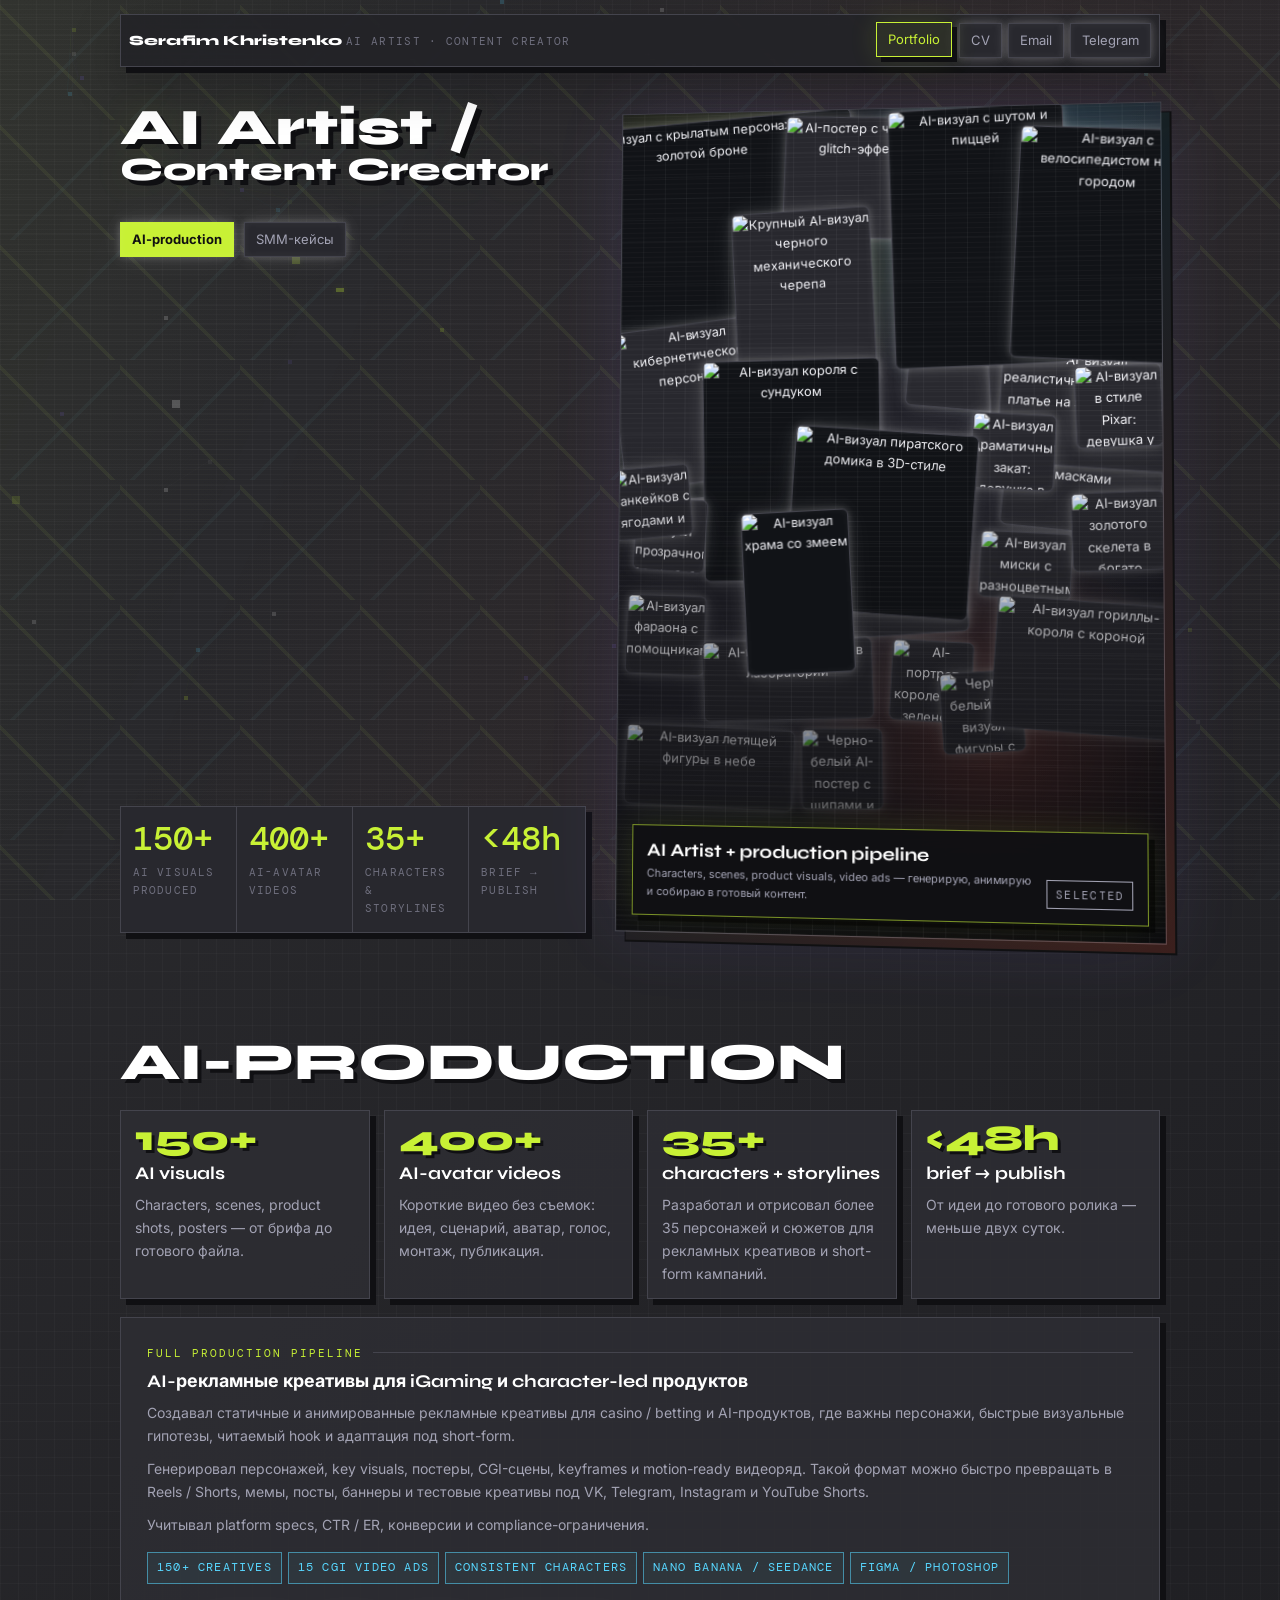
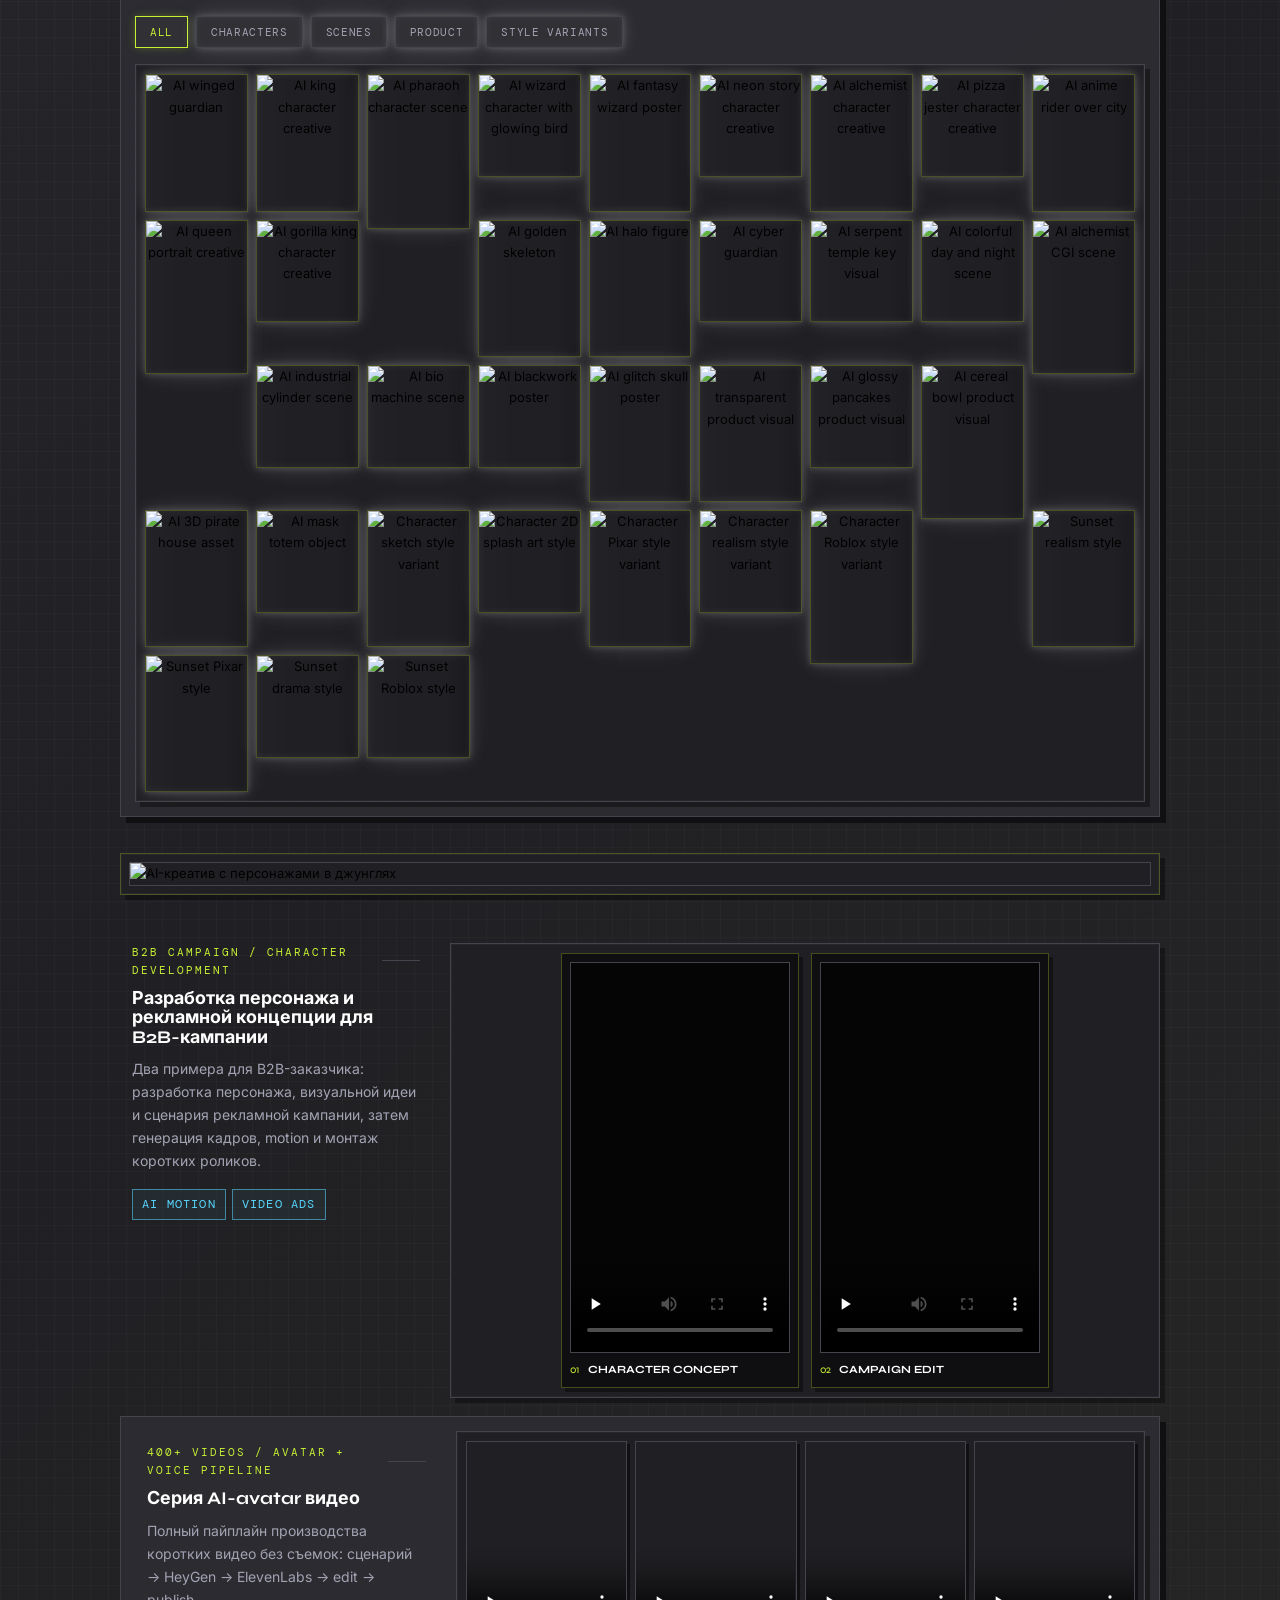
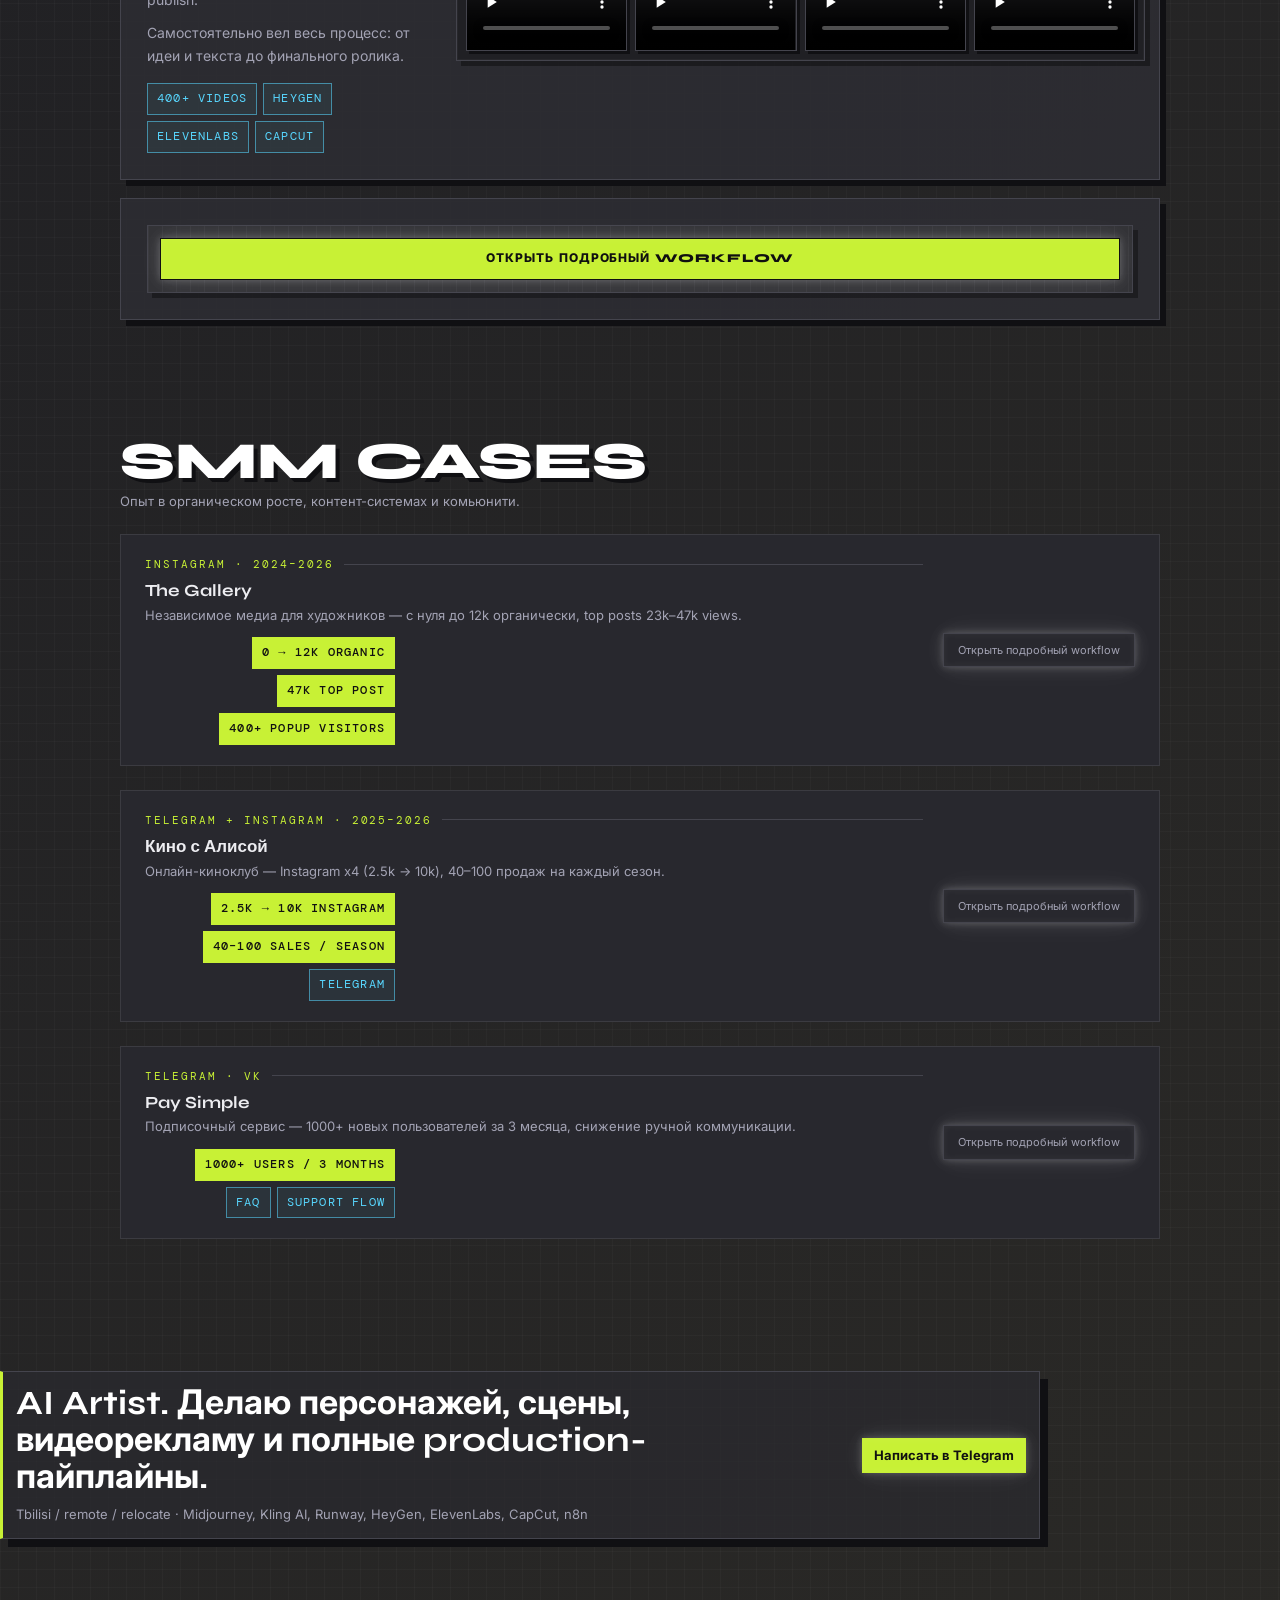
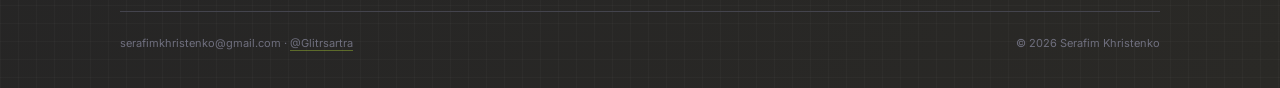
==== index.html @ 47692ab5 "Portfolio restructure: AI Artist hero, production-first layout, gallery filter, SMM cases as spoiler" ====
<!doctype html>
<html lang="ru">
<head>
  <meta charset="utf-8">
  <meta name="viewport" content="width=device-width, initial-scale=1">
  <title>Serafim Khristenko — AI Artist & Content Creator</title>
  <link rel="preconnect" href="https://fonts.googleapis.com">
  <link rel="preconnect" href="https://fonts.gstatic.com" crossorigin>
  <link href="https://fonts.googleapis.com/css2?family=DM+Mono:wght@400;500&family=Inter:wght@400;500;600;700&family=Syne:wght@700;800&display=swap" rel="stylesheet">
  <link rel="stylesheet" href="styles.css?v=magical-white-glow">
</head>
<body>
  <canvas class="pixel-canvas" aria-hidden="true"></canvas>

  <header class="topbar shell">
    <a class="brand" href="index.html?fresh=ai-creative-gallery" aria-label="Serafim portfolio">
      <span class="brand-text">
        <span class="brand-name">Serafim Khristenko</span>
        <span class="brand-role">AI Artist · Content Creator</span>
      </span>
    </a>
    <nav class="nav" aria-label="Primary navigation">
      <a class="active" href="index.html?fresh=ai-creative-gallery">Portfolio</a>
      <a href="cv.html?fresh=ai-creative-gallery">CV</a>
      <a href="mailto:serafimkhristenko@gmail.com">Email</a>
      <a href="https://t.me/Glitrsartra">Telegram</a>
    </nav>
  </header>

  <main>
    <section class="hero shell">
      <div class="hero-copy">
        <div>
          <h1><span class="hero-title-line">AI Artist /</span><span class="hero-title-line hero-title-line--wide">Content Creator</span></h1>
          <div class="hero-actions">
            <a class="pixel-button primary" href="#ai-production">AI-production</a>
            <a class="pixel-button" href="#cases">SMM-кейсы</a>
          </div>
        </div>
        <div class="metrics" aria-label="Portfolio metrics">
          <div class="metric">
            <span class="metric-value">150+</span>
            <span class="metric-label">AI visuals produced</span>
          </div>
          <div class="metric">
            <span class="metric-value">400+</span>
            <span class="metric-label">AI-avatar videos</span>
          </div>
          <div class="metric">
            <span class="metric-value">35+</span>
            <span class="metric-label">characters & storylines</span>
          </div>
          <div class="metric">
            <span class="metric-value">&lt;48h</span>
            <span class="metric-label">brief → publish</span>
          </div>
        </div>
      </div>

      <aside class="hero-panel" aria-label="Featured work preview">
        <div class="hero-collage" data-hero-preview aria-label="Коллаж AI-работ">
          <button class="hero-collage-item hero-board-a" type="button" data-gallery-item data-src="assets/board_ai_angel_armor.webp" data-title="AI visual - winged guardian" data-text="AI-визуал персонажа с объемной детализацией, светом и выразительным силуэтом.">
            <img loading="lazy" src="assets/board_ai_angel_armor.webp" alt="AI-визуал с крылатым персонажем в золотой броне">
          </button>
          <button class="hero-collage-item hero-board-b" type="button" data-gallery-item data-src="assets/board_ai_glitch_skull.webp" data-title="AI visual - glitch skull" data-text="Постерный AI-визуал с glitch-эстетикой и цифровой фактурой.">
            <img loading="lazy" src="assets/board_ai_glitch_skull.webp" alt="AI-постер с черепом и glitch-эффектом">
          </button>
          <button class="hero-collage-item hero-board-c" type="button" data-gallery-item data-src="assets/board_ai_pizza_jester.webp" data-title="AI visual - pizza jester" data-text="Персонажный AI-креатив для развлекательного и рекламного формата.">
            <img loading="lazy" src="assets/board_ai_pizza_jester.webp" alt="AI-визуал с шутом и пиццей">
          </button>
          <button class="hero-collage-item hero-board-d" type="button" data-gallery-item data-src="assets/board_ai_bike_city.webp" data-title="AI visual - anime rider" data-text="Динамичный character visual для короткого контента и промо-обложек.">
            <img loading="lazy" src="assets/board_ai_bike_city.webp" alt="AI-визуал с велосипедистом над городом">
          </button>
          <button class="hero-collage-item hero-board-e" type="button" data-gallery-item data-src="assets/board_ai_king.webp" data-title="AI visual - king character" data-text="Игровой персонажный визуал с чистым силуэтом и рекламной читаемостью.">
            <img loading="lazy" src="assets/board_ai_king.webp" alt="AI-визуал короля с сундуком">
          </button>
          <button class="hero-collage-item hero-board-f" type="button" data-gallery-item data-src="assets/board_ai_pirate_house.webp" data-title="AI visual - 3D game asset" data-text="Объемный AI-ассет в casual-game стилистике для сайта, постера или видео.">
            <img loading="lazy" src="assets/board_ai_pirate_house.webp" alt="AI-визуал пиратского домика в 3D-стиле">
          </button>
          <button class="hero-collage-item hero-board-g" type="button" data-gallery-item data-src="assets/board_ai_serpent_temple.webp" data-title="AI visual - serpent temple" data-text="Фэнтези-сцена для промо, key visual и атмосферного контента.">
            <img loading="lazy" src="assets/board_ai_serpent_temple.webp" alt="AI-визуал храма со змеем">
          </button>
          <button class="hero-collage-item hero-board-h" type="button" data-gallery-item data-src="assets/board_ai_pharaoh.webp" data-title="AI visual - pharaoh character" data-text="Яркий персонажный кадр с понятным действием и сторителлингом.">
            <img loading="lazy" src="assets/board_ai_pharaoh.webp" alt="AI-визуал фараона с помощниками">
          </button>
          <button class="hero-collage-item hero-board-i" type="button" data-gallery-item data-src="assets/board_ai_alchemist.webp" data-title="AI visual - alchemist scene" data-text="Сценический AI-визуал с персонажем, светом и выразительной эмоцией.">
            <img loading="lazy" src="assets/board_ai_alchemist.webp" alt="AI-визуал алхимика в лаборатории">
          </button>
          <button class="hero-collage-item hero-board-j" type="button" data-gallery-item data-src="assets/board_ai_queen.webp" data-title="AI visual - queen portrait" data-text="Портретный AI-визуал для персонажного контента и промо-материалов.">
            <img loading="lazy" src="assets/board_ai_queen.webp" alt="AI-портрет королевы в зеленом платье">
          </button>
          <button class="hero-collage-item hero-board-k" type="button" data-gallery-item data-src="assets/board_ai_halo_figure.webp" data-title="AI visual - halo figure" data-text="Черно-белый визуал с сильным контрастом, свечением и цифровой фактурой.">
            <img loading="lazy" src="assets/board_ai_halo_figure.webp" alt="Черно-белый AI-визуал фигуры с сияющим кругом">
          </button>
          <button class="hero-collage-item hero-board-l" type="button" data-gallery-item data-src="assets/board_ai_sky_angel.webp" data-title="AI visual - sky angel" data-text="Кинематографичный кадр с зерном, небом и эффектом вспышки.">
            <img loading="lazy" src="assets/board_ai_sky_angel.webp" alt="AI-визуал летящей фигуры в небе">
          </button>
          <button class="hero-collage-item hero-board-m" type="button" data-gallery-item data-src="assets/board_ai_thorn_poster.webp" data-title="AI visual - blackwork poster" data-text="Плакатная графика с контрастной фактурой и жестким визуальным стилем.">
            <img loading="lazy" src="assets/board_ai_thorn_poster.webp" alt="Черно-белый AI-постер с шипами и черепами">
          </button>
          <button class="hero-collage-item hero-board-s" type="button" data-gallery-item data-src="assets/board_ai_cyborg_guardian.webp" data-title="AI visual - cyber guardian" data-text="Темный персонажный AI-визуал с детализацией брони, фактурами металла и сильным силуэтом.">
            <img loading="lazy" src="assets/board_ai_cyborg_guardian.webp" alt="AI-визуал кибернетического персонажа">
          </button>
          <button class="hero-collage-item hero-board-t" type="button" data-gallery-item data-src="assets/board_ai_industrial_cylinder.webp" data-title="AI visual - industrial reliquary" data-text="Фэнтези-индустриальная сцена с объемной архитектурой и персонажем внутри стеклянной капсулы.">
            <img loading="lazy" src="assets/board_ai_industrial_cylinder.webp" alt="AI-визуал индустриального города и стеклянной капсулы">
          </button>
          <button class="hero-collage-item hero-board-u" type="button" data-gallery-item data-src="assets/board_ai_bio_machine.webp" data-title="AI visual - bio machine" data-text="Сюрреалистичный объект на стыке биомеханики, архитектуры и постапокалиптического мира.">
            <img loading="lazy" src="assets/board_ai_bio_machine.webp" alt="AI-визуал биомеханического объекта на фоне города">
          </button>
          <button class="hero-collage-item hero-board-v" type="button" data-gallery-item data-src="assets/board_ai_mask_totem.webp" data-title="AI visual - mask totem" data-text="Концепт-арт объекта с масками, механическими деталями и читаемым серым силуэтом.">
            <img loading="lazy" src="assets/board_ai_mask_totem.webp" alt="AI-визуал механического тотема с несколькими масками">
          </button>
          <button class="hero-collage-item hero-board-w" type="button" data-gallery-item data-src="assets/board_ai_skull_closeup.webp" data-title="AI visual - black skull detail" data-text="Крупный портретный фрагмент для character design, key visual и промо-материалов.">
            <img loading="lazy" src="assets/board_ai_skull_closeup.webp" alt="Крупный AI-визуал черного механического черепа">
          </button>
          <button class="hero-collage-item hero-board-x" type="button" data-gallery-item data-src="assets/board_ai_transparent_apple.webp" data-title="AI visual - transparent product" data-text="Глянцевый product visual с прозрачным материалом, отражениями и чистым белым фоном.">
            <img loading="lazy" src="assets/board_ai_transparent_apple.webp" alt="AI-визуал прозрачного оранжевого яблока">
          </button>
          <button class="hero-collage-item hero-board-y" type="button" data-gallery-item data-src="assets/board_ai_glossy_pancakes.webp" data-title="AI visual - glossy breakfast" data-text="Food/product AI-визуал с мягким светом, глянцевой фактурой и рекламной подачей.">
            <img loading="lazy" src="assets/board_ai_glossy_pancakes.webp" alt="AI-визуал панкейков с ягодами и сиропом">
          </button>
          <button class="hero-collage-item hero-board-z" type="button" data-gallery-item data-src="assets/board_ai_cereal_bowl.webp" data-title="AI visual - colorful cereal" data-text="Яркий food visual для легкого, дружелюбного контента и визуальных тестов.">
            <img loading="lazy" src="assets/board_ai_cereal_bowl.webp" alt="AI-визуал миски с разноцветными хлопьями">
          </button>
          <button class="hero-collage-item hero-board-aa" type="button" data-gallery-item data-src="assets/board_ai_gold_skeleton.webp" data-title="AI visual - golden skeleton" data-text="Барочный персонажный визуал с золотой броней, украшениями и симметричной композицией.">
            <img loading="lazy" src="assets/board_ai_gold_skeleton.webp" alt="AI-визуал золотого скелета в богато украшенной броне">
          </button>
          <button class="hero-collage-item hero-board-ab" type="button" data-gallery-item data-src="assets/ai_creative_14_gorilla_king.webp" data-title="AI creative - gorilla king" data-text="Персонажный AI-визуал для игровой рекламы: выразительный силуэт, корона, аксессуары и чистый светлый фон.">
            <img loading="lazy" src="assets/ai_creative_14_gorilla_king.webp" alt="AI-визуал гориллы-короля с короной">
          </button>
          <button class="hero-collage-item hero-board-ai" type="button" data-gallery-item data-src="assets/board_ai_roblox_sunset.webp" data-title="AI visual - Roblox sunset" data-text="Style variant: тот же кадр в Roblox-эстетике — демонстрация управления стилем через промпт.">
            <img loading="lazy" src="assets/board_ai_roblox_sunset.webp" alt="AI-визуал в стиле Roblox: девушка на закате у моря">
          </button>
          <button class="hero-collage-item hero-board-aj" type="button" data-gallery-item data-src="assets/board_ai_sunset_realism.webp" data-title="AI visual - sunset realism" data-text="Кинематографичный реалистичный вариант того же кадра: свет, ткань, атмосфера заката.">
            <img loading="lazy" src="assets/board_ai_sunset_realism.webp" alt="AI-визуал реалистичный: девушка в платье на закате у моря">
          </button>
          <button class="hero-collage-item hero-board-ak" type="button" data-gallery-item data-src="assets/board_ai_sunset_pixar.webp" data-title="AI visual - sunset Pixar style" data-text="Pixar-вариант заката: тёплый свет, мягкие облака и атмосфера анимационного кино.">
            <img loading="lazy" src="assets/board_ai_sunset_pixar.webp" alt="AI-визуал в стиле Pixar: девушка у моря на закате">
          </button>
          <button class="hero-collage-item hero-board-al" type="button" data-gallery-item data-src="assets/board_ai_sunset_drama.webp" data-title="AI visual - sunset drama" data-text="Драматичный вариант с контрастным светом, объёмными облаками и насыщенной золотой палитрой.">
            <img loading="lazy" src="assets/board_ai_sunset_drama.webp" alt="AI-визуал драматичный закат: девушка в платье у моря">
          </button>
        </div>
        <div class="hero-label">
          <div>
            <strong data-hero-title>AI Artist + production pipeline</strong>
            <span data-hero-text>Characters, scenes, product visuals, video ads — генерирую, анимирую и собираю в готовый контент.</span>
          </div>
          <span class="hero-stamp">selected</span>
        </div>
      </aside>
    </section>

    <!-- ═══════════════════════════════════════════════════
         AI-PRODUCTION — главная секция
    ═══════════════════════════════════════════════════ -->
    <section class="section shell" id="ai-production">
      <div class="section-head">
        <div>
          <h2>AI-PRODUCTION</h2>
        </div>
      </div>

      <div class="production-stack">
        <div class="production-overview">
          <div class="production-stat">
            <span>150+</span>
            <strong>AI visuals</strong>
            <p>Characters, scenes, product shots, posters — от брифа до готового файла.</p>
          </div>
          <div class="production-stat">
            <span>400+</span>
            <strong>AI-avatar videos</strong>
            <p>Короткие видео без съемок: идея, сценарий, аватар, голос, монтаж, публикация.</p>
          </div>
          <div class="production-stat">
            <span>35+</span>
            <strong>characters + storylines</strong>
            <p>Разработал и отрисовал более 35 персонажей и сюжетов для рекламных креативов и short-form кампаний.</p>
          </div>
          <div class="production-stat">
            <span>&lt;48h</span>
            <strong>brief → publish</strong>
            <p>От идеи до готового ролика — меньше двух суток.</p>
          </div>
        </div>

        <!-- AI-галерея с фильтром -->
        <article class="production-panel creative-production-panel">
          <div class="production-copy">
            <div class="section-kicker">full production pipeline</div>
            <h3>AI-рекламные креативы для iGaming и character-led продуктов</h3>
            <p>Создавал статичные и анимированные рекламные креативы для casino / betting и AI-продуктов, где важны персонажи, быстрые визуальные гипотезы, читаемый hook и адаптация под short-form.</p>
            <p>Генерировал персонажей, key visuals, постеры, CGI-сцены, keyframes и motion-ready видеоряд. Такой формат можно быстро превращать в Reels / Shorts, мемы, посты, баннеры и тестовые креативы под VK, Telegram, Instagram и YouTube Shorts.</p>
            <p>Учитывал platform specs, CTR / ER, конверсии и compliance-ограничения.</p>
            <div class="chip-row">
              <span class="chip">150+ creatives</span>
              <span class="chip">15 CGI video ads</span>
              <span class="chip">consistent characters</span>
              <span class="chip">Nano Banana / Seedance</span>
              <span class="chip">Figma / Photoshop</span>
            </div>
          </div>

          <!-- Фильтр по категориям -->
          <div class="ai-gallery-filter" role="group" aria-label="Фильтр по категориям">
            <button class="filter-btn is-active" data-filter="all">All</button>
            <button class="filter-btn" data-filter="characters">Characters</button>
            <button class="filter-btn" data-filter="scenes">Scenes</button>
            <button class="filter-btn" data-filter="product">Product</button>
            <button class="filter-btn" data-filter="style-variants">Style variants</button>
          </div>

          <div class="production-visual ai-creative-gallery" aria-label="AI creative gallery" id="ai-gallery-grid">
            <button class="gallery-shot ai-creative-shot" type="button" data-filter-cat="characters" data-gallery-item data-src="assets/board_ai_angel_armor.webp" data-title="AI visual - winged guardian" data-text="AI-визуал персонажа с объемной детализацией, светом и выразительным силуэтом.">
              <img loading="lazy" src="assets/board_ai_angel_armor.webp" alt="AI winged guardian">
            </button>
            <button class="gallery-shot ai-creative-shot" type="button" data-filter-cat="characters" data-gallery-item data-src="assets/ai_creative_02_king.webp" data-title="AI creative - king character" data-text="Персонажный визуал с рекламной читаемостью, костюмом, жестом и чистым контуром.">
              <img loading="lazy" src="assets/ai_creative_02_king.webp" alt="AI king character creative">
            </button>
            <button class="gallery-shot ai-creative-shot" type="button" data-filter-cat="characters" data-gallery-item data-src="assets/ai_creative_03_pharaoh.webp" data-title="AI creative - pharaoh scene" data-text="Коммерческий character visual: персонаж, действие, эмоция и понятная сцена для короткого ролика.">
              <img loading="lazy" src="assets/ai_creative_03_pharaoh.webp" alt="AI pharaoh character scene">
            </button>
            <button class="gallery-shot ai-creative-shot" type="button" data-filter-cat="characters" data-gallery-item data-src="assets/ai_creative_04_wizard_bird.webp" data-title="AI creative - wizard character" data-text="Фэнтези-персонаж с магическим prop, светом, окружением и акцентом на образ.">
              <img loading="lazy" src="assets/ai_creative_04_wizard_bird.webp" alt="AI wizard character with glowing bird">
            </button>
            <button class="gallery-shot ai-creative-shot" type="button" data-filter-cat="characters" data-gallery-item data-src="assets/ai_creative_05_wizard.webp" data-title="AI creative - fantasy poster" data-text="Постерный AI-визуал с насыщенной детализацией, реквизитом и ярким персонажем.">
              <img loading="lazy" src="assets/ai_creative_05_wizard.webp" alt="AI fantasy wizard poster">
            </button>
            <button class="gallery-shot ai-creative-shot" type="button" data-filter-cat="characters" data-gallery-item data-src="assets/ai_creative_06_neon_story.webp" data-title="AI creative - neon story visual" data-text="Неоновый character visual с книгой, эффектами и игровым промо-настроением.">
              <img loading="lazy" src="assets/ai_creative_06_neon_story.webp" alt="AI neon story character creative">
            </button>
            <button class="gallery-shot ai-creative-shot" type="button" data-filter-cat="characters" data-gallery-item data-src="assets/ai_creative_09_alchemist_character.webp" data-title="AI creative - alchemist character" data-text="Персонажный визуал с эмоцией, предметом действия и зеленым световым акцентом.">
              <img loading="lazy" src="assets/ai_creative_09_alchemist_character.webp" alt="AI alchemist character creative">
            </button>
            <button class="gallery-shot ai-creative-shot" type="button" data-filter-cat="characters" data-gallery-item data-src="assets/ai_creative_10_pizza_jester.webp" data-title="AI creative - pizza jester" data-text="Развлекательный персонажный креатив с динамикой, движением и понятным объектом внимания.">
              <img loading="lazy" src="assets/ai_creative_10_pizza_jester.webp" alt="AI pizza jester character creative">
            </button>
            <button class="gallery-shot ai-creative-shot" type="button" data-filter-cat="characters" data-gallery-item data-src="assets/ai_creative_11_bike_city.webp" data-title="AI creative - anime rider" data-text="Динамичный кадр для промо и short-form: движение камеры, городской масштаб и герой в центре.">
              <img loading="lazy" src="assets/ai_creative_11_bike_city.webp" alt="AI anime rider over city">
            </button>
            <button class="gallery-shot ai-creative-shot" type="button" data-filter-cat="characters" data-gallery-item data-src="assets/ai_creative_12_queen.webp" data-title="AI creative - queen portrait" data-text="Портретный AI-визуал с контролем света, украшений, цвета и выразительности персонажа.">
              <img loading="lazy" src="assets/ai_creative_12_queen.webp" alt="AI queen portrait creative">
            </button>
            <button class="gallery-shot ai-creative-shot" type="button" data-filter-cat="characters" data-gallery-item data-src="assets/ai_creative_14_gorilla_king.webp" data-title="AI creative - gorilla king" data-text="Персонажный AI-визуал для игровой рекламы: выразительный силуэт, корона, аксессуары и чистый светлый фон.">
              <img loading="lazy" src="assets/ai_creative_14_gorilla_king.webp" alt="AI gorilla king character creative">
            </button>
            <button class="gallery-shot ai-creative-shot" type="button" data-filter-cat="characters" data-gallery-item data-src="assets/board_ai_gold_skeleton.webp" data-title="AI visual - golden skeleton" data-text="Барочный персонажный визуал с золотой броней, украшениями и симметричной композицией.">
              <img loading="lazy" src="assets/board_ai_gold_skeleton.webp" alt="AI golden skeleton">
            </button>
            <button class="gallery-shot ai-creative-shot" type="button" data-filter-cat="characters" data-gallery-item data-src="assets/board_ai_halo_figure.webp" data-title="AI visual - halo figure" data-text="Черно-белый визуал с сильным контрастом, свечением и цифровой фактурой.">
              <img loading="lazy" src="assets/board_ai_halo_figure.webp" alt="AI halo figure">
            </button>
            <button class="gallery-shot ai-creative-shot" type="button" data-filter-cat="characters" data-gallery-item data-src="assets/board_ai_cyborg_guardian.webp" data-title="AI visual - cyber guardian" data-text="Темный персонажный AI-визуал с детализацией брони, фактурами металла и сильным силуэтом.">
              <img loading="lazy" src="assets/board_ai_cyborg_guardian.webp" alt="AI cyber guardian">
            </button>
            <!-- Scenes -->
            <button class="gallery-shot ai-creative-shot" type="button" data-filter-cat="scenes" data-gallery-item data-src="assets/ai_creative_07_serpent_temple.webp" data-title="AI creative - serpent temple" data-text="Key visual для фэнтези-сеттинга: змея, храм, солнечный свет и вертикальная композиция.">
              <img loading="lazy" src="assets/ai_creative_07_serpent_temple.webp" alt="AI serpent temple key visual">
            </button>
            <button class="gallery-shot ai-creative-shot" type="button" data-filter-cat="scenes" data-gallery-item data-src="assets/ai_creative_08_day_night_scene.webp" data-title="AI creative - day and night scene" data-text="Объемная сцена с контрастом миров, яркой цветовой системой и материалами для motion.">
              <img loading="lazy" src="assets/ai_creative_08_day_night_scene.webp" alt="AI colorful day and night scene">
            </button>
            <button class="gallery-shot ai-creative-shot" type="button" data-filter-cat="scenes" data-gallery-item data-src="assets/ai_creative_13_alchemist_scene.webp" data-title="AI creative - alchemist scene" data-text="Сценический CGI-кадр с персонажем, светом, лабораторией и пригодностью для продолжения в видео.">
              <img loading="lazy" src="assets/ai_creative_13_alchemist_scene.webp" alt="AI alchemist CGI scene">
            </button>
            <button class="gallery-shot ai-creative-shot" type="button" data-filter-cat="scenes" data-gallery-item data-src="assets/board_ai_industrial_cylinder.webp" data-title="AI visual - industrial reliquary" data-text="Фэнтези-индустриальная сцена с объемной архитектурой и персонажем внутри стеклянной капсулы.">
              <img loading="lazy" src="assets/board_ai_industrial_cylinder.webp" alt="AI industrial cylinder scene">
            </button>
            <button class="gallery-shot ai-creative-shot" type="button" data-filter-cat="scenes" data-gallery-item data-src="assets/board_ai_bio_machine.webp" data-title="AI visual - bio machine" data-text="Сюрреалистичный объект на стыке биомеханики, архитектуры и постапокалиптического мира.">
              <img loading="lazy" src="assets/board_ai_bio_machine.webp" alt="AI bio machine scene">
            </button>
            <button class="gallery-shot ai-creative-shot" type="button" data-filter-cat="scenes" data-gallery-item data-src="assets/board_ai_thorn_poster.webp" data-title="AI visual - blackwork poster" data-text="Плакатная графика с контрастной фактурой и жестким визуальным стилем.">
              <img loading="lazy" src="assets/board_ai_thorn_poster.webp" alt="AI blackwork poster">
            </button>
            <button class="gallery-shot ai-creative-shot" type="button" data-filter-cat="scenes" data-gallery-item data-src="assets/board_ai_glitch_skull.webp" data-title="AI visual - glitch skull" data-text="Постерный AI-визуал с glitch-эстетикой и цифровой фактурой.">
              <img loading="lazy" src="assets/board_ai_glitch_skull.webp" alt="AI glitch skull poster">
            </button>
            <!-- Product -->
            <button class="gallery-shot ai-creative-shot" type="button" data-filter-cat="product" data-gallery-item data-src="assets/board_ai_transparent_apple.webp" data-title="AI visual - transparent product" data-text="Глянцевый product visual с прозрачным материалом, отражениями и чистым белым фоном.">
              <img loading="lazy" src="assets/board_ai_transparent_apple.webp" alt="AI transparent product visual">
            </button>
            <button class="gallery-shot ai-creative-shot" type="button" data-filter-cat="product" data-gallery-item data-src="assets/board_ai_glossy_pancakes.webp" data-title="AI visual - glossy breakfast" data-text="Food/product AI-визуал с мягким светом, глянцевой фактурой и рекламной подачей.">
              <img loading="lazy" src="assets/board_ai_glossy_pancakes.webp" alt="AI glossy pancakes product visual">
            </button>
            <button class="gallery-shot ai-creative-shot" type="button" data-filter-cat="product" data-gallery-item data-src="assets/board_ai_cereal_bowl.webp" data-title="AI visual - colorful cereal" data-text="Яркий food visual для легкого, дружелюбного контента и визуальных тестов.">
              <img loading="lazy" src="assets/board_ai_cereal_bowl.webp" alt="AI cereal bowl product visual">
            </button>
            <button class="gallery-shot ai-creative-shot" type="button" data-filter-cat="product" data-gallery-item data-src="assets/ai_creative_01_pirate_house.webp" data-title="AI creative - 3D game asset" data-text="Объемный AI-креатив в casual-game стилистике: объект, понятный силуэт, чистый фон и готовность к анимации.">
              <img loading="lazy" src="assets/ai_creative_01_pirate_house.webp" alt="AI 3D pirate house asset">
            </button>
            <button class="gallery-shot ai-creative-shot" type="button" data-filter-cat="product" data-gallery-item data-src="assets/board_ai_mask_totem.webp" data-title="AI visual - mask totem" data-text="Концепт-арт объекта с масками, механическими деталями и читаемым серым силуэтом.">
              <img loading="lazy" src="assets/board_ai_mask_totem.webp" alt="AI mask totem object">
            </button>
            <!-- Style variants -->
            <button class="gallery-shot ai-creative-shot" type="button" data-filter-cat="style-variants" data-gallery-item data-src="assets/style_variant_sketch.webp" data-title="Style variant - sketch" data-text="Эскизный вариант персонажа: базовая форма, поза и читаемость силуэта.">
              <img loading="lazy" src="assets/style_variant_sketch.webp" alt="Character sketch style variant">
            </button>
            <button class="gallery-shot ai-creative-shot" type="button" data-filter-cat="style-variants" data-gallery-item data-src="assets/style_variant_2d_splash.webp" data-title="Style variant - 2D splash art" data-text="Тот же персонаж в стиле 2D splash art.">
              <img loading="lazy" src="assets/style_variant_2d_splash.webp" alt="Character 2D splash art style">
            </button>
            <button class="gallery-shot ai-creative-shot" type="button" data-filter-cat="style-variants" data-gallery-item data-src="assets/style_variant_pixar.webp" data-title="Style variant - Pixar" data-text="Тот же персонаж в Pixar-стиле.">
              <img loading="lazy" src="assets/style_variant_pixar.webp" alt="Character Pixar style variant">
            </button>
            <button class="gallery-shot ai-creative-shot" type="button" data-filter-cat="style-variants" data-gallery-item data-src="assets/style_variant_realism.webp" data-title="Style variant - realism" data-text="Тот же персонаж в реалистичном стиле.">
              <img loading="lazy" src="assets/style_variant_realism.webp" alt="Character realism style variant">
            </button>
            <button class="gallery-shot ai-creative-shot" type="button" data-filter-cat="style-variants" data-gallery-item data-src="assets/style_variant_roblox.webp" data-title="Style variant - Roblox" data-text="Тот же персонаж в Roblox-эстетике.">
              <img loading="lazy" src="assets/style_variant_roblox.webp" alt="Character Roblox style variant">
            </button>
            <button class="gallery-shot ai-creative-shot" type="button" data-filter-cat="style-variants" data-gallery-item data-src="assets/board_ai_sunset_realism.webp" data-title="AI visual - sunset realism" data-text="Кинематографичный реалистичный вариант кадра: свет, ткань, атмосфера заката.">
              <img loading="lazy" src="assets/board_ai_sunset_realism.webp" alt="Sunset realism style">
            </button>
            <button class="gallery-shot ai-creative-shot" type="button" data-filter-cat="style-variants" data-gallery-item data-src="assets/board_ai_sunset_pixar.webp" data-title="AI visual - sunset Pixar style" data-text="Pixar-вариант заката: тёплый свет, мягкие облака и атмосфера анимационного кино.">
              <img loading="lazy" src="assets/board_ai_sunset_pixar.webp" alt="Sunset Pixar style">
            </button>
            <button class="gallery-shot ai-creative-shot" type="button" data-filter-cat="style-variants" data-gallery-item data-src="assets/board_ai_sunset_drama.webp" data-title="AI visual - sunset drama" data-text="Драматичный вариант с контрастным светом, объёмными облаками и насыщенной золотой палитрой.">
              <img loading="lazy" src="assets/board_ai_sunset_drama.webp" alt="Sunset drama style">
            </button>
            <button class="gallery-shot ai-creative-shot" type="button" data-filter-cat="style-variants" data-gallery-item data-src="assets/board_ai_roblox_sunset.webp" data-title="AI visual - Roblox sunset" data-text="Style variant: тот же кадр в Roblox-эстетике.">
              <img loading="lazy" src="assets/board_ai_roblox_sunset.webp" alt="Sunset Roblox style">
            </button>
          </div>
        </article>

        <button class="production-wide-visual" type="button" data-gallery-item data-src="assets/ai_production_wide_jungle.webp" data-title="B2B campaign - character development" data-text="Широкий key visual для B2B-рекламной кампании: разработка персонажей, динамичной сцены и визуальной концепции, которую можно продолжить в серии коротких AI-видео.">
          <img loading="lazy" src="assets/ai_production_wide_jungle.webp" alt="AI-креатив с персонажами в джунглях">
        </button>

        <div class="video-demo-section">
          <div class="production-copy">
            <div class="section-kicker">B2B CAMPAIGN / CHARACTER DEVELOPMENT</div>
            <h3>Разработка персонажа и рекламной концепции для B2B-кампании</h3>
            <p>Два примера для B2B-заказчика: разработка персонажа, визуальной идеи и сценария рекламной кампании, затем генерация кадров, motion и монтаж коротких роликов.</p>
            <div class="chip-row">
              <span class="chip">AI motion</span>
              <span class="chip">video ads</span>
            </div>
          </div>
          <div class="production-visual ai-video-board" aria-label="AI-production video demos">
            <figure class="ai-video-card">
              <video controls playsinline preload="none" poster="assets/ai_production_demo_01_thumb.webp" src="assets/ai_production_demo_01.mp4#t=0.1">
                Ваш браузер не поддерживает встроенное видео.
              </video>
              <figcaption>
                <span>01</span>
                <strong>Character concept</strong>
              </figcaption>
            </figure>
            <figure class="ai-video-card">
              <video controls playsinline preload="none" poster="assets/ai_production_demo_02_thumb.webp" src="assets/ai_production_demo_02.mp4#t=0.1">
                Ваш браузер не поддерживает встроенное видео.
              </video>
              <figcaption>
                <span>02</span>
                <strong>Campaign edit</strong>
              </figcaption>
            </figure>
          </div>
        </div>

        <article class="production-panel avatar-production-panel">
          <div class="production-copy">
            <div class="section-kicker">400+ videos / avatar + voice pipeline</div>
            <h3>Серия AI-avatar видео</h3>
            <p>Полный пайплайн производства коротких видео без съемок: сценарий → HeyGen → ElevenLabs → edit → publish.</p>
            <p>Самостоятельно вел весь процесс: от идеи и текста до финального ролика.</p>
            <div class="chip-row">
              <span class="chip">400+ videos</span>
              <span class="chip">HeyGen</span>
              <span class="chip">ElevenLabs</span>
              <span class="chip">CapCut</span>
            </div>
          </div>
          <div class="production-visual creative-grid avatar-video-placeholders" aria-label="AI avatar video demos">
            <video class="avatar-demo-video" controls playsinline preload="none" poster="assets/avatar_demo_01_thumb.webp" src="assets/avatar_demo_01.mp4#t=0.1" aria-label="AI avatar demo 01"></video>
            <video class="avatar-demo-video" controls playsinline preload="none" poster="assets/avatar_demo_02_thumb.webp" src="assets/avatar_demo_02.mp4#t=0.1" aria-label="AI avatar demo 02"></video>
            <video class="avatar-demo-video" controls playsinline preload="none" poster="assets/avatar_demo_03_thumb.webp" src="assets/avatar_demo_03.mp4#t=0.1" aria-label="AI avatar demo 03"></video>
            <video class="avatar-demo-video" controls playsinline preload="none" poster="assets/avatar_demo_04_thumb.webp" src="assets/avatar_demo_04.mp4#t=0.1" aria-label="AI avatar demo 04"></video>
          </div>
        </article>

        <article class="production-panel workflow-panel">
          <div class="production-copy">
            <div class="workflow-spoiler" data-spoiler>
              <div class="workflow-spoiler-body" data-spoiler-body>
                <div class="section-kicker">keyframes / low-res demos / token economy</div>
                <h3>Как устроен production-процесс</h3>
                <p class="workflow-lead">Строю AI-production как систему итераций: сначала keyframes и low-res демо, финальный рендер — только для выбранных вариантов. Так экономятся токены, время и бюджет.</p>
                <div class="workflow-detail-grid">
                  <section class="workflow-detail-card">
                    <h4>Алгоритм промптинга</h4>
                    <p>Начинаю с задачи, аудитории, площадки и референсов. После первой генерации точечно уточняю: поза, эмоция, ракурс, свет, костюм, текстовые зоны и ограничения платформы.</p>
                  </section>
                  <section class="workflow-detail-card">
                    <h4>AI-avatar видео</h4>
                    <p>Пишу сценарий с хуком, структурой и CTA. В HeyGen собираю аватар, мимику и жесты; в ElevenLabs настраиваю голос, интонацию и паузы; затем монтирую и адаптирую под Reels / Shorts.</p>
                  </section>
                  <section class="workflow-detail-card">
                    <h4>Финальная сборка</h4>
                    <p>После отбора — апскейл, motion, монтаж, титры, цвет, обложка и версии под разные площадки.</p>
                  </section>
                </div>
              </div>
              <button class="workflow-spoiler-toggle" type="button" data-spoiler-toggle aria-expanded="false">Открыть подробный workflow</button>
            </div>
          </div>
        </article>

      </div>
    </section>

    <!-- ═══════════════════════════════════════════════════
         SMM CASES — в спойлерах
    ═══════════════════════════════════════════════════ -->
    <section class="section shell thumbnail-showcase" id="cases">
      <div class="section-head">
        <div>
          <h2>SMM CASES</h2>
          <p class="section-subhead">Опыт в органическом росте, контент-системах и комьюнити.</p>
        </div>
      </div>

      <div class="case-list case-list--spoilers">

        <!-- The Gallery -->
        <article class="case-spoiler" data-spoiler>
          <div class="case-spoiler-summary">
            <div class="case-spoiler-meta">
              <span class="section-kicker">Instagram · 2024–2026</span>
              <h3>The Gallery</h3>
              <p>Независимое медиа для художников — с нуля до 12k органически, top posts 23k–47k views.</p>
            </div>
            <div class="chip-row">
              <span class="chip chip--result">0 → 12k organic</span>
              <span class="chip chip--result">47k top post</span>
              <span class="chip chip--result">400+ popup visitors</span>
            </div>
            <button class="case-spoiler-toggle pixel-button" type="button" data-spoiler-toggle aria-expanded="false">Подробнее</button>
          </div>
          <div class="case-spoiler-body" data-spoiler-body>
            <div class="case-card case-card--inline">
              <div class="case-copy">
                <div>
                  <div class="case-label case-label--what">Что делал</div>
                  <ul class="case-points">
                    <li>Выстроил контент-систему Instagram как основной канал коммуникации и точку входа в проект.</li>
                    <li>Запустил регулярные рубрики, включая образовательные форматы и подборки open calls, которые привлекают новую релевантную аудиторию без таргета.</li>
                    <li>Развивал коллаборационные форматы, через которые в проект приходили новые авторы и подписчики.</li>
                    <li>Сформировал платформу как агрегатор выставок и возможностей для художников.</li>
                    <li>Запустил монетизацию через платные submissions.</li>
                  </ul>
                  <div class="case-label case-label--result">Результат</div>
                  <ul class="case-points">
                    <li class="case-result">Рост аудитории с 0 до 12 тыс. подписчиков органически.</li>
                    <li class="case-result">Заметные публикации набирали от 23k до 47k просмотров.</li>
                    <li class="case-result">Через Instagram собрали участников для офлайн-ивентов: 400+ человек на поп-апе.</li>
                  </ul>
                </div>
              </div>
              <div class="case-gallery" aria-label="The Gallery screenshots">
                <button class="gallery-shot" type="button" data-gallery-item data-src="assets/gallery_artist_post_metrics.webp" data-title="The Gallery - artist feature" data-text="Регулярные публикации об авторах собирали охваты и вовлечение вокруг платформы.">
                  <img loading="lazy" src="assets/gallery_artist_post_metrics.webp" alt="The Gallery artist feature metrics">
                </button>
                <button class="gallery-shot" type="button" data-gallery-item data-src="assets/gallery_open_calls_metrics.webp" data-title="The Gallery - open calls" data-text="Подборки open calls стабильно приводили релевантную аудиторию художников.">
                  <img loading="lazy" src="assets/gallery_open_calls_metrics.webp" alt="The Gallery open calls metrics">
                </button>
                <button class="gallery-shot" type="button" data-gallery-item data-src="assets/gallery_popup_photo_01.webp" data-title="The Gallery - pop-up" data-text="400+ человек на поп-апе в ноябре 2025.">
                  <img loading="lazy" src="assets/gallery_popup_photo_01.webp" alt="The Gallery pop-up event">
                </button>
              </div>
            </div>
          </div>
        </article>

        <!-- Кино с Алисой -->
        <article class="case-spoiler" data-spoiler>
          <div class="case-spoiler-summary">
            <div class="case-spoiler-meta">
              <span class="section-kicker">Telegram + Instagram · 2025–2026</span>
              <h3>Кино с Алисой</h3>
              <p>Онлайн-киноклуб — Instagram x4 (2.5k → 10k), 40–100 продаж на каждый сезон.</p>
            </div>
            <div class="chip-row">
              <span class="chip chip--result">2.5k → 10k Instagram</span>
              <span class="chip chip--result">40–100 sales / season</span>
              <span class="chip">Telegram</span>
            </div>
            <button class="case-spoiler-toggle pixel-button" type="button" data-spoiler-toggle aria-expanded="false">Подробнее</button>
          </div>
          <div class="case-spoiler-body" data-spoiler-body>
            <div class="case-card case-card--inline">
              <div class="case-copy">
                <div>
                  <div class="case-label case-label--what">Что делал</div>
                  <ul class="case-points">
                    <li>Вел Telegram-каналы, выстраивал контент-план и развивал айдентику и tone of voice проекта.</li>
                    <li>Придумывал и запускал рубрики, совместные форматы с кинокритиками, партнерские коллаборации.</li>
                    <li>Поддерживал и развивал закрытое комьюнити участников киноклуба.</li>
                  </ul>
                  <div class="case-label case-label--result">Результат</div>
                  <ul class="case-points">
                    <li class="case-result">Аудитория Instagram x4: с 2,5k до 10k.</li>
                    <li class="case-result">Коллаборации с «Сеанс», The Blueprint, Beat Film Festival, Seasons и другими.</li>
                    <li class="case-result">Продажи 40–100 участников на каждый сезон раз в 2–3 месяца.</li>
                  </ul>
                </div>
              </div>
              <div class="case-gallery kino-gallery" aria-label="Кино с Алисой screenshots">
                <button class="gallery-shot" type="button" data-gallery-item data-src="assets/kino_guest_remizorro.webp" data-title="Гостевая рубрика" data-text="Гостевая рубрика для кинокритиков помогала приводить новых подписчиков.">
                  <img loading="lazy" src="assets/kino_guest_remizorro.webp" alt="Кино с Алисой гостевая рубрика">
                </button>
                <button class="gallery-shot" type="button" data-gallery-item data-src="assets/kino_reel_metric_01.webp" data-title="Reels metrics" data-text="Reels приводили новую аудиторию и участников киноклуба.">
                  <img loading="lazy" src="assets/kino_reel_metric_01.webp" alt="Кино с Алисой метрики Reels">
                </button>
                <button class="gallery-shot" type="button" data-gallery-item data-src="assets/kino_tg_growth.webp" data-title="Telegram growth" data-text="Рост аудитории и стабильная динамика канала.">
                  <img loading="lazy" src="assets/kino_tg_growth.webp" alt="Кино с Алисой рост Telegram">
                </button>
              </div>
            </div>
          </div>
        </article>

        <!-- Pay Simple -->
        <article class="case-spoiler" data-spoiler>
          <div class="case-spoiler-summary">
            <div class="case-spoiler-meta">
              <span class="section-kicker">Telegram · VK</span>
              <h3>Pay Simple</h3>
              <p>Подписочный сервис — 1000+ новых пользователей за 3 месяца, снижение ручной коммуникации.</p>
            </div>
            <div class="chip-row">
              <span class="chip chip--result">1000+ users / 3 months</span>
              <span class="chip">FAQ</span>
              <span class="chip">support flow</span>
            </div>
            <button class="case-spoiler-toggle pixel-button" type="button" data-spoiler-toggle aria-expanded="false">Подробнее</button>
          </div>
          <div class="case-spoiler-body" data-spoiler-body>
            <div class="case-card case-card--inline">
              <div class="case-copy">
                <div>
                  <div class="case-label case-label--what">Что делал</div>
                  <ul class="case-points">
                    <li>Прописал коммуникационные сценарии, унифицировал ToV, упростил FAQ и путь пользователя.</li>
                    <li>Запустил рассылки и закрытый канал, привлекал пользователей через блогеров.</li>
                  </ul>
                  <div class="case-label case-label--result">Результат</div>
                  <ul class="case-points">
                    <li class="case-result">1000+ новых пользователей за 3 месяца.</li>
                    <li class="case-result">Снижение ручной коммуникации, более понятный путь от оплаты до подписки.</li>
                    <li class="case-result">Живое комьюнити вокруг продукта.</li>
                  </ul>
                </div>
              </div>
              <div class="case-gallery" aria-label="Pay Simple screenshots">
                <button class="gallery-shot" type="button" data-gallery-item data-src="assets/pay_simple_profile.webp" data-title="Pay Simple - канал" data-text="Контентная точка входа для FAQ, инструкций и пользовательского пути.">
                  <img loading="lazy" src="assets/pay_simple_profile.webp" alt="Pay Simple профиль">
                </button>
                <button class="gallery-shot" type="button" data-gallery-item data-src="assets/pay_simple_bot_flow.webp" data-title="Pay Simple - bot flow" data-text="Путь пользователя стал понятнее за счет сценариев, кнопок и инструкций внутри Telegram.">
                  <img loading="lazy" src="assets/pay_simple_bot_flow.webp" alt="Pay Simple бот">
                </button>
                <button class="gallery-shot" type="button" data-gallery-item data-src="assets/pay_simple_community.webp" data-title="Pay Simple - комьюнити" data-text="Чат-комьюнити снижало нагрузку на ручную коммуникацию.">
                  <img loading="lazy" src="assets/pay_simple_community.webp" alt="Pay Simple Telegram-комьюнити">
                </button>
              </div>
            </div>
          </div>
        </article>

      </div>
    </section>

    <section class="cta-band shell">
      <div>
        <strong>AI Artist. Делаю персонажей, сцены, видеорекламу и полные production-пайплайны.</strong>
        <span>Tbilisi / remote / relocate · Midjourney, Kling AI, Runway, HeyGen, ElevenLabs, CapCut, n8n</span>
      </div>
      <a class="pixel-button primary" href="https://t.me/Glitrsartra">Написать в Telegram</a>
    </section>
  </main>

  <footer class="footer shell">
    <span>serafimkhristenko@gmail.com · <a href="https://t.me/Glitrsartra">@Glitrsartra</a></span>
    <span>© 2026 Serafim Khristenko</span>
  </footer>

  <div class="lightbox" data-lightbox>
    <div class="lightbox-panel" role="dialog" aria-modal="true" aria-label="Selected portfolio work">
      <button class="lightbox-close" type="button" data-close-lightbox aria-label="Close">X</button>
      <div class="lightbox-image">
        <img loading="lazy" class="lightbox-photo" src="" alt="" data-lightbox-photo hidden>
        <div class="lightbox-placeholder" data-lightbox-image aria-hidden="true"></div>
      </div>
      <div class="lightbox-meta">
        <div class="section-kicker">Selected</div>
        <h3 data-lightbox-title></h3>
        <p data-lightbox-text></p>
      </div>
    </div>
  </div>

  <script src="portfolio.js?v=ai-creative-gallery"></script>
</body>
</html>
---- styles.css ----
:root {
  --bg: #262629;
  --bg-deep: #17171a;
  --surface: #303035;
  --surface-2: #28282e;
  --surface-3: #202024;
  --line: #44444d;
  --line-soft: rgba(255, 255, 255, 0.09);
  --text: #ededf1;
  --muted: #a3a3b4;
  --quiet: #6f6f7e;
  --acid: #c8f135;
  --violet: #8a6dff;
  --coral: #ff654a;
  --cyan: #58d7ff;
  --amber: #ffd166;
  --shadow: #101013;
  --cursor-pixel: url("assets/cursor-user-stretched.webp") 1 1, auto;
  --cursor-pixel-active: url("assets/cursor-user-stretched-active.png?v=green-hover") 4 5, pointer;
}

* {
  box-sizing: border-box;
}

html {
  scroll-behavior: smooth;
  cursor: var(--cursor-pixel);
}

body {
  margin: 0;
  min-height: 100vh;
  background:
    linear-gradient(90deg, rgba(255, 255, 255, 0.025) 1px, transparent 1px) 0 0 / 18px 18px,
    linear-gradient(0deg, rgba(255, 255, 255, 0.022) 1px, transparent 1px) 0 0 / 18px 18px,
    linear-gradient(135deg, #2c2c2f 0%, #202024 44%, #2a2926 100%);
  color: var(--text);
  font-family: Inter, system-ui, sans-serif;
  font-size: 14px;
  line-height: 1.65;
  overflow-x: hidden;
  cursor: var(--cursor-pixel);
}

body::before {
  content: "";
  position: fixed;
  inset: 0;
  z-index: -2;
  pointer-events: none;
  background:
    repeating-linear-gradient(0deg, rgba(255,255,255,0.018) 0 1px, transparent 1px 5px),
    linear-gradient(115deg, rgba(200, 241, 53, 0.04), transparent 28%, rgba(255, 101, 74, 0.035) 62%, transparent);
}

body::after {
  content: "";
  position: fixed;
  inset: 0;
  z-index: -1;
  pointer-events: none;
  opacity: 0.34;
  background-image:
    linear-gradient(45deg, transparent 0 46%, rgba(200,241,53,.16) 46% 48%, transparent 48% 100%),
    linear-gradient(-45deg, transparent 0 44%, rgba(88,215,255,.1) 44% 46%, transparent 46% 100%);
  background-size: 120px 120px;
  mix-blend-mode: screen;
}

a {
  color: inherit;
}

button,
a {
  -webkit-tap-highlight-color: transparent;
  cursor: var(--cursor-pixel);
}

button {
  font: inherit;
}

img {
  display: block;
  max-width: 100%;
}

.media-placeholder,
.fan-placeholder,
.work-placeholder,
.project-placeholder,
.lightbox-placeholder {
  display: block;
  position: relative;
  width: 100%;
  height: 100%;
  min-height: inherit;
  overflow: hidden;
  background:
    linear-gradient(90deg, rgba(255, 255, 255, 0.055) 1px, transparent 1px) 0 0 / 18px 18px,
    linear-gradient(0deg, rgba(255, 255, 255, 0.045) 1px, transparent 1px) 0 0 / 18px 18px,
    linear-gradient(135deg, #82828b 0%, #5e5e67 48%, #44444d 100%);
  box-shadow: inset 0 0 0 1px rgba(255, 255, 255, 0.08);
}

.media-placeholder::after,
.fan-placeholder::after,
.work-placeholder::after,
.project-placeholder::after,
.lightbox-placeholder::after {
  content: "";
  position: absolute;
  inset: 0;
  background:
    linear-gradient(135deg, rgba(255, 255, 255, 0.16), transparent 36%),
    repeating-linear-gradient(0deg, transparent 0 6px, rgba(0, 0, 0, 0.08) 6px 7px);
  mix-blend-mode: overlay;
}

.pixel-canvas {
  position: fixed;
  inset: 0;
  z-index: 0;
  opacity: 0.4;
  pointer-events: none;
  image-rendering: pixelated;
}

.topbar,
main,
.footer {
  position: relative;
  z-index: 1;
}

.shell {
  width: min(1180px, calc(100% - 32px));
  margin: 0 auto;
}

.topbar {
  position: sticky;
  top: 10px;
  z-index: 30;
  display: grid;
  grid-template-columns: 1fr auto;
  align-items: center;
  gap: 18px;
  margin: 14px auto 0;
  padding: 10px;
  background: rgba(35, 35, 39, 0.88);
  border: 1px solid var(--line);
  box-shadow: 6px 6px 0 var(--shadow), 0 18px 50px rgba(0, 0, 0, 0.22);
  backdrop-filter: blur(18px);
}

.brand {
  display: flex;
  align-items: center;
  gap: 12px;
  min-width: 0;
  text-decoration: none;
}

.brand-mark {
  width: 28px;
  height: 28px;
  flex: 0 0 auto;
  background:
    linear-gradient(90deg, var(--acid) 0 33%, transparent 33% 66%, var(--coral) 66%),
    linear-gradient(0deg, transparent 0 33%, var(--cyan) 33% 66%, transparent 66%);
  border: 1px solid #0e0e10;
  box-shadow: 4px 4px 0 #0e0e10;
  image-rendering: pixelated;
}

.brand-text {
  min-width: 0;
}

.brand-name {
  position: relative;
  color: #fff;
  font-family: "Syne", Inter, system-ui, sans-serif;
  font-size: 15px;
  font-weight: 800;
  line-height: 1.1;
  overflow: visible;
  text-overflow: ellipsis;
  white-space: nowrap;
  transition: color 220ms ease, text-shadow 220ms ease;
}

.brand-name::after {
  content: "";
  position: absolute;
  left: 0;
  bottom: -2px;
  width: 100%;
  height: 1px;
  background: var(--acid);
  transform: scaleX(0);
  transform-origin: left;
  transition: transform 300ms cubic-bezier(0.22, 1, 0.36, 1);
}

.brand:hover .brand-name {
  color: var(--acid);
  text-shadow: 0 0 18px rgba(200, 241, 53, 0.5), 0 0 44px rgba(200, 241, 53, 0.2);
}

.brand:hover .brand-name::after {
  transform: scaleX(1);
}

.brand:hover .brand-role {
  color: rgba(200, 241, 53, 0.5);
}

.brand-role {
  color: var(--quiet);
  font-family: "DM Mono", "SFMono-Regular", Consolas, monospace;
  font-size: 11px;
  letter-spacing: 0.12em;
  text-transform: uppercase;
  overflow: hidden;
  text-overflow: ellipsis;
  white-space: nowrap;
  transition: color 220ms ease;
}

.nav {
  display: flex;
  justify-content: flex-end;
  flex-wrap: wrap;
  gap: 6px;
}

.nav a,
.pixel-button {
  display: inline-flex;
  align-items: center;
  justify-content: center;
  min-height: 34px;
  padding: 8px 13px;
  color: var(--muted);
  background: var(--surface-2);
  border: 1px solid var(--line);
  border-radius: 0;
  box-shadow: 3px 3px 0 var(--shadow);
  text-decoration: none;
  cursor: pointer;
  transition: transform 160ms ease, color 160ms ease, border-color 160ms ease, background 160ms ease, box-shadow 160ms ease;
}

.nav a:hover,
.pixel-button:hover,
.nav a.active {
  color: var(--acid);
  border-color: var(--acid);
  background: rgba(200, 241, 53, 0.06);
  transform: translate(-1px, -1px);
  box-shadow: 5px 5px 0 var(--shadow), 0 0 28px rgba(200, 241, 53, 0.14);
}

.hero {
  display: grid;
  grid-template-columns: minmax(0, 0.92fr) minmax(420px, 1.08fr);
  gap: 28px;
  align-items: stretch;
  min-height: calc(100vh - 92px);
  padding: 58px 0 34px;
}

.hero-copy {
  display: flex;
  flex-direction: column;
  justify-content: space-between;
  gap: 26px;
  min-width: 0;
}

.tagline {
  display: inline-flex;
  width: fit-content;
  align-items: center;
  gap: 8px;
  margin-bottom: 18px;
  padding: 4px 10px;
  color: var(--acid);
  border: 1px solid var(--acid);
  box-shadow: 3px 3px 0 rgba(0, 0, 0, 0.35);
  font-family: "DM Mono", "SFMono-Regular", Consolas, monospace;
  font-size: 11px;
  letter-spacing: 0.16em;
  text-transform: uppercase;
}

.tagline::before {
  content: "";
  width: 6px;
  height: 6px;
  background: currentColor;
  box-shadow: 8px 0 0 var(--coral), 16px 0 0 var(--cyan);
}

h1,
h2,
h3 {
  margin: 0;
  font-family: "Syne", Inter, system-ui, sans-serif;
  color: #fff;
  line-height: 0.98;
  letter-spacing: 0;
}

h1 {
  max-width: 680px;
  font-size: clamp(48px, 6.2vw, 88px);
  font-weight: 800;
  text-shadow: 5px 5px 0 #0f0f12, 0 0 44px rgba(200, 241, 53, 0.1);
}

.hero-profile {
  display: flex;
  align-items: flex-start;
  margin-bottom: 24px;
}

.hero-profile-photo {
  width: 96px;
  height: 96px;
  object-fit: cover;
  object-position: center top;
  border: 2px solid var(--line);
  box-shadow: 4px 4px 0 var(--shadow);
  flex: 0 0 auto;
  filter: grayscale(15%);
}

.hero-copy p {
  max-width: 610px;
  margin: 20px 0 0;
  color: var(--muted);
  font-size: 14px;
}

.hero-actions {
  display: flex;
  flex-wrap: wrap;
  gap: 10px;
  margin-top: 36px;
}

.pixel-button.primary {
  color: #111;
  background: var(--acid);
  border-color: var(--acid);
  font-weight: 700;
}

.pixel-button.primary:hover {
  color: #111;
  background: #d6ff49;
}

.metrics {
  display: grid;
  grid-template-columns: repeat(4, minmax(0, 1fr));
  gap: 1px;
  border: 1px solid var(--line);
  background: var(--line);
  box-shadow: 6px 6px 0 var(--shadow);
}

.metric {
  min-width: 0;
  padding: 15px 12px;
  background: var(--surface-2);
}

.metric-value {
  display: block;
  color: var(--acid);
  font-family: "DM Mono", "SFMono-Regular", Consolas, monospace;
  font-size: clamp(28px, 4.5vw, 34px);
  font-weight: 500;
  line-height: 1;
}

.metric-label {
  display: block;
  margin-top: 7px;
  color: var(--quiet);
  font-family: "DM Mono", "SFMono-Regular", Consolas, monospace;
  font-size: 11px;
  letter-spacing: 0.1em;
  text-transform: uppercase;
}

.hero-panel {
  position: relative;
  display: grid;
  min-width: 0;
  background: var(--surface);
  border: 1px solid var(--line);
  box-shadow: 10px 10px 0 var(--shadow), 0 0 70px rgba(138, 109, 255, 0.11);
  transform: perspective(900px) rotateY(-3deg) rotateX(1.5deg);
}

.hero-panel::before {
  content: "";
  position: absolute;
  inset: 10px -10px -10px 10px;
  z-index: -1;
  border-right: 1px solid #111;
  border-bottom: 1px solid #111;
  background:
    linear-gradient(135deg, rgba(200, 241, 53, 0.22), rgba(88, 215, 255, 0.08) 42%, rgba(255, 101, 74, 0.18));
}

.hero-panel .media-placeholder {
  width: 100%;
  height: 100%;
  min-height: 430px;
}

.hero-collage {
  position: relative;
  display: grid;
  grid-template-columns: repeat(6, minmax(0, 1fr));
  grid-auto-rows: 46px;
  gap: 8px;
  align-content: start;
  width: 100%;
  min-height: 540px;
  padding: 10px 10px 112px;
  overflow: hidden;
  isolation: isolate;
  background:
    radial-gradient(circle at 16% 18%, rgba(200, 241, 53, 0.24), transparent 26%),
    radial-gradient(circle at 80% 12%, rgba(88, 215, 255, 0.2), transparent 28%),
    radial-gradient(circle at 70% 78%, rgba(255, 101, 74, 0.22), transparent 28%),
    linear-gradient(135deg, #17171b 0%, #22222a 52%, #101015 100%);
}

.hero-collage::before {
  content: "";
  position: absolute;
  inset: 0;
  z-index: 20;
  pointer-events: none;
  background:
    linear-gradient(90deg, rgba(255, 255, 255, 0.08) 1px, transparent 1px) 0 0 / 22px 22px,
    linear-gradient(0deg, rgba(255, 255, 255, 0.055) 1px, transparent 1px) 0 0 / 22px 22px,
    repeating-linear-gradient(0deg, rgba(255, 255, 255, 0.05) 0 1px, transparent 1px 5px);
  mix-blend-mode: screen;
  opacity: 0.52;
}

.hero-collage::after {
  content: "";
  position: absolute;
  inset: 40% 0 0;
  z-index: 19;
  pointer-events: none;
  background: linear-gradient(180deg, transparent, rgba(10, 10, 12, 0.78));
}

.hero-collage-item {
  --tilt: rotate(0deg);
  position: relative;
  z-index: 2;
  width: auto;
  height: auto;
  min-width: 0;
  min-height: 0;
  padding: 0;
  overflow: hidden;
  color: inherit;
  background: var(--surface-2);
  border: 1px solid var(--line);
  border-radius: 6px;
  box-shadow: 7px 7px 0 rgba(0, 0, 0, 0.55), 0 0 34px rgba(255, 255, 255, 0.08);
  cursor: zoom-in;
  transform: var(--tilt);
  transform-origin: center;
  transition: transform 180ms ease, box-shadow 180ms ease, z-index 180ms ease;
}

.hero-collage-item:hover,
.hero-collage-item:focus-visible {
  z-index: 30;
  box-shadow: 10px 10px 0 rgba(0, 0, 0, 0.6), 0 0 44px rgba(255, 255, 255, 0.16);
  transform: var(--tilt) translateY(-4px) scale(1.03);
}

.hero-collage-item:focus-visible {
  outline: 2px solid var(--acid);
  outline-offset: 3px;
}

.hero-collage-item img {
  width: 100%;
  height: 100%;
  object-fit: cover;
  filter: saturate(1.08) contrast(1.04);
}

.hero-board-a {
  --tilt: rotate(-4deg);
  grid-column: span 2;
  grid-row: span 3;
  z-index: 1;
  align-self: start;
  justify-self: center;
  width: 310px;
  aspect-ratio: 1031 / 1280;
  background: #111317;
}

.hero-board-a img {
  object-fit: contain;
}

.hero-board-b {
  --tilt: rotate(2deg);
  grid-column: span 2;
  grid-row: span 3;
  z-index: 1;
  translate: -20px 0;
}

.hero-board-c {
  --tilt: rotate(-2deg);
  grid-column: span 1;
  grid-row: span 2;
  z-index: 13;
  align-self: start;
  justify-self: center;
  width: 176px;
  aspect-ratio: 859 / 1280;
  background: #111317;
  translate: -42px -8px;
}

.hero-board-d {
  --tilt: rotate(3deg);
  grid-column: span 1;
  grid-row: span 2;
  z-index: 14;
  align-self: start;
  justify-self: center;
  width: 176px;
  aspect-ratio: 964 / 1280;
  background: #111317;
  translate: -8px 16px;
}

.hero-board-c img,
.hero-board-d img {
  object-fit: contain;
}

.hero-board-e {
  --tilt: rotate(-1deg);
  grid-column: span 1;
  grid-row: span 2;
  z-index: 12;
  align-self: center;
  justify-self: center;
  width: 180px;
  aspect-ratio: 1031 / 1280;
  background: #111317;
  translate: -230px 230px;
}

.hero-board-e img {
  object-fit: contain;
}

.hero-board-f {
  --tilt: rotate(4deg);
  grid-column: span 1;
  grid-row: span 2;
  z-index: 13;
  align-self: start;
  justify-self: center;
  width: 184px;
  aspect-ratio: 1;
  background: #111317;
  translate: -230px 230px;
}

.hero-board-f img {
  object-fit: contain;
}

.hero-board-g {
  --tilt: rotate(-3deg);
  grid-column: span 2;
  grid-row: span 2;
  z-index: 20;
  align-self: center;
  justify-self: center;
  width: 64%;
  aspect-ratio: 859 / 1280;
  background: #111317;
}

.hero-board-g img {
  object-fit: contain;
}

.hero-board-h {
  --tilt: rotate(2deg);
  grid-column: span 1;
  grid-row: span 2;
}

.hero-board-i {
  --tilt: rotate(-2deg);
  grid-column: span 2;
  grid-row: span 2;
  z-index: 15;
  translate: -10px 0;
}

.hero-board-j,
.hero-board-k,
.hero-board-l,
.hero-board-m,
.hero-board-n,
.hero-board-o,
.hero-board-p,
.hero-board-q,
.hero-board-r {
  grid-column: span 1;
  grid-row: span 2;
}

.hero-board-j {
  --tilt: rotate(3deg);
}

.hero-board-k {
  --tilt: rotate(-4deg);
  translate: -40px 30px;
}

.hero-board-l {
  --tilt: rotate(2deg);
  grid-column: span 2;
}

.hero-board-m {
  --tilt: rotate(-1deg);
}

.hero-board-n {
  --tilt: rotate(4deg);
}

.hero-board-o {
  --tilt: rotate(-3deg);
}

.hero-board-p {
  --tilt: rotate(2deg);
}

.hero-board-q {
  --tilt: rotate(-2deg);
}

.hero-board-r {
  --tilt: rotate(3deg);
}

.hero-board-s,
.hero-board-t,
.hero-board-u,
.hero-board-v,
.hero-board-w,
.hero-board-x,
.hero-board-y,
.hero-board-z,
.hero-board-aa,
.hero-board-ab {
  z-index: 8;
}

.hero-board-s {
  --tilt: rotate(-7deg);
  grid-column: 1 / span 2;
  grid-row: 6 / span 4;
  margin: -12px 18px 18px -12px;
}

.hero-board-t {
  --tilt: rotate(5deg);
  grid-column: 4 / span 3;
  grid-row: 5 / span 3;
  margin: 18px -18px -4px 18px;
  z-index: 7;
}

.hero-board-u {
  --tilt: rotate(-4deg);
  grid-column: 3 / span 2;
  grid-row: 8 / span 3;
  margin: -16px 8px 8px -8px;
  z-index: 9;
  translate: 0 100px;
}

.hero-board-v {
  --tilt: rotate(6deg);
  grid-column: 5 / span 2;
  grid-row: 8 / span 3;
  margin: -18px -8px 12px 24px;
  z-index: 10;
}

.hero-board-w {
  --tilt: rotate(-3deg);
  grid-column: 2 / span 2;
  grid-row: 4 / span 3;
  margin: -38px 10px -16px 20px;
  z-index: 11;
}

.hero-board-x {
  --tilt: rotate(4deg);
  grid-column: 1 / span 1;
  grid-row: 10 / span 2;
  margin: -10px 0 16px 8px;
  z-index: 12;
}

.hero-board-y {
  --tilt: rotate(-5deg);
  grid-column: 4 / span 1;
  grid-row: 10 / span 2;
  margin: -12px -6px 20px 6px;
  z-index: 12;
  translate: -290px -30px;
}

.hero-board-z {
  --tilt: rotate(3deg);
  grid-column: 5 / span 1;
  grid-row: 10 / span 2;
  margin: 4px -8px 10px -2px;
  z-index: 12;
  translate: 0 20px;
}

.hero-board-aa {
  --tilt: rotate(-2deg);
  grid-column: 6 / span 1;
  grid-row: 10 / span 2;
  margin: -16px -10px 18px 0;
  z-index: 13;
}

.hero-board-ab {
  --tilt: rotate(4deg);
  grid-column: 5 / span 2;
  grid-row: 10 / span 3;
  margin: 12px -18px -18px 12px;
  z-index: 14;
  translate: 0 80px;
}

.hero-board-ai {
  --tilt: rotate(-3deg);
  grid-column: 5 / span 2;
  grid-row: 6 / span 3;
  margin: -8px -12px 12px 8px;
  z-index: 9;
}

.hero-board-aj {
  --tilt: rotate(4deg);
  grid-column: 5 / span 2;
  grid-row: 6 / span 3;
  margin: 18px -18px -12px 18px;
  z-index: 10;
}

.hero-board-ak {
  --tilt: rotate(-2deg);
  grid-column: 6 / span 1;
  grid-row: 7 / span 2;
  margin: -10px -8px 8px 4px;
  z-index: 11;
}

.hero-board-al {
  --tilt: rotate(3deg);
  grid-column: 5 / span 1;
  grid-row: 8 / span 2;
  margin: -6px 8px 10px -10px;
  z-index: 10;
}

.hero-cover-a {
  --tilt: rotate(-4deg);
  left: 4%;
  top: 6%;
  z-index: 4;
  width: 38%;
  height: 58%;
}

.hero-cover-b {
  --tilt: rotate(3deg);
  right: 5%;
  top: 5%;
  z-index: 5;
  width: 42%;
  height: 25%;
}

.hero-cover-c {
  --tilt: rotate(-2deg);
  right: 4%;
  top: 24%;
  z-index: 4;
  width: 34%;
  height: 34%;
}

.hero-cover-d {
  --tilt: rotate(5deg);
  left: 7%;
  bottom: 8%;
  z-index: 5;
  width: 31%;
  height: 38%;
}

.hero-cover-e {
  --tilt: rotate(4deg);
  left: 31%;
  top: 27%;
  z-index: 3;
  width: 28%;
  height: 38%;
}

.hero-cover-f {
  --tilt: rotate(-1deg);
  left: 37%;
  bottom: 11%;
  z-index: 6;
  width: 40%;
  height: 22%;
}

.hero-cover-g {
  --tilt: rotate(-3deg);
  right: 8%;
  bottom: 12%;
  z-index: 5;
  width: 33%;
  height: 36%;
}

.hero-cover-h {
  --tilt: rotate(2deg);
  left: 2%;
  top: 55%;
  z-index: 3;
  width: 28%;
  height: 30%;
}

.hero-cover-i {
  --tilt: rotate(6deg);
  right: 0;
  top: 47%;
  z-index: 6;
  width: 23%;
  height: 27%;
}

.hero-cover-j {
  --tilt: rotate(-5deg);
  left: 53%;
  top: 9%;
  z-index: 6;
  width: 28%;
  height: 21%;
}

.hero-label {
  position: absolute;
  left: 16px;
  right: 16px;
  bottom: 16px;
  display: grid;
  grid-template-columns: 1fr auto;
  gap: 12px;
  align-items: end;
  z-index: 40;
  padding: 14px;
  background: rgba(16, 16, 19, 0.96);
  border: 1px solid rgba(200, 241, 53, 0.58);
  box-shadow: 6px 6px 0 rgba(0, 0, 0, 0.55), 0 0 28px rgba(200, 241, 53, 0.1);
  backdrop-filter: blur(18px);
}

.hero-label strong {
  display: block;
  color: #fff;
  font-family: "Syne", Inter, system-ui, sans-serif;
  font-size: 18px;
  line-height: 1.15;
}

.hero-label span {
  display: block;
  margin-top: 3px;
  color: var(--muted);
  font-size: 11px;
}

.hero-stamp {
  color: var(--cyan);
  border: 1px solid currentColor;
  padding: 4px 8px;
  font-family: "DM Mono", "SFMono-Regular", Consolas, monospace;
  font-size: 11px;
  letter-spacing: 0.12em;
  text-transform: uppercase;
}

.section {
  padding: 52px 0;
}

.thumbnail-showcase.section {
  padding-top: 80px;
}

#ai-production.section {
  padding-top: 80px;
}

.section-head {
  display: grid;
  grid-template-columns: minmax(0, 1fr) auto;
  gap: 18px;
  align-items: end;
  margin-bottom: 22px;
}

.section-kicker {
  display: flex;
  align-items: center;
  gap: 10px;
  margin-bottom: 10px;
  color: var(--acid);
  font-family: "DM Mono", "SFMono-Regular", Consolas, monospace;
  font-size: 11px;
  letter-spacing: 0.18em;
  text-transform: uppercase;
}

.section-kicker::after {
  content: "";
  flex: 1;
  height: 1px;
  min-width: 38px;
  background: var(--line);
}

h2 {
  font-size: clamp(32px, 4.4vw, 52px);
  font-weight: 800;
  text-shadow: 4px 4px 0 var(--shadow);
}

h3 {
  font-size: clamp(20px, 2.2vw, 28px);
}

.section-head h2 {
  overflow-wrap: normal;
}

#ai-production .section-head h2 {
  white-space: nowrap;
}

.section-note {
  max-width: 430px;
  color: var(--muted);
  font-size: 14px;
  text-align: right;
}

.fit-table {
  display: grid;
  gap: 8px;
}

.fit-spoiler {
  position: relative;
}

.fit-spoiler .fit-table {
  max-height: 280px;
  overflow: hidden;
  transition: max-height 400ms ease;
}

.fit-spoiler.is-open .fit-table {
  max-height: 2000px;
}

.fit-collapsed {
  opacity: 0.5;
  transition: opacity 300ms ease;
}

.fit-spoiler.is-open .fit-collapsed {
  opacity: 1;
}

.fit-spoiler-fade {
  position: absolute;
  bottom: 44px;
  left: 0;
  right: 0;
  height: 80px;
  background: linear-gradient(to bottom, transparent, var(--bg-deep));
  pointer-events: none;
  transition: opacity 300ms ease;
}

.fit-spoiler.is-open .fit-spoiler-fade {
  opacity: 0;
}

.fit-spoiler-toggle {
  display: block;
  width: 100%;
  margin-top: 8px;
  padding: 10px;
  color: var(--acid);
  background: transparent;
  border: 1px solid var(--acid);
  box-shadow: 3px 3px 0 var(--shadow);
  font-family: "DM Mono", monospace;
  font-size: 11px;
  font-weight: 700;
  letter-spacing: 0.12em;
  text-transform: uppercase;
  cursor: pointer;
  transition: background 180ms ease, color 180ms ease;
}

.fit-spoiler-toggle:hover {
  background: rgba(200, 241, 53, 0.08);
}

.fit-spoiler.is-open .fit-spoiler-toggle {
  color: var(--muted);
  border-color: var(--line);
}


.fit-row {
  position: relative;
  display: grid;
  grid-template-columns: minmax(190px, 1fr) minmax(0, 1fr) minmax(116px, auto);
  gap: 12px;
  align-items: stretch;
  padding: 14px;
  background: rgba(45, 45, 50, 0.92);
  border: 1px solid var(--line);
  box-shadow: 5px 5px 0 var(--shadow);
}

.fit-row::after {
  content: "";
  position: absolute;
  inset: 5px;
  pointer-events: none;
  border: 1px dashed rgba(200, 241, 53, 0.14);
}

.fit-row > span,
.fit-row > strong {
  position: relative;
  z-index: 1;
}

.fit-head {
  min-height: 44px;
  color: var(--acid);
  background: rgba(17, 17, 20, 0.94);
  font-family: "DM Mono", "SFMono-Regular", Consolas, monospace;
  font-size: 11px;
  letter-spacing: 0.12em;
  text-transform: uppercase;
}

.fit-head > span,
.fit-head > span:first-child {
  color: var(--acid);
  font-size: 11px;
}

.fit-row > span {
  min-width: 0;
  color: var(--text);
  font-family: Inter, system-ui, sans-serif;
  font-size: 14px;
  line-height: 1.55;
}

.fit-row > span:first-child {
  color: #fff;
  font-family: Inter, system-ui, sans-serif;
  font-size: 14px;
  font-weight: 600;
  line-height: 1.55;
}

.fit-row > strong {
  display: inline-flex;
  align-items: center;
  justify-content: center;
  min-width: 0;
  min-height: 46px;
  color: #111;
  background: var(--acid);
  border: 1px solid #111;
  box-shadow: 4px 4px 0 rgba(0, 0, 0, 0.5);
  font-family: "Syne", Inter, system-ui, sans-serif;
  padding: 8px 10px;
  font-size: 14px;
  line-height: 1.1;
  text-align: center;
}

.case-list {
  display: grid;
  gap: 26px;
}

.case-gallery {
  position: relative;
  z-index: 1;
  display: grid;
  grid-template-columns: repeat(4, minmax(0, 1fr));
  gap: 10px;
}

.case-gallery.kino-gallery {
  grid-template-columns: repeat(5, minmax(0, 1fr));
}

.gallery-shot {
  position: relative;
  min-height: 260px;
  overflow: hidden;
  padding: 0;
  background: var(--surface-3);
  border: 1px solid var(--line);
  box-shadow: 5px 5px 0 rgba(0, 0, 0, 0.4);
  cursor: zoom-in;
}

.gallery-shot img {
  width: 100%;
  height: 100%;
  object-fit: cover;
  object-position: top center;
  filter: contrast(1.03) saturate(0.92);
  transition: transform 180ms ease, filter 180ms ease;
}

.gallery-shot::after {
  content: "";
  position: absolute;
  inset: 0;
  pointer-events: none;
  background:
    linear-gradient(transparent 0 49%, rgba(255, 255, 255, 0.05) 49% 51%, transparent 51% 100%) 0 0 / 100% 8px,
    linear-gradient(90deg, rgba(255, 255, 255, 0.08), transparent 30%, transparent 76%, rgba(0, 0, 0, 0.16));
  mix-blend-mode: overlay;
}

.gallery-shot:hover img,
.gallery-shot:focus-visible img {
  transform: scale(1.035);
  filter: contrast(1.08) saturate(1.02);
}

.case-card {
  position: relative;
  display: grid;
  grid-template-columns: minmax(0, 1fr);
  gap: 18px;
  padding: 22px;
  background: rgba(42, 42, 47, 0.92);
  border: 1px solid var(--line);
  box-shadow: 8px 8px 0 var(--shadow);
}

.case-card::after {
  content: "";
  position: absolute;
  inset: 8px;
  pointer-events: none;
  border: 1px dashed rgba(200, 241, 53, 0.22);
}

.thumbnail-showcase .section-head {
  grid-template-columns: 1fr;
}

.thumbnail-showcase .case-list {
  gap: 24px;
}

.thumbnail-showcase .case-card {
  gap: 18px;
  padding: 0;
  background: transparent;
  border: 0;
  box-shadow: none;
}

.thumbnail-showcase .case-card::after {
  display: none;
}

.thumbnail-showcase .case-gallery,
.thumbnail-showcase .case-gallery.kino-gallery {
  grid-template-columns: repeat(auto-fit, minmax(128px, 1fr));
  gap: 10px;
}

.thumbnail-showcase .gallery-shot {
  aspect-ratio: 1;
  min-height: 0;
  border-radius: 5px;
}

.thumbnail-showcase .gallery-shot:hover,
.thumbnail-showcase .gallery-shot:focus-visible {
  border-color: var(--acid);
  box-shadow: 5px 5px 0 rgba(0, 0, 0, 0.45), 0 0 26px rgba(136, 255, 95, 0.18);
}

.thumbnail-showcase .case-copy {
  padding: 22px;
  background: rgba(42, 42, 47, 0.92);
  border: 1px solid var(--line);
  box-shadow: 7px 7px 0 var(--shadow);
}

.thumbnail-showcase .case-copy::after {
  content: "";
  position: absolute;
  inset: 8px;
  pointer-events: none;
  border: 1px dashed rgba(200, 241, 53, 0.18);
}

.comparison-stage,
.case-copy {
  position: relative;
  z-index: 1;
  min-width: 0;
}

.frame-label {
  position: absolute;
  top: 10px;
  left: 10px;
  z-index: 5;
  display: inline-flex;
  align-items: center;
  gap: 7px;
  padding: 5px 8px;
  color: #111;
  background: var(--acid);
  border: 1px solid #111;
  box-shadow: 3px 3px 0 rgba(0, 0, 0, 0.55);
  font-family: "DM Mono", "SFMono-Regular", Consolas, monospace;
  font-size: 11px;
  letter-spacing: 0.12em;
  line-height: 1.2;
  text-transform: uppercase;
}

.frame-label.output {
  left: auto;
  right: 10px;
  color: #fff;
  background: var(--violet);
}

.comparison-stage {
  --split: 50%;
  position: relative;
  isolation: isolate;
  overflow: hidden;
  aspect-ratio: 16 / 10;
  min-height: 430px;
  background: var(--surface-3);
  border: 1px solid var(--line);
  box-shadow: inset 0 0 0 1px rgba(255, 255, 255, 0.03), 6px 6px 0 rgba(0, 0, 0, 0.4);
  touch-action: none;
}

.comparison-stage.portrait {
  aspect-ratio: 4 / 5;
  min-height: 520px;
  width: min(100%, 780px);
  justify-self: center;
}

.compare-layer {
  position: absolute;
  inset: 0;
  display: block;
}

.compare-layer .media-placeholder {
  position: absolute;
  inset: 0;
  width: 100%;
  height: 100%;
}

.compare-input {
  z-index: 1;
}

.compare-input .media-placeholder {
  background:
    linear-gradient(90deg, rgba(255, 255, 255, 0.04) 1px, transparent 1px) 0 0 / 22px 22px,
    linear-gradient(0deg, rgba(255, 255, 255, 0.035) 1px, transparent 1px) 0 0 / 22px 22px,
    linear-gradient(135deg, #777780 0%, #5b5b63 50%, #3f3f46 100%);
  filter: grayscale(1) contrast(0.94);
}

.compare-output {
  z-index: 2;
  padding: 0;
  color: inherit;
  background: transparent;
  border: 0;
  clip-path: inset(0 0 0 var(--split));
  cursor: zoom-in;
}

.compare-output .media-placeholder {
  background:
    radial-gradient(circle at 72% 30%, rgba(255, 255, 255, 0.24), transparent 18%),
    linear-gradient(90deg, rgba(255, 255, 255, 0.075) 1px, transparent 1px) 0 0 / 14px 14px,
    linear-gradient(0deg, rgba(255, 255, 255, 0.055) 1px, transparent 1px) 0 0 / 14px 14px,
    linear-gradient(135deg, #96969f 0%, #70707a 47%, #4c4c55 100%);
}

.comparison-stage::before {
  content: "";
  position: absolute;
  inset: 0;
  z-index: 3;
  pointer-events: none;
  background:
    linear-gradient(transparent 0 49%, rgba(255, 255, 255, 0.055) 49% 51%, transparent 51% 100%) 0 0 / 100% 8px,
    linear-gradient(90deg, rgba(255, 255, 255, 0.05), transparent 22%, transparent 78%, rgba(0, 0, 0, 0.18));
  mix-blend-mode: overlay;
}

.compare-divider {
  position: absolute;
  top: 0;
  bottom: 0;
  left: var(--split);
  z-index: 5;
  width: 0;
  pointer-events: none;
}

.compare-divider::before,
.compare-divider::after {
  content: "";
  position: absolute;
  top: 0;
  bottom: 0;
  left: 0;
  transform: translateX(-50%);
}

.compare-divider::before {
  width: 2px;
  background: #fff;
  box-shadow:
    0 0 9px rgba(255, 255, 255, 0.95),
    0 0 22px rgba(255, 255, 255, 0.7),
    0 0 44px rgba(88, 215, 255, 0.54),
    0 0 66px rgba(138, 109, 255, 0.42);
  animation: compareFlash 1300ms ease-in-out infinite;
}

.compare-divider::after {
  width: 38px;
  background:
    radial-gradient(circle, rgba(255, 255, 255, 0.62) 0 2px, transparent 3px) 8px 22px / 28px 46px,
    linear-gradient(90deg, transparent, rgba(255, 255, 255, 0.26), transparent);
  opacity: 0.72;
  mix-blend-mode: screen;
  animation: compareSpark 1800ms steps(4) infinite;
}

.compare-handle {
  position: absolute;
  top: 50%;
  left: var(--split);
  z-index: 6;
  width: 54px;
  height: 74px;
  transform: translate(-50%, -50%);
  background:
    linear-gradient(90deg, rgba(255, 255, 255, 0.2), transparent 45%, rgba(255, 255, 255, 0.2)),
    rgba(250, 250, 255, 0.13);
  border: 1px solid rgba(255, 255, 255, 0.92);
  box-shadow:
    0 0 0 1px rgba(88, 215, 255, 0.32),
    0 0 18px rgba(255, 255, 255, 0.84),
    0 0 44px rgba(255, 255, 255, 0.46),
    0 0 78px rgba(88, 215, 255, 0.38),
    5px 5px 0 rgba(0, 0, 0, 0.48);
  cursor: ew-resize;
  outline: 0;
  pointer-events: auto;
  animation: handleGlow 1450ms ease-in-out infinite;
}

.compare-handle::before,
.compare-handle::after {
  content: "";
  position: absolute;
  inset: 17px 21px;
  background:
    linear-gradient(#fff, #fff) 0 0 / 3px 100% no-repeat,
    linear-gradient(#fff, #fff) 7px 0 / 3px 100% no-repeat;
  box-shadow: 0 0 14px rgba(255, 255, 255, 0.92);
}

.compare-handle::after {
  inset: -18px;
  background: radial-gradient(circle, rgba(255, 255, 255, 0.42), transparent 58%);
  opacity: 0.7;
  pointer-events: none;
}

.compare-handle:focus-visible {
  border-color: var(--acid);
  box-shadow:
    0 0 0 2px rgba(200, 241, 53, 0.62),
    0 0 26px rgba(255, 255, 255, 0.95),
    0 0 80px rgba(88, 215, 255, 0.48),
    5px 5px 0 rgba(0, 0, 0, 0.48);
}

@keyframes compareFlash {
  0%,
  100% {
    opacity: 0.72;
    filter: brightness(1);
  }
  50% {
    opacity: 1;
    filter: brightness(1.8);
  }
}

@keyframes compareSpark {
  0%,
  100% {
    transform: translate(-50%, 0);
  }
  50% {
    transform: translate(-50%, -10px);
  }
}

@keyframes handleGlow {
  0%,
  100% {
    filter: brightness(1);
  }
  50% {
    filter: brightness(1.55);
  }
}

.case-copy {
  display: grid;
  order: -1;
  grid-template-columns: 1fr auto;
  gap: 12px;
  align-items: start;
  margin-top: 0;
}

.case-copy h3 {
  font-size: clamp(20px, 2.2vw, 28px);
  font-weight: 800;
}

.case-copy p {
  margin: 8px 0 0;
  color: var(--muted);
  font-size: 14px;
}

.case-label {
  display: inline-flex;
  align-items: center;
  gap: 8px;
  margin-top: 18px;
  margin-bottom: 4px;
  padding: 3px 10px 3px 8px;
  font-family: "DM Mono", "SFMono-Regular", Consolas, monospace;
  font-size: 11px;
  font-weight: 700;
  letter-spacing: 0.14em;
  text-transform: uppercase;
  border: 1px solid;
  box-shadow: 2px 2px 0 var(--shadow);
}

.case-label::before {
  content: "";
  width: 6px;
  height: 6px;
  flex: 0 0 auto;
}

.case-label--what {
  color: var(--cyan);
  border-color: var(--cyan);
  background: rgba(88, 215, 255, 0.06);
}

.case-label--what::before {
  background: var(--cyan);
}

.case-label--result {
  color: var(--acid);
  border-color: var(--acid);
  background: rgba(200, 241, 53, 0.06);
}

.case-label--result::before {
  background: var(--acid);
}

.case-points {
  display: grid;
  gap: 6px;
  margin: 12px 0 0;
  padding: 0;
  list-style: none;
}.case-points li {
  position: relative;
  padding-left: 16px;
  color: var(--muted);
  font-size: 14px;
  line-height: 1.55;
  margin-bottom: 8px;
}

.case-points li::before {
  content: "";
  position: absolute;
  top: 0.62em;
  left: 0;
  width: 6px;
  height: 6px;
  background: var(--acid);
  box-shadow: 2px 2px 0 var(--shadow);
}

.case-result {
  color: #fff !important;
}

.chip-row {
  display: flex;
  flex-wrap: wrap;
  justify-content: flex-end;
  gap: 6px;
  max-width: 250px;
}

.chip {
  display: inline-flex;
  align-items: center;
  min-height: 28px;
  padding: 5px 9px;
  color: var(--cyan);
  border: 1px solid rgba(88, 215, 255, 0.54);
  background: rgba(88, 215, 255, 0.06);
  font-family: "DM Mono", "SFMono-Regular", Consolas, monospace;
  font-size: 12px;
  letter-spacing: 0.1em;
  text-transform: uppercase;
}

.chip--result {
  color: #111;
  background: var(--acid);
  border-color: var(--acid);
  font-weight: 500;
}

.channel-evidence {
  display: grid;
  grid-template-columns: minmax(220px, 0.7fr) minmax(0, 1.3fr);
  gap: 18px;
  padding: 22px;
  background: rgba(42, 42, 47, 0.92);
  border: 1px solid var(--line);
  box-shadow: 8px 8px 0 var(--shadow);
}

.channel-evidence-copy h3 {
  font-size: clamp(20px, 2.2vw, 28px);
}

.channel-evidence-copy p {
  margin: 10px 0 0;
  color: var(--muted);
  font-size: 14px;
}

.channel-evidence-grid {
  display: grid;
  grid-template-columns: repeat(3, minmax(0, 1fr));
  gap: 10px;
}

.evidence-slot {
  display: grid;
  align-content: end;
  min-height: 150px;
  padding: 14px;
  background:
    linear-gradient(135deg, rgba(200, 241, 53, 0.07), transparent 46%),
    rgba(17, 17, 20, 0.72);
  border: 1px dashed rgba(200, 241, 53, 0.44);
}

.evidence-slot strong {
  color: #fff;
  font-family: "Syne", Inter, system-ui, sans-serif;
  font-size: 16px;
  line-height: 1.1;
}

.evidence-slot span {
  margin-top: 8px;
  color: var(--muted);
  font-family: "DM Mono", "SFMono-Regular", Consolas, monospace;
  font-size: 12px;
  line-height: 1.4;
}

.fan {
  position: absolute;
  top: 26px;
  right: 22px;
  z-index: 8;
  width: 190px;
  height: 160px;
  pointer-events: none;
}

.fan-card {
  position: absolute;
  top: 0;
  right: 0;
  width: 116px;
  height: 150px;
  overflow: hidden;
  padding: 0;
  background: #111;
  border: 1px solid rgba(255, 255, 255, 0.28);
  box-shadow: 5px 5px 0 rgba(0,0,0,.52);
  cursor: pointer;
  pointer-events: auto;
  transform-origin: bottom right;
  transition: transform 230ms cubic-bezier(.2,.8,.2,1), border-color 160ms ease, filter 160ms ease;
}

.fan-placeholder {
  width: 100%;
  height: 100%;
}

.fan-card:nth-child(1) { transform: rotate(-4deg) translate(0, 0); }
.fan-card:nth-child(2) { transform: rotate(-2deg) translate(-8px, 8px); }
.fan-card:nth-child(3) { transform: rotate(0deg) translate(-16px, 16px); }
.fan-card:nth-child(4) { transform: rotate(2deg) translate(-24px, 24px); }

.case-card:hover .fan-card:nth-child(1),
.case-card:focus-within .fan-card:nth-child(1) { transform: rotate(-18deg) translate(-58px, 7px); }
.case-card:hover .fan-card:nth-child(2),
.case-card:focus-within .fan-card:nth-child(2) { transform: rotate(-6deg) translate(-108px, -12px); }
.case-card:hover .fan-card:nth-child(3),
.case-card:focus-within .fan-card:nth-child(3) { transform: rotate(7deg) translate(-158px, 12px); }
.case-card:hover .fan-card:nth-child(4),
.case-card:focus-within .fan-card:nth-child(4) { transform: rotate(19deg) translate(-204px, 52px); }

.fan-card:hover,
.fan-card.active {
  z-index: 10;
  border-color: var(--acid);
  filter: saturate(1.08) contrast(1.06);
}

.tool-grid,
.cv-grid {
  display: grid;
  grid-template-columns: repeat(3, minmax(0, 1fr));
  gap: 14px;
}

.tool-card,
.cv-card,
.experience-item,
.project-tile {
  background: transparent;
  border: 1px solid var(--line);
  box-shadow: none;
}

.cv-card:not(.cv-card--flat),
.experience-item:not(.experience-item--flat) {
  background: rgba(45, 45, 50, 0.92);
  box-shadow: 6px 6px 0 var(--shadow);
}

.cv-card--flat,
.experience-item--flat {
  background: transparent;
  border-color: transparent;
  box-shadow: none;
}

.tool-card {
  min-height: 162px;
  padding: 16px;
}

.tool-card strong,
.cv-card strong {
  display: block;
  color: #fff;
  font-family: "Syne", Inter, system-ui, sans-serif;
  font-size: 18px;
  line-height: 1.15;
}

.tool-card p,
.cv-card p {
  margin: 9px 0 0;
  color: var(--muted);
  font-size: 14px;
}

.production-stack {
  display: grid;
  gap: 18px;
}

.production-overview {
  display: grid;
  grid-template-columns: repeat(4, minmax(0, 1fr));
  gap: 14px;
}

.production-stat,
.production-panel,
.production-experience {
  background: rgba(45, 45, 50, 0.92);
  border: 1px solid var(--line);
  box-shadow: 6px 6px 0 var(--shadow);
}

.production-stat {
  min-height: 110px;
  padding: 12px 14px;
}

.production-stat span {
  display: block;
  color: var(--acid);
  font-family: "Syne", Inter, system-ui, sans-serif;
  font-size: clamp(22px, 3vw, 36px);
  font-weight: 800;
  line-height: 0.9;
  text-shadow: 3px 3px 0 var(--shadow);
}

.production-stat strong,
.production-copy h3 {
  display: block;
  margin-top: 8px;
  color: #fff;
  font-family: "Syne", Inter, system-ui, sans-serif;
  font-size: clamp(13px, 1.4vw, 18px);
  line-height: 1.08;
}

.production-stat p,
.production-copy p {
  margin: 10px 0 0;
  color: var(--muted);
  font-size: 14px;
}

.workflow-lead {
  max-width: 780px;
}

.production-panel {
  display: grid;
  grid-template-columns: minmax(260px, 0.44fr) minmax(0, 1fr);
  gap: 18px;
  padding: 14px;
}

.production-copy {
  min-width: 0;
  padding: 12px;
}

.production-copy .chip-row {
  justify-content: flex-start;
  margin-top: 16px;
  max-width: none;
}

.creative-production-panel {
  display: block;
}

.avatar-production-panel {
  display: grid;
  grid-template-columns: minmax(220px, 0.44fr) minmax(0, 1fr);
  gap: 18px;
  align-items: start;
}

.avatar-production-panel .production-visual {
  margin-top: 0;
}

.avatar-demo-video {
  display: block;
  width: 100%;
  height: 100%;
  min-height: 160px;
  object-fit: cover;
  background: var(--surface-3);
  border: 1px solid var(--line);
  box-shadow: 3px 3px 0 var(--shadow);
}

.creative-production-panel .production-media-stack {
  grid-template-columns: minmax(0, 0.9fr) minmax(0, 1.1fr);
  align-items: start;
  margin-top: 12px;
}

.video-demo-section {
  margin-top: 18px;
  display: grid;
  grid-template-columns: minmax(220px, 0.44fr) minmax(0, 1fr);
  gap: 18px;
  align-items: start;
}

.video-demo-section .ai-video-board {
  margin-top: 12px;
}

.production-wide-visual {
  display: block;
  width: 100%;
  margin-top: 18px;
  padding: 8px;
  background: var(--surface-3);
  border: 1px solid rgba(200, 241, 53, 0.26);
  box-shadow: inset 0 0 0 1px rgba(255, 255, 255, 0.035), 5px 5px 0 rgba(0, 0, 0, 0.4);
  text-align: left;
}

.production-wide-visual img {
  display: block;
  width: 100%;
  max-height: 300px;
  object-fit: cover;
  border: 1px solid var(--line);
}

.production-media-stack {
  min-width: 0;
  display: grid;
  gap: 12px;
  align-items: stretch;
}

.production-visual,
.creative-grid,
.audit-table {
  min-width: 0;
  min-height: 280px;
  padding: 12px;
  background: var(--surface-3);
  border: 1px solid var(--line);
  box-shadow: inset 0 0 0 1px rgba(255, 255, 255, 0.03), 5px 5px 0 rgba(0, 0, 0, 0.36);
}

.reel-strip {
  display: grid;
  grid-template-columns: repeat(5, minmax(0, 1fr));
  gap: 8px;
}

.reel-strip .media-placeholder {
  min-height: 260px;
}

.ai-creative-gallery {
  display: grid;
  grid-template-columns: repeat(auto-fit, minmax(96px, 1fr));
  align-content: start;
  gap: 8px;
  overflow: hidden;
}

.ai-creative-shot {
  width: 100%;
  min-width: 0;
  min-height: 0;
  aspect-ratio: 1;
  border-color: rgba(200, 241, 53, 0.24);
  box-shadow: 4px 4px 0 rgba(0, 0, 0, 0.42);
}

.ai-creative-shot:nth-child(4n + 1),
.ai-creative-shot:nth-child(5n + 2) {
  aspect-ratio: 3 / 4;
}

.ai-creative-shot:nth-child(7n + 3) {
  grid-row: span 2;
  aspect-ratio: 2 / 3;
}

.ai-creative-shot img {
  object-position: center;
}

.style-slider {
  min-width: 0;
  padding: 12px;
  background: var(--surface-3);
  border: 1px solid rgba(200, 241, 53, 0.26);
  box-shadow: inset 0 0 0 1px rgba(255, 255, 255, 0.035), 5px 5px 0 rgba(0, 0, 0, 0.4);
  display: flex;
  flex-direction: column;
}

.style-slider-frame {
  position: relative;
  overflow: hidden;
  flex: 1;
  min-height: 0;
  background: #d8d8d8;
  border: 1px solid var(--line);
  box-shadow: 4px 4px 0 rgba(0, 0, 0, 0.45);
}

.style-slider-frame::after {
  content: "";
  position: absolute;
  inset: 0;
  pointer-events: none;
  background:
    linear-gradient(rgba(255, 255, 255, 0.08) 50%, rgba(0, 0, 0, 0.08) 50%),
    linear-gradient(90deg, rgba(200, 241, 53, 0.1), transparent 24%, rgba(255, 255, 255, 0.08) 48%, transparent 72%);
  background-size: 100% 4px, 11px 100%;
  mix-blend-mode: soft-light;
  opacity: 0.45;
}

.style-slider-frame img {
  width: 100%;
  height: 100%;
  display: block;
  object-fit: cover;
  transition: opacity 160ms ease, transform 220ms ease;
}

.style-slider-frame.is-switching img {
  opacity: 0.72;
  transform: scale(1.018);
}

.style-slider-controls {
  display: grid;
  grid-template-columns: repeat(auto-fit, minmax(82px, 1fr));
  gap: 8px;
  margin-top: 10px;
}

.style-slider-control {
  min-height: 34px;
  padding: 7px 8px;
  color: var(--muted);
  background: rgba(255, 255, 255, 0.04);
  border: 1px solid var(--line);
  box-shadow: 3px 3px 0 rgba(0, 0, 0, 0.42);
  font-family: "Syne", Inter, system-ui, sans-serif;
  font-size: 10px;
  font-weight: 800;
  line-height: 1;
  text-transform: uppercase;
}

.style-slider-control:hover,
.style-slider-control:focus-visible,
.style-slider-control.is-active {
  color: #f9ffd8;
  background: rgba(200, 241, 53, 0.12);
  border-color: var(--acid);
  box-shadow: 0 0 18px rgba(200, 241, 53, 0.42), 3px 3px 0 rgba(0, 0, 0, 0.5);
}

.creative-grid {
  display: grid;
  grid-template-columns: repeat(4, minmax(0, 1fr));
  gap: 8px;
}

.creative-grid .media-placeholder {
  min-height: 130px;
}

.ai-video-board {
  display: flex;
  gap: 12px;
  justify-content: center;
  align-items: flex-start;
}

.ai-video-card {
  min-width: 0;
  margin: 0;
  padding: 8px;
  background: rgba(10, 10, 13, 0.74);
  border: 1px solid rgba(200, 241, 53, 0.28);
  box-shadow: 4px 4px 0 rgba(0, 0, 0, 0.42);
  flex: 0 0 auto;
}

.ai-video-card video {
  display: block;
  width: 220px;
  aspect-ratio: 9 / 16;
  object-fit: contain;
  background: #050505;
  border: 1px solid var(--line);
}

.ai-video-card figcaption {
  display: flex;
  align-items: center;
  gap: 8px;
  padding-top: 8px;
  color: #fff;
  font-family: "Syne", Inter, system-ui, sans-serif;
  font-size: 11px;
  text-transform: uppercase;
}

.ai-video-card figcaption span {
  color: var(--acid);
}

.audit-table {
  display: grid;
  align-content: center;
  gap: 7px;
  overflow: hidden;
}

.audit-row {
  display: grid;
  grid-template-columns: 1.1fr 0.9fr 0.9fr 1fr;
  gap: 1px;
  min-width: 0;
  background: var(--line);
  border: 1px solid var(--line);
}

.audit-row span {
  min-width: 0;
  padding: 8px;
  overflow: hidden;
  color: var(--muted);
  background: rgba(255, 255, 255, 0.035);
  font-size: 10px;
  text-overflow: ellipsis;
  white-space: nowrap;
}

.audit-row.head span {
  color: #111;
  background: var(--acid);
  font-weight: 700;
  text-transform: uppercase;
}

.workflow-panel {
  grid-template-columns: minmax(0, 1fr);
}

.workflow-spoiler {
  position: relative;
  padding: 12px;
  background:
    linear-gradient(90deg, rgba(255, 255, 255, 0.035) 1px, transparent 1px) 0 0 / 14px 14px,
    rgba(255, 255, 255, 0.035);
  border: 1px solid var(--line);
  box-shadow: 5px 5px 0 rgba(0, 0, 0, 0.34);
}

.workflow-spoiler-body {
  max-height: 0;
  opacity: 0;
  overflow: hidden;
  transition: max-height 260ms ease, opacity 180ms ease;
}

.workflow-spoiler.is-open .workflow-spoiler-body {
  max-height: 1500px;
  opacity: 1;
}

.workflow-spoiler-body .workflow-lead {
  margin-bottom: 16px;
}

.workflow-detail-grid {
  display: grid;
  grid-template-columns: repeat(2, minmax(0, 1fr));
  gap: 10px;
}

.workflow-detail-card {
  min-width: 0;
  padding: 12px;
  background: rgba(13, 13, 16, 0.46);
  border: 1px solid rgba(255, 255, 255, 0.13);
}

.workflow-detail-card h4 {
  margin: 0;
  color: #fff;
  font-family: "Syne", Inter, system-ui, sans-serif;
  font-size: 15px;
  line-height: 1.12;
}

.workflow-detail-card p {
  margin-top: 8px;
  font-size: 14px;
  line-height: 1.52;
}

.workflow-spoiler-toggle {
  position: relative;
  z-index: 3;
  width: 100%;
  min-height: 42px;
  margin-top: 0;
  color: #101010;
  background: var(--acid);
  border: 1px solid #101010;
  box-shadow: 4px 4px 0 var(--shadow);
  font-family: "Syne", Inter, system-ui, sans-serif;
  font-size: 12px;
  font-weight: 800;
  letter-spacing: 0.08em;
  text-transform: uppercase;
}

.workflow-spoiler-toggle:hover,
.workflow-spoiler-toggle:focus-visible {
  box-shadow: 0 0 0 1px #fff, 0 0 24px rgba(200, 241, 53, 0.46), 4px 4px 0 var(--shadow);
}

.workflow-spoiler.is-open .workflow-spoiler-toggle {
  margin-top: 12px;
}

.production-experience {
  padding: 18px;
}

.tool-index {
  display: inline-flex;
  margin-bottom: 12px;
  padding: 2px 7px;
  color: #111;
  background: var(--coral);
  border: 1px solid #111;
  box-shadow: 3px 3px 0 rgba(0,0,0,.4);
  font-size: 10px;
}

.cta-band {
  display: grid;
  grid-template-columns: minmax(0, 1fr) auto;
  gap: 24px;
  align-items: center;
  margin: 96px 0 72px;
  padding: 22px 26px;
  background: rgba(42, 42, 47, 0.7);
  border: 1px solid var(--line);
  border-left: 3px solid var(--acid);
  box-shadow: 8px 8px 0 var(--shadow);
}

.cta-band strong {
  display: block;
  color: #fff;
  font-family: "Syne", Inter, system-ui, sans-serif;
  font-size: clamp(21px, 3vw, 34px);
  line-height: 1.08;
}

.cta-band span {
  display: block;
  margin-top: 8px;
  color: var(--muted);
}

.footer {
  display: flex;
  flex-wrap: wrap;
  justify-content: space-between;
  gap: 14px;
  padding: 22px 0 36px;
  color: var(--quiet);
  border-top: 1px solid var(--line);
  font-size: 11px;
}

.lightbox {
  position: fixed;
  inset: 0;
  z-index: 60;
  display: none;
  align-items: center;
  justify-content: center;
  padding: 16px;
  background: rgba(8, 8, 10, 0.92);
}

.lightbox.open {
  display: flex;
}

.lightbox-panel {
  position: relative;
  width: min(1120px, 100%);
  max-height: min(900px, calc(100vh - 32px));
  display: grid;
  grid-template-columns: minmax(0, 1fr) 260px;
  gap: 10px;
  padding: 10px;
  background: var(--surface-3);
  border: 1px solid var(--line);
  box-shadow: 10px 10px 0 #000;
}

.lightbox-image {
  display: grid;
  align-items: stretch;
  min-height: 0;
  background: #080809;
  border: 1px solid var(--line);
  overflow: hidden;
}

.lightbox-photo {
  width: 100%;
  height: 100%;
  max-height: calc(100vh - 52px);
  object-fit: contain;
  display: block;
}

.lightbox-placeholder {
  width: 100%;
  height: 100%;
  min-height: min(520px, calc(100vh - 92px));
  max-height: calc(100vh - 92px);
}

.lightbox-meta {
  min-width: 0;
  padding: 12px;
  border: 1px solid var(--line);
  background: rgba(255, 255, 255, 0.025);
}

.lightbox-meta h3 {
  margin-top: 24px;
  font-size: 26px;
}

.lightbox-meta p {
  color: var(--muted);
  font-size: 14px;
}

.lightbox-close {
  position: absolute;
  top: 10px;
  right: 10px;
  z-index: 3;
  width: 34px;
  height: 34px;
  color: var(--text);
  background: var(--surface);
  border: 1px solid var(--line);
  box-shadow: 3px 3px 0 #000;
  cursor: pointer;
}

.cv-hero {
  display: grid;
  grid-template-columns: minmax(0, 1fr) 260px;
  gap: 24px;
  align-items: stretch;
  padding: 80px 0 34px;
  overflow: visible;
}

.cv-title {
  padding: 32px 26px 26px;
  overflow: hidden;
  background: rgba(44, 44, 49, 0.84);
  border: 1px solid var(--line);
  box-shadow: 8px 8px 0 var(--shadow);
}

.cv-title h1 {
  font-size: clamp(42px, 7vw, 86px);
}

.cv-title .glow-name {
  max-width: 900px;
  color: #fff;
  font-size: clamp(22px, 2.6vw, 40px);
  text-shadow:
    4px 4px 0 #0f0f12,
    0 0 22px rgba(255, 255, 255, 0.28),
    0 0 56px rgba(200, 241, 53, 0.18);
}

.glow-name .h1-wrap {
  position: relative;
  display: inline-block;
}

.glow-name .h1-sweep {
  position: absolute;
  inset: -18% 108% -16% -10%;
  z-index: 2;
  pointer-events: none;
  background: linear-gradient(90deg, transparent, rgba(255, 255, 255, 0.96), rgba(200, 241, 53, 0.7), transparent);
  filter: blur(10px);
  animation: h1Sweep 1.7s ease 0.12s forwards;
}

.glow-name .h1-char {
  display: inline-block;
  color: transparent;
  text-shadow: none;
  transform: translateY(10px);
  animation: h1CharReveal 0.16s ease forwards;
  animation-delay: calc(0.18s + var(--i) * 0.055s);
}

.cv-role-heading {
  margin-top: 14px;
  color: var(--acid);
  font-family: "DM Mono", "SFMono-Regular", Consolas, monospace;
  font-size: 21px;
  line-height: 1.2;
  letter-spacing: 0;
  text-transform: uppercase;
}

.cv-title p {
  max-width: 720px;
  margin: 22px 0 0;
  color: var(--muted);
}

.cv-contact {
  display: grid;
  align-content: start;
  gap: 10px;
  padding: 18px;
  background: var(--surface-2);
  border: 1px solid rgba(200, 241, 53, 0.55);
  box-shadow:
    8px 8px 0 var(--shadow),
    0 0 0 1px rgba(200, 241, 53, 0.18),
    0 0 24px rgba(200, 241, 53, 0.32),
    0 0 60px rgba(138, 109, 255, 0.22),
    0 0 100px rgba(88, 215, 255, 0.14);
}

.cv-photo-block {
  display: grid;
  justify-items: center;
  gap: 8px;
  margin: 0 0 12px;
}

.photo-slider {
  position: relative;
  width: 195px;
  height: 195px;
  overflow: hidden;
  border: 1px solid rgba(255, 255, 255, 0.44);
  background: #0f0f12;
  box-shadow:
    5px 5px 0 #0f0f12,
    0 0 30px rgba(255, 255, 255, 0.22),
    0 0 54px rgba(200, 241, 53, 0.14);
  image-rendering: auto;
}

.photo-slider:hover {
  border-color: var(--acid);
  box-shadow:
    6px 6px 0 #0f0f12,
    0 0 28px rgba(255, 255, 255, 0.36),
    0 0 72px rgba(200, 241, 53, 0.28);
}

.photo-slider img {
  position: absolute;
  inset: 0;
  width: 100%;
  height: 100%;
  object-fit: cover;
  opacity: 0;
  transform: scale(1.02);
  transition: opacity 420ms ease, transform 900ms ease;
}

.photo-slider img.active {
  opacity: 1;
  transform: scale(1);
}

.photo-dots {
  position: absolute;
  left: 50%;
  bottom: 8px;
  z-index: 3;
  display: flex;
  gap: 5px;
  transform: translateX(-50%);
}

.photo-dot {
  width: 6px;
  height: 6px;
  padding: 0;
  border: 0;
  border-radius: 0;
  background: rgba(255, 255, 255, 0.5);
  box-shadow: 1px 1px 0 #0f0f12;
}

.photo-dot.active {
  background: var(--acid);
  box-shadow: 0 0 9px rgba(200, 241, 53, 0.82);
}

.photo-hint {
  color: var(--quiet);
  font-family: "DM Mono", "SFMono-Regular", Consolas, monospace;
  font-size: 11px;
  line-height: 1;
  text-transform: uppercase;
}

@keyframes h1CharReveal {
  0% {
    color: transparent;
    opacity: 0;
    transform: translateY(10px);
    text-shadow: none;
  }
  55% {
    color: #fff;
    opacity: 1;
    transform: translateY(-2px);
    text-shadow:
      0 0 10px rgba(255, 255, 255, 0.9),
      0 0 28px rgba(200, 241, 53, 0.46);
  }
  100% {
    color: #fff;
    opacity: 1;
    transform: translateY(0);
    text-shadow:
      5px 5px 0 #0f0f12,
      0 0 20px rgba(255, 255, 255, 0.24),
      0 0 44px rgba(200, 241, 53, 0.16);
  }
}

@keyframes h1Sweep {
  0% {
    inset: -18% 108% -16% -10%;
    opacity: 0;
  }
  24% {
    opacity: 1;
  }
  100% {
    inset: -18% -10% -16% 108%;
    opacity: 0;
  }
}

.cv-photo-slider {
  width: min(100%, 220px);
  height: auto;
  aspect-ratio: 1;
}

.contact-line {
  display: flex;
  min-width: 0;
  gap: 8px;
  color: var(--muted);
  font-size: 12px;
}

.contact-line::before {
  content: "";
  width: 6px;
  height: 6px;
  flex: 0 0 auto;
  margin-top: 8px;
  background: var(--acid);
}

.cv-card {
  padding: 18px;
}

.cv-layout {
  display: grid;
  grid-template-columns: minmax(0, 1fr) 320px;
  gap: 28px;
  align-items: start;
}

.experience-list {
  display: grid;
  gap: 14px;
}

.experience-item {
  padding: 18px;
}

.experience-top {
  display: flex;
  justify-content: space-between;
  gap: 16px;
  margin-bottom: 8px;
}

.experience-top h3 {
  font-size: 20px;
  line-height: 1.1;
}

.period {
  flex: 0 0 auto;
  color: var(--quiet);
  font-size: 11px;
}

.company {
  color: var(--violet);
  font-size: 12px;
  margin-bottom: 10px;
}

.experience-item ul {
  margin: 0;
  padding: 0;
  list-style: none;
}

.experience-item li {
  position: relative;
  margin-top: 6px;
  padding-left: 16px;
  color: var(--muted);
  font-size: 14px;
}

.experience-item li::before {
  content: ">";
  position: absolute;
  left: 0;
  color: var(--acid);
}

.side-stack {
  display: grid;
  gap: 14px;
}

.pill-list {
  display: flex;
  flex-wrap: wrap;
  gap: 6px;
}

.pill {
  padding: 5px 8px;
  color: var(--muted);
  background: rgba(255, 255, 255, 0.025);
  border: 1px solid var(--line);
  font-family: "DM Mono", "SFMono-Regular", Consolas, monospace;
  font-size: 12px;
}

.meme-chip-list {
  margin-top: 12px;
}

.metric-disclaimer {
  margin: 10px 0 0;
  color: var(--quiet) !important;
  font-family: "DM Mono", "SFMono-Regular", Consolas, monospace;
  font-size: 11px !important;
}

.work-strip {
  display: grid;
  grid-template-columns: repeat(2, minmax(0, 1fr));
  gap: 8px;
  margin-top: 12px;
}

.work-placeholder {
  width: 100%;
  aspect-ratio: 1;
  border: 1px solid var(--line);
}

.project-row {
  display: grid;
  grid-template-columns: repeat(2, minmax(0, 1fr));
  gap: 14px;
}

.project-tile {
  display: grid;
  grid-template-columns: 120px minmax(0, 1fr);
  min-height: 150px;
  overflow: hidden;
}

.project-placeholder {
  width: 100%;
  height: 100%;
}

.project-tile > div:not(.project-placeholder) {
  padding: 14px;
}

.project-tile strong {
  display: block;
  color: #fff;
  font-family: "Syne", Inter, system-ui, sans-serif;
  font-size: 18px;
  line-height: 1.1;
}

.project-tile p {
  margin: 8px 0 0;
  color: var(--muted);
  font-size: 14px;
}

@media (max-width: 980px) {
  .hero,
  .cv-hero,
  .cv-layout {
    grid-template-columns: 1fr;
  }

  .hero {
    min-height: auto;
  }

  .hero-panel {
    transform: none;
  }

  .case-card {
    grid-template-columns: 1fr;
  }

  .case-gallery,
  .case-gallery.kino-gallery {
    grid-template-columns: repeat(2, minmax(0, 1fr));
  }

  .comparison-stage {
    min-height: 360px;
  }

  .comparison-stage.portrait {
    min-height: 460px;
    width: 100%;
  }

  .tool-grid,
  .cv-grid,
  .production-overview {
    grid-template-columns: repeat(2, minmax(0, 1fr));
  }

  .production-panel {
    grid-template-columns: 1fr;
  }

  .channel-evidence {
    grid-template-columns: 1fr;
  }

  .video-demo-section {
    grid-template-columns: 1fr;
  }

  .avatar-production-panel {
    grid-template-columns: 1fr;
  }

  .section-note {
    text-align: left;
  }
}

@media (max-width: 700px) {
  body {
    font-size: 14px;
  }

  .shell {
    width: min(100% - 22px, 1180px);
  }

  .topbar,
  .section-head,
  .case-copy,
  .cta-band,
  .lightbox-panel,
  .project-row,
  .project-tile {
    grid-template-columns: 1fr;
  }

  .topbar {
    position: relative;
    top: auto;
  }

  .nav {
    justify-content: flex-start;
  }

  .hero {
    padding-top: 34px;
  }

  .cv-title .glow-name {
    font-size: 46px;
  }

  .cv-role-heading {
    font-size: 16px;
  }

  .hero-panel .media-placeholder {
    min-height: 300px;
  }

  .hero-collage {
    grid-template-columns: repeat(3, minmax(0, 1fr));
    grid-auto-rows: 72px;
    min-height: auto;
  }

  .hero-board-a,
  .hero-board-b,
  .hero-board-g,
  .hero-board-i,
  .hero-board-l {
    grid-column: span 2;
  }

  .hero-board-g {
    width: 78%;
  }

  .hero-board-s,
  .hero-board-t,
  .hero-board-u,
  .hero-board-v,
  .hero-board-w,
  .hero-board-x,
  .hero-board-y,
  .hero-board-z,
  .hero-board-aa,
  .hero-board-ab {
    grid-column: span 1;
    grid-row: span 2;
    margin: 0;
    z-index: 2;
  }

  .hero-board-s,
  .hero-board-t,
  .hero-board-u,
  .hero-board-aa,
  .hero-board-ab {
    grid-column: span 2;
  }

  .hero-cover-a {
    left: 3%;
    top: 6%;
    width: 43%;
    height: 52%;
  }

  .hero-cover-b {
    right: 4%;
    top: 5%;
    width: 46%;
    height: 22%;
  }

  .hero-cover-c {
    right: 4%;
    top: 25%;
    width: 40%;
    height: 30%;
  }

  .hero-cover-d {
    left: 6%;
    bottom: 12%;
    width: 38%;
    height: 32%;
  }

  .hero-cover-e {
    left: 35%;
    top: 33%;
    width: 30%;
    height: 32%;
  }

  .hero-cover-f {
    left: 33%;
    bottom: 14%;
    width: 49%;
    height: 18%;
  }

  .hero-cover-g {
    right: 4%;
    bottom: 18%;
    width: 40%;
    height: 30%;
  }

  .hero-cover-h {
    left: 0;
    top: 57%;
    width: 32%;
    height: 24%;
  }

  .hero-cover-i {
    display: none;
  }

  .hero-cover-j {
    left: 51%;
    top: 14%;
    width: 31%;
    height: 18%;
  }

  .hero-label {
    grid-template-columns: 1fr;
  }

  .channel-evidence-grid {
    grid-template-columns: 1fr;
  }

  .workflow-detail-grid {
    grid-template-columns: 1fr;
  }

  .workflow-spoiler.is-open .workflow-spoiler-body {
    max-height: 1800px;
  }

  .metrics {
    grid-template-columns: repeat(2, minmax(0, 1fr));
  }

  .comparison-stage,
  .comparison-stage.portrait {
    aspect-ratio: 4 / 5;
    min-height: 360px;
    width: 100%;
  }

  .case-gallery,
  .case-gallery.kino-gallery {
    grid-template-columns: 1fr;
  }

  .gallery-shot {
    min-height: 360px;
  }

  .fit-row {
    grid-template-columns: 1fr;
  }

  .fit-head {
    display: none;
  }

  .fit-row > strong,
  .case-copy .chip-row {
    justify-self: start;
  }

  .fan {
    position: static;
    width: auto;
    height: auto;
    display: flex;
    gap: 7px;
    margin-top: 10px;
    pointer-events: auto;
  }

  .fan-card,
  .fan-card:nth-child(n),
  .case-card:hover .fan-card:nth-child(n),
  .case-card:focus-within .fan-card:nth-child(n) {
    position: relative;
    top: auto;
    right: auto;
    width: 58px;
    height: 58px;
    transform: none;
    box-shadow: 3px 3px 0 rgba(0,0,0,.42);
  }

  .comparison-stage .fan {
    position: absolute;
    top: 48px;
    right: 10px;
    width: auto;
    height: auto;
    margin-top: 0;
  }

  .compare-handle {
    width: 48px;
    height: 64px;
  }

  .chip-row {
    justify-content: flex-start;
  }

  .tool-grid,
  .cv-grid,
  .production-overview {
    grid-template-columns: 1fr;
  }

  .reel-strip {
    grid-template-columns: repeat(2, minmax(0, 1fr));
  }

  .creative-grid {
    grid-template-columns: repeat(2, minmax(0, 1fr));
  }

  .creative-production-panel .production-media-stack {
    grid-template-columns: 1fr;
  }

  .ai-video-board {
    grid-template-columns: 1fr;
  }

  .audit-row {
    grid-template-columns: 1fr 1fr;
  }

  .lightbox-panel {
    max-height: calc(100vh - 28px);
  }

  .lightbox-meta h3 {
    margin-top: 0;
  }
}

@media (prefers-reduced-motion: reduce) {
  *,
  *::before,
  *::after {
    scroll-behavior: auto !important;
    transition-duration: 0.01ms !important;
    animation-duration: 0.01ms !important;
    animation-iteration-count: 1 !important;
  }
}

a,
button,
[role="button"],
[data-gallery-item],
[data-close-lightbox],
input,
select,
textarea,
summary,
label,
.pixel-button,
.nav a,
.gallery-shot,
.style-slider-control,
.photo-slider,
.hero-collage-item,
.compare-output,
.compare-handle,
.fan-card,
.lightbox-close {
  cursor: var(--cursor-pixel);
}

a:hover,
a:focus-visible,
button:hover,
button:focus-visible,
[role="button"]:hover,
[role="button"]:focus-visible,
[data-gallery-item]:hover,
[data-gallery-item]:focus-visible,
[data-close-lightbox]:hover,
[data-close-lightbox]:focus-visible,
input:hover,
input:focus-visible,
select:hover,
select:focus-visible,
textarea:hover,
textarea:focus-visible,
summary:hover,
summary:focus-visible,
label:hover,
.pixel-button:hover,
.pixel-button:focus-visible,
.nav a:hover,
.nav a:focus-visible,
.gallery-shot:hover,
.gallery-shot:focus-visible,
.style-slider-control:hover,
.style-slider-control:focus-visible,
.photo-slider:hover,
.hero-collage-item:hover,
.hero-collage-item:focus-visible,
.compare-output:hover,
.compare-output:focus-visible,
.compare-handle:hover,
.compare-handle:focus-visible,
.fan-card:hover,
.fan-card:focus-within,
.lightbox-close:hover,
.lightbox-close:focus-visible,
a:hover *,
button:hover *,
[role="button"]:hover *,
[data-gallery-item]:hover *,
.pixel-button:hover *,
.gallery-shot:hover *,
.style-slider-control:hover *,
.hero-collage-item:hover *,
.fan-card:hover * {
  cursor: var(--cursor-pixel-active) !important;
}

/* Compact portfolio scale */
body {
  font-size: 13px;
}

.shell {
  width: min(100% - 40px, 1040px);
}

.topbar {
  padding: 8px;
}

.brand-name {
  font-size: 14px;
}

.nav a,
.pixel-button {
  min-height: 30px;
  padding: 6px 11px;
}

.hero {
  min-height: auto;
  padding: 36px 0 24px;
}

h1 {
  font-size: clamp(40px, 4vw, 56px);
}

.hero-title-line {
  display: block;
  white-space: nowrap;
}

.hero-title-line--wide {
  font-size: 0.64em;
}

h2 {
  font-size: clamp(32px, 4.4vw, 52px);
}

.section {
  padding: 36px 0;
}

.hero-collage {
  min-height: 450px;
  padding: 8px 8px 124px;
  grid-auto-rows: 36px;
}

.hero-label {
  padding: 14px;
}

.hero-label strong {
  font-size: 18px;
}

.case-card {
  padding: 22px;
}

.production-panel {
  padding: 14px;
}

.production-copy {
  padding: 12px;
}

.production-visual,
.creative-grid,
.audit-table {
  min-height: 230px;
  padding: 9px;
}

.comparison-stage {
  min-height: 360px;
}

.comparison-stage.portrait {
  min-height: 440px;
}

.cta-band {
  padding: 13px;
}

@media (max-width: 980px) {
  .hero-title-line--wide {
    font-size: 0.9em;
  }
}

@media (max-width: 700px) {
  body {
    font-size: 13px;
  }

  .shell {
    width: min(100% - 18px, 1040px);
  }

  .hero {
    padding: 22px 0 16px;
  }

  .section {
    padding: 26px 0;
  }

  .hero-collage {
    grid-auto-rows: 36px;
    padding-bottom: 144px;
  }

  h1 {
    font-size: 30px;
  }

  h2 {
    font-size: clamp(28px, 8vw, 36px);
  }

  #ai-production .section-head h2 {
    font-size: 26px;
    letter-spacing: -0.03em;
  }
}

/* Three-layer white glow for control surfaces */
button,
[role="button"],
input,
select,
textarea,
summary,
.photo-slider,
.compare-output,
.compare-handle {
  box-shadow:
    0 0 7px rgba(255, 255, 255, 0.2),
    0 0 18px rgba(255, 255, 255, 0.11),
    0 0 36px rgba(255, 255, 255, 0.055),
    inset 0 0 7px rgba(255, 255, 255, 0.055);
  transition:
    box-shadow 180ms ease,
    border-color 180ms ease,
    filter 180ms ease,
    transform 180ms ease;
}

button:hover,
button:focus-visible,
[role="button"]:hover,
[role="button"]:focus-visible,
input:hover,
input:focus-visible,
select:hover,
select:focus-visible,
textarea:hover,
textarea:focus-visible,
summary:hover,
summary:focus-visible,
.photo-slider:hover,
.compare-output:hover,
.compare-output:focus-visible,
.compare-handle:hover,
.compare-handle:focus-visible {
  border-color: rgba(255, 255, 255, 0.68);
  box-shadow:
    0 0 9px rgba(255, 255, 255, 0.58),
    0 0 25px rgba(255, 255, 255, 0.28),
    0 0 58px rgba(255, 255, 255, 0.14),
    inset 0 0 11px rgba(255, 255, 255, 0.12);
  filter: brightness(1.07);
}

.contact-line a,
.footer a {
  text-decoration-color: rgba(200, 241, 53, 0.34);
  text-decoration-thickness: 1px;
  text-underline-offset: 3px;
  transition: color 160ms ease, text-decoration-color 160ms ease;
}

.contact-line a:hover,
.contact-line a:focus-visible,
.footer a:hover,
.footer a:focus-visible {
  color: var(--acid);
  text-decoration-color: var(--acid);
  filter: none;
}

.nav a,
.pixel-button,
.gallery-shot,
.style-slider-control,
.hero-collage-item,
.workflow-spoiler-toggle,
.lightbox-close,
.fan-card {
  box-shadow:
    0 0 7px rgba(255, 255, 255, 0.2),
    0 0 18px rgba(255, 255, 255, 0.11),
    0 0 36px rgba(255, 255, 255, 0.055),
    inset 0 0 7px rgba(255, 255, 255, 0.055);
}

.nav a:hover,
.nav a:focus-visible,
.pixel-button:hover,
.pixel-button:focus-visible,
.gallery-shot:hover,
.gallery-shot:focus-visible,
.style-slider-control:hover,
.style-slider-control:focus-visible,
.hero-collage-item:hover,
.hero-collage-item:focus-visible,
.workflow-spoiler-toggle:hover,
.workflow-spoiler-toggle:focus-visible,
.lightbox-close:hover,
.lightbox-close:focus-visible,
.fan-card:hover,
.fan-card:focus-visible {
  border-color: rgba(255, 255, 255, 0.68);
  box-shadow:
    0 0 9px rgba(255, 255, 255, 0.58),
    0 0 25px rgba(255, 255, 255, 0.28),
    0 0 58px rgba(255, 255, 255, 0.14),
    inset 0 0 11px rgba(255, 255, 255, 0.12);
  filter: brightness(1.07);
}

/* ═══════════════════════════════════════════════
   AI GALLERY FILTER
═══════════════════════════════════════════════ */
.ai-gallery-filter {
  display: flex;
  flex-wrap: wrap;
  gap: 8px;
  margin: 20px 0 16px;
}

.filter-btn {
  background: var(--surface);
  border: 1px solid var(--line);
  color: var(--muted);
  font-family: 'DM Mono', monospace;
  font-size: 11px;
  letter-spacing: 0.06em;
  text-transform: uppercase;
  padding: 6px 14px;
  cursor: var(--cursor-pixel);
  transition: color 0.15s, border-color 0.15s, box-shadow 0.15s;
}

.filter-btn.is-active,
.filter-btn:hover {
  color: var(--acid);
  border-color: var(--acid);
  box-shadow: 0 0 8px rgba(200, 241, 53, 0.25);
}

.gallery-shot.is-hidden {
  display: none;
}

/* ═══════════════════════════════════════════════
   CASE SPOILERS (SMM section)
═══════════════════════════════════════════════ */
.case-list--spoilers {
  display: flex;
  flex-direction: column;
  gap: 2px;
}

.section-subhead {
  color: var(--muted);
  font-size: 13px;
  margin: 4px 0 0;
}

.case-spoiler {
  background: var(--surface-2);
  border: 1px solid var(--line-soft);
  overflow: hidden;
}

.case-spoiler-summary {
  padding: 20px 24px;
  display: grid;
  grid-template-columns: 1fr auto;
  grid-template-rows: auto auto;
  column-gap: 20px;
  row-gap: 12px;
  align-items: start;
}

.case-spoiler-meta {
  grid-column: 1;
  grid-row: 1;
}

.case-spoiler-meta h3 {
  margin: 4px 0 6px;
  font-family: 'Syne', sans-serif;
  font-size: 17px;
  font-weight: 700;
  color: var(--text);
}

.case-spoiler-meta p {
  margin: 0;
  color: var(--muted);
  font-size: 13px;
  line-height: 1.5;
}

.case-spoiler-summary .chip-row {
  grid-column: 1;
  grid-row: 2;
}

.case-spoiler-toggle {
  grid-column: 2;
  grid-row: 1 / 3;
  align-self: center;
  font-size: 11px;
  padding: 7px 14px;
  white-space: nowrap;
}

.case-spoiler-body {
  display: none;
  border-top: 1px solid var(--line-soft);
}

.case-spoiler-body.is-open {
  display: block;
}

.case-card--inline {
  display: grid;
  grid-template-columns: 1fr 1fr;
  gap: 24px;
  padding: 24px;
}

@media (max-width: 700px) {
  .case-card--inline {
    grid-template-columns: 1fr;
  }

  .case-spoiler-summary {
    grid-template-columns: 1fr;
  }

  .case-spoiler-toggle {
    grid-column: 1;
    grid-row: 3;
    width: fit-content;
  }
}
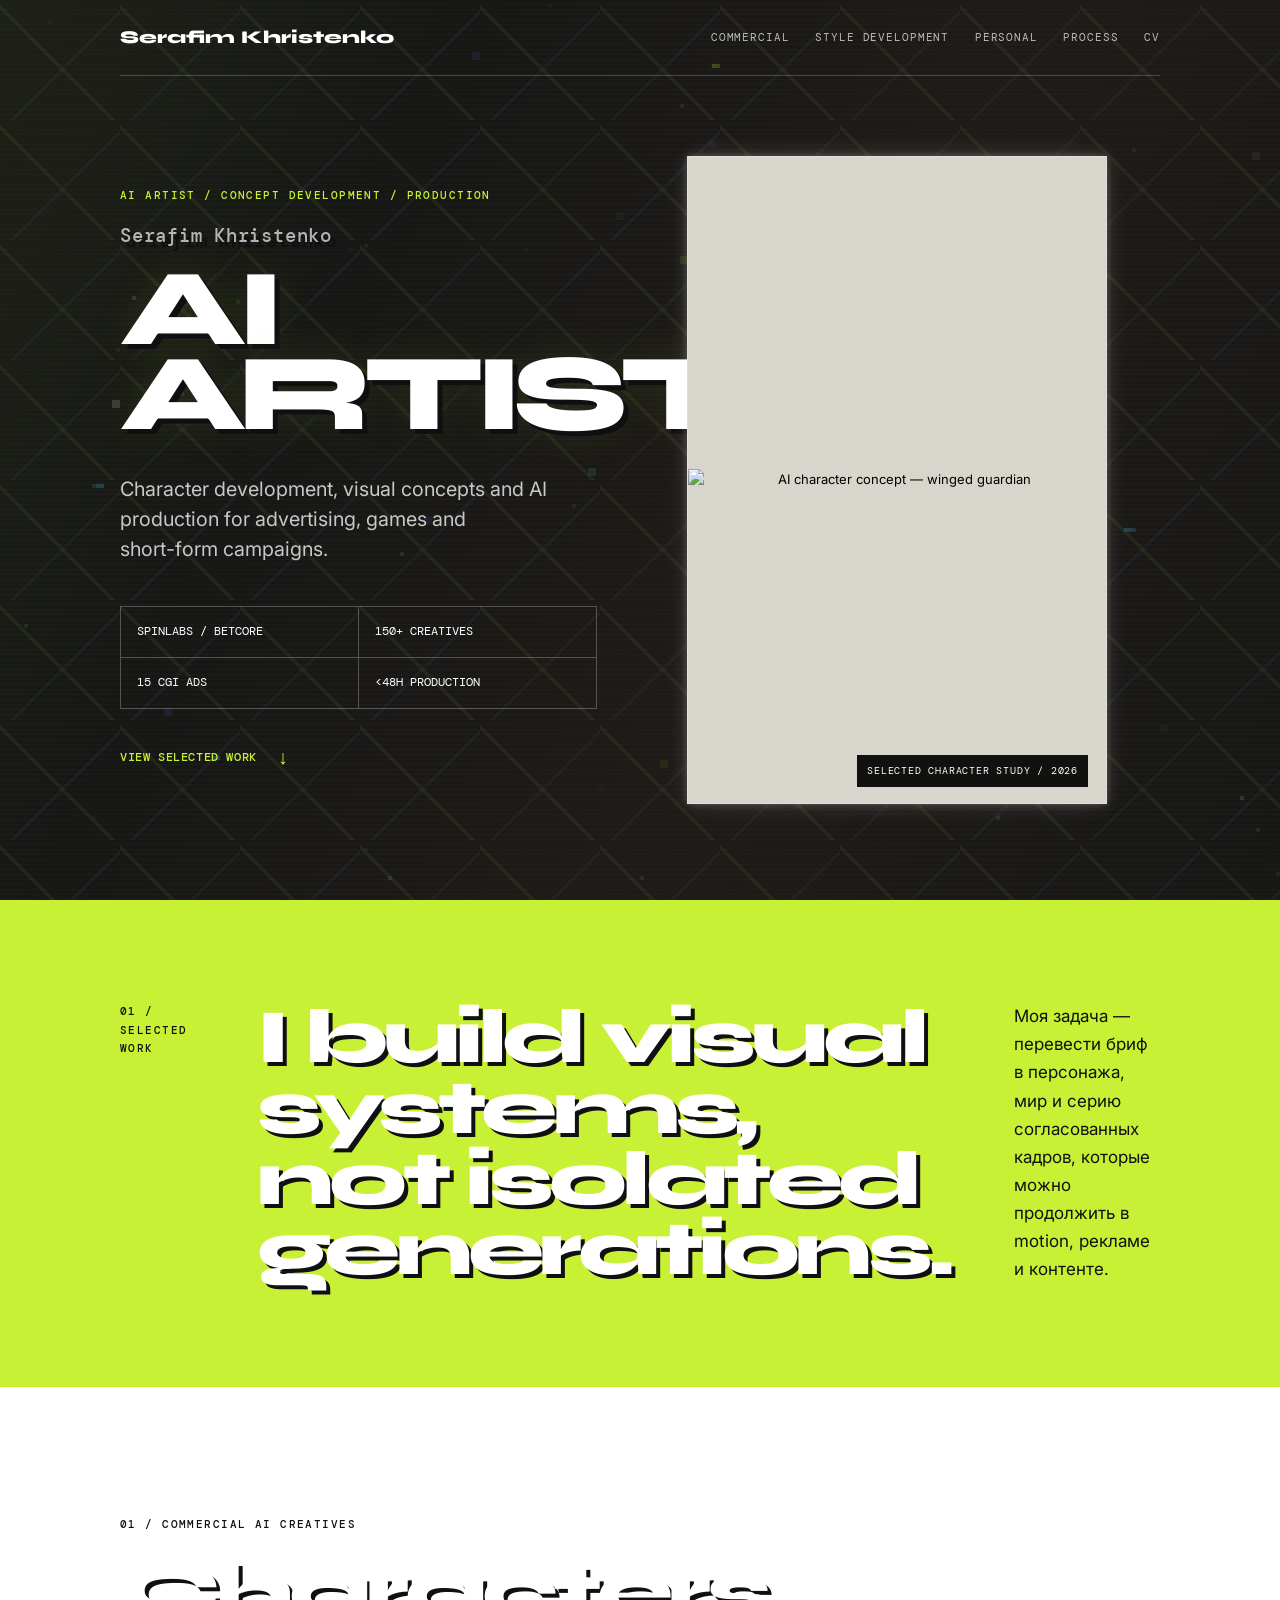
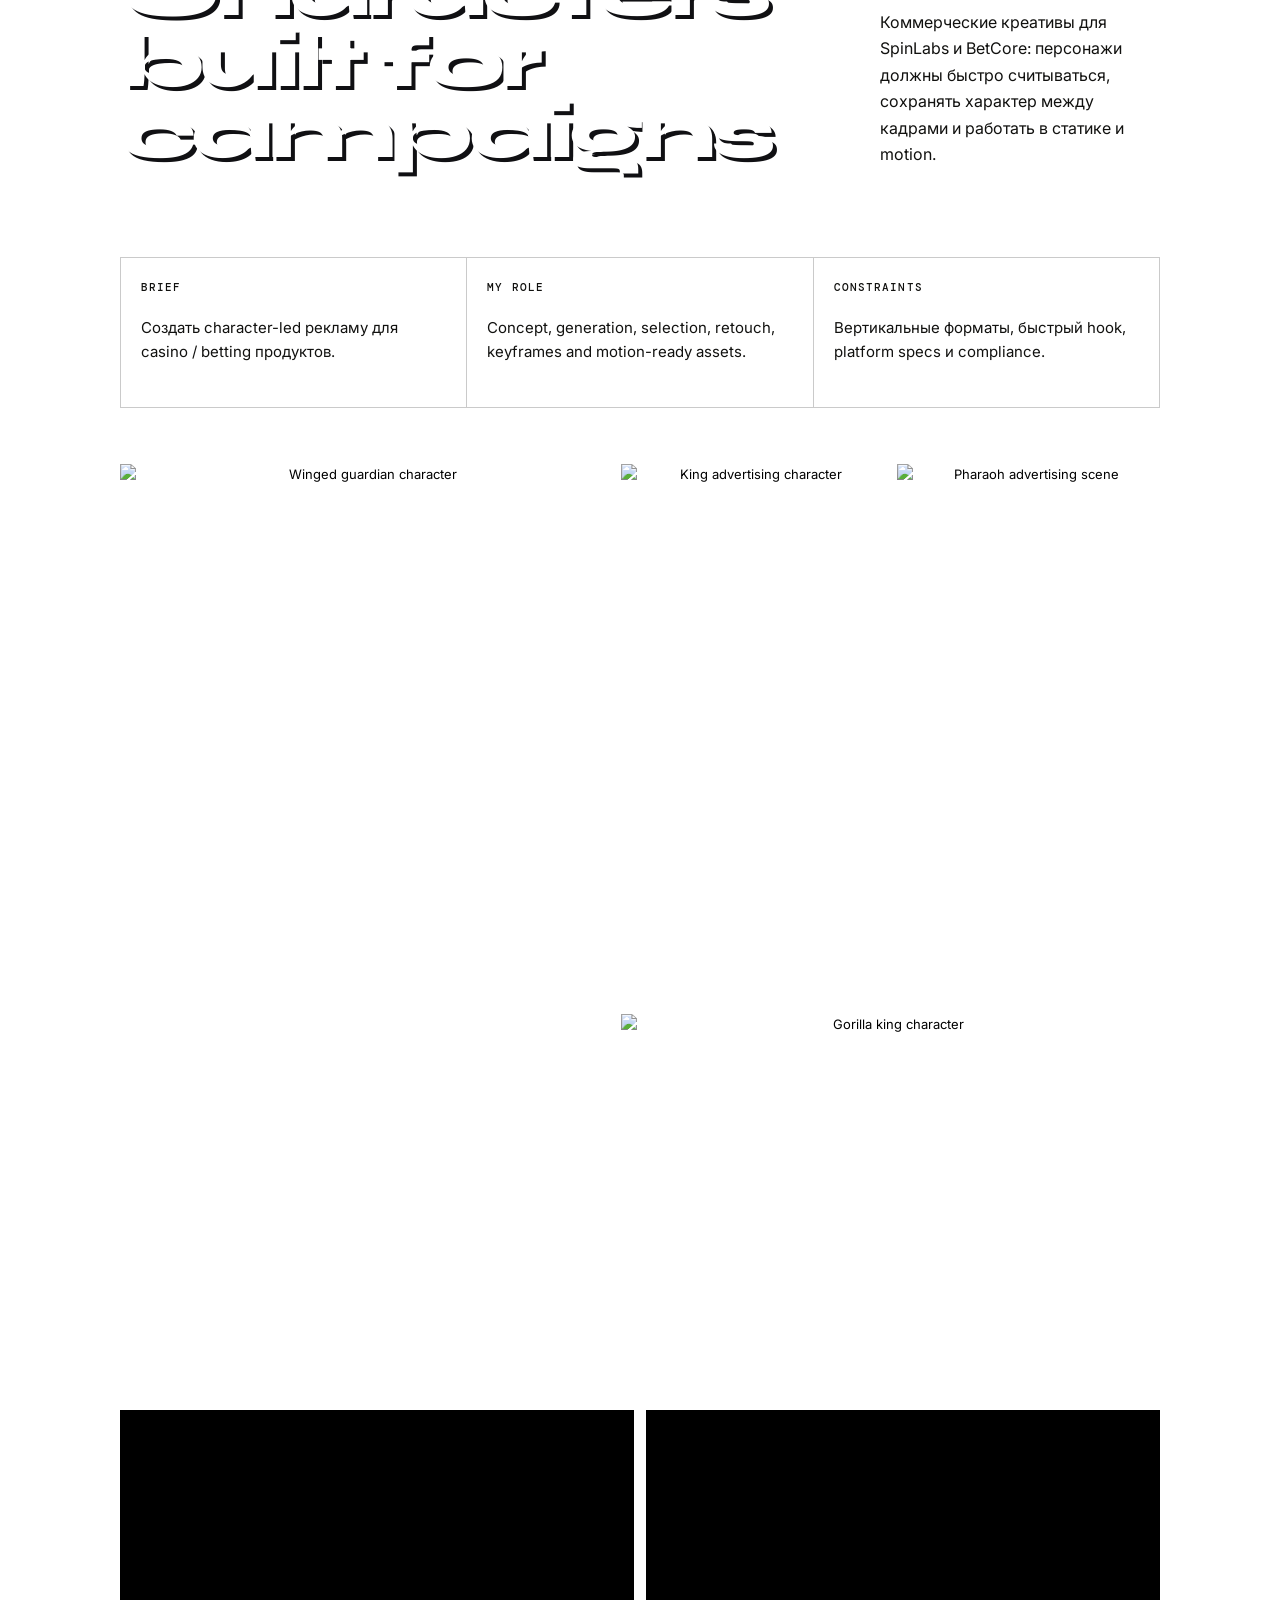
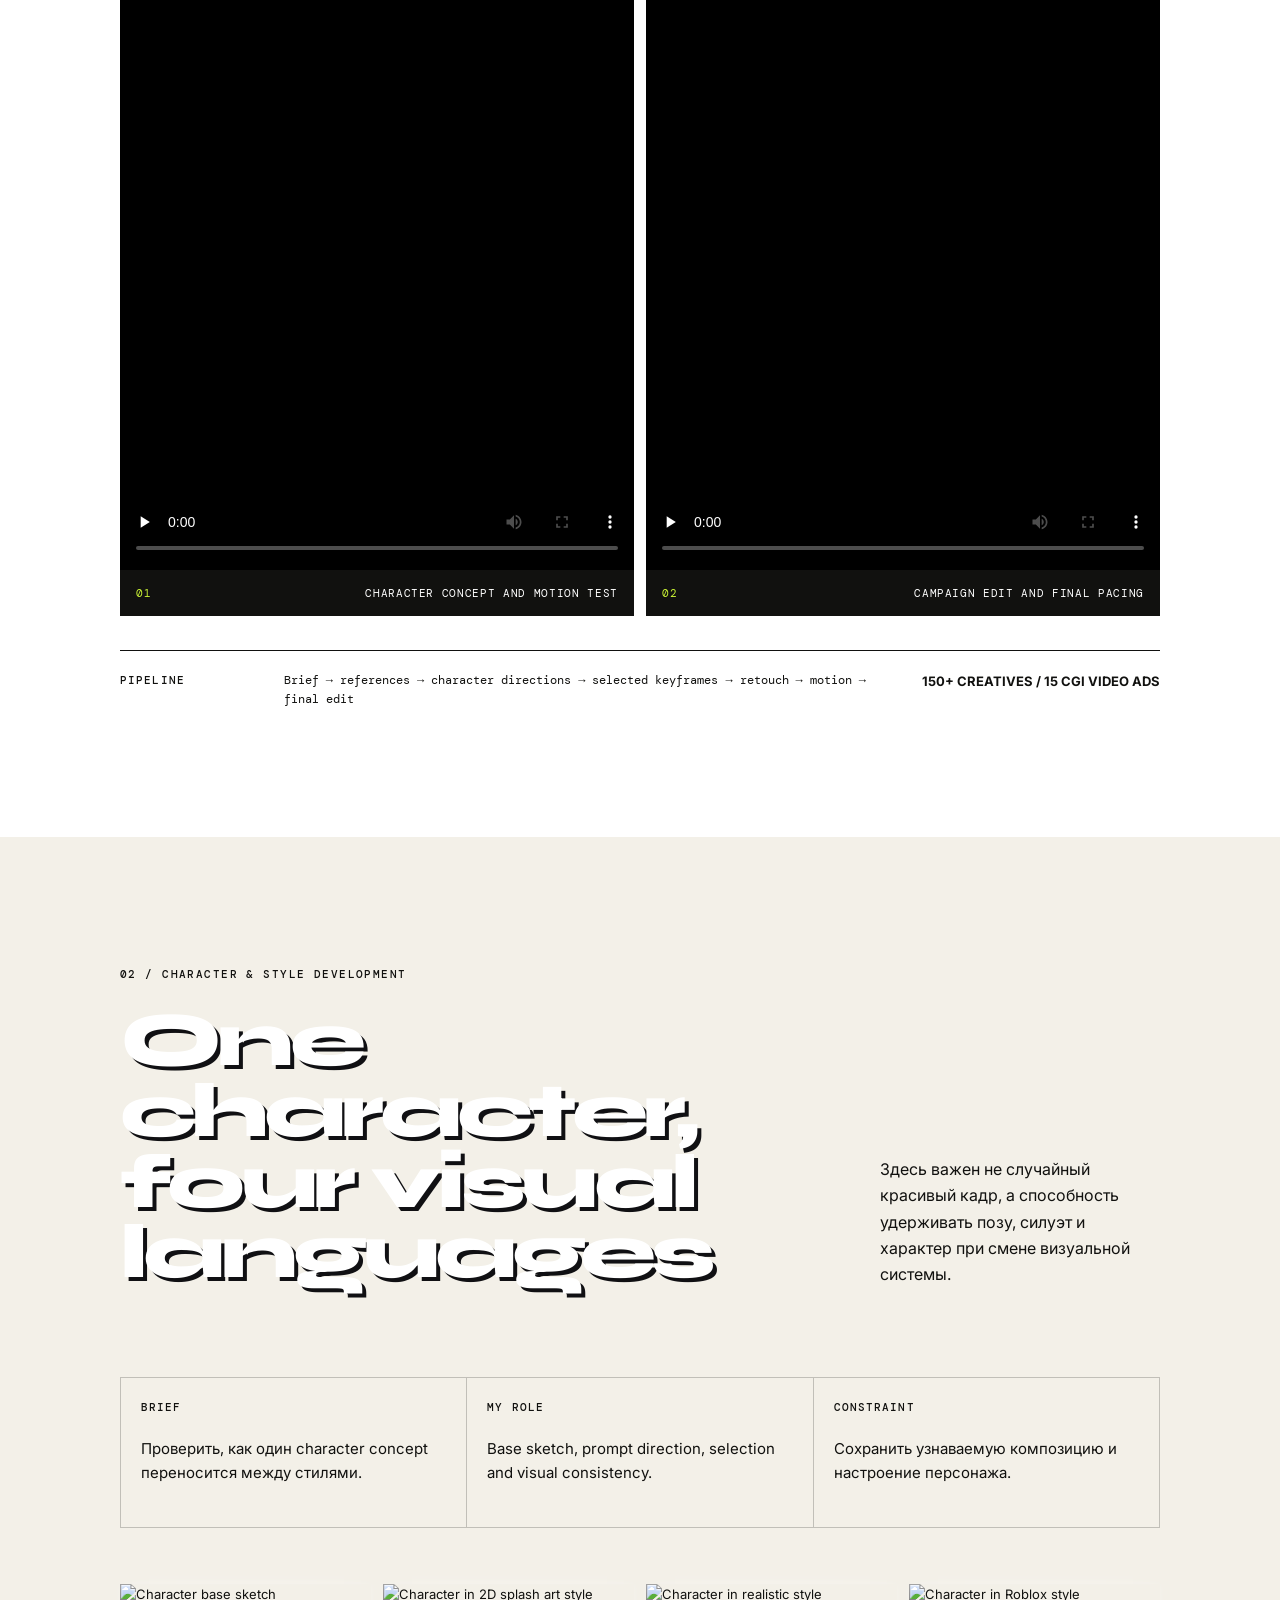
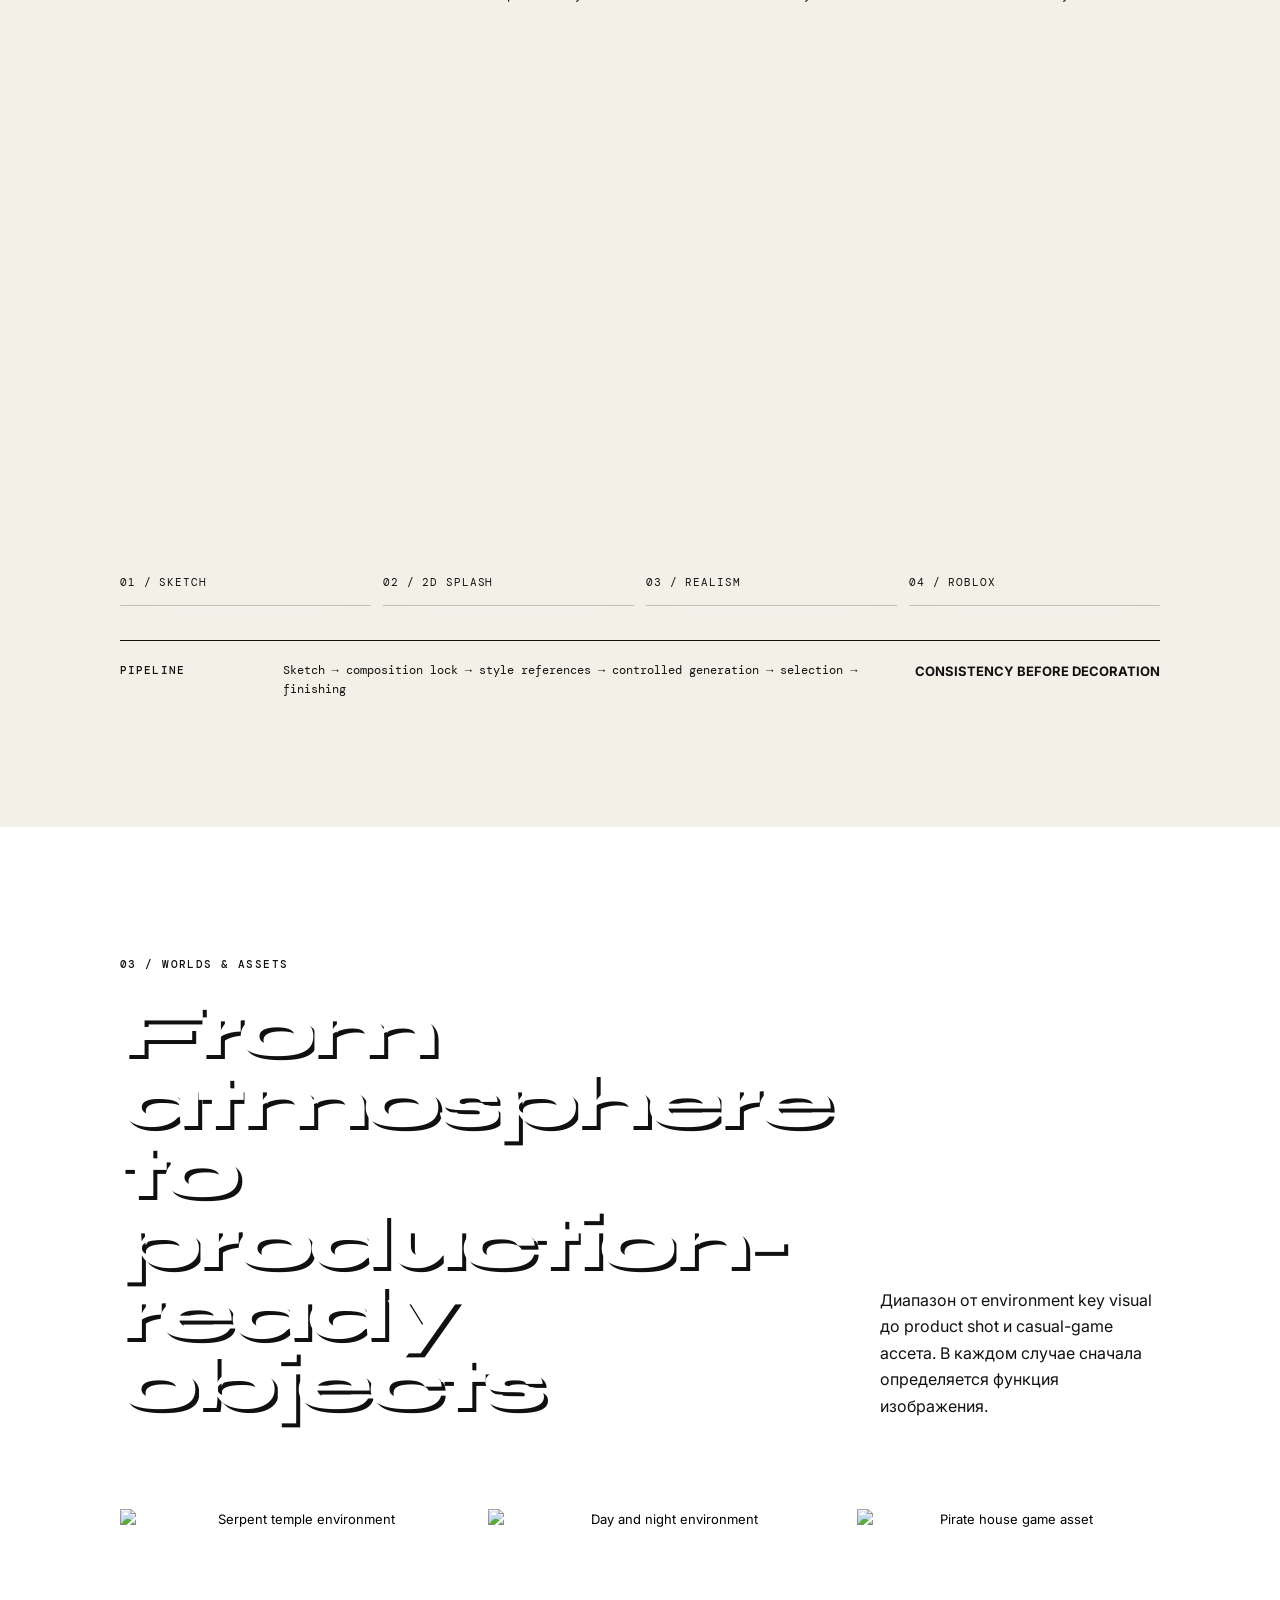
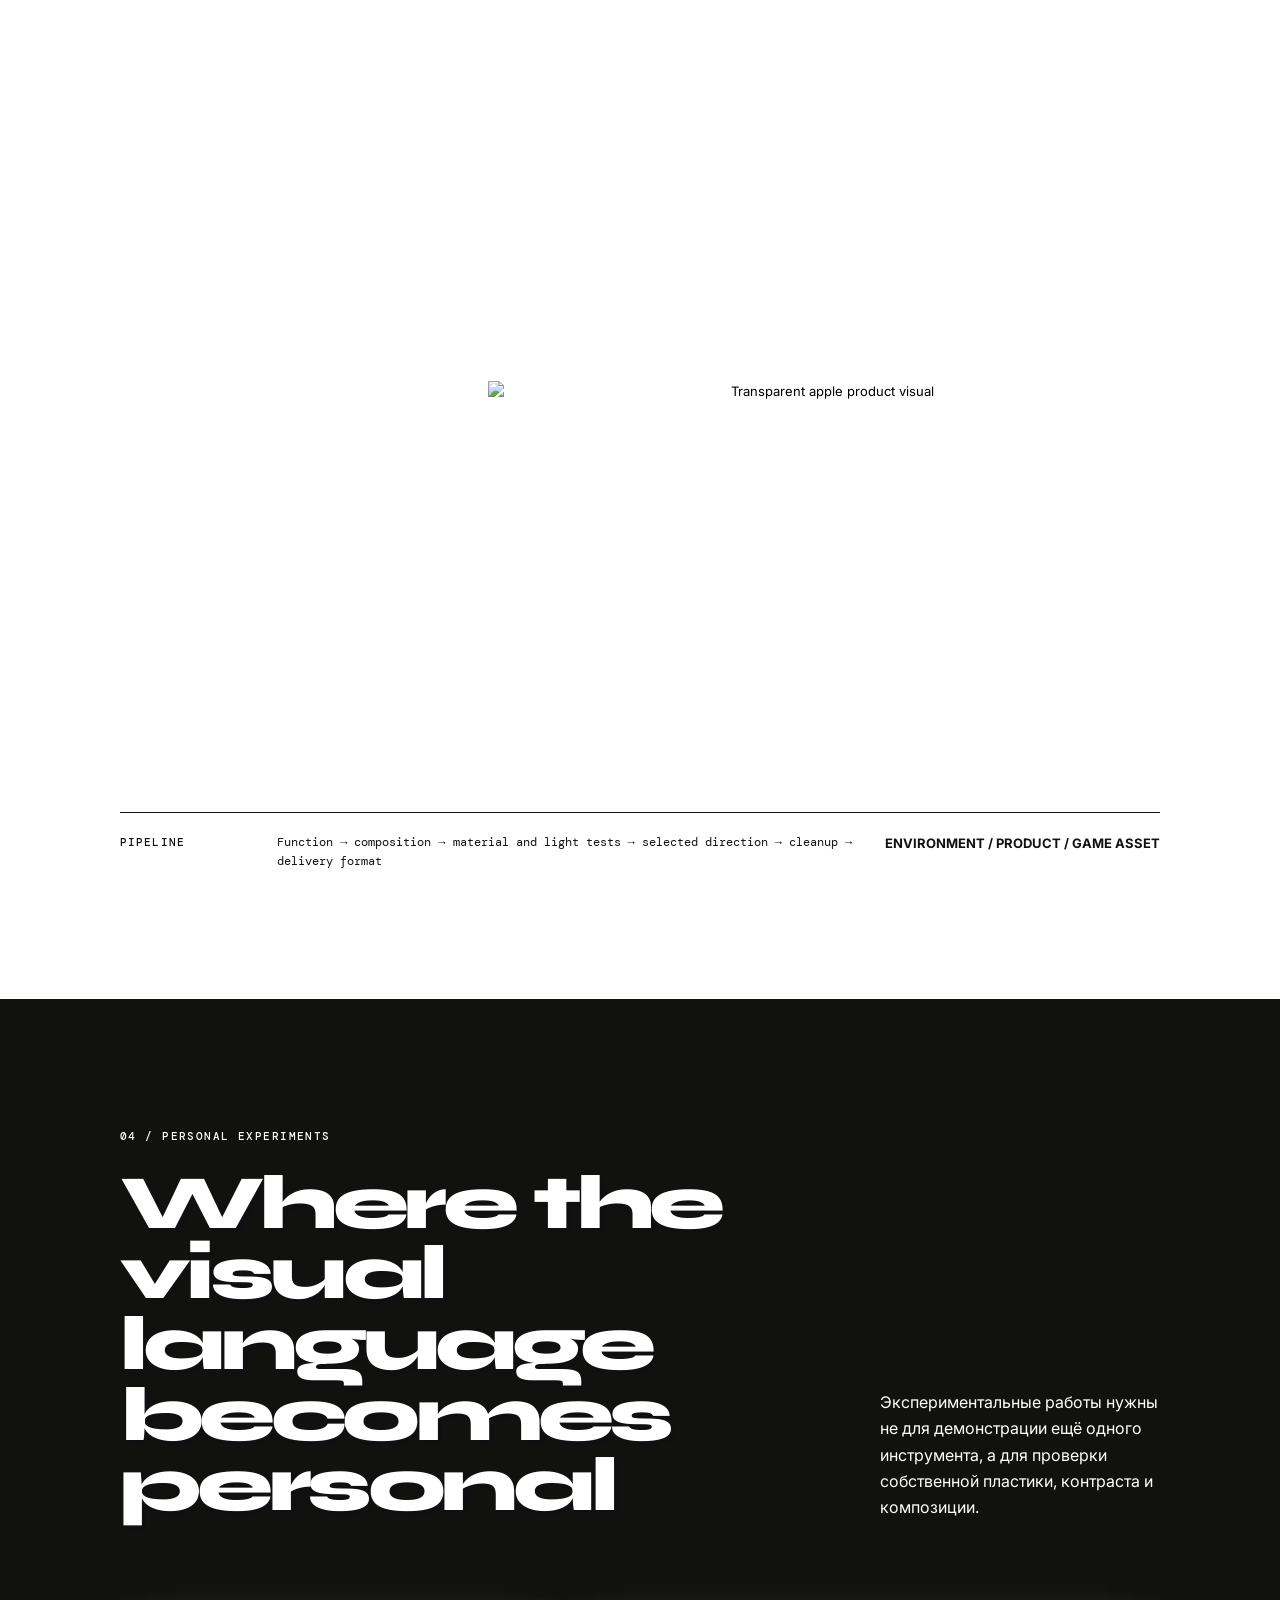
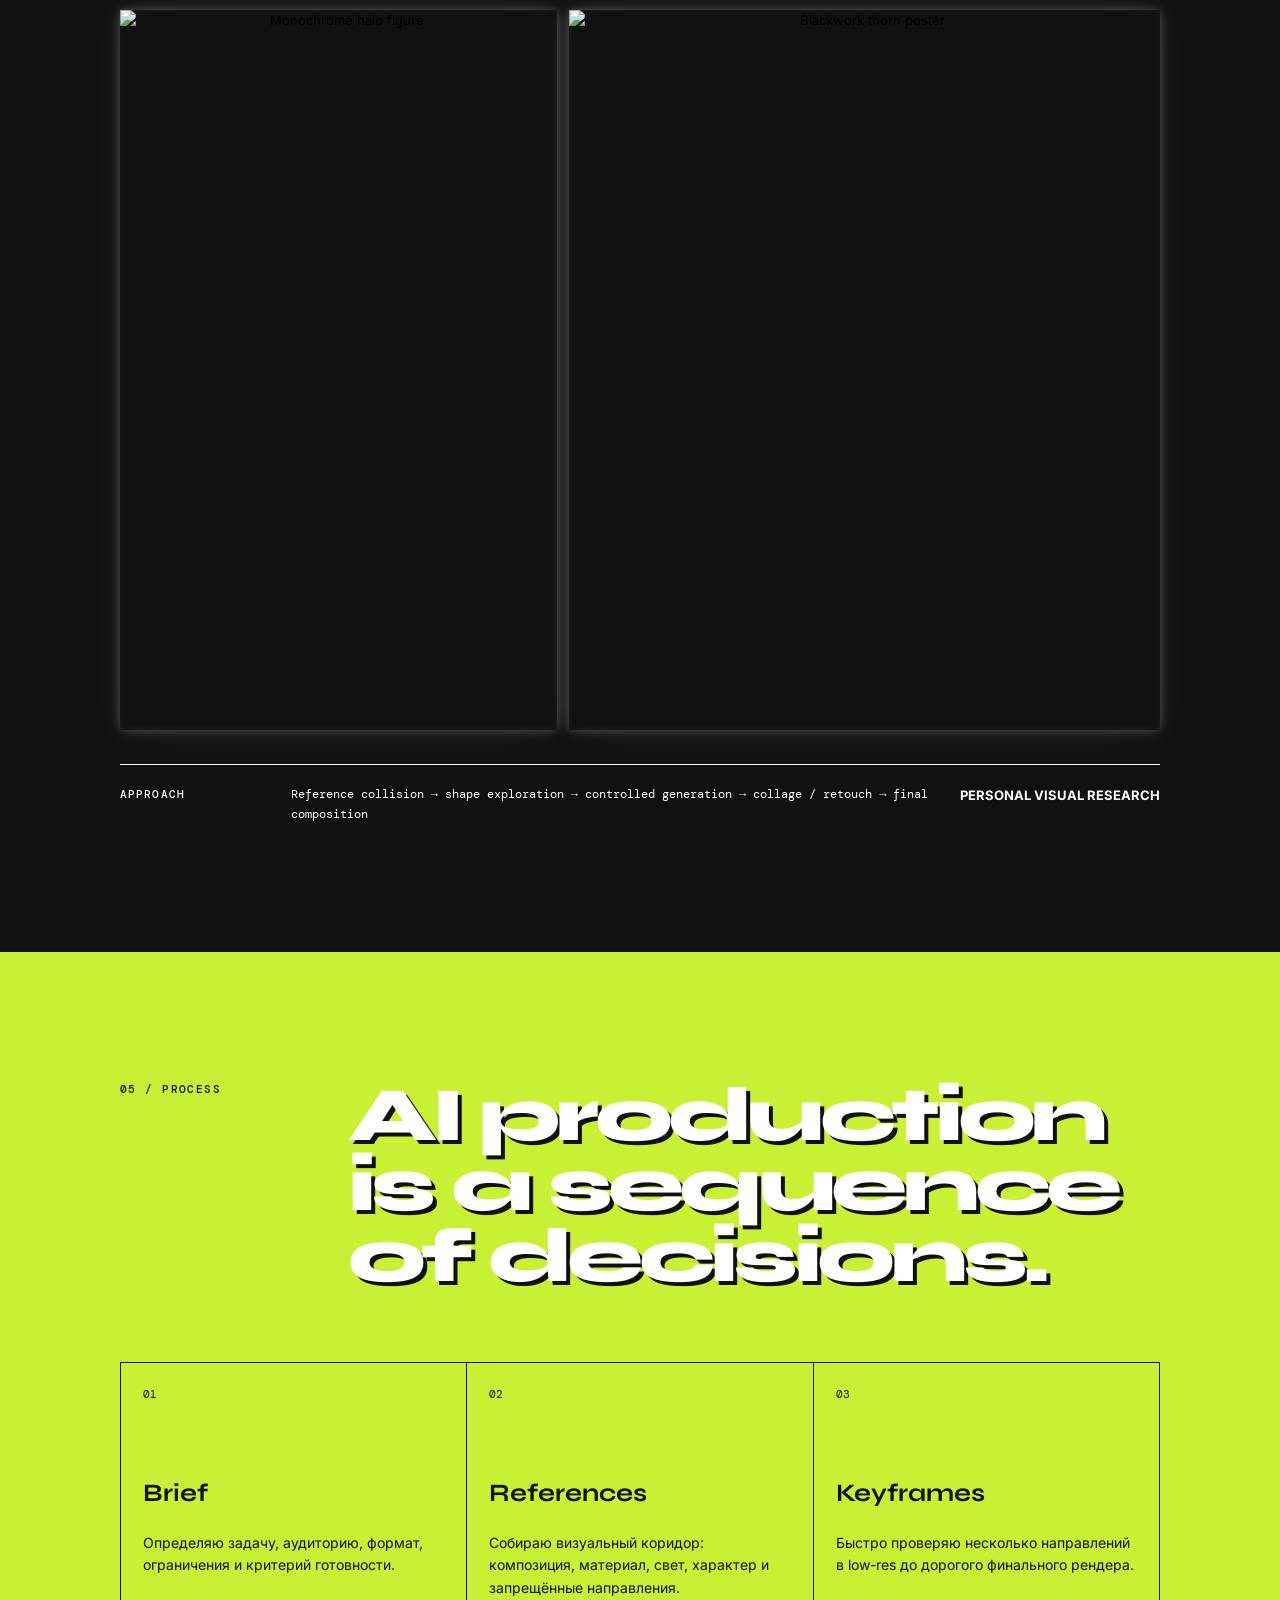
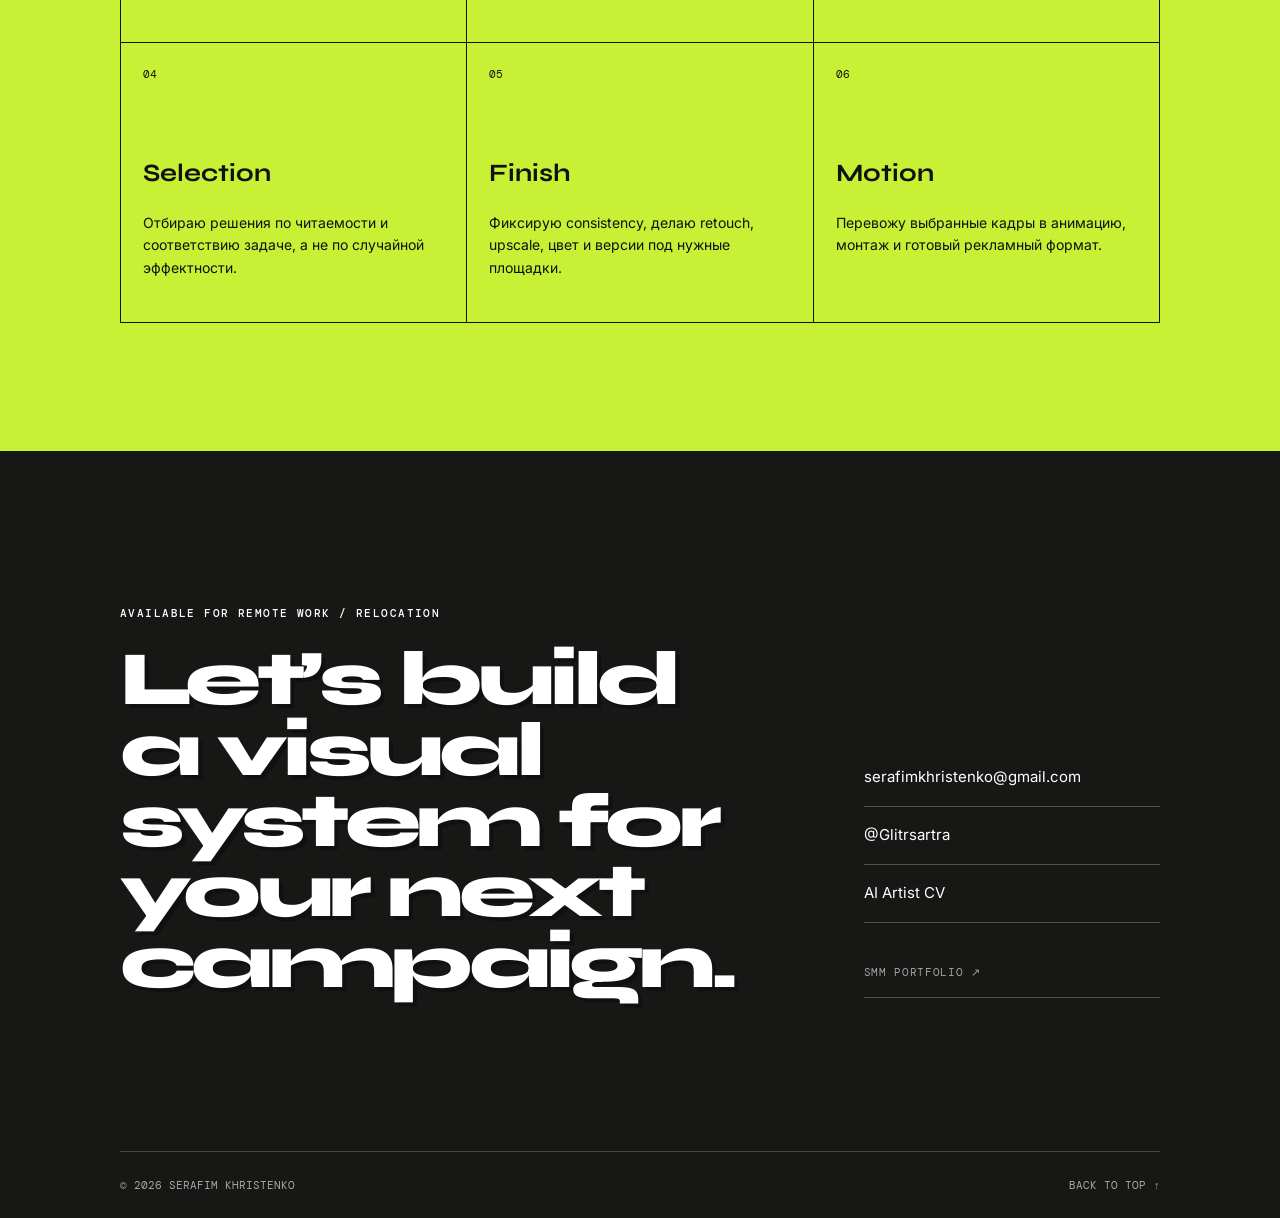
==== commit fac05458: "Redesign AI Artist portfolio" ====
--- a/index.html
+++ b/index.html
@@ -3,603 +3,263 @@
 <head>
   <meta charset="utf-8">
   <meta name="viewport" content="width=device-width, initial-scale=1">
-  <title>Serafim Khristenko — AI Artist & Content Creator</title>
+  <meta name="description" content="Serafim Khristenko — AI Artist. Character development, visual concepts and AI production.">
+  <title>Serafim Khristenko — AI Artist</title>
   <link rel="preconnect" href="https://fonts.googleapis.com">
   <link rel="preconnect" href="https://fonts.gstatic.com" crossorigin>
   <link href="https://fonts.googleapis.com/css2?family=DM+Mono:wght@400;500&family=Inter:wght@400;500;600;700&family=Syne:wght@700;800&display=swap" rel="stylesheet">
-  <link rel="stylesheet" href="styles.css?v=magical-white-glow">
+  <link rel="stylesheet" href="styles.css?v=editorial-ai-artist">
 </head>
-<body>
+<body class="editorial-page">
   <canvas class="pixel-canvas" aria-hidden="true"></canvas>
 
-  <header class="topbar shell">
-    <a class="brand" href="index.html?fresh=ai-creative-gallery" aria-label="Serafim portfolio">
-      <span class="brand-text">
-        <span class="brand-name">Serafim Khristenko</span>
-        <span class="brand-role">AI Artist · Content Creator</span>
-      </span>
-    </a>
-    <nav class="nav" aria-label="Primary navigation">
-      <a class="active" href="index.html?fresh=ai-creative-gallery">Portfolio</a>
-      <a href="cv.html?fresh=ai-creative-gallery">CV</a>
-      <a href="mailto:serafimkhristenko@gmail.com">Email</a>
-      <a href="https://t.me/Glitrsartra">Telegram</a>
+  <header class="editorial-header shell">
+    <a class="editorial-brand" href="#top">Serafim Khristenko</a>
+    <nav class="editorial-nav" aria-label="Portfolio navigation">
+      <a href="#commercial">Commercial</a>
+      <a href="#style-development">Style Development</a>
+      <a href="#personal">Personal</a>
+      <a href="#process">Process</a>
+      <a href="cv.html">CV</a>
     </nav>
   </header>
 
-  <main>
-    <section class="hero shell">
-      <div class="hero-copy">
+  <main id="top">
+    <section class="editorial-hero shell">
+      <div class="editorial-hero-copy">
+        <p class="editorial-eyebrow">AI artist / concept development / production</p>
+        <h1><span>Serafim Khristenko</span>AI Artist</h1>
+        <p class="editorial-lead">Character development, visual concepts<span class="editorial-mobile-break"><br></span> and AI production for advertising, games and <span class="editorial-nowrap">short-form campaigns.</span></p>
+        <div class="editorial-proof" aria-label="Selected production facts">
+          <span>SpinLabs / BetCore</span>
+          <span>150+ creatives</span>
+          <span>15 CGI ads</span>
+          <span>&lt;48h production</span>
+        </div>
+        <a class="editorial-arrow-link" href="#commercial">View selected work <span aria-hidden="true">↓</span></a>
+      </div>
+      <button class="editorial-hero-art" type="button" data-gallery-item
+        data-src="assets/board_ai_angel_armor.webp"
+        data-title="Winged guardian"
+        data-text="Character-led key visual: controlled silhouette, ornamental detail and a clear focal point for an advertising campaign.">
+        <img src="assets/board_ai_angel_armor.webp" alt="AI character concept — winged guardian">
+      </button>
+    </section>
+
+    <section class="editorial-intro">
+      <div class="shell editorial-intro-grid">
+        <p class="editorial-index">01 / Selected work</p>
+        <h2>I build visual systems, not isolated generations.</h2>
+        <p>Моя задача — перевести бриф в персонажа, мир и серию согласованных кадров, которые можно продолжить в motion, рекламе и контенте.</p>
+      </div>
+    </section>
+
+    <section class="editorial-case editorial-case--light" id="commercial">
+      <div class="shell">
+        <header class="editorial-case-head">
+          <div>
+            <p class="editorial-index">01 / Commercial AI Creatives</p>
+            <h2>Characters built for campaigns</h2>
+          </div>
+          <p>Коммерческие креативы для SpinLabs и BetCore: персонажи должны быстро считываться, сохранять характер между кадрами и работать в статике и motion.</p>
+        </header>
+
+        <div class="editorial-brief-grid">
+          <div><span>Brief</span><p>Создать character-led рекламу для casino / betting продуктов.</p></div>
+          <div><span>My role</span><p>Concept, generation, selection, retouch, keyframes and motion-ready assets.</p></div>
+          <div><span>Constraints</span><p>Вертикальные форматы, быстрый hook, platform specs и compliance.</p></div>
+        </div>
+
+        <div class="editorial-gallery editorial-gallery--commercial">
+          <button class="editorial-work editorial-work--hero" type="button" data-gallery-item data-src="assets/board_ai_angel_armor.webp" data-title="Winged guardian" data-text="Hero character direction selected for its readable silhouette and premium ornamental detail.">
+            <img loading="lazy" src="assets/board_ai_angel_armor.webp" alt="Winged guardian character">
+          </button>
+          <button class="editorial-work" type="button" data-gallery-item data-src="assets/ai_creative_02_king.webp" data-title="King character" data-text="A clean character pose designed to remain readable in mobile advertising formats.">
+            <img loading="lazy" src="assets/ai_creative_02_king.webp" alt="King advertising character">
+          </button>
+          <button class="editorial-work" type="button" data-gallery-item data-src="assets/ai_creative_03_pharaoh.webp" data-title="Pharaoh scene" data-text="Character, action and environment combined into a frame ready for animation.">
+            <img loading="lazy" src="assets/ai_creative_03_pharaoh.webp" alt="Pharaoh advertising scene">
+          </button>
+          <button class="editorial-work editorial-work--wide" type="button" data-gallery-item data-src="assets/ai_creative_14_gorilla_king.webp" data-title="Gorilla king" data-text="A high-contrast mascot direction with a controlled costume, pose and accessory system.">
+            <img loading="lazy" src="assets/ai_creative_14_gorilla_king.webp" alt="Gorilla king character">
+          </button>
+        </div>
+
+        <div class="editorial-video-grid">
+          <figure>
+            <video controls playsinline preload="none" poster="assets/ai_production_demo_01_thumb.webp" src="assets/ai_production_demo_01.mp4#t=0.1"></video>
+            <figcaption><span>01</span> Character concept and motion test</figcaption>
+          </figure>
+          <figure>
+            <video controls playsinline preload="none" poster="assets/ai_production_demo_02_thumb.webp" src="assets/ai_production_demo_02.mp4#t=0.1"></video>
+            <figcaption><span>02</span> Campaign edit and final pacing</figcaption>
+          </figure>
+        </div>
+
+        <div class="editorial-pipeline">
+          <span>Pipeline</span>
+          <p>Brief → references → character directions → selected keyframes → retouch → motion → final edit</p>
+          <strong>150+ creatives / 15 CGI video ads</strong>
+        </div>
+      </div>
+    </section>
+
+    <section class="editorial-case editorial-case--paper" id="style-development">
+      <div class="shell">
+        <header class="editorial-case-head">
+          <div>
+            <p class="editorial-index">02 / Character &amp; Style Development</p>
+            <h2>One character, four visual languages</h2>
+          </div>
+          <p>Здесь важен не случайный красивый кадр, а способность удерживать позу, силуэт и характер при смене визуальной системы.</p>
+        </header>
+
+        <div class="editorial-brief-grid">
+          <div><span>Brief</span><p>Проверить, как один character concept переносится между стилями.</p></div>
+          <div><span>My role</span><p>Base sketch, prompt direction, selection and visual consistency.</p></div>
+          <div><span>Constraint</span><p>Сохранить узнаваемую композицию и настроение персонажа.</p></div>
+        </div>
+
+        <div class="editorial-gallery editorial-gallery--styles">
+          <button class="editorial-work" type="button" data-gallery-item data-src="assets/style_variant_sketch.webp" data-title="01 — Sketch" data-text="The base composition establishes pose, rhythm and silhouette before style exploration.">
+            <img loading="lazy" src="assets/style_variant_sketch.webp" alt="Character base sketch">
+            <span>01 / Sketch</span>
+          </button>
+          <button class="editorial-work" type="button" data-gallery-item data-src="assets/style_variant_2d_splash.webp" data-title="02 — 2D splash art" data-text="The same concept translated into a graphic game-art language.">
+            <img loading="lazy" src="assets/style_variant_2d_splash.webp" alt="Character in 2D splash art style">
+            <span>02 / 2D splash</span>
+          </button>
+          <button class="editorial-work" type="button" data-gallery-item data-src="assets/style_variant_realism.webp" data-title="03 — Realism" data-text="A cinematic interpretation with natural materials, light and atmosphere.">
+            <img loading="lazy" src="assets/style_variant_realism.webp" alt="Character in realistic style">
+            <span>03 / Realism</span>
+          </button>
+          <button class="editorial-work" type="button" data-gallery-item data-src="assets/style_variant_roblox.webp" data-title="04 — Roblox" data-text="The concept rebuilt for a simplified, game-native visual language.">
+            <img loading="lazy" src="assets/style_variant_roblox.webp" alt="Character in Roblox style">
+            <span>04 / Roblox</span>
+          </button>
+        </div>
+
+        <div class="editorial-pipeline">
+          <span>Pipeline</span>
+          <p>Sketch → composition lock → style references → controlled generation → selection → finishing</p>
+          <strong>Consistency before decoration</strong>
+        </div>
+      </div>
+    </section>
+
+    <section class="editorial-case editorial-case--light" id="worlds-assets">
+      <div class="shell">
+        <header class="editorial-case-head">
+          <div>
+            <p class="editorial-index">03 / Worlds &amp; Assets</p>
+            <h2>From atmosphere to production-ready objects</h2>
+          </div>
+          <p>Диапазон от environment key visual до product shot и casual-game ассета. В каждом случае сначала определяется функция изображения.</p>
+        </header>
+
+        <div class="editorial-gallery editorial-gallery--worlds">
+          <button class="editorial-work editorial-work--tall" type="button" data-gallery-item data-src="assets/ai_creative_07_serpent_temple.webp" data-title="Serpent temple" data-text="A vertical world-building frame with a clear landmark, scale and focal light.">
+            <img loading="lazy" src="assets/ai_creative_07_serpent_temple.webp" alt="Serpent temple environment">
+          </button>
+          <button class="editorial-work" type="button" data-gallery-item data-src="assets/ai_creative_08_day_night_scene.webp" data-title="Day and night world" data-text="A modular environment concept designed around a strong split-world color system.">
+            <img loading="lazy" src="assets/ai_creative_08_day_night_scene.webp" alt="Day and night environment">
+          </button>
+          <button class="editorial-work" type="button" data-gallery-item data-src="assets/ai_creative_01_pirate_house.webp" data-title="Casual-game asset" data-text="A clean isolated asset with a readable silhouette and animation potential.">
+            <img loading="lazy" src="assets/ai_creative_01_pirate_house.webp" alt="Pirate house game asset">
+          </button>
+          <button class="editorial-work editorial-work--wide" type="button" data-gallery-item data-src="assets/board_ai_transparent_apple.webp" data-title="Transparent product study" data-text="Material, reflection and form study for a polished product visual.">
+            <img loading="lazy" src="assets/board_ai_transparent_apple.webp" alt="Transparent apple product visual">
+          </button>
+        </div>
+
+        <div class="editorial-pipeline">
+          <span>Pipeline</span>
+          <p>Function → composition → material and light tests → selected direction → cleanup → delivery format</p>
+          <strong>Environment / product / game asset</strong>
+        </div>
+      </div>
+    </section>
+
+    <section class="editorial-case editorial-case--dark" id="personal">
+      <div class="shell">
+        <header class="editorial-case-head">
+          <div>
+            <p class="editorial-index">04 / Personal Experiments</p>
+            <h2>Where the visual language becomes personal</h2>
+          </div>
+          <p>Экспериментальные работы нужны не для демонстрации ещё одного инструмента, а для проверки собственной пластики, контраста и композиции.</p>
+        </header>
+
+        <div class="editorial-gallery editorial-gallery--personal">
+          <button class="editorial-work" type="button" data-gallery-item data-src="assets/board_ai_halo_figure.webp" data-title="Halo figure" data-text="A monochrome study of glow, sacred iconography and digital texture.">
+            <img loading="lazy" src="assets/board_ai_halo_figure.webp" alt="Monochrome halo figure">
+          </button>
+          <button class="editorial-work" type="button" data-gallery-item data-src="assets/board_ai_thorn_poster.webp" data-title="Blackwork poster" data-text="A poster experiment built around hard contrast, organic structure and visual tension.">
+            <img loading="lazy" src="assets/board_ai_thorn_poster.webp" alt="Blackwork thorn poster">
+          </button>
+        </div>
+
+        <div class="editorial-pipeline">
+          <span>Approach</span>
+          <p>Reference collision → shape exploration → controlled generation → collage / retouch → final composition</p>
+          <strong>Personal visual research</strong>
+        </div>
+      </div>
+    </section>
+
+    <section class="editorial-process" id="process">
+      <div class="shell">
+        <header>
+          <p class="editorial-index">05 / Process</p>
+          <h2>AI production is a sequence of decisions.</h2>
+        </header>
+        <ol class="editorial-process-list">
+          <li><span>01</span><strong>Brief</strong><p>Определяю задачу, аудиторию, формат, ограничения и критерий готовности.</p></li>
+          <li><span>02</span><strong>References</strong><p>Собираю визуальный коридор: композиция, материал, свет, характер и запрещённые направления.</p></li>
+          <li><span>03</span><strong>Keyframes</strong><p>Быстро проверяю несколько направлений в low-res до дорогого финального рендера.</p></li>
+          <li><span>04</span><strong>Selection</strong><p>Отбираю решения по читаемости и соответствию задаче, а не по случайной эффектности.</p></li>
+          <li><span>05</span><strong>Finish</strong><p>Фиксирую consistency, делаю retouch, upscale, цвет и версии под нужные площадки.</p></li>
+          <li><span>06</span><strong>Motion</strong><p>Перевожу выбранные кадры в анимацию, монтаж и готовый рекламный формат.</p></li>
+        </ol>
+      </div>
+    </section>
+
+    <section class="editorial-contact">
+      <div class="shell editorial-contact-grid">
         <div>
-          <h1><span class="hero-title-line">AI Artist /</span><span class="hero-title-line hero-title-line--wide">Content Creator</span></h1>
-          <div class="hero-actions">
-            <a class="pixel-button primary" href="#ai-production">AI-production</a>
-            <a class="pixel-button" href="#cases">SMM-кейсы</a>
-          </div>
-        </div>
-        <div class="metrics" aria-label="Portfolio metrics">
-          <div class="metric">
-            <span class="metric-value">150+</span>
-            <span class="metric-label">AI visuals produced</span>
-          </div>
-          <div class="metric">
-            <span class="metric-value">400+</span>
-            <span class="metric-label">AI-avatar videos</span>
-          </div>
-          <div class="metric">
-            <span class="metric-value">35+</span>
-            <span class="metric-label">characters & storylines</span>
-          </div>
-          <div class="metric">
-            <span class="metric-value">&lt;48h</span>
-            <span class="metric-label">brief → publish</span>
-          </div>
-        </div>
-      </div>
-
-      <aside class="hero-panel" aria-label="Featured work preview">
-        <div class="hero-collage" data-hero-preview aria-label="Коллаж AI-работ">
-          <button class="hero-collage-item hero-board-a" type="button" data-gallery-item data-src="assets/board_ai_angel_armor.webp" data-title="AI visual - winged guardian" data-text="AI-визуал персонажа с объемной детализацией, светом и выразительным силуэтом.">
-            <img loading="lazy" src="assets/board_ai_angel_armor.webp" alt="AI-визуал с крылатым персонажем в золотой броне">
-          </button>
-          <button class="hero-collage-item hero-board-b" type="button" data-gallery-item data-src="assets/board_ai_glitch_skull.webp" data-title="AI visual - glitch skull" data-text="Постерный AI-визуал с glitch-эстетикой и цифровой фактурой.">
-            <img loading="lazy" src="assets/board_ai_glitch_skull.webp" alt="AI-постер с черепом и glitch-эффектом">
-          </button>
-          <button class="hero-collage-item hero-board-c" type="button" data-gallery-item data-src="assets/board_ai_pizza_jester.webp" data-title="AI visual - pizza jester" data-text="Персонажный AI-креатив для развлекательного и рекламного формата.">
-            <img loading="lazy" src="assets/board_ai_pizza_jester.webp" alt="AI-визуал с шутом и пиццей">
-          </button>
-          <button class="hero-collage-item hero-board-d" type="button" data-gallery-item data-src="assets/board_ai_bike_city.webp" data-title="AI visual - anime rider" data-text="Динамичный character visual для короткого контента и промо-обложек.">
-            <img loading="lazy" src="assets/board_ai_bike_city.webp" alt="AI-визуал с велосипедистом над городом">
-          </button>
-          <button class="hero-collage-item hero-board-e" type="button" data-gallery-item data-src="assets/board_ai_king.webp" data-title="AI visual - king character" data-text="Игровой персонажный визуал с чистым силуэтом и рекламной читаемостью.">
-            <img loading="lazy" src="assets/board_ai_king.webp" alt="AI-визуал короля с сундуком">
-          </button>
-          <button class="hero-collage-item hero-board-f" type="button" data-gallery-item data-src="assets/board_ai_pirate_house.webp" data-title="AI visual - 3D game asset" data-text="Объемный AI-ассет в casual-game стилистике для сайта, постера или видео.">
-            <img loading="lazy" src="assets/board_ai_pirate_house.webp" alt="AI-визуал пиратского домика в 3D-стиле">
-          </button>
-          <button class="hero-collage-item hero-board-g" type="button" data-gallery-item data-src="assets/board_ai_serpent_temple.webp" data-title="AI visual - serpent temple" data-text="Фэнтези-сцена для промо, key visual и атмосферного контента.">
-            <img loading="lazy" src="assets/board_ai_serpent_temple.webp" alt="AI-визуал храма со змеем">
-          </button>
-          <button class="hero-collage-item hero-board-h" type="button" data-gallery-item data-src="assets/board_ai_pharaoh.webp" data-title="AI visual - pharaoh character" data-text="Яркий персонажный кадр с понятным действием и сторителлингом.">
-            <img loading="lazy" src="assets/board_ai_pharaoh.webp" alt="AI-визуал фараона с помощниками">
-          </button>
-          <button class="hero-collage-item hero-board-i" type="button" data-gallery-item data-src="assets/board_ai_alchemist.webp" data-title="AI visual - alchemist scene" data-text="Сценический AI-визуал с персонажем, светом и выразительной эмоцией.">
-            <img loading="lazy" src="assets/board_ai_alchemist.webp" alt="AI-визуал алхимика в лаборатории">
-          </button>
-          <button class="hero-collage-item hero-board-j" type="button" data-gallery-item data-src="assets/board_ai_queen.webp" data-title="AI visual - queen portrait" data-text="Портретный AI-визуал для персонажного контента и промо-материалов.">
-            <img loading="lazy" src="assets/board_ai_queen.webp" alt="AI-портрет королевы в зеленом платье">
-          </button>
-          <button class="hero-collage-item hero-board-k" type="button" data-gallery-item data-src="assets/board_ai_halo_figure.webp" data-title="AI visual - halo figure" data-text="Черно-белый визуал с сильным контрастом, свечением и цифровой фактурой.">
-            <img loading="lazy" src="assets/board_ai_halo_figure.webp" alt="Черно-белый AI-визуал фигуры с сияющим кругом">
-          </button>
-          <button class="hero-collage-item hero-board-l" type="button" data-gallery-item data-src="assets/board_ai_sky_angel.webp" data-title="AI visual - sky angel" data-text="Кинематографичный кадр с зерном, небом и эффектом вспышки.">
-            <img loading="lazy" src="assets/board_ai_sky_angel.webp" alt="AI-визуал летящей фигуры в небе">
-          </button>
-          <button class="hero-collage-item hero-board-m" type="button" data-gallery-item data-src="assets/board_ai_thorn_poster.webp" data-title="AI visual - blackwork poster" data-text="Плакатная графика с контрастной фактурой и жестким визуальным стилем.">
-            <img loading="lazy" src="assets/board_ai_thorn_poster.webp" alt="Черно-белый AI-постер с шипами и черепами">
-          </button>
-          <button class="hero-collage-item hero-board-s" type="button" data-gallery-item data-src="assets/board_ai_cyborg_guardian.webp" data-title="AI visual - cyber guardian" data-text="Темный персонажный AI-визуал с детализацией брони, фактурами металла и сильным силуэтом.">
-            <img loading="lazy" src="assets/board_ai_cyborg_guardian.webp" alt="AI-визуал кибернетического персонажа">
-          </button>
-          <button class="hero-collage-item hero-board-t" type="button" data-gallery-item data-src="assets/board_ai_industrial_cylinder.webp" data-title="AI visual - industrial reliquary" data-text="Фэнтези-индустриальная сцена с объемной архитектурой и персонажем внутри стеклянной капсулы.">
-            <img loading="lazy" src="assets/board_ai_industrial_cylinder.webp" alt="AI-визуал индустриального города и стеклянной капсулы">
-          </button>
-          <button class="hero-collage-item hero-board-u" type="button" data-gallery-item data-src="assets/board_ai_bio_machine.webp" data-title="AI visual - bio machine" data-text="Сюрреалистичный объект на стыке биомеханики, архитектуры и постапокалиптического мира.">
-            <img loading="lazy" src="assets/board_ai_bio_machine.webp" alt="AI-визуал биомеханического объекта на фоне города">
-          </button>
-          <button class="hero-collage-item hero-board-v" type="button" data-gallery-item data-src="assets/board_ai_mask_totem.webp" data-title="AI visual - mask totem" data-text="Концепт-арт объекта с масками, механическими деталями и читаемым серым силуэтом.">
-            <img loading="lazy" src="assets/board_ai_mask_totem.webp" alt="AI-визуал механического тотема с несколькими масками">
-          </button>
-          <button class="hero-collage-item hero-board-w" type="button" data-gallery-item data-src="assets/board_ai_skull_closeup.webp" data-title="AI visual - black skull detail" data-text="Крупный портретный фрагмент для character design, key visual и промо-материалов.">
-            <img loading="lazy" src="assets/board_ai_skull_closeup.webp" alt="Крупный AI-визуал черного механического черепа">
-          </button>
-          <button class="hero-collage-item hero-board-x" type="button" data-gallery-item data-src="assets/board_ai_transparent_apple.webp" data-title="AI visual - transparent product" data-text="Глянцевый product visual с прозрачным материалом, отражениями и чистым белым фоном.">
-            <img loading="lazy" src="assets/board_ai_transparent_apple.webp" alt="AI-визуал прозрачного оранжевого яблока">
-          </button>
-          <button class="hero-collage-item hero-board-y" type="button" data-gallery-item data-src="assets/board_ai_glossy_pancakes.webp" data-title="AI visual - glossy breakfast" data-text="Food/product AI-визуал с мягким светом, глянцевой фактурой и рекламной подачей.">
-            <img loading="lazy" src="assets/board_ai_glossy_pancakes.webp" alt="AI-визуал панкейков с ягодами и сиропом">
-          </button>
-          <button class="hero-collage-item hero-board-z" type="button" data-gallery-item data-src="assets/board_ai_cereal_bowl.webp" data-title="AI visual - colorful cereal" data-text="Яркий food visual для легкого, дружелюбного контента и визуальных тестов.">
-            <img loading="lazy" src="assets/board_ai_cereal_bowl.webp" alt="AI-визуал миски с разноцветными хлопьями">
-          </button>
-          <button class="hero-collage-item hero-board-aa" type="button" data-gallery-item data-src="assets/board_ai_gold_skeleton.webp" data-title="AI visual - golden skeleton" data-text="Барочный персонажный визуал с золотой броней, украшениями и симметричной композицией.">
-            <img loading="lazy" src="assets/board_ai_gold_skeleton.webp" alt="AI-визуал золотого скелета в богато украшенной броне">
-          </button>
-          <button class="hero-collage-item hero-board-ab" type="button" data-gallery-item data-src="assets/ai_creative_14_gorilla_king.webp" data-title="AI creative - gorilla king" data-text="Персонажный AI-визуал для игровой рекламы: выразительный силуэт, корона, аксессуары и чистый светлый фон.">
-            <img loading="lazy" src="assets/ai_creative_14_gorilla_king.webp" alt="AI-визуал гориллы-короля с короной">
-          </button>
-          <button class="hero-collage-item hero-board-ai" type="button" data-gallery-item data-src="assets/board_ai_roblox_sunset.webp" data-title="AI visual - Roblox sunset" data-text="Style variant: тот же кадр в Roblox-эстетике — демонстрация управления стилем через промпт.">
-            <img loading="lazy" src="assets/board_ai_roblox_sunset.webp" alt="AI-визуал в стиле Roblox: девушка на закате у моря">
-          </button>
-          <button class="hero-collage-item hero-board-aj" type="button" data-gallery-item data-src="assets/board_ai_sunset_realism.webp" data-title="AI visual - sunset realism" data-text="Кинематографичный реалистичный вариант того же кадра: свет, ткань, атмосфера заката.">
-            <img loading="lazy" src="assets/board_ai_sunset_realism.webp" alt="AI-визуал реалистичный: девушка в платье на закате у моря">
-          </button>
-          <button class="hero-collage-item hero-board-ak" type="button" data-gallery-item data-src="assets/board_ai_sunset_pixar.webp" data-title="AI visual - sunset Pixar style" data-text="Pixar-вариант заката: тёплый свет, мягкие облака и атмосфера анимационного кино.">
-            <img loading="lazy" src="assets/board_ai_sunset_pixar.webp" alt="AI-визуал в стиле Pixar: девушка у моря на закате">
-          </button>
-          <button class="hero-collage-item hero-board-al" type="button" data-gallery-item data-src="assets/board_ai_sunset_drama.webp" data-title="AI visual - sunset drama" data-text="Драматичный вариант с контрастным светом, объёмными облаками и насыщенной золотой палитрой.">
-            <img loading="lazy" src="assets/board_ai_sunset_drama.webp" alt="AI-визуал драматичный закат: девушка в платье у моря">
-          </button>
-        </div>
-        <div class="hero-label">
-          <div>
-            <strong data-hero-title>AI Artist + production pipeline</strong>
-            <span data-hero-text>Characters, scenes, product visuals, video ads — генерирую, анимирую и собираю в готовый контент.</span>
-          </div>
-          <span class="hero-stamp">selected</span>
-        </div>
-      </aside>
-    </section>
-
-    <!-- ═══════════════════════════════════════════════════
-         AI-PRODUCTION — главная секция
-    ═══════════════════════════════════════════════════ -->
-    <section class="section shell" id="ai-production">
-      <div class="section-head">
-        <div>
-          <h2>AI-PRODUCTION</h2>
-        </div>
-      </div>
-
-      <div class="production-stack">
-        <div class="production-overview">
-          <div class="production-stat">
-            <span>150+</span>
-            <strong>AI visuals</strong>
-            <p>Characters, scenes, product shots, posters — от брифа до готового файла.</p>
-          </div>
-          <div class="production-stat">
-            <span>400+</span>
-            <strong>AI-avatar videos</strong>
-            <p>Короткие видео без съемок: идея, сценарий, аватар, голос, монтаж, публикация.</p>
-          </div>
-          <div class="production-stat">
-            <span>35+</span>
-            <strong>characters + storylines</strong>
-            <p>Разработал и отрисовал более 35 персонажей и сюжетов для рекламных креативов и short-form кампаний.</p>
-          </div>
-          <div class="production-stat">
-            <span>&lt;48h</span>
-            <strong>brief → publish</strong>
-            <p>От идеи до готового ролика — меньше двух суток.</p>
-          </div>
-        </div>
-
-        <!-- AI-галерея с фильтром -->
-        <article class="production-panel creative-production-panel">
-          <div class="production-copy">
-            <div class="section-kicker">full production pipeline</div>
-            <h3>AI-рекламные креативы для iGaming и character-led продуктов</h3>
-            <p>Создавал статичные и анимированные рекламные креативы для casino / betting и AI-продуктов, где важны персонажи, быстрые визуальные гипотезы, читаемый hook и адаптация под short-form.</p>
-            <p>Генерировал персонажей, key visuals, постеры, CGI-сцены, keyframes и motion-ready видеоряд. Такой формат можно быстро превращать в Reels / Shorts, мемы, посты, баннеры и тестовые креативы под VK, Telegram, Instagram и YouTube Shorts.</p>
-            <p>Учитывал platform specs, CTR / ER, конверсии и compliance-ограничения.</p>
-            <div class="chip-row">
-              <span class="chip">150+ creatives</span>
-              <span class="chip">15 CGI video ads</span>
-              <span class="chip">consistent characters</span>
-              <span class="chip">Nano Banana / Seedance</span>
-              <span class="chip">Figma / Photoshop</span>
-            </div>
-          </div>
-
-          <!-- Фильтр по категориям -->
-          <div class="ai-gallery-filter" role="group" aria-label="Фильтр по категориям">
-            <button class="filter-btn is-active" data-filter="all">All</button>
-            <button class="filter-btn" data-filter="characters">Characters</button>
-            <button class="filter-btn" data-filter="scenes">Scenes</button>
-            <button class="filter-btn" data-filter="product">Product</button>
-            <button class="filter-btn" data-filter="style-variants">Style variants</button>
-          </div>
-
-          <div class="production-visual ai-creative-gallery" aria-label="AI creative gallery" id="ai-gallery-grid">
-            <button class="gallery-shot ai-creative-shot" type="button" data-filter-cat="characters" data-gallery-item data-src="assets/board_ai_angel_armor.webp" data-title="AI visual - winged guardian" data-text="AI-визуал персонажа с объемной детализацией, светом и выразительным силуэтом.">
-              <img loading="lazy" src="assets/board_ai_angel_armor.webp" alt="AI winged guardian">
-            </button>
-            <button class="gallery-shot ai-creative-shot" type="button" data-filter-cat="characters" data-gallery-item data-src="assets/ai_creative_02_king.webp" data-title="AI creative - king character" data-text="Персонажный визуал с рекламной читаемостью, костюмом, жестом и чистым контуром.">
-              <img loading="lazy" src="assets/ai_creative_02_king.webp" alt="AI king character creative">
-            </button>
-            <button class="gallery-shot ai-creative-shot" type="button" data-filter-cat="characters" data-gallery-item data-src="assets/ai_creative_03_pharaoh.webp" data-title="AI creative - pharaoh scene" data-text="Коммерческий character visual: персонаж, действие, эмоция и понятная сцена для короткого ролика.">
-              <img loading="lazy" src="assets/ai_creative_03_pharaoh.webp" alt="AI pharaoh character scene">
-            </button>
-            <button class="gallery-shot ai-creative-shot" type="button" data-filter-cat="characters" data-gallery-item data-src="assets/ai_creative_04_wizard_bird.webp" data-title="AI creative - wizard character" data-text="Фэнтези-персонаж с магическим prop, светом, окружением и акцентом на образ.">
-              <img loading="lazy" src="assets/ai_creative_04_wizard_bird.webp" alt="AI wizard character with glowing bird">
-            </button>
-            <button class="gallery-shot ai-creative-shot" type="button" data-filter-cat="characters" data-gallery-item data-src="assets/ai_creative_05_wizard.webp" data-title="AI creative - fantasy poster" data-text="Постерный AI-визуал с насыщенной детализацией, реквизитом и ярким персонажем.">
-              <img loading="lazy" src="assets/ai_creative_05_wizard.webp" alt="AI fantasy wizard poster">
-            </button>
-            <button class="gallery-shot ai-creative-shot" type="button" data-filter-cat="characters" data-gallery-item data-src="assets/ai_creative_06_neon_story.webp" data-title="AI creative - neon story visual" data-text="Неоновый character visual с книгой, эффектами и игровым промо-настроением.">
-              <img loading="lazy" src="assets/ai_creative_06_neon_story.webp" alt="AI neon story character creative">
-            </button>
-            <button class="gallery-shot ai-creative-shot" type="button" data-filter-cat="characters" data-gallery-item data-src="assets/ai_creative_09_alchemist_character.webp" data-title="AI creative - alchemist character" data-text="Персонажный визуал с эмоцией, предметом действия и зеленым световым акцентом.">
-              <img loading="lazy" src="assets/ai_creative_09_alchemist_character.webp" alt="AI alchemist character creative">
-            </button>
-            <button class="gallery-shot ai-creative-shot" type="button" data-filter-cat="characters" data-gallery-item data-src="assets/ai_creative_10_pizza_jester.webp" data-title="AI creative - pizza jester" data-text="Развлекательный персонажный креатив с динамикой, движением и понятным объектом внимания.">
-              <img loading="lazy" src="assets/ai_creative_10_pizza_jester.webp" alt="AI pizza jester character creative">
-            </button>
-            <button class="gallery-shot ai-creative-shot" type="button" data-filter-cat="characters" data-gallery-item data-src="assets/ai_creative_11_bike_city.webp" data-title="AI creative - anime rider" data-text="Динамичный кадр для промо и short-form: движение камеры, городской масштаб и герой в центре.">
-              <img loading="lazy" src="assets/ai_creative_11_bike_city.webp" alt="AI anime rider over city">
-            </button>
-            <button class="gallery-shot ai-creative-shot" type="button" data-filter-cat="characters" data-gallery-item data-src="assets/ai_creative_12_queen.webp" data-title="AI creative - queen portrait" data-text="Портретный AI-визуал с контролем света, украшений, цвета и выразительности персонажа.">
-              <img loading="lazy" src="assets/ai_creative_12_queen.webp" alt="AI queen portrait creative">
-            </button>
-            <button class="gallery-shot ai-creative-shot" type="button" data-filter-cat="characters" data-gallery-item data-src="assets/ai_creative_14_gorilla_king.webp" data-title="AI creative - gorilla king" data-text="Персонажный AI-визуал для игровой рекламы: выразительный силуэт, корона, аксессуары и чистый светлый фон.">
-              <img loading="lazy" src="assets/ai_creative_14_gorilla_king.webp" alt="AI gorilla king character creative">
-            </button>
-            <button class="gallery-shot ai-creative-shot" type="button" data-filter-cat="characters" data-gallery-item data-src="assets/board_ai_gold_skeleton.webp" data-title="AI visual - golden skeleton" data-text="Барочный персонажный визуал с золотой броней, украшениями и симметричной композицией.">
-              <img loading="lazy" src="assets/board_ai_gold_skeleton.webp" alt="AI golden skeleton">
-            </button>
-            <button class="gallery-shot ai-creative-shot" type="button" data-filter-cat="characters" data-gallery-item data-src="assets/board_ai_halo_figure.webp" data-title="AI visual - halo figure" data-text="Черно-белый визуал с сильным контрастом, свечением и цифровой фактурой.">
-              <img loading="lazy" src="assets/board_ai_halo_figure.webp" alt="AI halo figure">
-            </button>
-            <button class="gallery-shot ai-creative-shot" type="button" data-filter-cat="characters" data-gallery-item data-src="assets/board_ai_cyborg_guardian.webp" data-title="AI visual - cyber guardian" data-text="Темный персонажный AI-визуал с детализацией брони, фактурами металла и сильным силуэтом.">
-              <img loading="lazy" src="assets/board_ai_cyborg_guardian.webp" alt="AI cyber guardian">
-            </button>
-            <!-- Scenes -->
-            <button class="gallery-shot ai-creative-shot" type="button" data-filter-cat="scenes" data-gallery-item data-src="assets/ai_creative_07_serpent_temple.webp" data-title="AI creative - serpent temple" data-text="Key visual для фэнтези-сеттинга: змея, храм, солнечный свет и вертикальная композиция.">
-              <img loading="lazy" src="assets/ai_creative_07_serpent_temple.webp" alt="AI serpent temple key visual">
-            </button>
-            <button class="gallery-shot ai-creative-shot" type="button" data-filter-cat="scenes" data-gallery-item data-src="assets/ai_creative_08_day_night_scene.webp" data-title="AI creative - day and night scene" data-text="Объемная сцена с контрастом миров, яркой цветовой системой и материалами для motion.">
-              <img loading="lazy" src="assets/ai_creative_08_day_night_scene.webp" alt="AI colorful day and night scene">
-            </button>
-            <button class="gallery-shot ai-creative-shot" type="button" data-filter-cat="scenes" data-gallery-item data-src="assets/ai_creative_13_alchemist_scene.webp" data-title="AI creative - alchemist scene" data-text="Сценический CGI-кадр с персонажем, светом, лабораторией и пригодностью для продолжения в видео.">
-              <img loading="lazy" src="assets/ai_creative_13_alchemist_scene.webp" alt="AI alchemist CGI scene">
-            </button>
-            <button class="gallery-shot ai-creative-shot" type="button" data-filter-cat="scenes" data-gallery-item data-src="assets/board_ai_industrial_cylinder.webp" data-title="AI visual - industrial reliquary" data-text="Фэнтези-индустриальная сцена с объемной архитектурой и персонажем внутри стеклянной капсулы.">
-              <img loading="lazy" src="assets/board_ai_industrial_cylinder.webp" alt="AI industrial cylinder scene">
-            </button>
-            <button class="gallery-shot ai-creative-shot" type="button" data-filter-cat="scenes" data-gallery-item data-src="assets/board_ai_bio_machine.webp" data-title="AI visual - bio machine" data-text="Сюрреалистичный объект на стыке биомеханики, архитектуры и постапокалиптического мира.">
-              <img loading="lazy" src="assets/board_ai_bio_machine.webp" alt="AI bio machine scene">
-            </button>
-            <button class="gallery-shot ai-creative-shot" type="button" data-filter-cat="scenes" data-gallery-item data-src="assets/board_ai_thorn_poster.webp" data-title="AI visual - blackwork poster" data-text="Плакатная графика с контрастной фактурой и жестким визуальным стилем.">
-              <img loading="lazy" src="assets/board_ai_thorn_poster.webp" alt="AI blackwork poster">
-            </button>
-            <button class="gallery-shot ai-creative-shot" type="button" data-filter-cat="scenes" data-gallery-item data-src="assets/board_ai_glitch_skull.webp" data-title="AI visual - glitch skull" data-text="Постерный AI-визуал с glitch-эстетикой и цифровой фактурой.">
-              <img loading="lazy" src="assets/board_ai_glitch_skull.webp" alt="AI glitch skull poster">
-            </button>
-            <!-- Product -->
-            <button class="gallery-shot ai-creative-shot" type="button" data-filter-cat="product" data-gallery-item data-src="assets/board_ai_transparent_apple.webp" data-title="AI visual - transparent product" data-text="Глянцевый product visual с прозрачным материалом, отражениями и чистым белым фоном.">
-              <img loading="lazy" src="assets/board_ai_transparent_apple.webp" alt="AI transparent product visual">
-            </button>
-            <button class="gallery-shot ai-creative-shot" type="button" data-filter-cat="product" data-gallery-item data-src="assets/board_ai_glossy_pancakes.webp" data-title="AI visual - glossy breakfast" data-text="Food/product AI-визуал с мягким светом, глянцевой фактурой и рекламной подачей.">
-              <img loading="lazy" src="assets/board_ai_glossy_pancakes.webp" alt="AI glossy pancakes product visual">
-            </button>
-            <button class="gallery-shot ai-creative-shot" type="button" data-filter-cat="product" data-gallery-item data-src="assets/board_ai_cereal_bowl.webp" data-title="AI visual - colorful cereal" data-text="Яркий food visual для легкого, дружелюбного контента и визуальных тестов.">
-              <img loading="lazy" src="assets/board_ai_cereal_bowl.webp" alt="AI cereal bowl product visual">
-            </button>
-            <button class="gallery-shot ai-creative-shot" type="button" data-filter-cat="product" data-gallery-item data-src="assets/ai_creative_01_pirate_house.webp" data-title="AI creative - 3D game asset" data-text="Объемный AI-креатив в casual-game стилистике: объект, понятный силуэт, чистый фон и готовность к анимации.">
-              <img loading="lazy" src="assets/ai_creative_01_pirate_house.webp" alt="AI 3D pirate house asset">
-            </button>
-            <button class="gallery-shot ai-creative-shot" type="button" data-filter-cat="product" data-gallery-item data-src="assets/board_ai_mask_totem.webp" data-title="AI visual - mask totem" data-text="Концепт-арт объекта с масками, механическими деталями и читаемым серым силуэтом.">
-              <img loading="lazy" src="assets/board_ai_mask_totem.webp" alt="AI mask totem object">
-            </button>
-            <!-- Style variants -->
-            <button class="gallery-shot ai-creative-shot" type="button" data-filter-cat="style-variants" data-gallery-item data-src="assets/style_variant_sketch.webp" data-title="Style variant - sketch" data-text="Эскизный вариант персонажа: базовая форма, поза и читаемость силуэта.">
-              <img loading="lazy" src="assets/style_variant_sketch.webp" alt="Character sketch style variant">
-            </button>
-            <button class="gallery-shot ai-creative-shot" type="button" data-filter-cat="style-variants" data-gallery-item data-src="assets/style_variant_2d_splash.webp" data-title="Style variant - 2D splash art" data-text="Тот же персонаж в стиле 2D splash art.">
-              <img loading="lazy" src="assets/style_variant_2d_splash.webp" alt="Character 2D splash art style">
-            </button>
-            <button class="gallery-shot ai-creative-shot" type="button" data-filter-cat="style-variants" data-gallery-item data-src="assets/style_variant_pixar.webp" data-title="Style variant - Pixar" data-text="Тот же персонаж в Pixar-стиле.">
-              <img loading="lazy" src="assets/style_variant_pixar.webp" alt="Character Pixar style variant">
-            </button>
-            <button class="gallery-shot ai-creative-shot" type="button" data-filter-cat="style-variants" data-gallery-item data-src="assets/style_variant_realism.webp" data-title="Style variant - realism" data-text="Тот же персонаж в реалистичном стиле.">
-              <img loading="lazy" src="assets/style_variant_realism.webp" alt="Character realism style variant">
-            </button>
-            <button class="gallery-shot ai-creative-shot" type="button" data-filter-cat="style-variants" data-gallery-item data-src="assets/style_variant_roblox.webp" data-title="Style variant - Roblox" data-text="Тот же персонаж в Roblox-эстетике.">
-              <img loading="lazy" src="assets/style_variant_roblox.webp" alt="Character Roblox style variant">
-            </button>
-            <button class="gallery-shot ai-creative-shot" type="button" data-filter-cat="style-variants" data-gallery-item data-src="assets/board_ai_sunset_realism.webp" data-title="AI visual - sunset realism" data-text="Кинематографичный реалистичный вариант кадра: свет, ткань, атмосфера заката.">
-              <img loading="lazy" src="assets/board_ai_sunset_realism.webp" alt="Sunset realism style">
-            </button>
-            <button class="gallery-shot ai-creative-shot" type="button" data-filter-cat="style-variants" data-gallery-item data-src="assets/board_ai_sunset_pixar.webp" data-title="AI visual - sunset Pixar style" data-text="Pixar-вариант заката: тёплый свет, мягкие облака и атмосфера анимационного кино.">
-              <img loading="lazy" src="assets/board_ai_sunset_pixar.webp" alt="Sunset Pixar style">
-            </button>
-            <button class="gallery-shot ai-creative-shot" type="button" data-filter-cat="style-variants" data-gallery-item data-src="assets/board_ai_sunset_drama.webp" data-title="AI visual - sunset drama" data-text="Драматичный вариант с контрастным светом, объёмными облаками и насыщенной золотой палитрой.">
-              <img loading="lazy" src="assets/board_ai_sunset_drama.webp" alt="Sunset drama style">
-            </button>
-            <button class="gallery-shot ai-creative-shot" type="button" data-filter-cat="style-variants" data-gallery-item data-src="assets/board_ai_roblox_sunset.webp" data-title="AI visual - Roblox sunset" data-text="Style variant: тот же кадр в Roblox-эстетике.">
-              <img loading="lazy" src="assets/board_ai_roblox_sunset.webp" alt="Sunset Roblox style">
-            </button>
-          </div>
-        </article>
-
-        <button class="production-wide-visual" type="button" data-gallery-item data-src="assets/ai_production_wide_jungle.webp" data-title="B2B campaign - character development" data-text="Широкий key visual для B2B-рекламной кампании: разработка персонажей, динамичной сцены и визуальной концепции, которую можно продолжить в серии коротких AI-видео.">
-          <img loading="lazy" src="assets/ai_production_wide_jungle.webp" alt="AI-креатив с персонажами в джунглях">
-        </button>
-
-        <div class="video-demo-section">
-          <div class="production-copy">
-            <div class="section-kicker">B2B CAMPAIGN / CHARACTER DEVELOPMENT</div>
-            <h3>Разработка персонажа и рекламной концепции для B2B-кампании</h3>
-            <p>Два примера для B2B-заказчика: разработка персонажа, визуальной идеи и сценария рекламной кампании, затем генерация кадров, motion и монтаж коротких роликов.</p>
-            <div class="chip-row">
-              <span class="chip">AI motion</span>
-              <span class="chip">video ads</span>
-            </div>
-          </div>
-          <div class="production-visual ai-video-board" aria-label="AI-production video demos">
-            <figure class="ai-video-card">
-              <video controls playsinline preload="none" poster="assets/ai_production_demo_01_thumb.webp" src="assets/ai_production_demo_01.mp4#t=0.1">
-                Ваш браузер не поддерживает встроенное видео.
-              </video>
-              <figcaption>
-                <span>01</span>
-                <strong>Character concept</strong>
-              </figcaption>
-            </figure>
-            <figure class="ai-video-card">
-              <video controls playsinline preload="none" poster="assets/ai_production_demo_02_thumb.webp" src="assets/ai_production_demo_02.mp4#t=0.1">
-                Ваш браузер не поддерживает встроенное видео.
-              </video>
-              <figcaption>
-                <span>02</span>
-                <strong>Campaign edit</strong>
-              </figcaption>
-            </figure>
-          </div>
-        </div>
-
-        <article class="production-panel avatar-production-panel">
-          <div class="production-copy">
-            <div class="section-kicker">400+ videos / avatar + voice pipeline</div>
-            <h3>Серия AI-avatar видео</h3>
-            <p>Полный пайплайн производства коротких видео без съемок: сценарий → HeyGen → ElevenLabs → edit → publish.</p>
-            <p>Самостоятельно вел весь процесс: от идеи и текста до финального ролика.</p>
-            <div class="chip-row">
-              <span class="chip">400+ videos</span>
-              <span class="chip">HeyGen</span>
-              <span class="chip">ElevenLabs</span>
-              <span class="chip">CapCut</span>
-            </div>
-          </div>
-          <div class="production-visual creative-grid avatar-video-placeholders" aria-label="AI avatar video demos">
-            <video class="avatar-demo-video" controls playsinline preload="none" poster="assets/avatar_demo_01_thumb.webp" src="assets/avatar_demo_01.mp4#t=0.1" aria-label="AI avatar demo 01"></video>
-            <video class="avatar-demo-video" controls playsinline preload="none" poster="assets/avatar_demo_02_thumb.webp" src="assets/avatar_demo_02.mp4#t=0.1" aria-label="AI avatar demo 02"></video>
-            <video class="avatar-demo-video" controls playsinline preload="none" poster="assets/avatar_demo_03_thumb.webp" src="assets/avatar_demo_03.mp4#t=0.1" aria-label="AI avatar demo 03"></video>
-            <video class="avatar-demo-video" controls playsinline preload="none" poster="assets/avatar_demo_04_thumb.webp" src="assets/avatar_demo_04.mp4#t=0.1" aria-label="AI avatar demo 04"></video>
-          </div>
-        </article>
-
-        <article class="production-panel workflow-panel">
-          <div class="production-copy">
-            <div class="workflow-spoiler" data-spoiler>
-              <div class="workflow-spoiler-body" data-spoiler-body>
-                <div class="section-kicker">keyframes / low-res demos / token economy</div>
-                <h3>Как устроен production-процесс</h3>
-                <p class="workflow-lead">Строю AI-production как систему итераций: сначала keyframes и low-res демо, финальный рендер — только для выбранных вариантов. Так экономятся токены, время и бюджет.</p>
-                <div class="workflow-detail-grid">
-                  <section class="workflow-detail-card">
-                    <h4>Алгоритм промптинга</h4>
-                    <p>Начинаю с задачи, аудитории, площадки и референсов. После первой генерации точечно уточняю: поза, эмоция, ракурс, свет, костюм, текстовые зоны и ограничения платформы.</p>
-                  </section>
-                  <section class="workflow-detail-card">
-                    <h4>AI-avatar видео</h4>
-                    <p>Пишу сценарий с хуком, структурой и CTA. В HeyGen собираю аватар, мимику и жесты; в ElevenLabs настраиваю голос, интонацию и паузы; затем монтирую и адаптирую под Reels / Shorts.</p>
-                  </section>
-                  <section class="workflow-detail-card">
-                    <h4>Финальная сборка</h4>
-                    <p>После отбора — апскейл, motion, монтаж, титры, цвет, обложка и версии под разные площадки.</p>
-                  </section>
-                </div>
-              </div>
-              <button class="workflow-spoiler-toggle" type="button" data-spoiler-toggle aria-expanded="false">Открыть подробный workflow</button>
-            </div>
-          </div>
-        </article>
-
-      </div>
-    </section>
-
-    <!-- ═══════════════════════════════════════════════════
-         SMM CASES — в спойлерах
-    ═══════════════════════════════════════════════════ -->
-    <section class="section shell thumbnail-showcase" id="cases">
-      <div class="section-head">
-        <div>
-          <h2>SMM CASES</h2>
-          <p class="section-subhead">Опыт в органическом росте, контент-системах и комьюнити.</p>
-        </div>
-      </div>
-
-      <div class="case-list case-list--spoilers">
-
-        <!-- The Gallery -->
-        <article class="case-spoiler" data-spoiler>
-          <div class="case-spoiler-summary">
-            <div class="case-spoiler-meta">
-              <span class="section-kicker">Instagram · 2024–2026</span>
-              <h3>The Gallery</h3>
-              <p>Независимое медиа для художников — с нуля до 12k органически, top posts 23k–47k views.</p>
-            </div>
-            <div class="chip-row">
-              <span class="chip chip--result">0 → 12k organic</span>
-              <span class="chip chip--result">47k top post</span>
-              <span class="chip chip--result">400+ popup visitors</span>
-            </div>
-            <button class="case-spoiler-toggle pixel-button" type="button" data-spoiler-toggle aria-expanded="false">Подробнее</button>
-          </div>
-          <div class="case-spoiler-body" data-spoiler-body>
-            <div class="case-card case-card--inline">
-              <div class="case-copy">
-                <div>
-                  <div class="case-label case-label--what">Что делал</div>
-                  <ul class="case-points">
-                    <li>Выстроил контент-систему Instagram как основной канал коммуникации и точку входа в проект.</li>
-                    <li>Запустил регулярные рубрики, включая образовательные форматы и подборки open calls, которые привлекают новую релевантную аудиторию без таргета.</li>
-                    <li>Развивал коллаборационные форматы, через которые в проект приходили новые авторы и подписчики.</li>
-                    <li>Сформировал платформу как агрегатор выставок и возможностей для художников.</li>
-                    <li>Запустил монетизацию через платные submissions.</li>
-                  </ul>
-                  <div class="case-label case-label--result">Результат</div>
-                  <ul class="case-points">
-                    <li class="case-result">Рост аудитории с 0 до 12 тыс. подписчиков органически.</li>
-                    <li class="case-result">Заметные публикации набирали от 23k до 47k просмотров.</li>
-                    <li class="case-result">Через Instagram собрали участников для офлайн-ивентов: 400+ человек на поп-апе.</li>
-                  </ul>
-                </div>
-              </div>
-              <div class="case-gallery" aria-label="The Gallery screenshots">
-                <button class="gallery-shot" type="button" data-gallery-item data-src="assets/gallery_artist_post_metrics.webp" data-title="The Gallery - artist feature" data-text="Регулярные публикации об авторах собирали охваты и вовлечение вокруг платформы.">
-                  <img loading="lazy" src="assets/gallery_artist_post_metrics.webp" alt="The Gallery artist feature metrics">
-                </button>
-                <button class="gallery-shot" type="button" data-gallery-item data-src="assets/gallery_open_calls_metrics.webp" data-title="The Gallery - open calls" data-text="Подборки open calls стабильно приводили релевантную аудиторию художников.">
-                  <img loading="lazy" src="assets/gallery_open_calls_metrics.webp" alt="The Gallery open calls metrics">
-                </button>
-                <button class="gallery-shot" type="button" data-gallery-item data-src="assets/gallery_popup_photo_01.webp" data-title="The Gallery - pop-up" data-text="400+ человек на поп-апе в ноябре 2025.">
-                  <img loading="lazy" src="assets/gallery_popup_photo_01.webp" alt="The Gallery pop-up event">
-                </button>
-              </div>
-            </div>
-          </div>
-        </article>
-
-        <!-- Кино с Алисой -->
-        <article class="case-spoiler" data-spoiler>
-          <div class="case-spoiler-summary">
-            <div class="case-spoiler-meta">
-              <span class="section-kicker">Telegram + Instagram · 2025–2026</span>
-              <h3>Кино с Алисой</h3>
-              <p>Онлайн-киноклуб — Instagram x4 (2.5k → 10k), 40–100 продаж на каждый сезон.</p>
-            </div>
-            <div class="chip-row">
-              <span class="chip chip--result">2.5k → 10k Instagram</span>
-              <span class="chip chip--result">40–100 sales / season</span>
-              <span class="chip">Telegram</span>
-            </div>
-            <button class="case-spoiler-toggle pixel-button" type="button" data-spoiler-toggle aria-expanded="false">Подробнее</button>
-          </div>
-          <div class="case-spoiler-body" data-spoiler-body>
-            <div class="case-card case-card--inline">
-              <div class="case-copy">
-                <div>
-                  <div class="case-label case-label--what">Что делал</div>
-                  <ul class="case-points">
-                    <li>Вел Telegram-каналы, выстраивал контент-план и развивал айдентику и tone of voice проекта.</li>
-                    <li>Придумывал и запускал рубрики, совместные форматы с кинокритиками, партнерские коллаборации.</li>
-                    <li>Поддерживал и развивал закрытое комьюнити участников киноклуба.</li>
-                  </ul>
-                  <div class="case-label case-label--result">Результат</div>
-                  <ul class="case-points">
-                    <li class="case-result">Аудитория Instagram x4: с 2,5k до 10k.</li>
-                    <li class="case-result">Коллаборации с «Сеанс», The Blueprint, Beat Film Festival, Seasons и другими.</li>
-                    <li class="case-result">Продажи 40–100 участников на каждый сезон раз в 2–3 месяца.</li>
-                  </ul>
-                </div>
-              </div>
-              <div class="case-gallery kino-gallery" aria-label="Кино с Алисой screenshots">
-                <button class="gallery-shot" type="button" data-gallery-item data-src="assets/kino_guest_remizorro.webp" data-title="Гостевая рубрика" data-text="Гостевая рубрика для кинокритиков помогала приводить новых подписчиков.">
-                  <img loading="lazy" src="assets/kino_guest_remizorro.webp" alt="Кино с Алисой гостевая рубрика">
-                </button>
-                <button class="gallery-shot" type="button" data-gallery-item data-src="assets/kino_reel_metric_01.webp" data-title="Reels metrics" data-text="Reels приводили новую аудиторию и участников киноклуба.">
-                  <img loading="lazy" src="assets/kino_reel_metric_01.webp" alt="Кино с Алисой метрики Reels">
-                </button>
-                <button class="gallery-shot" type="button" data-gallery-item data-src="assets/kino_tg_growth.webp" data-title="Telegram growth" data-text="Рост аудитории и стабильная динамика канала.">
-                  <img loading="lazy" src="assets/kino_tg_growth.webp" alt="Кино с Алисой рост Telegram">
-                </button>
-              </div>
-            </div>
-          </div>
-        </article>
-
-        <!-- Pay Simple -->
-        <article class="case-spoiler" data-spoiler>
-          <div class="case-spoiler-summary">
-            <div class="case-spoiler-meta">
-              <span class="section-kicker">Telegram · VK</span>
-              <h3>Pay Simple</h3>
-              <p>Подписочный сервис — 1000+ новых пользователей за 3 месяца, снижение ручной коммуникации.</p>
-            </div>
-            <div class="chip-row">
-              <span class="chip chip--result">1000+ users / 3 months</span>
-              <span class="chip">FAQ</span>
-              <span class="chip">support flow</span>
-            </div>
-            <button class="case-spoiler-toggle pixel-button" type="button" data-spoiler-toggle aria-expanded="false">Подробнее</button>
-          </div>
-          <div class="case-spoiler-body" data-spoiler-body>
-            <div class="case-card case-card--inline">
-              <div class="case-copy">
-                <div>
-                  <div class="case-label case-label--what">Что делал</div>
-                  <ul class="case-points">
-                    <li>Прописал коммуникационные сценарии, унифицировал ToV, упростил FAQ и путь пользователя.</li>
-                    <li>Запустил рассылки и закрытый канал, привлекал пользователей через блогеров.</li>
-                  </ul>
-                  <div class="case-label case-label--result">Результат</div>
-                  <ul class="case-points">
-                    <li class="case-result">1000+ новых пользователей за 3 месяца.</li>
-                    <li class="case-result">Снижение ручной коммуникации, более понятный путь от оплаты до подписки.</li>
-                    <li class="case-result">Живое комьюнити вокруг продукта.</li>
-                  </ul>
-                </div>
-              </div>
-              <div class="case-gallery" aria-label="Pay Simple screenshots">
-                <button class="gallery-shot" type="button" data-gallery-item data-src="assets/pay_simple_profile.webp" data-title="Pay Simple - канал" data-text="Контентная точка входа для FAQ, инструкций и пользовательского пути.">
-                  <img loading="lazy" src="assets/pay_simple_profile.webp" alt="Pay Simple профиль">
-                </button>
-                <button class="gallery-shot" type="button" data-gallery-item data-src="assets/pay_simple_bot_flow.webp" data-title="Pay Simple - bot flow" data-text="Путь пользователя стал понятнее за счет сценариев, кнопок и инструкций внутри Telegram.">
-                  <img loading="lazy" src="assets/pay_simple_bot_flow.webp" alt="Pay Simple бот">
-                </button>
-                <button class="gallery-shot" type="button" data-gallery-item data-src="assets/pay_simple_community.webp" data-title="Pay Simple - комьюнити" data-text="Чат-комьюнити снижало нагрузку на ручную коммуникацию.">
-                  <img loading="lazy" src="assets/pay_simple_community.webp" alt="Pay Simple Telegram-комьюнити">
-                </button>
-              </div>
-            </div>
-          </div>
-        </article>
-
-      </div>
-    </section>
-
-    <section class="cta-band shell">
-      <div>
-        <strong>AI Artist. Делаю персонажей, сцены, видеорекламу и полные production-пайплайны.</strong>
-        <span>Tbilisi / remote / relocate · Midjourney, Kling AI, Runway, HeyGen, ElevenLabs, CapCut, n8n</span>
-      </div>
-      <a class="pixel-button primary" href="https://t.me/Glitrsartra">Написать в Telegram</a>
+          <p class="editorial-index">Available for remote work / relocation</p>
+          <h2>Let’s build a visual system for your next campaign.</h2>
+        </div>
+        <div class="editorial-contact-links">
+          <a href="mailto:serafimkhristenko@gmail.com">serafimkhristenko@gmail.com</a>
+          <a href="https://t.me/Glitrsartra">@Glitrsartra</a>
+          <a href="cv.html">AI Artist CV</a>
+          <a class="editorial-secondary-link" href="https://serafimkhristenko.github.io/portfolio-project/">SMM portfolio ↗</a>
+        </div>
+      </div>
     </section>
   </main>
 
-  <footer class="footer shell">
-    <span>serafimkhristenko@gmail.com · <a href="https://t.me/Glitrsartra">@Glitrsartra</a></span>
+  <footer class="editorial-footer shell">
     <span>© 2026 Serafim Khristenko</span>
+    <a href="#top">Back to top ↑</a>
   </footer>
 
   <div class="lightbox" data-lightbox>
     <div class="lightbox-panel" role="dialog" aria-modal="true" aria-label="Selected portfolio work">
       <button class="lightbox-close" type="button" data-close-lightbox aria-label="Close">X</button>
       <div class="lightbox-image">
-        <img loading="lazy" class="lightbox-photo" src="" alt="" data-lightbox-photo hidden>
+        <img class="lightbox-photo" src="" alt="" data-lightbox-photo hidden>
         <div class="lightbox-placeholder" data-lightbox-image aria-hidden="true"></div>
       </div>
       <div class="lightbox-meta">
-        <div class="section-kicker">Selected</div>
+        <div class="section-kicker">Selected work</div>
         <h3 data-lightbox-title></h3>
         <p data-lightbox-text></p>
       </div>
     </div>
   </div>
 
-  <script src="portfolio.js?v=ai-creative-gallery"></script>
+  <script src="portfolio.js?v=editorial-ai-artist"></script>
 </body>
 </html>
--- a/styles.css
+++ b/styles.css
@@ -3526,3 +3526,821 @@
     width: fit-content;
   }
 }
+
+/* ═══════════════════════════════════════════════
+   SMM SPOILER (cv.html)
+═══════════════════════════════════════════════ */
+.smm-spoiler {
+  position: relative;
+}
+
+.smm-spoiler-body {
+  display: none;
+  margin-bottom: 16px;
+}
+
+.smm-spoiler-body.is-open {
+  display: block;
+}
+
+.smm-spoiler-toggle {
+  font-size: 11px;
+  padding: 7px 16px;
+}
+/* Editorial AI Artist portfolio */
+.editorial-page {
+  --editorial-ink: #11110f;
+  --editorial-paper: #f3f0e8;
+  --editorial-white: #fff;
+  --editorial-accent: #c8f135;
+  --editorial-line: rgba(17, 17, 15, 0.22);
+  margin: 0;
+  color: var(--editorial-white);
+  background: #171816;
+  font-family: Inter, Arial, sans-serif;
+  overflow-x: hidden;
+}
+
+.editorial-page .pixel-canvas {
+  opacity: 0.28;
+}
+
+.editorial-page button,
+.editorial-page a {
+  -webkit-tap-highlight-color: transparent;
+}
+
+.editorial-header {
+  position: relative;
+  z-index: 10;
+  display: flex;
+  align-items: center;
+  justify-content: space-between;
+  gap: 24px;
+  min-height: 76px;
+  border-bottom: 1px solid rgba(255, 255, 255, 0.2);
+}
+
+.editorial-brand {
+  color: #fff;
+  font-family: Syne, sans-serif;
+  font-size: 18px;
+  font-weight: 800;
+  text-decoration: none;
+}
+
+.editorial-nav {
+  display: flex;
+  align-items: center;
+  gap: clamp(16px, 2vw, 32px);
+}
+
+.editorial-nav a {
+  color: rgba(255, 255, 255, 0.7);
+  font-family: "DM Mono", monospace;
+  font-size: 11px;
+  letter-spacing: 0.08em;
+  text-decoration: none;
+  text-transform: uppercase;
+  transition: color 160ms ease;
+}
+
+.editorial-nav a:hover,
+.editorial-nav a:focus-visible {
+  color: var(--editorial-accent);
+}
+
+.editorial-hero {
+  position: relative;
+  z-index: 1;
+  display: grid;
+  grid-template-columns: minmax(0, 0.9fr) minmax(420px, 0.7fr);
+  align-items: center;
+  gap: clamp(48px, 7vw, 120px);
+  min-height: calc(100vh - 76px);
+  padding-top: 56px;
+  padding-bottom: 72px;
+}
+
+.editorial-eyebrow,
+.editorial-index {
+  margin: 0 0 22px;
+  font-family: "DM Mono", monospace;
+  font-size: 11px;
+  font-weight: 500;
+  letter-spacing: 0.13em;
+  text-transform: uppercase;
+}
+
+.editorial-eyebrow {
+  color: var(--editorial-accent);
+}
+
+.editorial-hero h1 {
+  margin: 0;
+  color: #fff;
+  font-family: Syne, sans-serif;
+  font-size: clamp(64px, 8.5vw, 138px);
+  font-weight: 800;
+  letter-spacing: -0.075em;
+  line-height: 0.78;
+  text-transform: uppercase;
+}
+
+.editorial-hero h1 span {
+  display: block;
+  margin-bottom: 22px;
+  color: rgba(255, 255, 255, 0.68);
+  font-family: "DM Mono", monospace;
+  font-size: clamp(15px, 1.5vw, 22px);
+  font-weight: 500;
+  letter-spacing: 0.04em;
+  line-height: 1;
+  text-transform: none;
+}
+
+.editorial-lead {
+  max-width: 650px;
+  margin: 38px 0 0;
+  color: rgba(255, 255, 255, 0.76);
+  font-size: clamp(17px, 1.55vw, 22px);
+  line-height: 1.5;
+}
+
+.editorial-mobile-break {
+  display: none;
+}
+
+.editorial-nowrap {
+  white-space: nowrap;
+}
+
+.editorial-proof {
+  display: grid;
+  grid-template-columns: repeat(2, minmax(0, 1fr));
+  max-width: 610px;
+  margin-top: 42px;
+  border-top: 1px solid rgba(255, 255, 255, 0.26);
+  border-left: 1px solid rgba(255, 255, 255, 0.26);
+}
+
+.editorial-proof span {
+  padding: 15px 16px;
+  border-right: 1px solid rgba(255, 255, 255, 0.26);
+  border-bottom: 1px solid rgba(255, 255, 255, 0.26);
+  color: #fff;
+  font-family: "DM Mono", monospace;
+  font-size: 12px;
+  text-transform: uppercase;
+}
+
+.editorial-arrow-link {
+  display: inline-flex;
+  align-items: center;
+  gap: 20px;
+  margin-top: 32px;
+  color: var(--editorial-accent);
+  font-family: "DM Mono", monospace;
+  font-size: 12px;
+  font-weight: 500;
+  letter-spacing: 0.05em;
+  text-decoration: none;
+  text-transform: uppercase;
+}
+
+.editorial-arrow-link span {
+  font-size: 20px;
+}
+
+.editorial-hero-art,
+.editorial-work {
+  appearance: none;
+  padding: 0;
+  overflow: hidden;
+  border: 0;
+  border-radius: 0;
+  background: transparent;
+  cursor: zoom-in;
+}
+
+.editorial-hero-art {
+  position: relative;
+  min-height: 72vh;
+  border: 1px solid rgba(255, 255, 255, 0.24);
+  background: #d8d5cd;
+}
+
+.editorial-hero-art::before {
+  content: "Selected character study / 2026";
+  position: absolute;
+  z-index: 2;
+  right: 18px;
+  bottom: 16px;
+  padding: 8px 10px;
+  color: #fff;
+  background: var(--editorial-ink);
+  font-family: "DM Mono", monospace;
+  font-size: 10px;
+  letter-spacing: 0.08em;
+  text-transform: uppercase;
+}
+
+.editorial-hero-art img,
+.editorial-work img {
+  display: block;
+  width: 100%;
+  height: 100%;
+  object-fit: cover;
+  transition: transform 420ms cubic-bezier(0.2, 0.7, 0, 1);
+}
+
+.editorial-hero-art:hover img,
+.editorial-work:hover img {
+  transform: scale(1.018);
+}
+
+.editorial-intro {
+  position: relative;
+  z-index: 1;
+  color: var(--editorial-ink);
+  background: var(--editorial-accent);
+}
+
+.editorial-intro-grid {
+  display: grid;
+  grid-template-columns: 0.35fr 1.15fr 0.7fr;
+  gap: clamp(30px, 5vw, 86px);
+  align-items: start;
+  padding-top: clamp(70px, 8vw, 130px);
+  padding-bottom: clamp(70px, 8vw, 130px);
+}
+
+.editorial-intro h2,
+.editorial-case h2,
+.editorial-process h2,
+.editorial-contact h2 {
+  margin: 0;
+  font-family: Syne, sans-serif;
+  font-size: clamp(42px, 6vw, 92px);
+  font-weight: 800;
+  letter-spacing: -0.06em;
+  line-height: 0.92;
+}
+
+.editorial-intro-grid > p:last-child {
+  margin: 0;
+  font-size: 17px;
+  line-height: 1.65;
+}
+
+.editorial-case {
+  position: relative;
+  z-index: 1;
+  padding: clamp(90px, 10vw, 165px) 0;
+}
+
+.editorial-case--light {
+  color: var(--editorial-ink);
+  background: #fff;
+}
+
+.editorial-case--paper {
+  color: var(--editorial-ink);
+  background: var(--editorial-paper);
+}
+
+.editorial-case--dark {
+  color: #fff;
+  background: #11110f;
+}
+
+.editorial-case-head {
+  display: grid;
+  grid-template-columns: minmax(0, 1.4fr) minmax(280px, 0.55fr);
+  gap: clamp(40px, 8vw, 140px);
+  align-items: end;
+  margin-bottom: clamp(56px, 7vw, 110px);
+}
+
+.editorial-case-head h2 {
+  max-width: 980px;
+}
+
+.editorial-case-head > p {
+  margin: 0;
+  font-size: 16px;
+  line-height: 1.65;
+}
+
+.editorial-brief-grid {
+  display: grid;
+  grid-template-columns: repeat(3, minmax(0, 1fr));
+  margin-bottom: 56px;
+  border-top: 1px solid var(--editorial-line);
+  border-left: 1px solid var(--editorial-line);
+}
+
+.editorial-brief-grid > div {
+  min-height: 150px;
+  padding: 20px;
+  border-right: 1px solid var(--editorial-line);
+  border-bottom: 1px solid var(--editorial-line);
+}
+
+.editorial-brief-grid span,
+.editorial-pipeline span {
+  display: block;
+  margin-bottom: 20px;
+  font-family: "DM Mono", monospace;
+  font-size: 11px;
+  font-weight: 500;
+  letter-spacing: 0.1em;
+  text-transform: uppercase;
+}
+
+.editorial-brief-grid p {
+  margin: 0;
+  font-size: 15px;
+  line-height: 1.6;
+}
+
+.editorial-gallery {
+  display: grid;
+  gap: 12px;
+}
+
+.editorial-gallery--commercial {
+  grid-template-columns: 1.45fr 0.78fr 0.78fr;
+  grid-template-rows: minmax(340px, 42vw) minmax(260px, 30vw);
+}
+
+.editorial-gallery--commercial .editorial-work--hero {
+  grid-row: 1 / 3;
+}
+
+.editorial-gallery--commercial .editorial-work--wide {
+  grid-column: 2 / 4;
+}
+
+.editorial-gallery--styles {
+  grid-template-columns: repeat(4, minmax(0, 1fr));
+}
+
+.editorial-gallery--styles .editorial-work {
+  display: grid;
+  grid-template-rows: minmax(360px, 45vw) auto;
+  color: var(--editorial-ink);
+  text-align: left;
+}
+
+.editorial-gallery--styles .editorial-work img {
+  min-height: 0;
+}
+
+.editorial-gallery--styles .editorial-work span {
+  padding: 13px 0;
+  border-bottom: 1px solid var(--editorial-line);
+  font-family: "DM Mono", monospace;
+  font-size: 11px;
+  letter-spacing: 0.08em;
+  text-transform: uppercase;
+}
+
+.editorial-gallery--worlds {
+  grid-template-columns: 1fr 1fr 0.85fr;
+  grid-template-rows: minmax(350px, 36vw) minmax(300px, 31vw);
+}
+
+.editorial-gallery--worlds .editorial-work--tall {
+  grid-row: 1 / 3;
+}
+
+.editorial-gallery--worlds .editorial-work--wide {
+  grid-column: 2 / 4;
+}
+
+.editorial-gallery--personal {
+  grid-template-columns: 1fr 1.35fr;
+  min-height: 720px;
+}
+
+.editorial-gallery--personal .editorial-work:first-child img {
+  object-position: center top;
+}
+
+.editorial-video-grid {
+  display: grid;
+  grid-template-columns: 1fr 1fr;
+  gap: 12px;
+  margin-top: 12px;
+}
+
+.editorial-video-grid figure {
+  margin: 0;
+  background: var(--editorial-ink);
+}
+
+.editorial-video-grid video {
+  display: block;
+  width: 100%;
+  max-height: 760px;
+  aspect-ratio: 9 / 16;
+  background: #000;
+  object-fit: contain;
+}
+
+.editorial-video-grid figcaption {
+  display: flex;
+  justify-content: space-between;
+  gap: 20px;
+  padding: 14px 16px;
+  color: #fff;
+  font-family: "DM Mono", monospace;
+  font-size: 11px;
+  letter-spacing: 0.06em;
+  text-transform: uppercase;
+}
+
+.editorial-video-grid figcaption span {
+  color: var(--editorial-accent);
+}
+
+.editorial-pipeline {
+  display: grid;
+  grid-template-columns: 0.22fr 1fr auto;
+  gap: 30px;
+  align-items: start;
+  margin-top: 34px;
+  padding-top: 20px;
+  border-top: 1px solid currentColor;
+}
+
+.editorial-pipeline span,
+.editorial-pipeline p,
+.editorial-pipeline strong {
+  margin: 0;
+}
+
+.editorial-pipeline p {
+  font-family: "DM Mono", monospace;
+  font-size: 12px;
+  line-height: 1.6;
+}
+
+.editorial-pipeline strong {
+  font-size: 13px;
+  text-align: right;
+  text-transform: uppercase;
+}
+
+.editorial-process {
+  position: relative;
+  z-index: 1;
+  padding: clamp(90px, 10vw, 165px) 0;
+  color: var(--editorial-ink);
+  background: var(--editorial-accent);
+}
+
+.editorial-process header {
+  display: grid;
+  grid-template-columns: 0.35fr 1.6fr;
+  gap: 50px;
+  margin-bottom: 70px;
+}
+
+.editorial-process-list {
+  display: grid;
+  grid-template-columns: repeat(3, 1fr);
+  margin: 0;
+  padding: 0;
+  border-top: 1px solid var(--editorial-ink);
+  border-left: 1px solid var(--editorial-ink);
+  list-style: none;
+}
+
+.editorial-process-list li {
+  min-height: 280px;
+  padding: 22px;
+  border-right: 1px solid var(--editorial-ink);
+  border-bottom: 1px solid var(--editorial-ink);
+}
+
+.editorial-process-list li > span {
+  display: block;
+  margin-bottom: 70px;
+  font-family: "DM Mono", monospace;
+  font-size: 11px;
+}
+
+.editorial-process-list strong {
+  display: block;
+  margin-bottom: 18px;
+  font-family: Syne, sans-serif;
+  font-size: 25px;
+}
+
+.editorial-process-list p {
+  margin: 0;
+  font-size: 14px;
+  line-height: 1.6;
+}
+
+.editorial-contact {
+  position: relative;
+  z-index: 1;
+  padding: clamp(100px, 12vw, 190px) 0;
+  background: #171816;
+}
+
+.editorial-contact-grid {
+  display: grid;
+  grid-template-columns: 1.35fr 0.65fr;
+  gap: clamp(50px, 10vw, 180px);
+  align-items: end;
+}
+
+.editorial-contact h2 {
+  max-width: 920px;
+}
+
+.editorial-contact-links {
+  display: grid;
+}
+
+.editorial-contact-links a {
+  padding: 16px 0;
+  border-bottom: 1px solid rgba(255, 255, 255, 0.24);
+  color: #fff;
+  font-size: 15px;
+  text-decoration: none;
+}
+
+.editorial-contact-links a:hover,
+.editorial-contact-links a:focus-visible {
+  color: var(--editorial-accent);
+}
+
+.editorial-contact-links .editorial-secondary-link {
+  margin-top: 24px;
+  color: rgba(255, 255, 255, 0.6);
+  font-family: "DM Mono", monospace;
+  font-size: 11px;
+  letter-spacing: 0.06em;
+  text-transform: uppercase;
+}
+
+.editorial-footer {
+  position: relative;
+  z-index: 1;
+  display: flex;
+  justify-content: space-between;
+  padding-top: 24px;
+  padding-bottom: 24px;
+  border-top: 1px solid rgba(255, 255, 255, 0.2);
+  color: rgba(255, 255, 255, 0.62);
+  font-family: "DM Mono", monospace;
+  font-size: 11px;
+  text-transform: uppercase;
+}
+
+.editorial-footer a {
+  color: inherit;
+  text-decoration: none;
+}
+
+.editorial-page .lightbox {
+  z-index: 100;
+}
+
+.editorial-page .lightbox-panel {
+  border-color: rgba(255, 255, 255, 0.32);
+  background: #11110f;
+  box-shadow: none;
+}
+
+.editorial-page .lightbox-meta {
+  color: #fff;
+}
+
+@media (max-width: 1100px) {
+  .editorial-hero {
+    grid-template-columns: 1fr 0.8fr;
+    gap: 42px;
+  }
+
+  .editorial-hero-art {
+    min-height: 620px;
+  }
+
+  .editorial-gallery--styles {
+    grid-template-columns: repeat(2, 1fr);
+  }
+
+  .editorial-gallery--personal {
+    min-height: 600px;
+  }
+}
+
+@media (max-width: 820px) {
+  .editorial-header {
+    align-items: flex-start;
+    padding-top: 18px;
+    padding-bottom: 18px;
+  }
+
+  .editorial-nav {
+    flex-wrap: wrap;
+    justify-content: flex-end;
+    gap: 11px 16px;
+  }
+
+  .editorial-hero {
+    grid-template-columns: 1fr;
+    min-height: auto;
+  }
+
+  .editorial-hero-art {
+    min-height: min(720px, 105vw);
+  }
+
+  .editorial-intro-grid,
+  .editorial-case-head,
+  .editorial-contact-grid {
+    grid-template-columns: 1fr;
+  }
+
+  .editorial-intro-grid {
+    gap: 30px;
+  }
+
+  .editorial-brief-grid {
+    grid-template-columns: 1fr;
+  }
+
+  .editorial-brief-grid > div {
+    min-height: auto;
+  }
+
+  .editorial-gallery--commercial {
+    grid-template-columns: 1fr 1fr;
+    grid-template-rows: minmax(520px, 100vw) minmax(260px, 58vw) minmax(300px, 65vw);
+  }
+
+  .editorial-gallery--commercial .editorial-work--hero {
+    grid-column: 1 / 3;
+    grid-row: auto;
+  }
+
+  .editorial-gallery--commercial .editorial-work--wide {
+    grid-column: 1 / 3;
+  }
+
+  .editorial-gallery--worlds {
+    grid-template-columns: 1fr 1fr;
+    grid-template-rows: minmax(520px, 105vw) minmax(260px, 60vw) minmax(300px, 70vw);
+  }
+
+  .editorial-gallery--worlds .editorial-work--tall {
+    grid-column: 1 / 3;
+    grid-row: auto;
+  }
+
+  .editorial-gallery--worlds .editorial-work--wide {
+    grid-column: 1 / 3;
+  }
+
+  .editorial-gallery--personal {
+    min-height: 520px;
+  }
+
+  .editorial-pipeline {
+    grid-template-columns: 1fr;
+    gap: 12px;
+  }
+
+  .editorial-pipeline strong {
+    text-align: left;
+  }
+
+  .editorial-process header {
+    grid-template-columns: 1fr;
+    gap: 20px;
+  }
+
+  .editorial-process-list {
+    grid-template-columns: repeat(2, 1fr);
+  }
+}
+
+@media (max-width: 560px) {
+  .editorial-header {
+    display: block;
+  }
+
+  .editorial-nav {
+    justify-content: flex-start;
+    margin-top: 16px;
+  }
+
+  .editorial-nav a {
+    font-size: 10px;
+  }
+
+  .editorial-hero {
+    gap: 44px;
+    padding-top: 62px;
+  }
+
+  .editorial-hero h1 {
+    max-width: 100%;
+    font-size: clamp(50px, 15.2vw, 66px);
+    letter-spacing: -0.085em;
+  }
+
+  .editorial-hero-copy,
+  .editorial-intro-grid > *,
+  .editorial-case-head > *,
+  .editorial-contact-grid > * {
+    min-width: 0;
+    max-width: 100%;
+  }
+
+  .editorial-lead {
+    width: calc(100% - 24px);
+    margin-top: 28px;
+    font-size: 15px;
+    white-space: normal;
+    overflow-wrap: break-word;
+  }
+
+  .editorial-mobile-break {
+    display: inline;
+  }
+
+  .editorial-proof {
+    grid-template-columns: 1fr;
+  }
+
+  .editorial-hero-art {
+    min-height: 126vw;
+  }
+
+  .editorial-intro h2,
+  .editorial-case h2,
+  .editorial-process h2,
+  .editorial-contact h2 {
+    max-width: 100%;
+    font-size: clamp(38px, 11.2vw, 50px);
+    overflow-wrap: anywhere;
+  }
+
+  .editorial-gallery--commercial,
+  .editorial-gallery--worlds,
+  .editorial-gallery--styles,
+  .editorial-gallery--personal,
+  .editorial-video-grid {
+    grid-template-columns: 1fr;
+    grid-template-rows: none;
+  }
+
+  .editorial-gallery--commercial .editorial-work--hero,
+  .editorial-gallery--commercial .editorial-work--wide,
+  .editorial-gallery--worlds .editorial-work--tall,
+  .editorial-gallery--worlds .editorial-work--wide {
+    grid-column: auto;
+    grid-row: auto;
+  }
+
+  .editorial-gallery .editorial-work {
+    min-height: 105vw;
+  }
+
+  .editorial-gallery--styles .editorial-work {
+    grid-template-rows: minmax(0, 118vw) auto;
+  }
+
+  .editorial-gallery--personal {
+    min-height: auto;
+  }
+
+  .editorial-video-grid video {
+    max-height: none;
+  }
+
+  .editorial-process-list {
+    grid-template-columns: 1fr;
+  }
+
+  .editorial-process-list li {
+    min-height: 230px;
+  }
+
+  .editorial-process-list li > span {
+    margin-bottom: 48px;
+  }
+
+  .editorial-footer {
+    display: grid;
+    gap: 12px;
+  }
+}
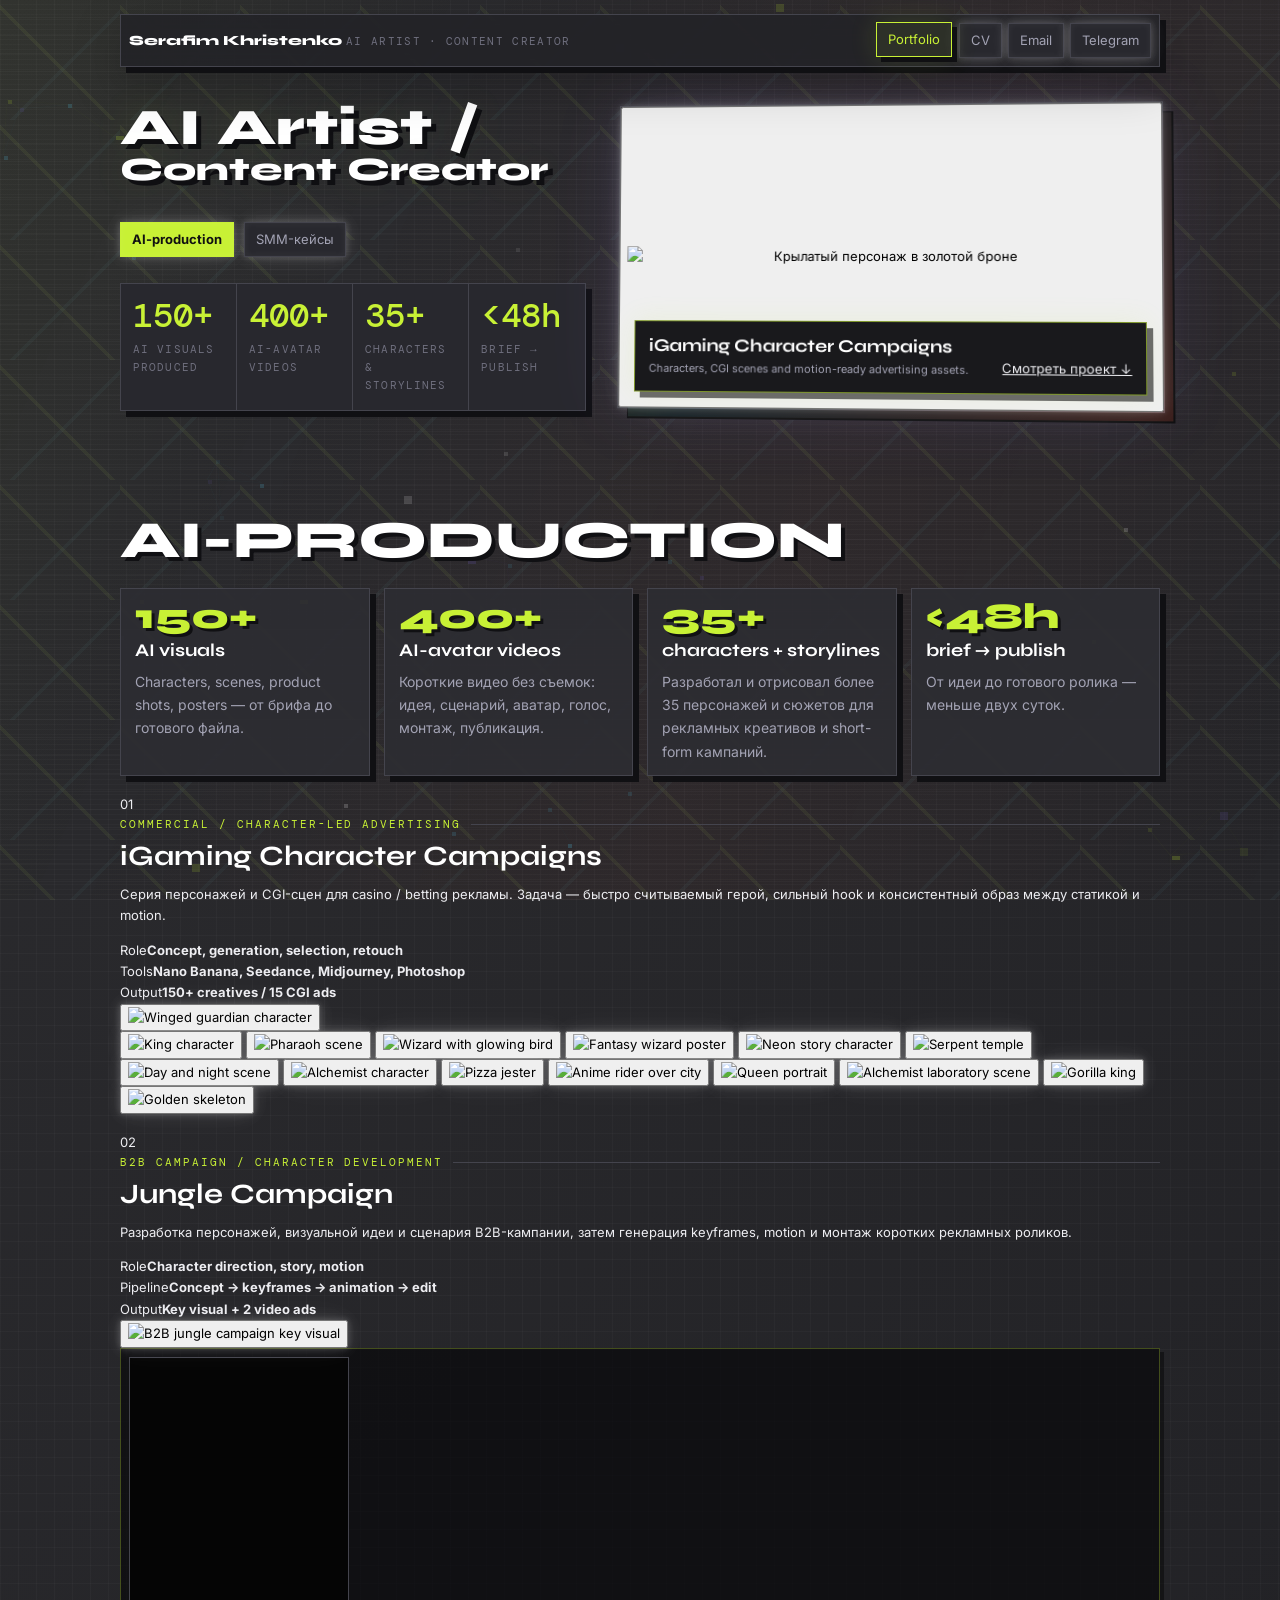
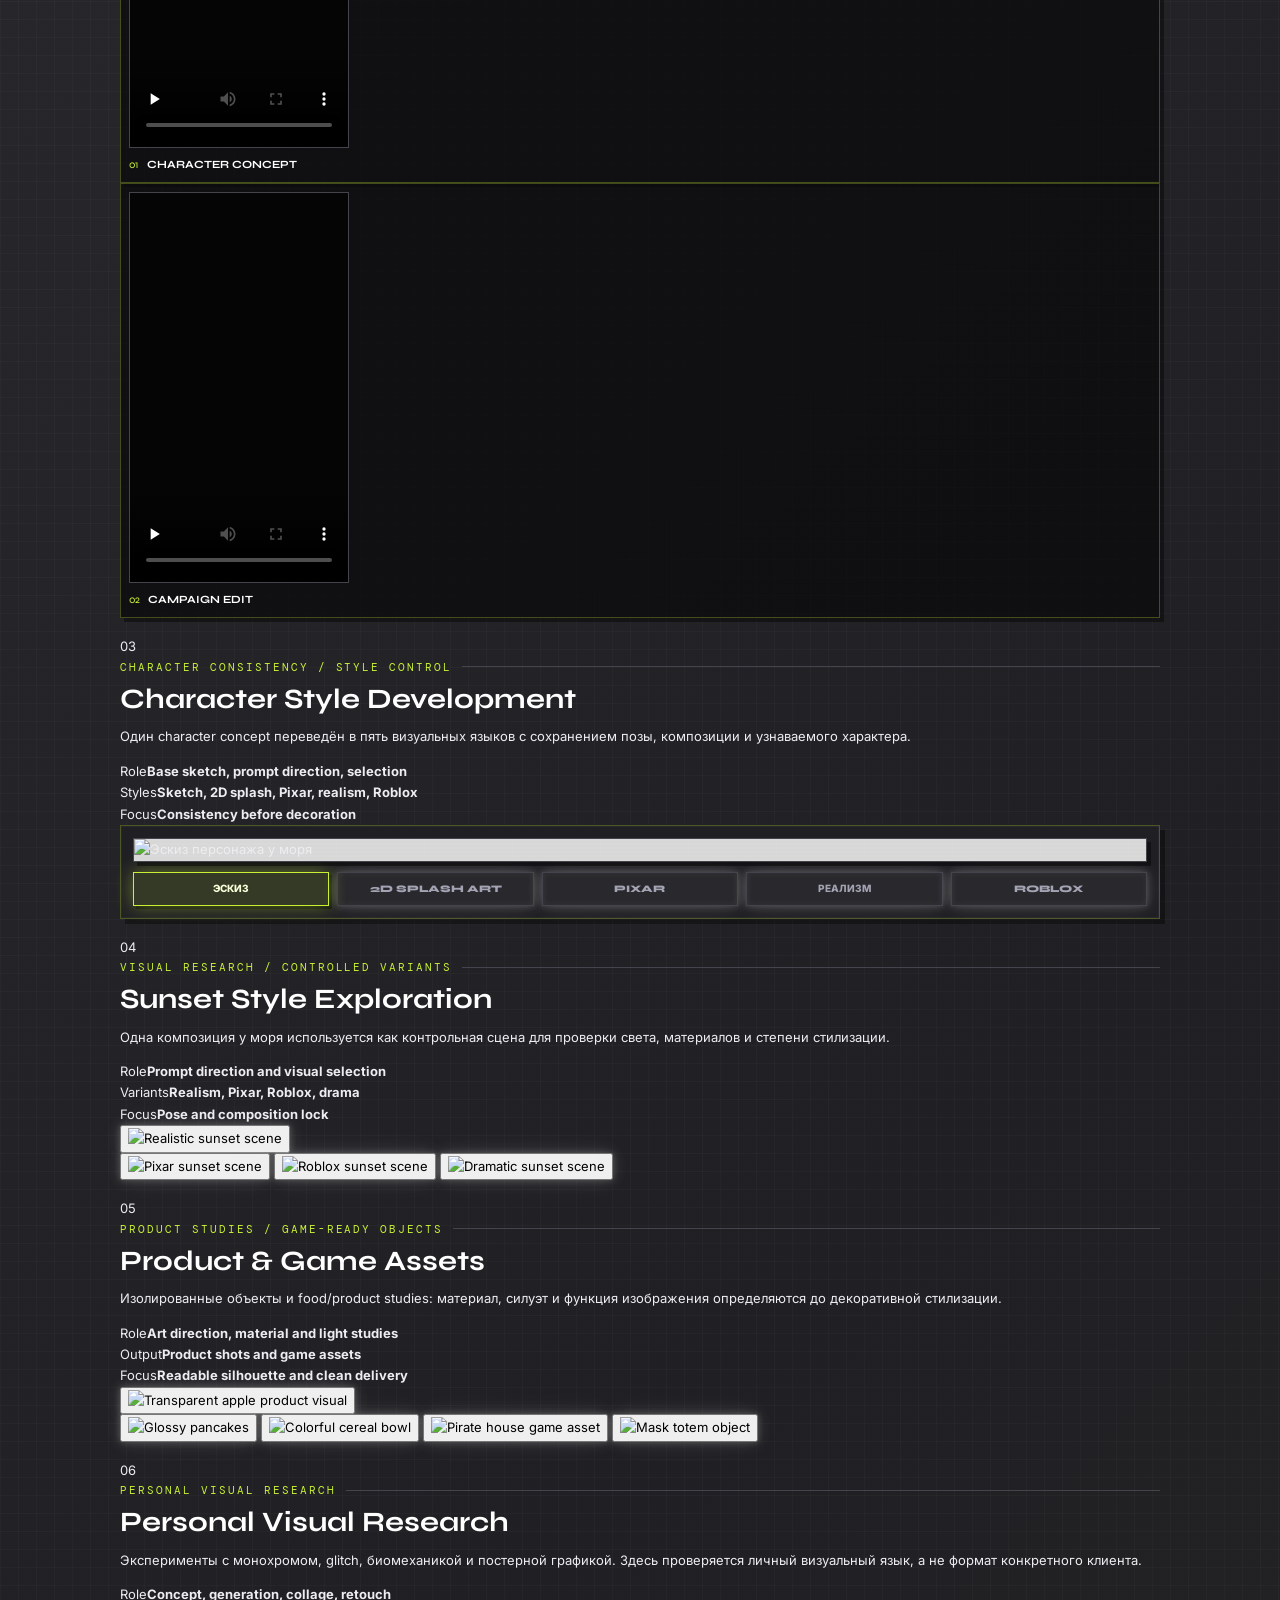
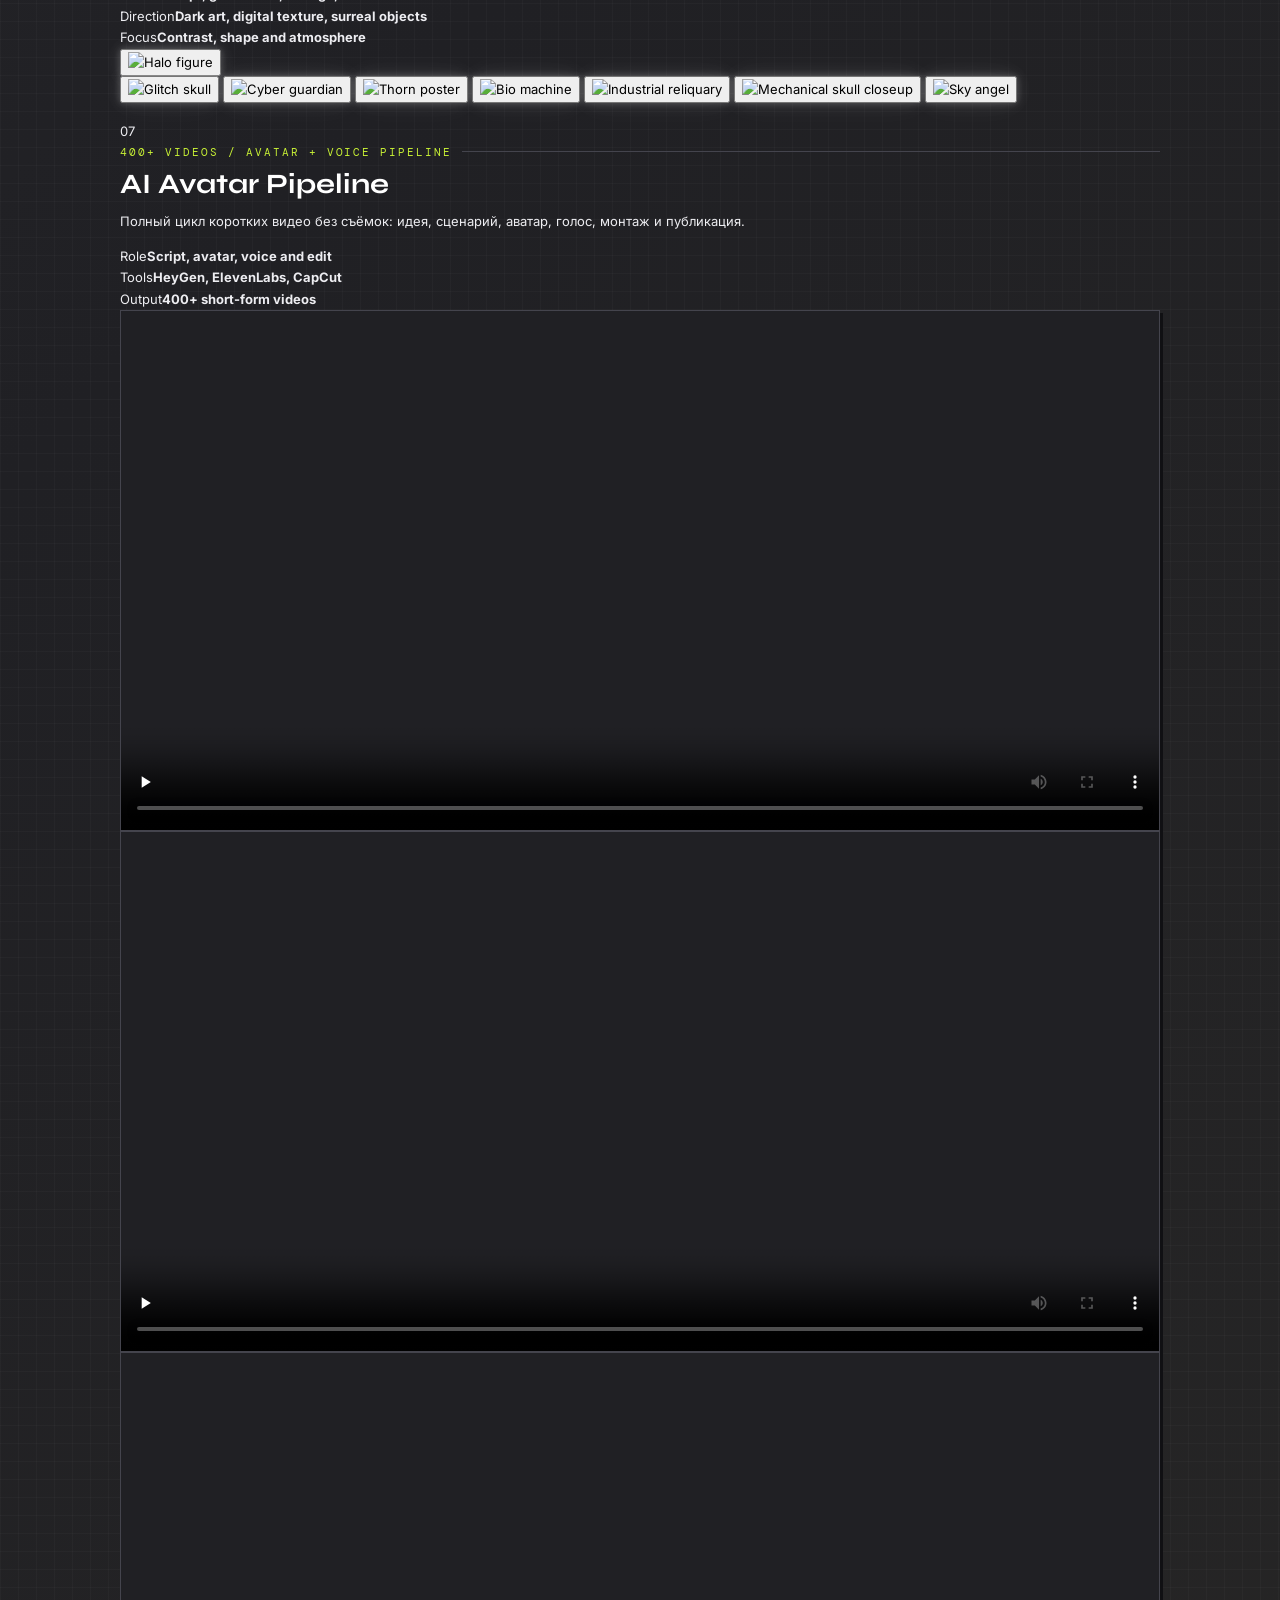
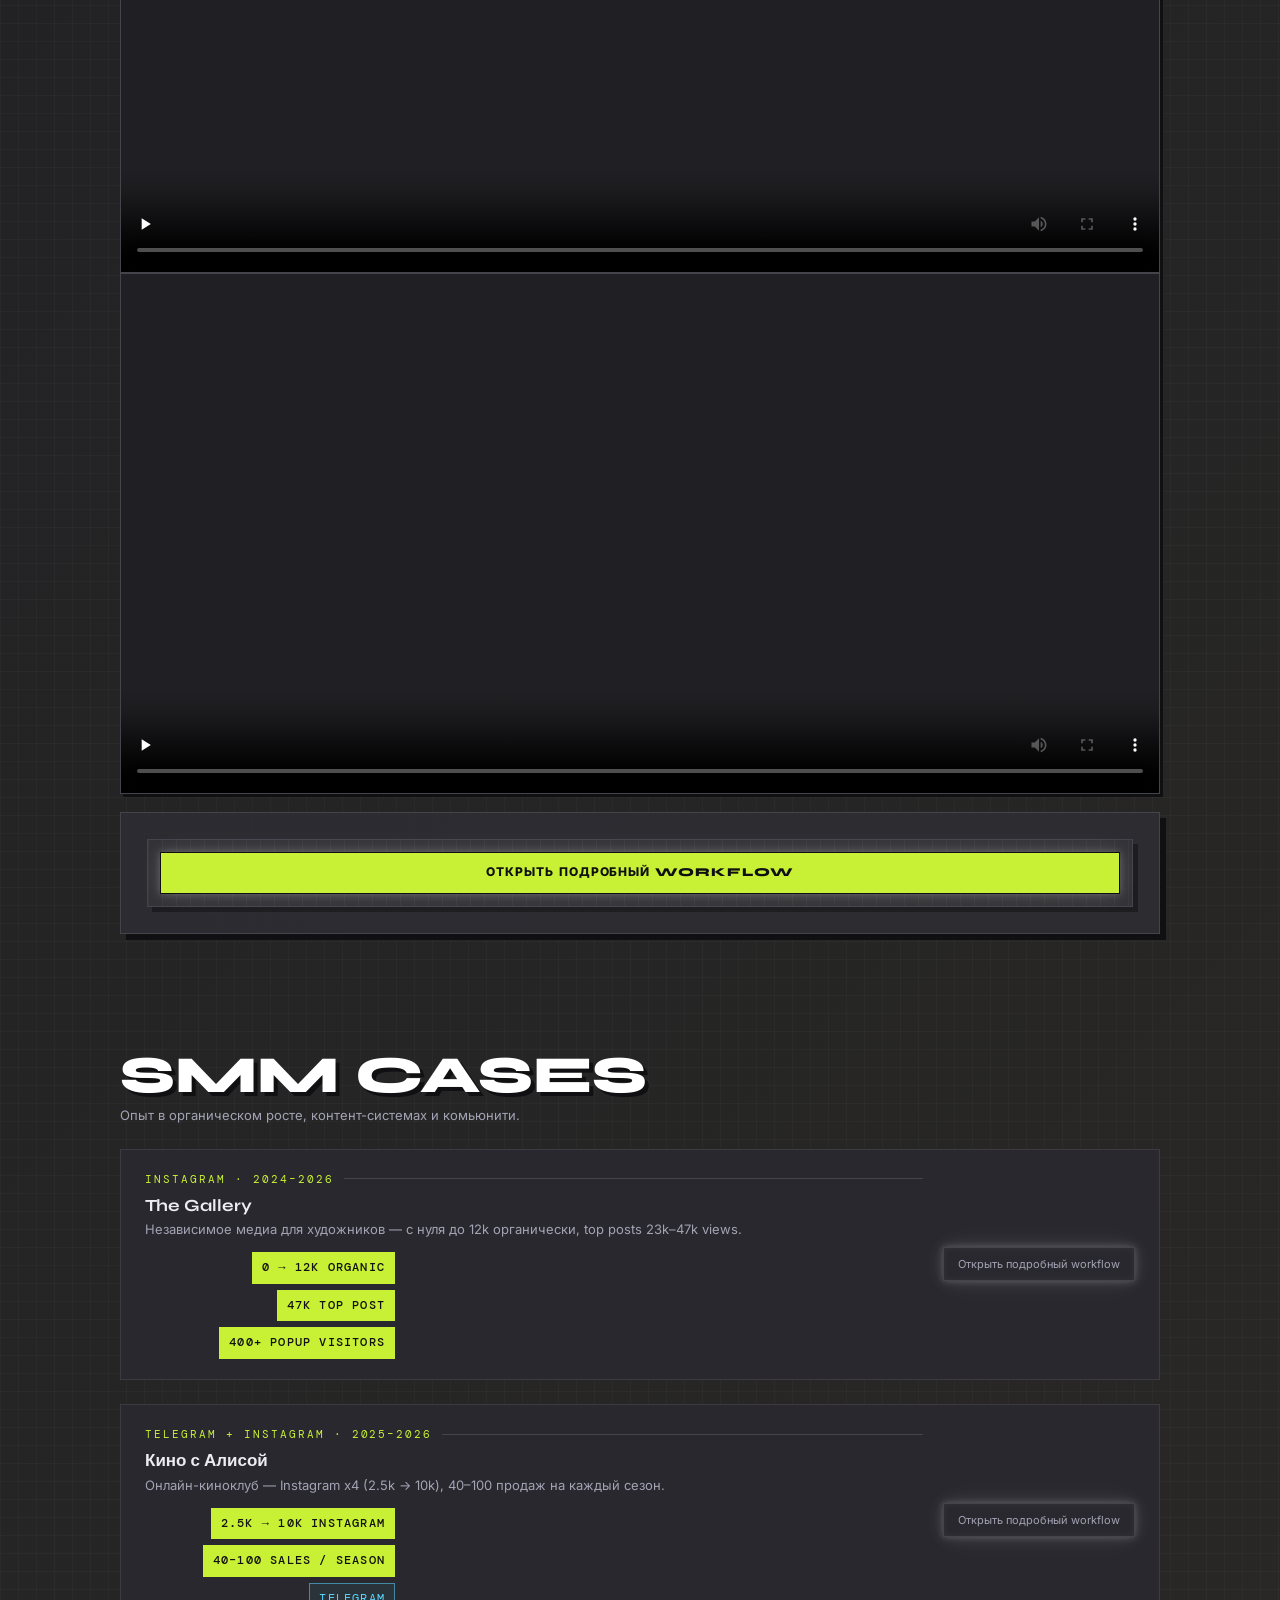
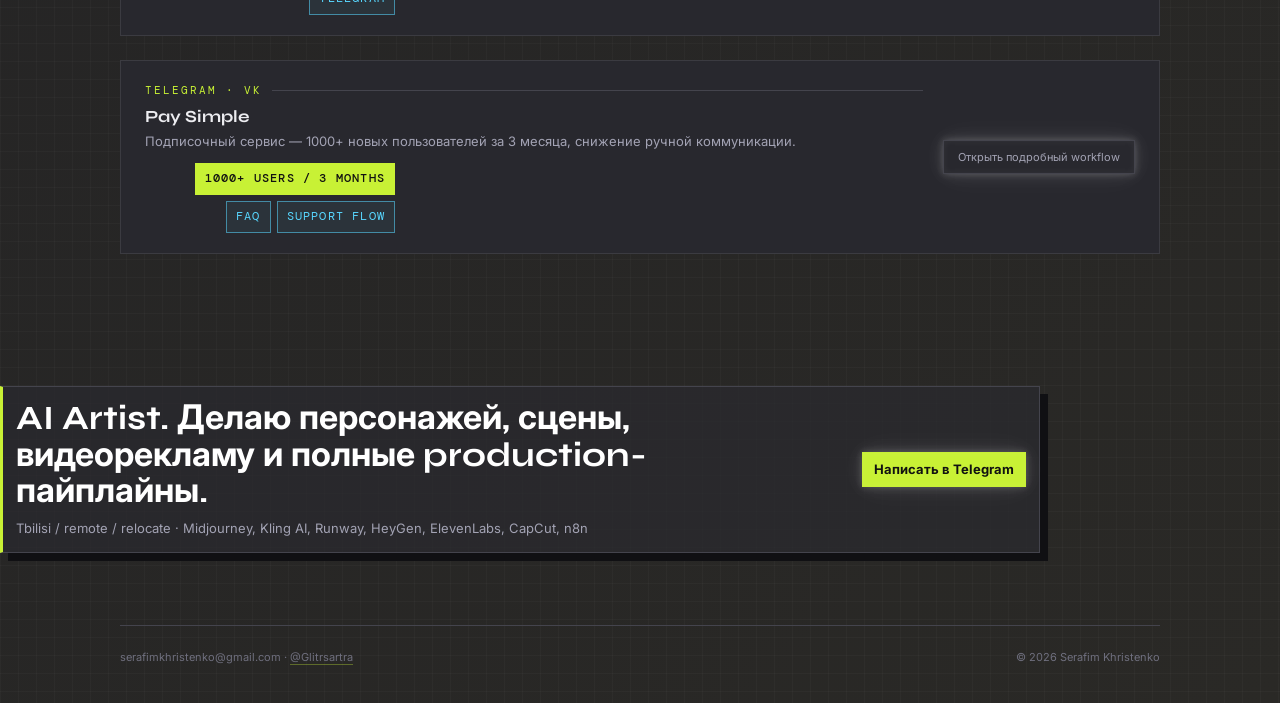
==== commit c9cd8c2b: "Update index.html" ====
--- a/index.html
+++ b/index.html
@@ -3,263 +3,518 @@
 <head>
   <meta charset="utf-8">
   <meta name="viewport" content="width=device-width, initial-scale=1">
-  <meta name="description" content="Serafim Khristenko — AI Artist. Character development, visual concepts and AI production.">
-  <title>Serafim Khristenko — AI Artist</title>
+  <title>Serafim Khristenko — AI Artist & Content Creator</title>
   <link rel="preconnect" href="https://fonts.googleapis.com">
   <link rel="preconnect" href="https://fonts.gstatic.com" crossorigin>
   <link href="https://fonts.googleapis.com/css2?family=DM+Mono:wght@400;500&family=Inter:wght@400;500;600;700&family=Syne:wght@700;800&display=swap" rel="stylesheet">
-  <link rel="stylesheet" href="styles.css?v=editorial-ai-artist">
+  <link rel="stylesheet" href="styles.css?v=project-gallery">
 </head>
-<body class="editorial-page">
+<body>
   <canvas class="pixel-canvas" aria-hidden="true"></canvas>
 
-  <header class="editorial-header shell">
-    <a class="editorial-brand" href="#top">Serafim Khristenko</a>
-    <nav class="editorial-nav" aria-label="Portfolio navigation">
-      <a href="#commercial">Commercial</a>
-      <a href="#style-development">Style Development</a>
-      <a href="#personal">Personal</a>
-      <a href="#process">Process</a>
-      <a href="cv.html">CV</a>
+  <header class="topbar shell">
+    <a class="brand" href="index.html?fresh=ai-creative-gallery" aria-label="Serafim portfolio">
+      <span class="brand-text">
+        <span class="brand-name">Serafim Khristenko</span>
+        <span class="brand-role">AI Artist · Content Creator</span>
+      </span>
+    </a>
+    <nav class="nav" aria-label="Primary navigation">
+      <a class="active" href="index.html?fresh=ai-creative-gallery">Portfolio</a>
+      <a href="cv.html?fresh=ai-creative-gallery">CV</a>
+      <a href="mailto:serafimkhristenko@gmail.com">Email</a>
+      <a href="https://t.me/Glitrsartra">Telegram</a>
     </nav>
   </header>
 
-  <main id="top">
-    <section class="editorial-hero shell">
-      <div class="editorial-hero-copy">
-        <p class="editorial-eyebrow">AI artist / concept development / production</p>
-        <h1><span>Serafim Khristenko</span>AI Artist</h1>
-        <p class="editorial-lead">Character development, visual concepts<span class="editorial-mobile-break"><br></span> and AI production for advertising, games and <span class="editorial-nowrap">short-form campaigns.</span></p>
-        <div class="editorial-proof" aria-label="Selected production facts">
-          <span>SpinLabs / BetCore</span>
-          <span>150+ creatives</span>
-          <span>15 CGI ads</span>
-          <span>&lt;48h production</span>
+  <main>
+    <section class="hero shell">
+      <div class="hero-copy">
+        <div>
+          <h1><span class="hero-title-line">AI Artist /</span><span class="hero-title-line hero-title-line--wide">Content Creator</span></h1>
+          <div class="hero-actions">
+            <a class="pixel-button primary" href="#ai-production">AI-production</a>
+            <a class="pixel-button" href="#cases">SMM-кейсы</a>
+          </div>
         </div>
-        <a class="editorial-arrow-link" href="#commercial">View selected work <span aria-hidden="true">↓</span></a>
-      </div>
-      <button class="editorial-hero-art" type="button" data-gallery-item
-        data-src="assets/board_ai_angel_armor.webp"
-        data-title="Winged guardian"
-        data-text="Character-led key visual: controlled silhouette, ornamental detail and a clear focal point for an advertising campaign.">
-        <img src="assets/board_ai_angel_armor.webp" alt="AI character concept — winged guardian">
-      </button>
+        <div class="metrics" aria-label="Portfolio metrics">
+          <div class="metric">
+            <span class="metric-value">150+</span>
+            <span class="metric-label">AI visuals produced</span>
+          </div>
+          <div class="metric">
+            <span class="metric-value">400+</span>
+            <span class="metric-label">AI-avatar videos</span>
+          </div>
+          <div class="metric">
+            <span class="metric-value">35+</span>
+            <span class="metric-label">characters & storylines</span>
+          </div>
+          <div class="metric">
+            <span class="metric-value">&lt;48h</span>
+            <span class="metric-label">brief → publish</span>
+          </div>
+        </div>
+      </div>
+
+      <aside class="hero-panel hero-feature" aria-label="Featured iGaming campaign">
+        <button class="hero-feature-image" type="button" data-gallery-item
+          data-src="assets/board_ai_angel_armor.webp"
+          data-title="iGaming Character Campaigns — Winged guardian"
+          data-text="Главный character key visual серии: читаемый силуэт, премиальная детализация и композиция, подготовленная для рекламной кампании.">
+          <img src="assets/board_ai_angel_armor.webp" alt="Крылатый персонаж в золотой броне">
+        </button>
+        <div class="hero-label">
+          <div>
+            <strong>iGaming Character Campaigns</strong>
+            <span>Characters, CGI scenes and motion-ready advertising assets.</span>
+          </div>
+          <a class="hero-project-link" href="#igaming">Смотреть проект ↓</a>
+        </div>
+      </aside>
     </section>
 
-    <section class="editorial-intro">
-      <div class="shell editorial-intro-grid">
-        <p class="editorial-index">01 / Selected work</p>
-        <h2>I build visual systems, not isolated generations.</h2>
-        <p>Моя задача — перевести бриф в персонажа, мир и серию согласованных кадров, которые можно продолжить в motion, рекламе и контенте.</p>
+    <!-- ═══════════════════════════════════════════════════
+         AI-PRODUCTION — главная секция
+    ═══════════════════════════════════════════════════ -->
+    <section class="section shell" id="ai-production">
+      <div class="section-head">
+        <div>
+          <h2>AI-PRODUCTION</h2>
+        </div>
+      </div>
+
+      <div class="production-stack">
+        <div class="production-overview">
+          <div class="production-stat">
+            <span>150+</span>
+            <strong>AI visuals</strong>
+            <p>Characters, scenes, product shots, posters — от брифа до готового файла.</p>
+          </div>
+          <div class="production-stat">
+            <span>400+</span>
+            <strong>AI-avatar videos</strong>
+            <p>Короткие видео без съемок: идея, сценарий, аватар, голос, монтаж, публикация.</p>
+          </div>
+          <div class="production-stat">
+            <span>35+</span>
+            <strong>characters + storylines</strong>
+            <p>Разработал и отрисовал более 35 персонажей и сюжетов для рекламных креативов и short-form кампаний.</p>
+          </div>
+          <div class="production-stat">
+            <span>&lt;48h</span>
+            <strong>brief → publish</strong>
+            <p>От идеи до готового ролика — меньше двух суток.</p>
+          </div>
+        </div>
+
+        <article class="project-case" id="igaming">
+          <header class="project-case-head">
+            <span class="project-number">01</span>
+            <div>
+              <div class="section-kicker">commercial / character-led advertising</div>
+              <h3>iGaming Character Campaigns</h3>
+            </div>
+            <p>Серия персонажей и CGI-сцен для casino / betting рекламы. Задача — быстро считываемый герой, сильный hook и консистентный образ между статикой и motion.</p>
+          </header>
+          <div class="project-meta">
+            <div><span>Role</span><strong>Concept, generation, selection, retouch</strong></div>
+            <div><span>Tools</span><strong>Nano Banana, Seedance, Midjourney, Photoshop</strong></div>
+            <div><span>Output</span><strong>150+ creatives / 15 CGI ads</strong></div>
+          </div>
+          <div class="project-gallery project-gallery--lead-left">
+            <button class="project-image project-image--lead" type="button" data-gallery-item data-src="assets/board_ai_angel_armor.webp" data-title="iGaming Character Campaigns — Winged guardian" data-text="Главный key visual серии: силуэт и декоративная детализация для premium-направления кампании.">
+              <img loading="lazy" src="assets/board_ai_angel_armor.webp" alt="Winged guardian character">
+            </button>
+            <div class="project-support-grid project-support-grid--dense">
+              <button class="project-image" type="button" data-gallery-item data-src="assets/ai_creative_02_king.webp" data-title="iGaming Character Campaigns — King" data-text="Чистый рекламный силуэт и жест, рассчитанные на мобильный формат."><img loading="lazy" src="assets/ai_creative_02_king.webp" alt="King character"></button>
+              <button class="project-image" type="button" data-gallery-item data-src="assets/ai_creative_03_pharaoh.webp" data-title="iGaming Character Campaigns — Pharaoh" data-text="Character scene с действием и эмоциональной подачей для короткого ролика."><img loading="lazy" src="assets/ai_creative_03_pharaoh.webp" alt="Pharaoh scene"></button>
+              <button class="project-image" type="button" data-gallery-item data-src="assets/ai_creative_04_wizard_bird.webp" data-title="iGaming Character Campaigns — Wizard and bird" data-text="Фэнтези-персонаж с prop, направленным светом и контролируемым окружением."><img loading="lazy" src="assets/ai_creative_04_wizard_bird.webp" alt="Wizard with glowing bird"></button>
+              <button class="project-image" type="button" data-gallery-item data-src="assets/ai_creative_05_wizard.webp" data-title="iGaming Character Campaigns — Fantasy poster" data-text="Постерное направление с насыщенной детализацией и читаемым центром композиции."><img loading="lazy" src="assets/ai_creative_05_wizard.webp" alt="Fantasy wizard poster"></button>
+              <button class="project-image" type="button" data-gallery-item data-src="assets/ai_creative_06_neon_story.webp" data-title="iGaming Character Campaigns — Neon story" data-text="Неоновое промо-направление с персонажем и световыми эффектами."><img loading="lazy" src="assets/ai_creative_06_neon_story.webp" alt="Neon story character"></button>
+              <button class="project-image" type="button" data-gallery-item data-src="assets/ai_creative_07_serpent_temple.webp" data-title="iGaming Character Campaigns — Serpent temple" data-text="Environment key visual с вертикальной композицией и крупным landmark."><img loading="lazy" src="assets/ai_creative_07_serpent_temple.webp" alt="Serpent temple"></button>
+              <button class="project-image" type="button" data-gallery-item data-src="assets/ai_creative_08_day_night_scene.webp" data-title="iGaming Character Campaigns — Day and night" data-text="Контрастная система двух миров, подготовленная для motion."><img loading="lazy" src="assets/ai_creative_08_day_night_scene.webp" alt="Day and night scene"></button>
+              <button class="project-image" type="button" data-gallery-item data-src="assets/ai_creative_09_alchemist_character.webp" data-title="iGaming Character Campaigns — Alchemist" data-text="Персонажный кадр с предметом действия и зелёным световым акцентом."><img loading="lazy" src="assets/ai_creative_09_alchemist_character.webp" alt="Alchemist character"></button>
+              <button class="project-image" type="button" data-gallery-item data-src="assets/ai_creative_10_pizza_jester.webp" data-title="iGaming Character Campaigns — Pizza jester" data-text="Развлекательный креатив с движением и понятным объектом внимания."><img loading="lazy" src="assets/ai_creative_10_pizza_jester.webp" alt="Pizza jester"></button>
+              <button class="project-image" type="button" data-gallery-item data-src="assets/ai_creative_11_bike_city.webp" data-title="iGaming Character Campaigns — Anime rider" data-text="Динамичный кадр с масштабом города и центральным героем."><img loading="lazy" src="assets/ai_creative_11_bike_city.webp" alt="Anime rider over city"></button>
+              <button class="project-image" type="button" data-gallery-item data-src="assets/ai_creative_12_queen.webp" data-title="iGaming Character Campaigns — Queen" data-text="Портретное направление с контролем света, украшений и цветовой системы."><img loading="lazy" src="assets/ai_creative_12_queen.webp" alt="Queen portrait"></button>
+              <button class="project-image" type="button" data-gallery-item data-src="assets/ai_creative_13_alchemist_scene.webp" data-title="iGaming Character Campaigns — Laboratory scene" data-text="CGI-сцена, собранная как keyframe для последующей анимации."><img loading="lazy" src="assets/ai_creative_13_alchemist_scene.webp" alt="Alchemist laboratory scene"></button>
+              <button class="project-image" type="button" data-gallery-item data-src="assets/ai_creative_14_gorilla_king.webp" data-title="iGaming Character Campaigns — Gorilla king" data-text="Маскот с сильным силуэтом, короной и системой аксессуаров."><img loading="lazy" src="assets/ai_creative_14_gorilla_king.webp" alt="Gorilla king"></button>
+              <button class="project-image" type="button" data-gallery-item data-src="assets/board_ai_gold_skeleton.webp" data-title="iGaming Character Campaigns — Golden skeleton" data-text="Барочное premium-направление с симметричной композицией и золотыми материалами."><img loading="lazy" src="assets/board_ai_gold_skeleton.webp" alt="Golden skeleton"></button>
+            </div>
+          </div>
+        </article>
+
+        <article class="project-case project-case--reverse" id="b2b-campaign">
+          <header class="project-case-head">
+            <span class="project-number">02</span>
+            <div>
+              <div class="section-kicker">B2B campaign / character development</div>
+              <h3>Jungle Campaign</h3>
+            </div>
+            <p>Разработка персонажей, визуальной идеи и сценария B2B-кампании, затем генерация keyframes, motion и монтаж коротких рекламных роликов.</p>
+          </header>
+          <div class="project-meta">
+            <div><span>Role</span><strong>Character direction, story, motion</strong></div>
+            <div><span>Pipeline</span><strong>Concept → keyframes → animation → edit</strong></div>
+            <div><span>Output</span><strong>Key visual + 2 video ads</strong></div>
+          </div>
+          <div class="project-gallery project-gallery--lead-right">
+            <button class="project-image project-image--lead project-image--landscape" type="button" data-gallery-item data-src="assets/ai_production_wide_jungle.webp" data-title="B2B Jungle Campaign — Key visual" data-text="Главный кадр кампании: персонажи, динамичная сцена и визуальная система для продолжения в видео.">
+              <img loading="lazy" src="assets/ai_production_wide_jungle.webp" alt="B2B jungle campaign key visual">
+            </button>
+            <div class="project-video-grid" aria-label="B2B campaign video demos">
+              <figure class="ai-video-card"><video controls playsinline preload="none" poster="assets/ai_production_demo_01_thumb.webp" src="assets/ai_production_demo_01.mp4#t=0.1"></video><figcaption><span>01</span><strong>Character concept</strong></figcaption></figure>
+              <figure class="ai-video-card"><video controls playsinline preload="none" poster="assets/ai_production_demo_02_thumb.webp" src="assets/ai_production_demo_02.mp4#t=0.1"></video><figcaption><span>02</span><strong>Campaign edit</strong></figcaption></figure>
+            </div>
+          </div>
+        </article>
+
+        <article class="project-case" id="style-development">
+          <header class="project-case-head">
+            <span class="project-number">03</span>
+            <div>
+              <div class="section-kicker">character consistency / style control</div>
+              <h3>Character Style Development</h3>
+            </div>
+            <p>Один character concept переведён в пять визуальных языков с сохранением позы, композиции и узнаваемого характера.</p>
+          </header>
+          <div class="project-meta">
+            <div><span>Role</span><strong>Base sketch, prompt direction, selection</strong></div>
+            <div><span>Styles</span><strong>Sketch, 2D splash, Pixar, realism, Roblox</strong></div>
+            <div><span>Focus</span><strong>Consistency before decoration</strong></div>
+          </div>
+          <div class="style-slider project-style-slider" data-style-slider aria-label="Один персонаж в разных визуальных стилях">
+            <div class="style-slider-frame"><img loading="lazy" src="assets/style_variant_sketch.webp" alt="Эскиз персонажа у моря" data-style-slider-image></div>
+            <div class="style-slider-controls" aria-label="Варианты стиля персонажа">
+              <button class="style-slider-control is-active" type="button" data-style-src="assets/style_variant_sketch.webp" data-style-alt="Эскиз персонажа у моря">Эскиз</button>
+              <button class="style-slider-control" type="button" data-style-src="assets/style_variant_2d_splash.webp" data-style-alt="Персонаж в стиле 2D splash art">2D splash art</button>
+              <button class="style-slider-control" type="button" data-style-src="assets/style_variant_pixar.webp" data-style-alt="Персонаж в Pixar-стиле">Pixar</button>
+              <button class="style-slider-control" type="button" data-style-src="assets/style_variant_realism.webp" data-style-alt="Персонаж в реалистичном стиле">Реализм</button>
+              <button class="style-slider-control" type="button" data-style-src="assets/style_variant_roblox.webp" data-style-alt="Персонаж в Roblox-эстетике">Roblox</button>
+            </div>
+          </div>
+        </article>
+
+        <article class="project-case project-case--reverse" id="sunset-exploration">
+          <header class="project-case-head">
+            <span class="project-number">04</span>
+            <div>
+              <div class="section-kicker">visual research / controlled variants</div>
+              <h3>Sunset Style Exploration</h3>
+            </div>
+            <p>Одна композиция у моря используется как контрольная сцена для проверки света, материалов и степени стилизации.</p>
+          </header>
+          <div class="project-meta">
+            <div><span>Role</span><strong>Prompt direction and visual selection</strong></div>
+            <div><span>Variants</span><strong>Realism, Pixar, Roblox, drama</strong></div>
+            <div><span>Focus</span><strong>Pose and composition lock</strong></div>
+          </div>
+          <div class="project-gallery project-gallery--lead-right">
+            <button class="project-image project-image--lead" type="button" data-gallery-item data-src="assets/board_ai_sunset_realism.webp" data-title="Sunset Style Exploration — Realism" data-text="Базовый кинематографичный вариант с естественными материалами и светом."><img loading="lazy" src="assets/board_ai_sunset_realism.webp" alt="Realistic sunset scene"></button>
+            <div class="project-support-grid">
+              <button class="project-image" type="button" data-gallery-item data-src="assets/board_ai_sunset_pixar.webp" data-title="Sunset Style Exploration — Pixar" data-text="Анимационный вариант с мягким светом и упрощёнными материалами."><img loading="lazy" src="assets/board_ai_sunset_pixar.webp" alt="Pixar sunset scene"></button>
+              <button class="project-image" type="button" data-gallery-item data-src="assets/board_ai_roblox_sunset.webp" data-title="Sunset Style Exploration — Roblox" data-text="Игровая стилизация той же позы и композиции."><img loading="lazy" src="assets/board_ai_roblox_sunset.webp" alt="Roblox sunset scene"></button>
+              <button class="project-image project-image--wide" type="button" data-gallery-item data-src="assets/board_ai_sunset_drama.webp" data-title="Sunset Style Exploration — Drama" data-text="Контрастный вариант с объёмными облаками и насыщенной золотой палитрой."><img loading="lazy" src="assets/board_ai_sunset_drama.webp" alt="Dramatic sunset scene"></button>
+            </div>
+          </div>
+        </article>
+
+        <article class="project-case" id="product-assets">
+          <header class="project-case-head">
+            <span class="project-number">05</span>
+            <div>
+              <div class="section-kicker">product studies / game-ready objects</div>
+              <h3>Product &amp; Game Assets</h3>
+            </div>
+            <p>Изолированные объекты и food/product studies: материал, силуэт и функция изображения определяются до декоративной стилизации.</p>
+          </header>
+          <div class="project-meta">
+            <div><span>Role</span><strong>Art direction, material and light studies</strong></div>
+            <div><span>Output</span><strong>Product shots and game assets</strong></div>
+            <div><span>Focus</span><strong>Readable silhouette and clean delivery</strong></div>
+          </div>
+          <div class="project-gallery project-gallery--lead-left">
+            <button class="project-image project-image--lead" type="button" data-gallery-item data-src="assets/board_ai_transparent_apple.webp" data-title="Product & Game Assets — Transparent apple" data-text="Материал и отражения для чистого product visual на светлом фоне."><img loading="lazy" src="assets/board_ai_transparent_apple.webp" alt="Transparent apple product visual"></button>
+            <div class="project-support-grid">
+              <button class="project-image" type="button" data-gallery-item data-src="assets/board_ai_glossy_pancakes.webp" data-title="Product & Game Assets — Glossy breakfast" data-text="Food visual с мягким светом и рекламной глянцевой фактурой."><img loading="lazy" src="assets/board_ai_glossy_pancakes.webp" alt="Glossy pancakes"></button>
+              <button class="project-image" type="button" data-gallery-item data-src="assets/board_ai_cereal_bowl.webp" data-title="Product & Game Assets — Colorful cereal" data-text="Яркий friendly-вариант food visual."><img loading="lazy" src="assets/board_ai_cereal_bowl.webp" alt="Colorful cereal bowl"></button>
+              <button class="project-image" type="button" data-gallery-item data-src="assets/ai_creative_01_pirate_house.webp" data-title="Product & Game Assets — Pirate house" data-text="Casual-game объект с читаемым силуэтом и потенциалом для анимации."><img loading="lazy" src="assets/ai_creative_01_pirate_house.webp" alt="Pirate house game asset"></button>
+              <button class="project-image" type="button" data-gallery-item data-src="assets/board_ai_mask_totem.webp" data-title="Product & Game Assets — Mask totem" data-text="Концепт объекта с механическими деталями и нейтральным материалом."><img loading="lazy" src="assets/board_ai_mask_totem.webp" alt="Mask totem object"></button>
+            </div>
+          </div>
+        </article>
+
+        <article class="project-case project-case--reverse" id="personal">
+          <header class="project-case-head">
+            <span class="project-number">06</span>
+            <div>
+              <div class="section-kicker">personal visual research</div>
+              <h3>Personal Visual Research</h3>
+            </div>
+            <p>Эксперименты с монохромом, glitch, биомеханикой и постерной графикой. Здесь проверяется личный визуальный язык, а не формат конкретного клиента.</p>
+          </header>
+          <div class="project-meta">
+            <div><span>Role</span><strong>Concept, generation, collage, retouch</strong></div>
+            <div><span>Direction</span><strong>Dark art, digital texture, surreal objects</strong></div>
+            <div><span>Focus</span><strong>Contrast, shape and atmosphere</strong></div>
+          </div>
+          <div class="project-gallery project-gallery--lead-right">
+            <button class="project-image project-image--lead" type="button" data-gallery-item data-src="assets/board_ai_halo_figure.webp" data-title="Personal Visual Research — Halo figure" data-text="Монохромное исследование свечения, сакральной иконографии и цифровой фактуры."><img loading="lazy" src="assets/board_ai_halo_figure.webp" alt="Halo figure"></button>
+            <div class="project-support-grid project-support-grid--dense">
+              <button class="project-image" type="button" data-gallery-item data-src="assets/board_ai_glitch_skull.webp" data-title="Personal Visual Research — Glitch skull" data-text="Постерный glitch-эксперимент с цифровой фактурой."><img loading="lazy" src="assets/board_ai_glitch_skull.webp" alt="Glitch skull"></button>
+              <button class="project-image" type="button" data-gallery-item data-src="assets/board_ai_cyborg_guardian.webp" data-title="Personal Visual Research — Cyber guardian" data-text="Тёмный character study с металлическими материалами."><img loading="lazy" src="assets/board_ai_cyborg_guardian.webp" alt="Cyber guardian"></button>
+              <button class="project-image" type="button" data-gallery-item data-src="assets/board_ai_thorn_poster.webp" data-title="Personal Visual Research — Thorn poster" data-text="Blackwork-постер с органической структурой и жёстким контрастом."><img loading="lazy" src="assets/board_ai_thorn_poster.webp" alt="Thorn poster"></button>
+              <button class="project-image" type="button" data-gallery-item data-src="assets/board_ai_bio_machine.webp" data-title="Personal Visual Research — Bio machine" data-text="Объект на стыке биомеханики и постапокалиптической архитектуры."><img loading="lazy" src="assets/board_ai_bio_machine.webp" alt="Bio machine"></button>
+              <button class="project-image" type="button" data-gallery-item data-src="assets/board_ai_industrial_cylinder.webp" data-title="Personal Visual Research — Industrial reliquary" data-text="Индустриальная архитектура и фигура внутри стеклянной капсулы."><img loading="lazy" src="assets/board_ai_industrial_cylinder.webp" alt="Industrial reliquary"></button>
+              <button class="project-image" type="button" data-gallery-item data-src="assets/board_ai_skull_closeup.webp" data-title="Personal Visual Research — Skull detail" data-text="Крупный фрагмент для исследования материала и character detail."><img loading="lazy" src="assets/board_ai_skull_closeup.webp" alt="Mechanical skull closeup"></button>
+              <button class="project-image project-image--wide" type="button" data-gallery-item data-src="assets/board_ai_sky_angel.webp" data-title="Personal Visual Research — Sky angel" data-text="Кинематографичный кадр с зерном, небом и эффектом вспышки."><img loading="lazy" src="assets/board_ai_sky_angel.webp" alt="Sky angel"></button>
+            </div>
+          </div>
+        </article>
+
+        <article class="project-case avatar-project" id="avatar-pipeline">
+          <header class="project-case-head">
+            <span class="project-number">07</span>
+            <div>
+              <div class="section-kicker">400+ videos / avatar + voice pipeline</div>
+              <h3>AI Avatar Pipeline</h3>
+            </div>
+            <p>Полный цикл коротких видео без съёмок: идея, сценарий, аватар, голос, монтаж и публикация.</p>
+          </header>
+          <div class="project-meta">
+            <div><span>Role</span><strong>Script, avatar, voice and edit</strong></div>
+            <div><span>Tools</span><strong>HeyGen, ElevenLabs, CapCut</strong></div>
+            <div><span>Output</span><strong>400+ short-form videos</strong></div>
+          </div>
+          <div class="project-avatar-grid" aria-label="AI avatar video demos">
+            <video class="avatar-demo-video" controls playsinline preload="none" poster="assets/avatar_demo_01_thumb.webp" src="assets/avatar_demo_01.mp4#t=0.1" aria-label="AI avatar demo 01"></video>
+            <video class="avatar-demo-video" controls playsinline preload="none" poster="assets/avatar_demo_02_thumb.webp" src="assets/avatar_demo_02.mp4#t=0.1" aria-label="AI avatar demo 02"></video>
+            <video class="avatar-demo-video" controls playsinline preload="none" poster="assets/avatar_demo_03_thumb.webp" src="assets/avatar_demo_03.mp4#t=0.1" aria-label="AI avatar demo 03"></video>
+            <video class="avatar-demo-video" controls playsinline preload="none" poster="assets/avatar_demo_04_thumb.webp" src="assets/avatar_demo_04.mp4#t=0.1" aria-label="AI avatar demo 04"></video>
+          </div>
+        </article>
+
+        <article class="production-panel workflow-panel">
+          <div class="production-copy">
+            <div class="workflow-spoiler" data-spoiler>
+              <div class="workflow-spoiler-body" data-spoiler-body>
+                <div class="section-kicker">keyframes / low-res demos / token economy</div>
+                <h3>Как устроен production-процесс</h3>
+                <p class="workflow-lead">Строю AI-production как систему итераций: сначала keyframes и low-res демо, финальный рендер — только для выбранных вариантов. Так экономятся токены, время и бюджет.</p>
+                <div class="workflow-detail-grid">
+                  <section class="workflow-detail-card">
+                    <h4>Алгоритм промптинга</h4>
+                    <p>Начинаю с задачи, аудитории, площадки и референсов. После первой генерации точечно уточняю: поза, эмоция, ракурс, свет, костюм, текстовые зоны и ограничения платформы.</p>
+                  </section>
+                  <section class="workflow-detail-card">
+                    <h4>AI-avatar видео</h4>
+                    <p>Пишу сценарий с хуком, структурой и CTA. В HeyGen собираю аватар, мимику и жесты; в ElevenLabs настраиваю голос, интонацию и паузы; затем монтирую и адаптирую под Reels / Shorts.</p>
+                  </section>
+                  <section class="workflow-detail-card">
+                    <h4>Финальная сборка</h4>
+                    <p>После отбора — апскейл, motion, монтаж, титры, цвет, обложка и версии под разные площадки.</p>
+                  </section>
+                </div>
+              </div>
+              <button class="workflow-spoiler-toggle" type="button" data-spoiler-toggle aria-expanded="false">Открыть подробный workflow</button>
+            </div>
+          </div>
+        </article>
+
       </div>
     </section>
 
-    <section class="editorial-case editorial-case--light" id="commercial">
-      <div class="shell">
-        <header class="editorial-case-head">
-          <div>
-            <p class="editorial-index">01 / Commercial AI Creatives</p>
-            <h2>Characters built for campaigns</h2>
-          </div>
-          <p>Коммерческие креативы для SpinLabs и BetCore: персонажи должны быстро считываться, сохранять характер между кадрами и работать в статике и motion.</p>
-        </header>
-
-        <div class="editorial-brief-grid">
-          <div><span>Brief</span><p>Создать character-led рекламу для casino / betting продуктов.</p></div>
-          <div><span>My role</span><p>Concept, generation, selection, retouch, keyframes and motion-ready assets.</p></div>
-          <div><span>Constraints</span><p>Вертикальные форматы, быстрый hook, platform specs и compliance.</p></div>
+    <!-- ═══════════════════════════════════════════════════
+         SMM CASES — в спойлерах
+    ═══════════════════════════════════════════════════ -->
+    <section class="section shell thumbnail-showcase" id="cases">
+      <div class="section-head">
+        <div>
+          <h2>SMM CASES</h2>
+          <p class="section-subhead">Опыт в органическом росте, контент-системах и комьюнити.</p>
         </div>
-
-        <div class="editorial-gallery editorial-gallery--commercial">
-          <button class="editorial-work editorial-work--hero" type="button" data-gallery-item data-src="assets/board_ai_angel_armor.webp" data-title="Winged guardian" data-text="Hero character direction selected for its readable silhouette and premium ornamental detail.">
-            <img loading="lazy" src="assets/board_ai_angel_armor.webp" alt="Winged guardian character">
-          </button>
-          <button class="editorial-work" type="button" data-gallery-item data-src="assets/ai_creative_02_king.webp" data-title="King character" data-text="A clean character pose designed to remain readable in mobile advertising formats.">
-            <img loading="lazy" src="assets/ai_creative_02_king.webp" alt="King advertising character">
-          </button>
-          <button class="editorial-work" type="button" data-gallery-item data-src="assets/ai_creative_03_pharaoh.webp" data-title="Pharaoh scene" data-text="Character, action and environment combined into a frame ready for animation.">
-            <img loading="lazy" src="assets/ai_creative_03_pharaoh.webp" alt="Pharaoh advertising scene">
-          </button>
-          <button class="editorial-work editorial-work--wide" type="button" data-gallery-item data-src="assets/ai_creative_14_gorilla_king.webp" data-title="Gorilla king" data-text="A high-contrast mascot direction with a controlled costume, pose and accessory system.">
-            <img loading="lazy" src="assets/ai_creative_14_gorilla_king.webp" alt="Gorilla king character">
-          </button>
-        </div>
-
-        <div class="editorial-video-grid">
-          <figure>
-            <video controls playsinline preload="none" poster="assets/ai_production_demo_01_thumb.webp" src="assets/ai_production_demo_01.mp4#t=0.1"></video>
-            <figcaption><span>01</span> Character concept and motion test</figcaption>
-          </figure>
-          <figure>
-            <video controls playsinline preload="none" poster="assets/ai_production_demo_02_thumb.webp" src="assets/ai_production_demo_02.mp4#t=0.1"></video>
-            <figcaption><span>02</span> Campaign edit and final pacing</figcaption>
-          </figure>
-        </div>
-
-        <div class="editorial-pipeline">
-          <span>Pipeline</span>
-          <p>Brief → references → character directions → selected keyframes → retouch → motion → final edit</p>
-          <strong>150+ creatives / 15 CGI video ads</strong>
-        </div>
+      </div>
+
+      <div class="case-list case-list--spoilers">
+
+        <!-- The Gallery -->
+        <article class="case-spoiler" data-spoiler>
+          <div class="case-spoiler-summary">
+            <div class="case-spoiler-meta">
+              <span class="section-kicker">Instagram · 2024–2026</span>
+              <h3>The Gallery</h3>
+              <p>Независимое медиа для художников — с нуля до 12k органически, top posts 23k–47k views.</p>
+            </div>
+            <div class="chip-row">
+              <span class="chip chip--result">0 → 12k organic</span>
+              <span class="chip chip--result">47k top post</span>
+              <span class="chip chip--result">400+ popup visitors</span>
+            </div>
+            <button class="case-spoiler-toggle pixel-button" type="button" data-spoiler-toggle aria-expanded="false">Подробнее</button>
+          </div>
+          <div class="case-spoiler-body" data-spoiler-body>
+            <div class="case-card case-card--inline">
+              <div class="case-copy">
+                <div>
+                  <div class="case-label case-label--what">Что делал</div>
+                  <ul class="case-points">
+                    <li>Выстроил контент-систему Instagram как основной канал коммуникации и точку входа в проект.</li>
+                    <li>Запустил регулярные рубрики, включая образовательные форматы и подборки open calls, которые привлекают новую релевантную аудиторию без таргета.</li>
+                    <li>Развивал коллаборационные форматы, через которые в проект приходили новые авторы и подписчики.</li>
+                    <li>Сформировал платформу как агрегатор выставок и возможностей для художников.</li>
+                    <li>Запустил монетизацию через платные submissions.</li>
+                  </ul>
+                  <div class="case-label case-label--result">Результат</div>
+                  <ul class="case-points">
+                    <li class="case-result">Рост аудитории с 0 до 12 тыс. подписчиков органически.</li>
+                    <li class="case-result">Заметные публикации набирали от 23k до 47k просмотров.</li>
+                    <li class="case-result">Через Instagram собрали участников для офлайн-ивентов: 400+ человек на поп-апе.</li>
+                  </ul>
+                </div>
+              </div>
+              <div class="case-gallery" aria-label="The Gallery screenshots">
+                <button class="gallery-shot" type="button" data-gallery-item data-src="assets/gallery_artist_post_metrics.webp" data-title="The Gallery - artist feature" data-text="Регулярные публикации об авторах собирали охваты и вовлечение вокруг платформы.">
+                  <img loading="lazy" src="assets/gallery_artist_post_metrics.webp" alt="The Gallery artist feature metrics">
+                </button>
+                <button class="gallery-shot" type="button" data-gallery-item data-src="assets/gallery_open_calls_metrics.webp" data-title="The Gallery - open calls" data-text="Подборки open calls стабильно приводили релевантную аудиторию художников.">
+                  <img loading="lazy" src="assets/gallery_open_calls_metrics.webp" alt="The Gallery open calls metrics">
+                </button>
+                <button class="gallery-shot" type="button" data-gallery-item data-src="assets/gallery_popup_photo_01.webp" data-title="The Gallery - pop-up" data-text="400+ человек на поп-апе в ноябре 2025.">
+                  <img loading="lazy" src="assets/gallery_popup_photo_01.webp" alt="The Gallery pop-up event">
+                </button>
+              </div>
+            </div>
+          </div>
+        </article>
+
+        <!-- Кино с Алисой -->
+        <article class="case-spoiler" data-spoiler>
+          <div class="case-spoiler-summary">
+            <div class="case-spoiler-meta">
+              <span class="section-kicker">Telegram + Instagram · 2025–2026</span>
+              <h3>Кино с Алисой</h3>
+              <p>Онлайн-киноклуб — Instagram x4 (2.5k → 10k), 40–100 продаж на каждый сезон.</p>
+            </div>
+            <div class="chip-row">
+              <span class="chip chip--result">2.5k → 10k Instagram</span>
+              <span class="chip chip--result">40–100 sales / season</span>
+              <span class="chip">Telegram</span>
+            </div>
+            <button class="case-spoiler-toggle pixel-button" type="button" data-spoiler-toggle aria-expanded="false">Подробнее</button>
+          </div>
+          <div class="case-spoiler-body" data-spoiler-body>
+            <div class="case-card case-card--inline">
+              <div class="case-copy">
+                <div>
+                  <div class="case-label case-label--what">Что делал</div>
+                  <ul class="case-points">
+                    <li>Вел Telegram-каналы, выстраивал контент-план и развивал айдентику и tone of voice проекта.</li>
+                    <li>Придумывал и запускал рубрики, совместные форматы с кинокритиками, партнерские коллаборации.</li>
+                    <li>Поддерживал и развивал закрытое комьюнити участников киноклуба.</li>
+                  </ul>
+                  <div class="case-label case-label--result">Результат</div>
+                  <ul class="case-points">
+                    <li class="case-result">Аудитория Instagram x4: с 2,5k до 10k.</li>
+                    <li class="case-result">Коллаборации с «Сеанс», The Blueprint, Beat Film Festival, Seasons и другими.</li>
+                    <li class="case-result">Продажи 40–100 участников на каждый сезон раз в 2–3 месяца.</li>
+                  </ul>
+                </div>
+              </div>
+              <div class="case-gallery kino-gallery" aria-label="Кино с Алисой screenshots">
+                <button class="gallery-shot" type="button" data-gallery-item data-src="assets/kino_guest_remizorro.webp" data-title="Гостевая рубрика" data-text="Гостевая рубрика для кинокритиков помогала приводить новых подписчиков.">
+                  <img loading="lazy" src="assets/kino_guest_remizorro.webp" alt="Кино с Алисой гостевая рубрика">
+                </button>
+                <button class="gallery-shot" type="button" data-gallery-item data-src="assets/kino_reel_metric_01.webp" data-title="Reels metrics" data-text="Reels приводили новую аудиторию и участников киноклуба.">
+                  <img loading="lazy" src="assets/kino_reel_metric_01.webp" alt="Кино с Алисой метрики Reels">
+                </button>
+                <button class="gallery-shot" type="button" data-gallery-item data-src="assets/kino_tg_growth.webp" data-title="Telegram growth" data-text="Рост аудитории и стабильная динамика канала.">
+                  <img loading="lazy" src="assets/kino_tg_growth.webp" alt="Кино с Алисой рост Telegram">
+                </button>
+              </div>
+            </div>
+          </div>
+        </article>
+
+        <!-- Pay Simple -->
+        <article class="case-spoiler" data-spoiler>
+          <div class="case-spoiler-summary">
+            <div class="case-spoiler-meta">
+              <span class="section-kicker">Telegram · VK</span>
+              <h3>Pay Simple</h3>
+              <p>Подписочный сервис — 1000+ новых пользователей за 3 месяца, снижение ручной коммуникации.</p>
+            </div>
+            <div class="chip-row">
+              <span class="chip chip--result">1000+ users / 3 months</span>
+              <span class="chip">FAQ</span>
+              <span class="chip">support flow</span>
+            </div>
+            <button class="case-spoiler-toggle pixel-button" type="button" data-spoiler-toggle aria-expanded="false">Подробнее</button>
+          </div>
+          <div class="case-spoiler-body" data-spoiler-body>
+            <div class="case-card case-card--inline">
+              <div class="case-copy">
+                <div>
+                  <div class="case-label case-label--what">Что делал</div>
+                  <ul class="case-points">
+                    <li>Прописал коммуникационные сценарии, унифицировал ToV, упростил FAQ и путь пользователя.</li>
+                    <li>Запустил рассылки и закрытый канал, привлекал пользователей через блогеров.</li>
+                  </ul>
+                  <div class="case-label case-label--result">Результат</div>
+                  <ul class="case-points">
+                    <li class="case-result">1000+ новых пользователей за 3 месяца.</li>
+                    <li class="case-result">Снижение ручной коммуникации, более понятный путь от оплаты до подписки.</li>
+                    <li class="case-result">Живое комьюнити вокруг продукта.</li>
+                  </ul>
+                </div>
+              </div>
+              <div class="case-gallery" aria-label="Pay Simple screenshots">
+                <button class="gallery-shot" type="button" data-gallery-item data-src="assets/pay_simple_profile.webp" data-title="Pay Simple - канал" data-text="Контентная точка входа для FAQ, инструкций и пользовательского пути.">
+                  <img loading="lazy" src="assets/pay_simple_profile.webp" alt="Pay Simple профиль">
+                </button>
+                <button class="gallery-shot" type="button" data-gallery-item data-src="assets/pay_simple_bot_flow.webp" data-title="Pay Simple - bot flow" data-text="Путь пользователя стал понятнее за счет сценариев, кнопок и инструкций внутри Telegram.">
+                  <img loading="lazy" src="assets/pay_simple_bot_flow.webp" alt="Pay Simple бот">
+                </button>
+                <button class="gallery-shot" type="button" data-gallery-item data-src="assets/pay_simple_community.webp" data-title="Pay Simple - комьюнити" data-text="Чат-комьюнити снижало нагрузку на ручную коммуникацию.">
+                  <img loading="lazy" src="assets/pay_simple_community.webp" alt="Pay Simple Telegram-комьюнити">
+                </button>
+              </div>
+            </div>
+          </div>
+        </article>
+
       </div>
     </section>
 
-    <section class="editorial-case editorial-case--paper" id="style-development">
-      <div class="shell">
-        <header class="editorial-case-head">
-          <div>
-            <p class="editorial-index">02 / Character &amp; Style Development</p>
-            <h2>One character, four visual languages</h2>
-          </div>
-          <p>Здесь важен не случайный красивый кадр, а способность удерживать позу, силуэт и характер при смене визуальной системы.</p>
-        </header>
-
-        <div class="editorial-brief-grid">
-          <div><span>Brief</span><p>Проверить, как один character concept переносится между стилями.</p></div>
-          <div><span>My role</span><p>Base sketch, prompt direction, selection and visual consistency.</p></div>
-          <div><span>Constraint</span><p>Сохранить узнаваемую композицию и настроение персонажа.</p></div>
-        </div>
-
-        <div class="editorial-gallery editorial-gallery--styles">
-          <button class="editorial-work" type="button" data-gallery-item data-src="assets/style_variant_sketch.webp" data-title="01 — Sketch" data-text="The base composition establishes pose, rhythm and silhouette before style exploration.">
-            <img loading="lazy" src="assets/style_variant_sketch.webp" alt="Character base sketch">
-            <span>01 / Sketch</span>
-          </button>
-          <button class="editorial-work" type="button" data-gallery-item data-src="assets/style_variant_2d_splash.webp" data-title="02 — 2D splash art" data-text="The same concept translated into a graphic game-art language.">
-            <img loading="lazy" src="assets/style_variant_2d_splash.webp" alt="Character in 2D splash art style">
-            <span>02 / 2D splash</span>
-          </button>
-          <button class="editorial-work" type="button" data-gallery-item data-src="assets/style_variant_realism.webp" data-title="03 — Realism" data-text="A cinematic interpretation with natural materials, light and atmosphere.">
-            <img loading="lazy" src="assets/style_variant_realism.webp" alt="Character in realistic style">
-            <span>03 / Realism</span>
-          </button>
-          <button class="editorial-work" type="button" data-gallery-item data-src="assets/style_variant_roblox.webp" data-title="04 — Roblox" data-text="The concept rebuilt for a simplified, game-native visual language.">
-            <img loading="lazy" src="assets/style_variant_roblox.webp" alt="Character in Roblox style">
-            <span>04 / Roblox</span>
-          </button>
-        </div>
-
-        <div class="editorial-pipeline">
-          <span>Pipeline</span>
-          <p>Sketch → composition lock → style references → controlled generation → selection → finishing</p>
-          <strong>Consistency before decoration</strong>
-        </div>
-      </div>
-    </section>
-
-    <section class="editorial-case editorial-case--light" id="worlds-assets">
-      <div class="shell">
-        <header class="editorial-case-head">
-          <div>
-            <p class="editorial-index">03 / Worlds &amp; Assets</p>
-            <h2>From atmosphere to production-ready objects</h2>
-          </div>
-          <p>Диапазон от environment key visual до product shot и casual-game ассета. В каждом случае сначала определяется функция изображения.</p>
-        </header>
-
-        <div class="editorial-gallery editorial-gallery--worlds">
-          <button class="editorial-work editorial-work--tall" type="button" data-gallery-item data-src="assets/ai_creative_07_serpent_temple.webp" data-title="Serpent temple" data-text="A vertical world-building frame with a clear landmark, scale and focal light.">
-            <img loading="lazy" src="assets/ai_creative_07_serpent_temple.webp" alt="Serpent temple environment">
-          </button>
-          <button class="editorial-work" type="button" data-gallery-item data-src="assets/ai_creative_08_day_night_scene.webp" data-title="Day and night world" data-text="A modular environment concept designed around a strong split-world color system.">
-            <img loading="lazy" src="assets/ai_creative_08_day_night_scene.webp" alt="Day and night environment">
-          </button>
-          <button class="editorial-work" type="button" data-gallery-item data-src="assets/ai_creative_01_pirate_house.webp" data-title="Casual-game asset" data-text="A clean isolated asset with a readable silhouette and animation potential.">
-            <img loading="lazy" src="assets/ai_creative_01_pirate_house.webp" alt="Pirate house game asset">
-          </button>
-          <button class="editorial-work editorial-work--wide" type="button" data-gallery-item data-src="assets/board_ai_transparent_apple.webp" data-title="Transparent product study" data-text="Material, reflection and form study for a polished product visual.">
-            <img loading="lazy" src="assets/board_ai_transparent_apple.webp" alt="Transparent apple product visual">
-          </button>
-        </div>
-
-        <div class="editorial-pipeline">
-          <span>Pipeline</span>
-          <p>Function → composition → material and light tests → selected direction → cleanup → delivery format</p>
-          <strong>Environment / product / game asset</strong>
-        </div>
-      </div>
-    </section>
-
-    <section class="editorial-case editorial-case--dark" id="personal">
-      <div class="shell">
-        <header class="editorial-case-head">
-          <div>
-            <p class="editorial-index">04 / Personal Experiments</p>
-            <h2>Where the visual language becomes personal</h2>
-          </div>
-          <p>Экспериментальные работы нужны не для демонстрации ещё одного инструмента, а для проверки собственной пластики, контраста и композиции.</p>
-        </header>
-
-        <div class="editorial-gallery editorial-gallery--personal">
-          <button class="editorial-work" type="button" data-gallery-item data-src="assets/board_ai_halo_figure.webp" data-title="Halo figure" data-text="A monochrome study of glow, sacred iconography and digital texture.">
-            <img loading="lazy" src="assets/board_ai_halo_figure.webp" alt="Monochrome halo figure">
-          </button>
-          <button class="editorial-work" type="button" data-gallery-item data-src="assets/board_ai_thorn_poster.webp" data-title="Blackwork poster" data-text="A poster experiment built around hard contrast, organic structure and visual tension.">
-            <img loading="lazy" src="assets/board_ai_thorn_poster.webp" alt="Blackwork thorn poster">
-          </button>
-        </div>
-
-        <div class="editorial-pipeline">
-          <span>Approach</span>
-          <p>Reference collision → shape exploration → controlled generation → collage / retouch → final composition</p>
-          <strong>Personal visual research</strong>
-        </div>
-      </div>
-    </section>
-
-    <section class="editorial-process" id="process">
-      <div class="shell">
-        <header>
-          <p class="editorial-index">05 / Process</p>
-          <h2>AI production is a sequence of decisions.</h2>
-        </header>
-        <ol class="editorial-process-list">
-          <li><span>01</span><strong>Brief</strong><p>Определяю задачу, аудиторию, формат, ограничения и критерий готовности.</p></li>
-          <li><span>02</span><strong>References</strong><p>Собираю визуальный коридор: композиция, материал, свет, характер и запрещённые направления.</p></li>
-          <li><span>03</span><strong>Keyframes</strong><p>Быстро проверяю несколько направлений в low-res до дорогого финального рендера.</p></li>
-          <li><span>04</span><strong>Selection</strong><p>Отбираю решения по читаемости и соответствию задаче, а не по случайной эффектности.</p></li>
-          <li><span>05</span><strong>Finish</strong><p>Фиксирую consistency, делаю retouch, upscale, цвет и версии под нужные площадки.</p></li>
-          <li><span>06</span><strong>Motion</strong><p>Перевожу выбранные кадры в анимацию, монтаж и готовый рекламный формат.</p></li>
-        </ol>
-      </div>
-    </section>
-
-    <section class="editorial-contact">
-      <div class="shell editorial-contact-grid">
-        <div>
-          <p class="editorial-index">Available for remote work / relocation</p>
-          <h2>Let’s build a visual system for your next campaign.</h2>
-        </div>
-        <div class="editorial-contact-links">
-          <a href="mailto:serafimkhristenko@gmail.com">serafimkhristenko@gmail.com</a>
-          <a href="https://t.me/Glitrsartra">@Glitrsartra</a>
-          <a href="cv.html">AI Artist CV</a>
-          <a class="editorial-secondary-link" href="https://serafimkhristenko.github.io/portfolio-project/">SMM portfolio ↗</a>
-        </div>
-      </div>
+    <section class="cta-band shell">
+      <div>
+        <strong>AI Artist. Делаю персонажей, сцены, видеорекламу и полные production-пайплайны.</strong>
+        <span>Tbilisi / remote / relocate · Midjourney, Kling AI, Runway, HeyGen, ElevenLabs, CapCut, n8n</span>
+      </div>
+      <a class="pixel-button primary" href="https://t.me/Glitrsartra">Написать в Telegram</a>
     </section>
   </main>
 
-  <footer class="editorial-footer shell">
+  <footer class="footer shell">
+    <span>serafimkhristenko@gmail.com · <a href="https://t.me/Glitrsartra">@Glitrsartra</a></span>
     <span>© 2026 Serafim Khristenko</span>
-    <a href="#top">Back to top ↑</a>
   </footer>
 
   <div class="lightbox" data-lightbox>
     <div class="lightbox-panel" role="dialog" aria-modal="true" aria-label="Selected portfolio work">
       <button class="lightbox-close" type="button" data-close-lightbox aria-label="Close">X</button>
       <div class="lightbox-image">
-        <img class="lightbox-photo" src="" alt="" data-lightbox-photo hidden>
+        <img loading="lazy" class="lightbox-photo" src="" alt="" data-lightbox-photo hidden>
         <div class="lightbox-placeholder" data-lightbox-image aria-hidden="true"></div>
       </div>
       <div class="lightbox-meta">
-        <div class="section-kicker">Selected work</div>
+        <div class="section-kicker">Selected</div>
         <h3 data-lightbox-title></h3>
         <p data-lightbox-text></p>
       </div>
     </div>
   </div>
 
-  <script src="portfolio.js?v=editorial-ai-artist"></script>
+  <script src="portfolio.js?v=project-gallery"></script>
 </body>
 </html>
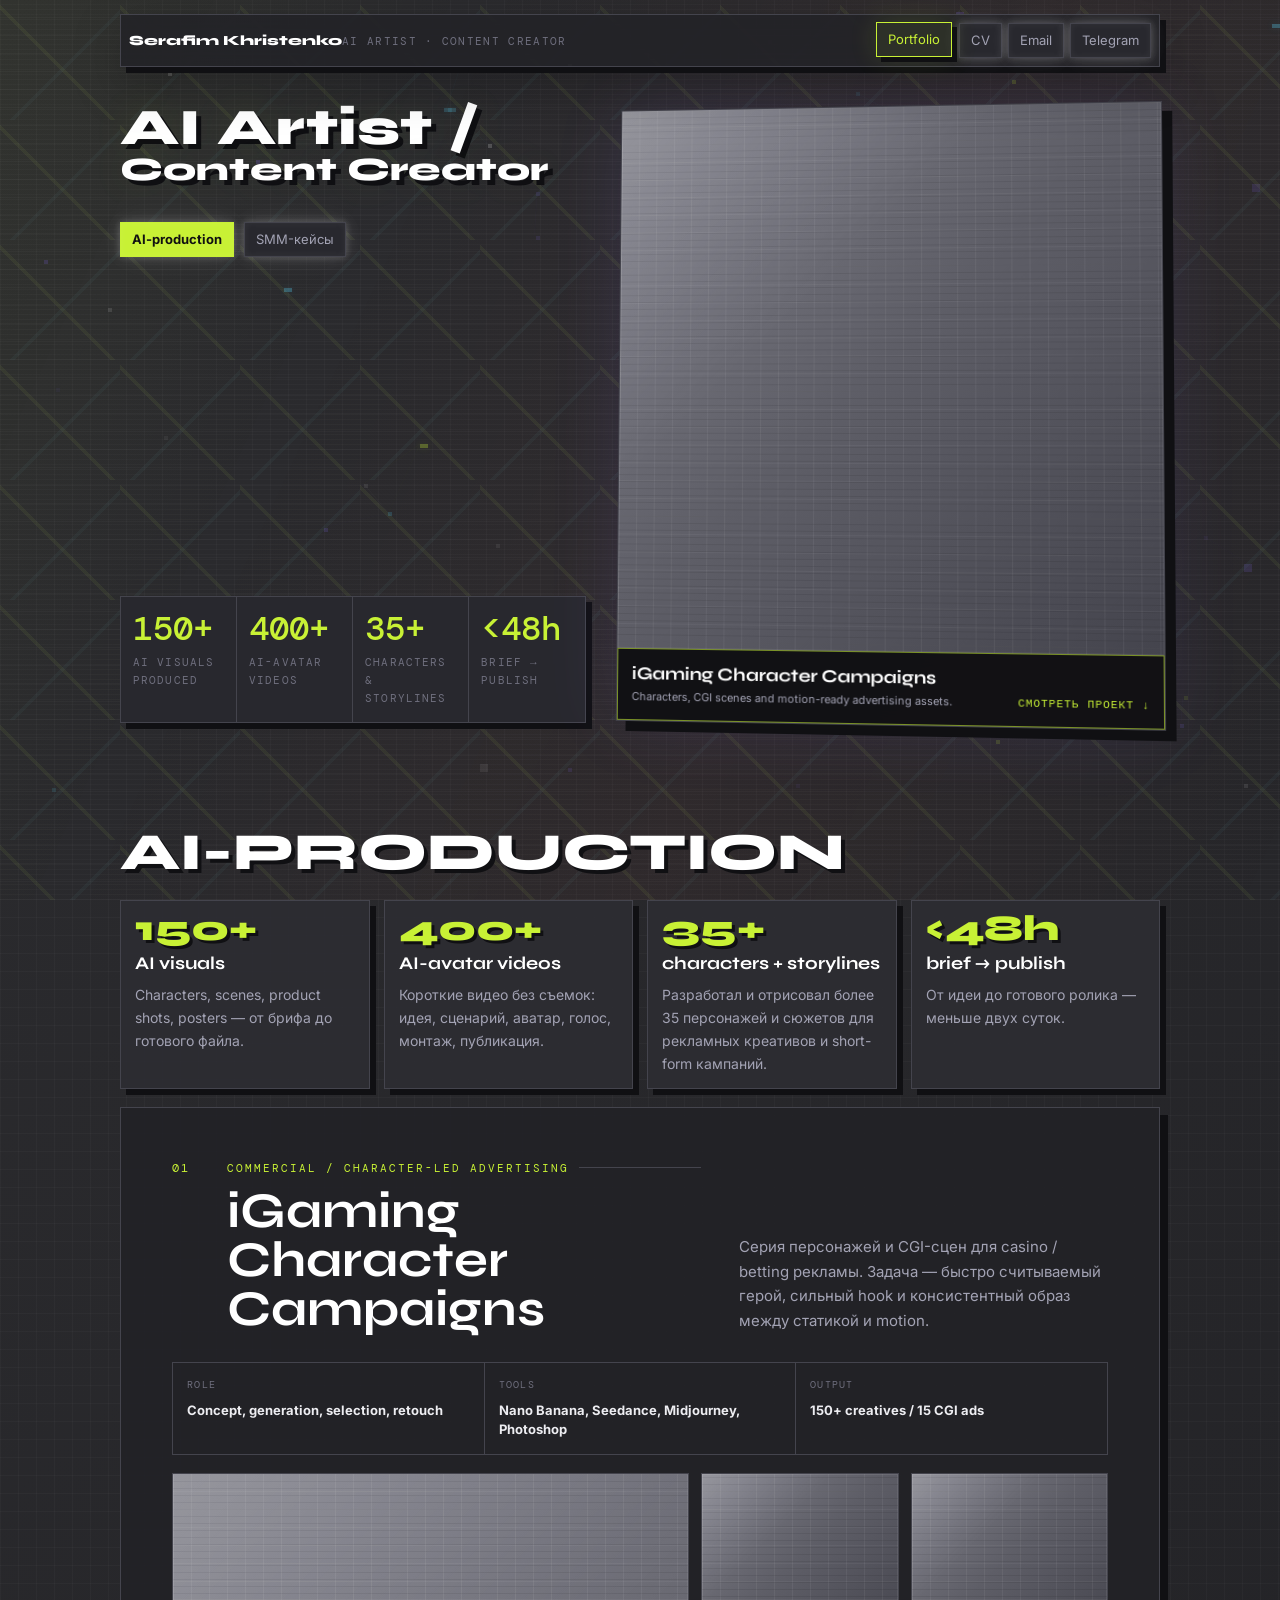
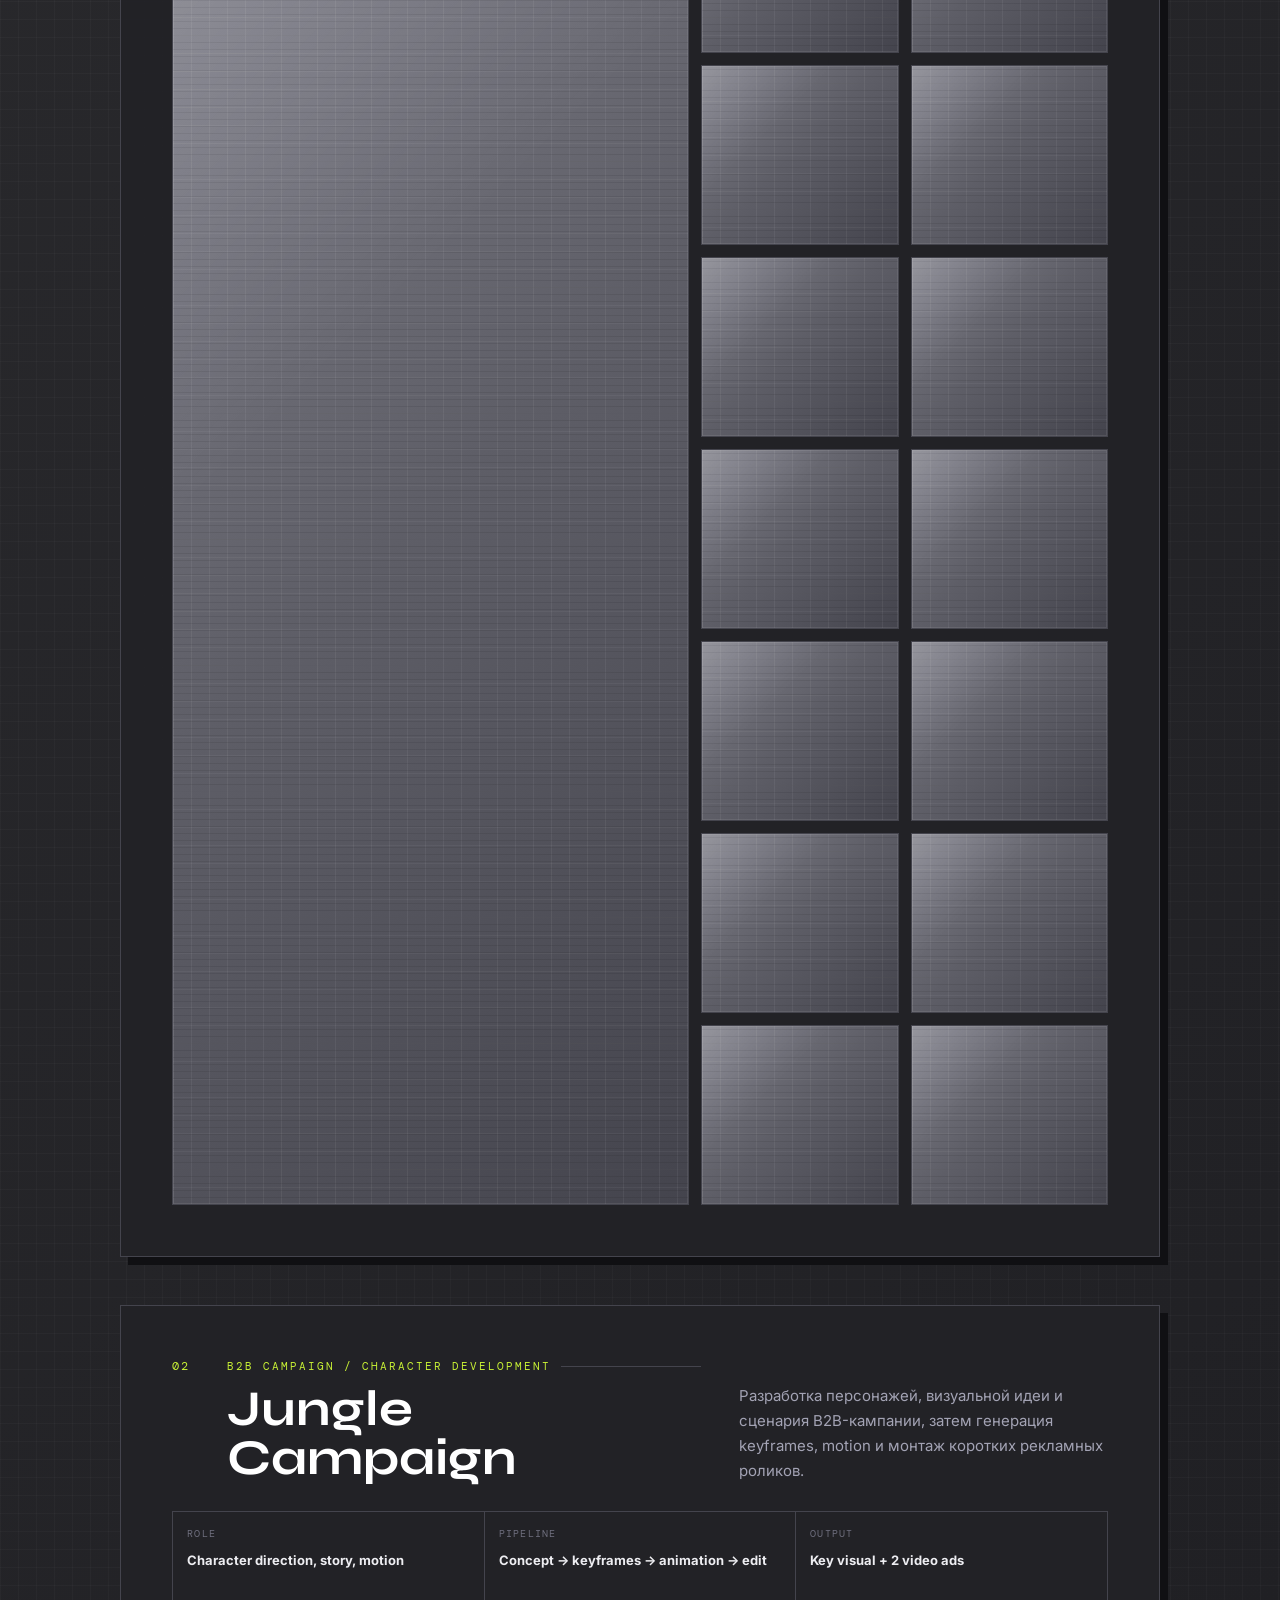
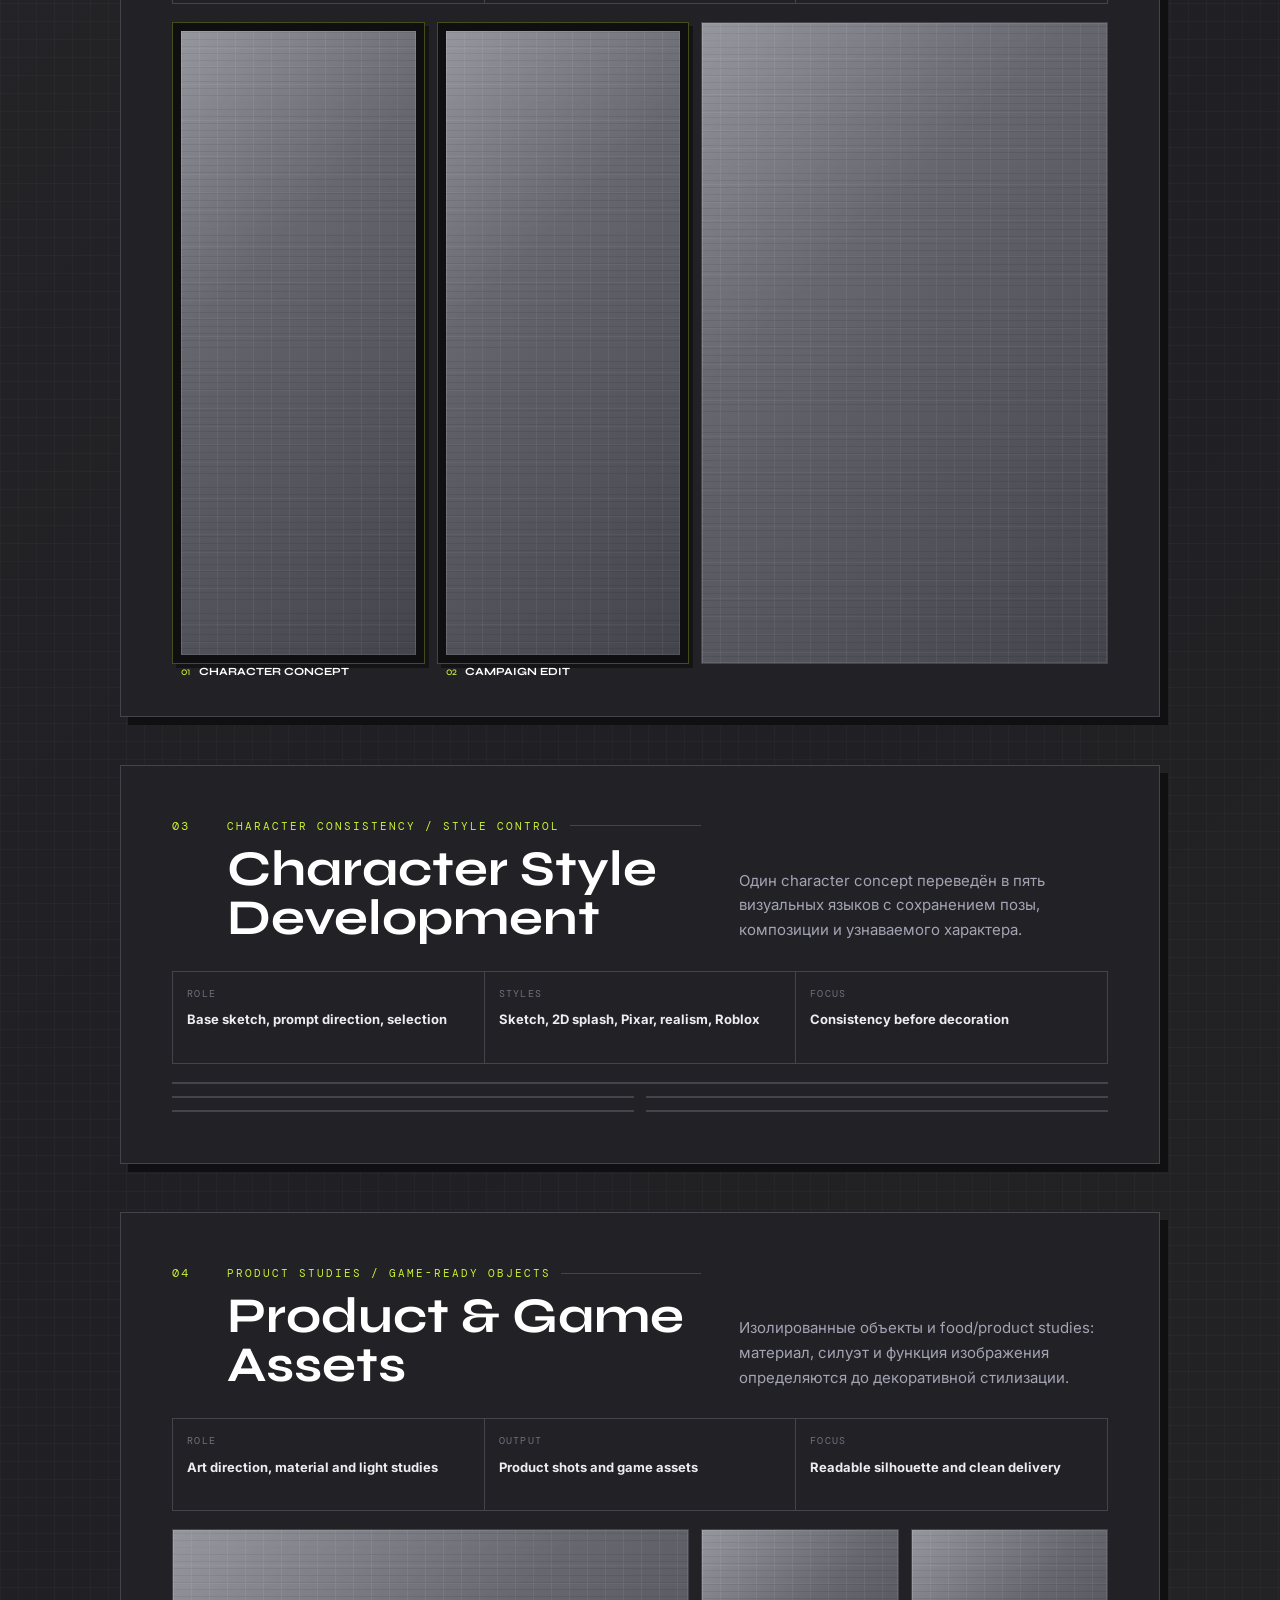
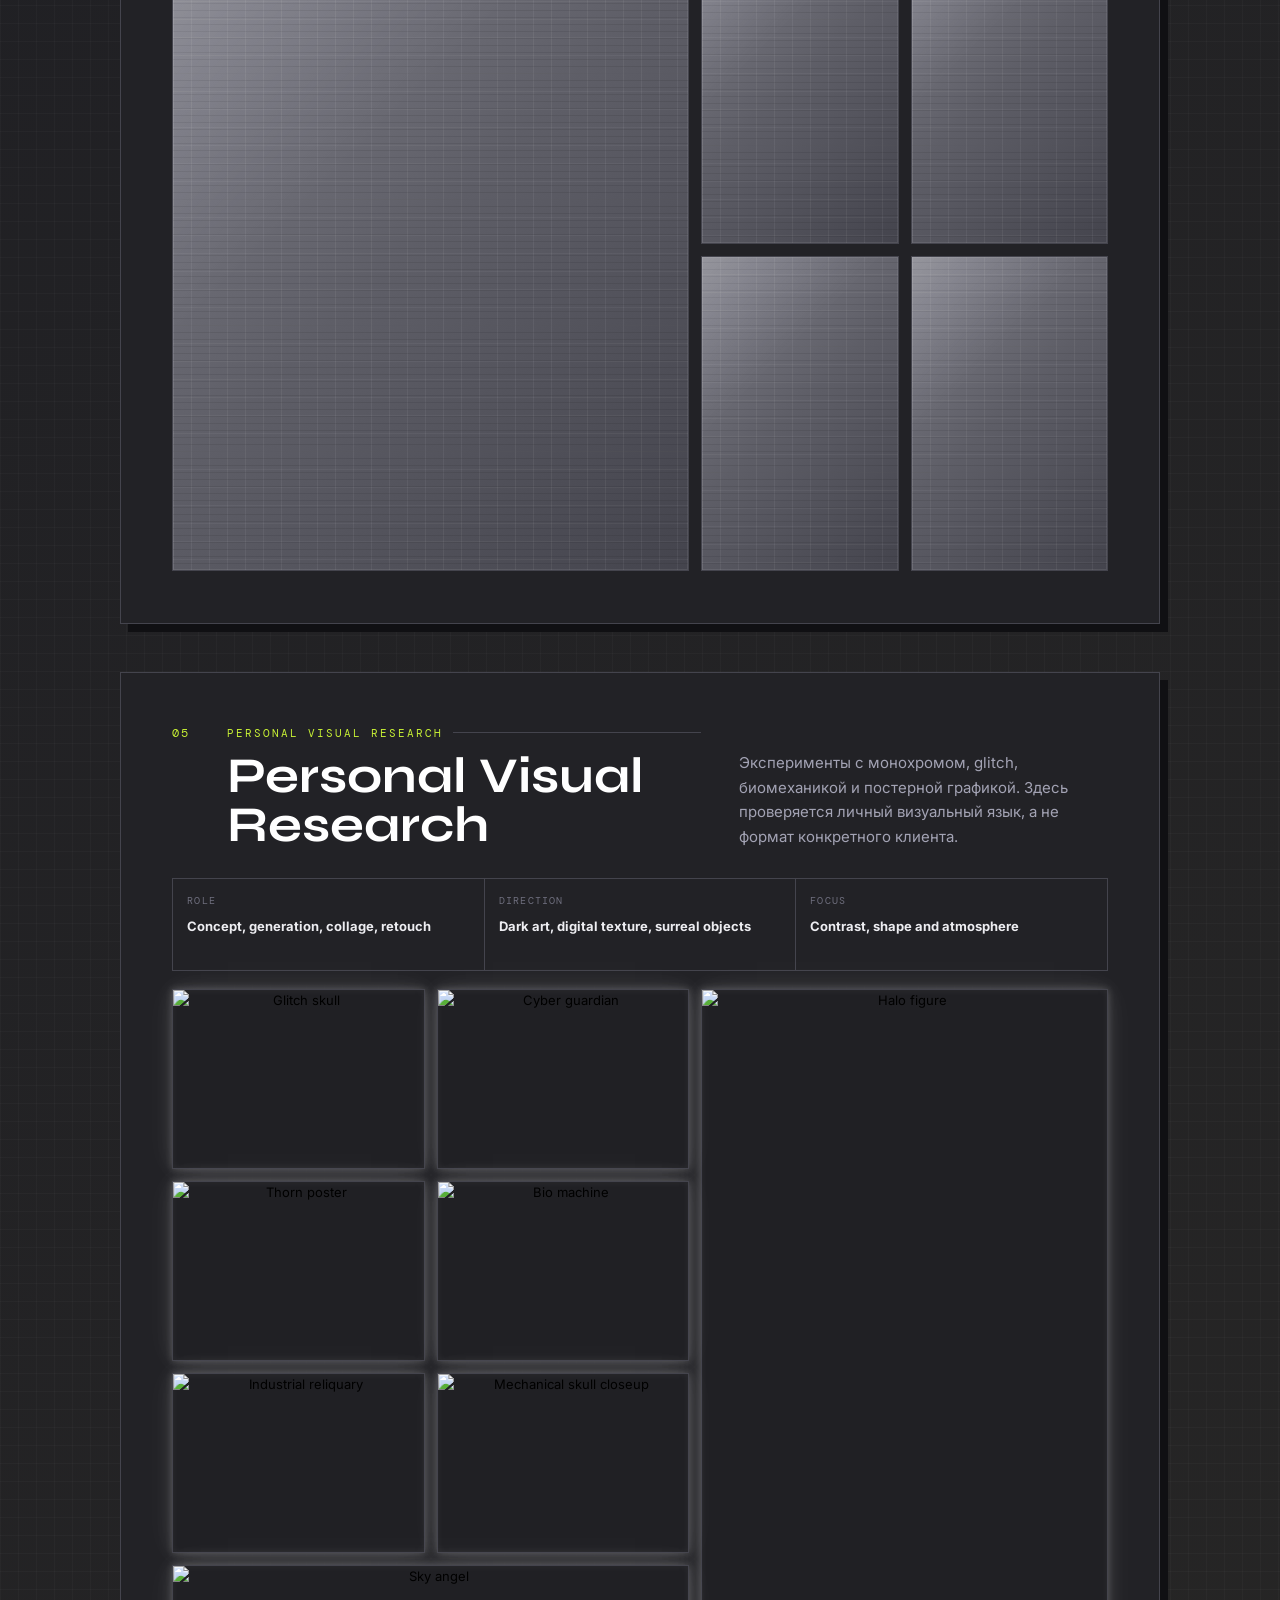
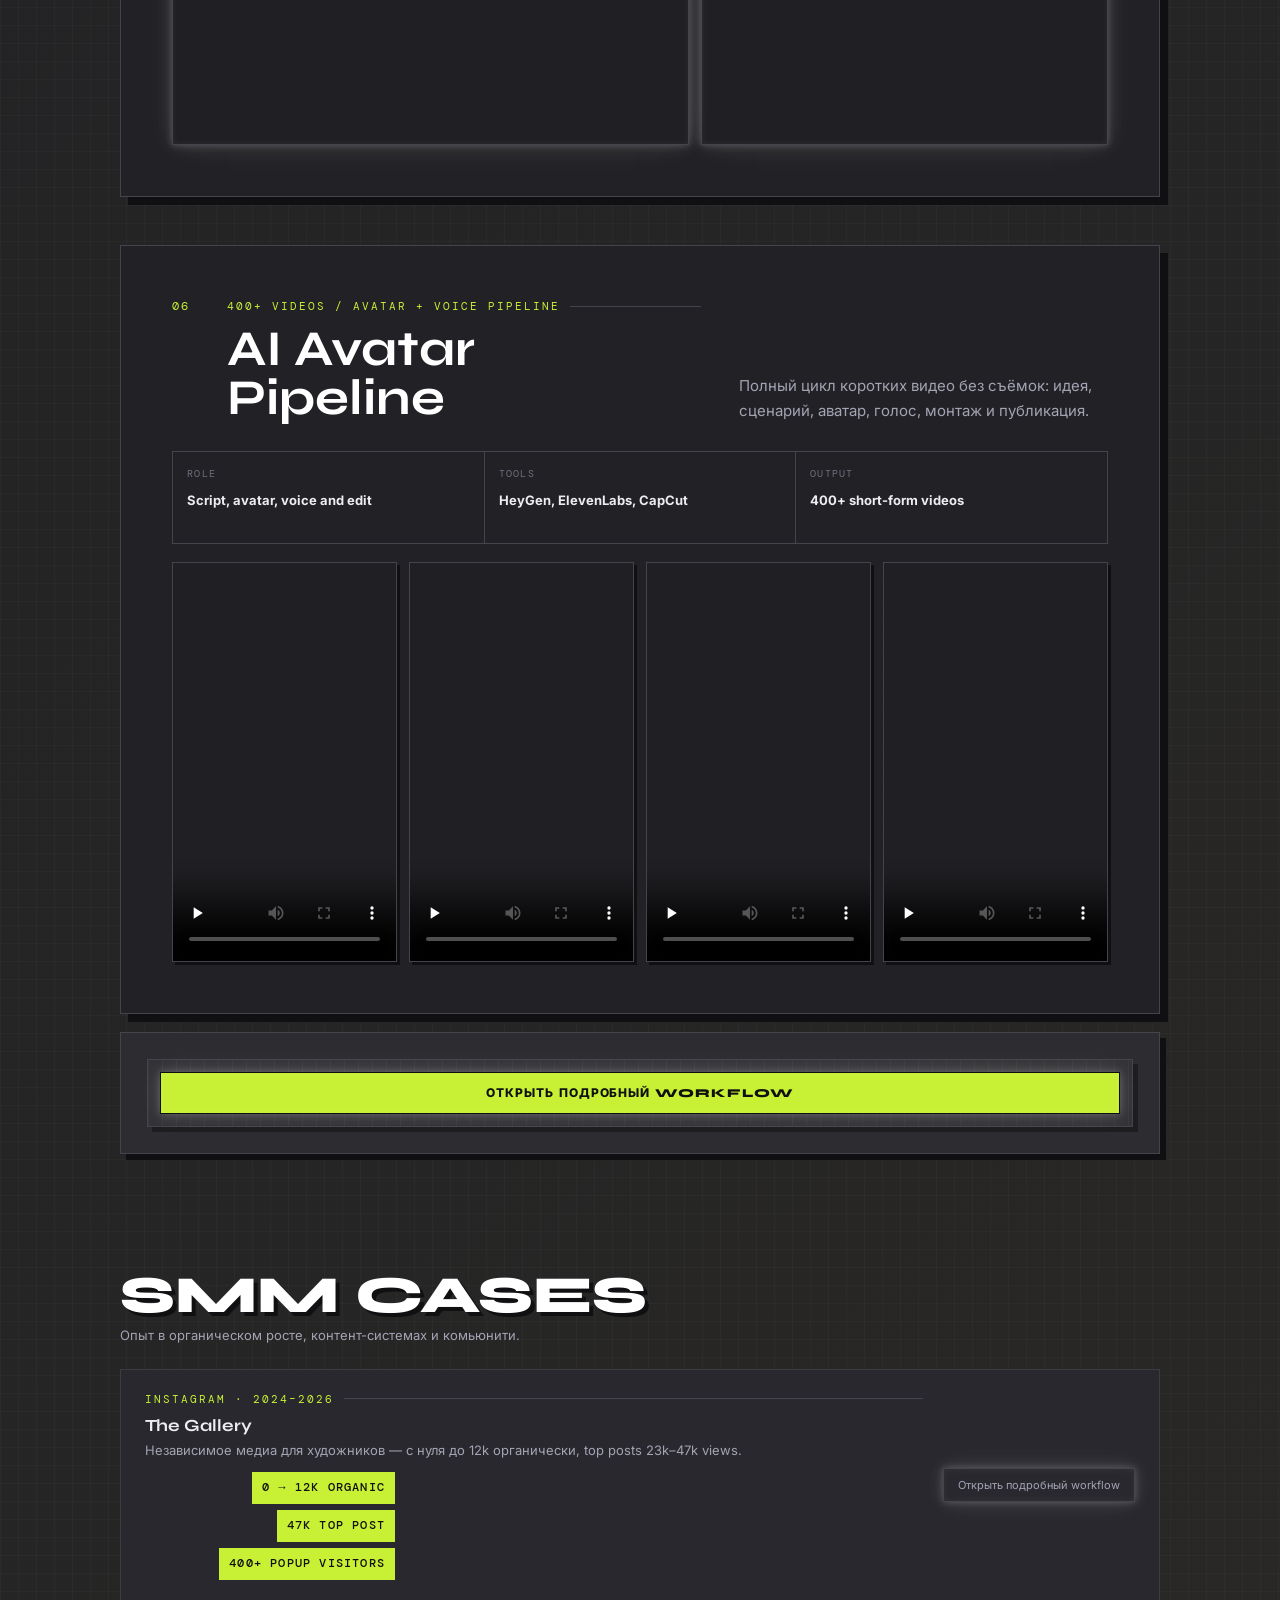
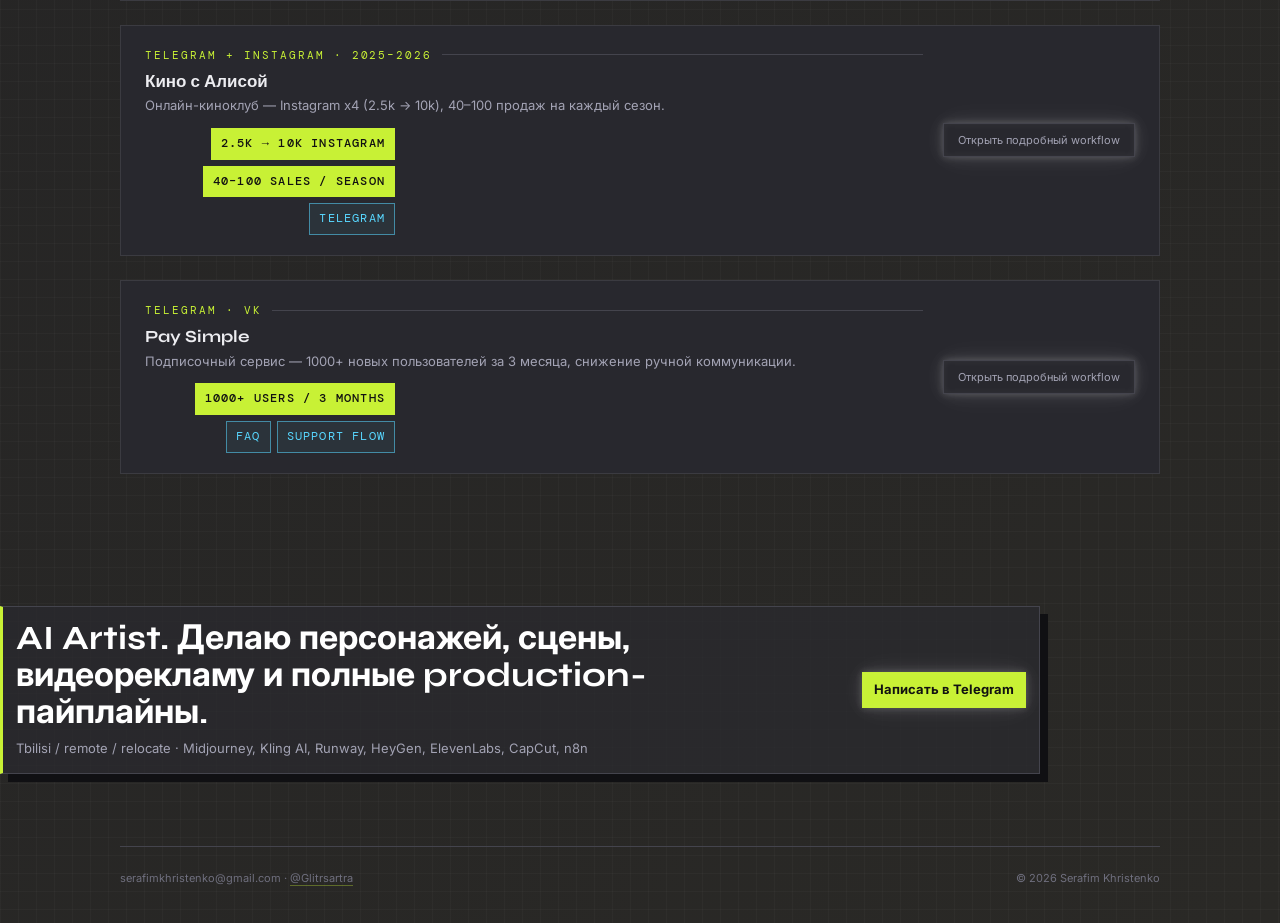
==== commit aaeff73e: "Replace portfolio media with placeholders" ====
--- a/index.html
+++ b/index.html
@@ -14,507 +14,98 @@
 
   <header class="topbar shell">
     <a class="brand" href="index.html?fresh=ai-creative-gallery" aria-label="Serafim portfolio">
-      <span class="brand-text">
-        <span class="brand-name">Serafim Khristenko</span>
-        <span class="brand-role">AI Artist · Content Creator</span>
-      </span>
+      <span class="brand-text"><span class="brand-name">Serafim Khristenko</span><span class="brand-role">AI Artist · Content Creator</span></span>
     </a>
     <nav class="nav" aria-label="Primary navigation">
-      <a class="active" href="index.html?fresh=ai-creative-gallery">Portfolio</a>
-      <a href="cv.html?fresh=ai-creative-gallery">CV</a>
-      <a href="mailto:serafimkhristenko@gmail.com">Email</a>
-      <a href="https://t.me/Glitrsartra">Telegram</a>
+      <a class="active" href="index.html?fresh=ai-creative-gallery">Portfolio</a><a href="cv.html?fresh=ai-creative-gallery">CV</a><a href="mailto:serafimkhristenko@gmail.com">Email</a><a href="https://t.me/Glitrsartra">Telegram</a>
     </nav>
   </header>
 
   <main>
     <section class="hero shell">
       <div class="hero-copy">
-        <div>
-          <h1><span class="hero-title-line">AI Artist /</span><span class="hero-title-line hero-title-line--wide">Content Creator</span></h1>
-          <div class="hero-actions">
-            <a class="pixel-button primary" href="#ai-production">AI-production</a>
-            <a class="pixel-button" href="#cases">SMM-кейсы</a>
-          </div>
-        </div>
+        <div><h1><span class="hero-title-line">AI Artist /</span><span class="hero-title-line hero-title-line--wide">Content Creator</span></h1><div class="hero-actions"><a class="pixel-button primary" href="#ai-production">AI-production</a><a class="pixel-button" href="#cases">SMM-кейсы</a></div></div>
         <div class="metrics" aria-label="Portfolio metrics">
-          <div class="metric">
-            <span class="metric-value">150+</span>
-            <span class="metric-label">AI visuals produced</span>
-          </div>
-          <div class="metric">
-            <span class="metric-value">400+</span>
-            <span class="metric-label">AI-avatar videos</span>
-          </div>
-          <div class="metric">
-            <span class="metric-value">35+</span>
-            <span class="metric-label">characters & storylines</span>
-          </div>
-          <div class="metric">
-            <span class="metric-value">&lt;48h</span>
-            <span class="metric-label">brief → publish</span>
-          </div>
+          <div class="metric"><span class="metric-value">150+</span><span class="metric-label">AI visuals produced</span></div><div class="metric"><span class="metric-value">400+</span><span class="metric-label">AI-avatar videos</span></div><div class="metric"><span class="metric-value">35+</span><span class="metric-label">characters & storylines</span></div><div class="metric"><span class="metric-value">&lt;48h</span><span class="metric-label">brief → publish</span></div>
         </div>
       </div>
-
       <aside class="hero-panel hero-feature" aria-label="Featured iGaming campaign">
-        <button class="hero-feature-image" type="button" data-gallery-item
-          data-src="assets/board_ai_angel_armor.webp"
-          data-title="iGaming Character Campaigns — Winged guardian"
-          data-text="Главный character key visual серии: читаемый силуэт, премиальная детализация и композиция, подготовленная для рекламной кампании.">
-          <img src="assets/board_ai_angel_armor.webp" alt="Крылатый персонаж в золотой броне">
-        </button>
-        <div class="hero-label">
-          <div>
-            <strong>iGaming Character Campaigns</strong>
-            <span>Characters, CGI scenes and motion-ready advertising assets.</span>
-          </div>
-          <a class="hero-project-link" href="#igaming">Смотреть проект ↓</a>
-        </div>
+        <div class="hero-feature-image" aria-label="Placeholder for featured iGaming campaign"><span class="media-placeholder" aria-hidden="true"></span></div>
+        <div class="hero-label"><div><strong>iGaming Character Campaigns</strong><span>Characters, CGI scenes and motion-ready advertising assets.</span></div><a class="hero-project-link" href="#igaming">Смотреть проект ↓</a></div>
       </aside>
     </section>
 
-    <!-- ═══════════════════════════════════════════════════
-         AI-PRODUCTION — главная секция
-    ═══════════════════════════════════════════════════ -->
     <section class="section shell" id="ai-production">
-      <div class="section-head">
-        <div>
-          <h2>AI-PRODUCTION</h2>
-        </div>
-      </div>
-
+      <div class="section-head"><div><h2>AI-PRODUCTION</h2></div></div>
       <div class="production-stack">
         <div class="production-overview">
-          <div class="production-stat">
-            <span>150+</span>
-            <strong>AI visuals</strong>
-            <p>Characters, scenes, product shots, posters — от брифа до готового файла.</p>
-          </div>
-          <div class="production-stat">
-            <span>400+</span>
-            <strong>AI-avatar videos</strong>
-            <p>Короткие видео без съемок: идея, сценарий, аватар, голос, монтаж, публикация.</p>
-          </div>
-          <div class="production-stat">
-            <span>35+</span>
-            <strong>characters + storylines</strong>
-            <p>Разработал и отрисовал более 35 персонажей и сюжетов для рекламных креативов и short-form кампаний.</p>
-          </div>
-          <div class="production-stat">
-            <span>&lt;48h</span>
-            <strong>brief → publish</strong>
-            <p>От идеи до готового ролика — меньше двух суток.</p>
-          </div>
+          <div class="production-stat"><span>150+</span><strong>AI visuals</strong><p>Characters, scenes, product shots, posters — от брифа до готового файла.</p></div><div class="production-stat"><span>400+</span><strong>AI-avatar videos</strong><p>Короткие видео без съемок: идея, сценарий, аватар, голос, монтаж, публикация.</p></div><div class="production-stat"><span>35+</span><strong>characters + storylines</strong><p>Разработал и отрисовал более 35 персонажей и сюжетов для рекламных креативов и short-form кампаний.</p></div><div class="production-stat"><span>&lt;48h</span><strong>brief → publish</strong><p>От идеи до готового ролика — меньше двух суток.</p></div>
         </div>
 
         <article class="project-case" id="igaming">
-          <header class="project-case-head">
-            <span class="project-number">01</span>
-            <div>
-              <div class="section-kicker">commercial / character-led advertising</div>
-              <h3>iGaming Character Campaigns</h3>
-            </div>
-            <p>Серия персонажей и CGI-сцен для casino / betting рекламы. Задача — быстро считываемый герой, сильный hook и консистентный образ между статикой и motion.</p>
-          </header>
-          <div class="project-meta">
-            <div><span>Role</span><strong>Concept, generation, selection, retouch</strong></div>
-            <div><span>Tools</span><strong>Nano Banana, Seedance, Midjourney, Photoshop</strong></div>
-            <div><span>Output</span><strong>150+ creatives / 15 CGI ads</strong></div>
-          </div>
+          <header class="project-case-head"><span class="project-number">01</span><div><div class="section-kicker">commercial / character-led advertising</div><h3>iGaming Character Campaigns</h3></div><p>Серия персонажей и CGI-сцен для casino / betting рекламы. Задача — быстро считываемый герой, сильный hook и консистентный образ между статикой и motion.</p></header>
+          <div class="project-meta"><div><span>Role</span><strong>Concept, generation, selection, retouch</strong></div><div><span>Tools</span><strong>Nano Banana, Seedance, Midjourney, Photoshop</strong></div><div><span>Output</span><strong>150+ creatives / 15 CGI ads</strong></div></div>
           <div class="project-gallery project-gallery--lead-left">
-            <button class="project-image project-image--lead" type="button" data-gallery-item data-src="assets/board_ai_angel_armor.webp" data-title="iGaming Character Campaigns — Winged guardian" data-text="Главный key visual серии: силуэт и декоративная детализация для premium-направления кампании.">
-              <img loading="lazy" src="assets/board_ai_angel_armor.webp" alt="Winged guardian character">
-            </button>
+            <div class="project-image project-image--lead"><span class="project-placeholder" aria-hidden="true"></span></div>
             <div class="project-support-grid project-support-grid--dense">
-              <button class="project-image" type="button" data-gallery-item data-src="assets/ai_creative_02_king.webp" data-title="iGaming Character Campaigns — King" data-text="Чистый рекламный силуэт и жест, рассчитанные на мобильный формат."><img loading="lazy" src="assets/ai_creative_02_king.webp" alt="King character"></button>
-              <button class="project-image" type="button" data-gallery-item data-src="assets/ai_creative_03_pharaoh.webp" data-title="iGaming Character Campaigns — Pharaoh" data-text="Character scene с действием и эмоциональной подачей для короткого ролика."><img loading="lazy" src="assets/ai_creative_03_pharaoh.webp" alt="Pharaoh scene"></button>
-              <button class="project-image" type="button" data-gallery-item data-src="assets/ai_creative_04_wizard_bird.webp" data-title="iGaming Character Campaigns — Wizard and bird" data-text="Фэнтези-персонаж с prop, направленным светом и контролируемым окружением."><img loading="lazy" src="assets/ai_creative_04_wizard_bird.webp" alt="Wizard with glowing bird"></button>
-              <button class="project-image" type="button" data-gallery-item data-src="assets/ai_creative_05_wizard.webp" data-title="iGaming Character Campaigns — Fantasy poster" data-text="Постерное направление с насыщенной детализацией и читаемым центром композиции."><img loading="lazy" src="assets/ai_creative_05_wizard.webp" alt="Fantasy wizard poster"></button>
-              <button class="project-image" type="button" data-gallery-item data-src="assets/ai_creative_06_neon_story.webp" data-title="iGaming Character Campaigns — Neon story" data-text="Неоновое промо-направление с персонажем и световыми эффектами."><img loading="lazy" src="assets/ai_creative_06_neon_story.webp" alt="Neon story character"></button>
-              <button class="project-image" type="button" data-gallery-item data-src="assets/ai_creative_07_serpent_temple.webp" data-title="iGaming Character Campaigns — Serpent temple" data-text="Environment key visual с вертикальной композицией и крупным landmark."><img loading="lazy" src="assets/ai_creative_07_serpent_temple.webp" alt="Serpent temple"></button>
-              <button class="project-image" type="button" data-gallery-item data-src="assets/ai_creative_08_day_night_scene.webp" data-title="iGaming Character Campaigns — Day and night" data-text="Контрастная система двух миров, подготовленная для motion."><img loading="lazy" src="assets/ai_creative_08_day_night_scene.webp" alt="Day and night scene"></button>
-              <button class="project-image" type="button" data-gallery-item data-src="assets/ai_creative_09_alchemist_character.webp" data-title="iGaming Character Campaigns — Alchemist" data-text="Персонажный кадр с предметом действия и зелёным световым акцентом."><img loading="lazy" src="assets/ai_creative_09_alchemist_character.webp" alt="Alchemist character"></button>
-              <button class="project-image" type="button" data-gallery-item data-src="assets/ai_creative_10_pizza_jester.webp" data-title="iGaming Character Campaigns — Pizza jester" data-text="Развлекательный креатив с движением и понятным объектом внимания."><img loading="lazy" src="assets/ai_creative_10_pizza_jester.webp" alt="Pizza jester"></button>
-              <button class="project-image" type="button" data-gallery-item data-src="assets/ai_creative_11_bike_city.webp" data-title="iGaming Character Campaigns — Anime rider" data-text="Динамичный кадр с масштабом города и центральным героем."><img loading="lazy" src="assets/ai_creative_11_bike_city.webp" alt="Anime rider over city"></button>
-              <button class="project-image" type="button" data-gallery-item data-src="assets/ai_creative_12_queen.webp" data-title="iGaming Character Campaigns — Queen" data-text="Портретное направление с контролем света, украшений и цветовой системы."><img loading="lazy" src="assets/ai_creative_12_queen.webp" alt="Queen portrait"></button>
-              <button class="project-image" type="button" data-gallery-item data-src="assets/ai_creative_13_alchemist_scene.webp" data-title="iGaming Character Campaigns — Laboratory scene" data-text="CGI-сцена, собранная как keyframe для последующей анимации."><img loading="lazy" src="assets/ai_creative_13_alchemist_scene.webp" alt="Alchemist laboratory scene"></button>
-              <button class="project-image" type="button" data-gallery-item data-src="assets/ai_creative_14_gorilla_king.webp" data-title="iGaming Character Campaigns — Gorilla king" data-text="Маскот с сильным силуэтом, короной и системой аксессуаров."><img loading="lazy" src="assets/ai_creative_14_gorilla_king.webp" alt="Gorilla king"></button>
-              <button class="project-image" type="button" data-gallery-item data-src="assets/board_ai_gold_skeleton.webp" data-title="iGaming Character Campaigns — Golden skeleton" data-text="Барочное premium-направление с симметричной композицией и золотыми материалами."><img loading="lazy" src="assets/board_ai_gold_skeleton.webp" alt="Golden skeleton"></button>
+              <div class="project-image"><span class="project-placeholder" aria-hidden="true"></span></div><div class="project-image"><span class="project-placeholder" aria-hidden="true"></span></div><div class="project-image"><span class="project-placeholder" aria-hidden="true"></span></div><div class="project-image"><span class="project-placeholder" aria-hidden="true"></span></div><div class="project-image"><span class="project-placeholder" aria-hidden="true"></span></div><div class="project-image"><span class="project-placeholder" aria-hidden="true"></span></div><div class="project-image"><span class="project-placeholder" aria-hidden="true"></span></div><div class="project-image"><span class="project-placeholder" aria-hidden="true"></span></div><div class="project-image"><span class="project-placeholder" aria-hidden="true"></span></div><div class="project-image"><span class="project-placeholder" aria-hidden="true"></span></div><div class="project-image"><span class="project-placeholder" aria-hidden="true"></span></div><div class="project-image"><span class="project-placeholder" aria-hidden="true"></span></div><div class="project-image"><span class="project-placeholder" aria-hidden="true"></span></div><div class="project-image"><span class="project-placeholder" aria-hidden="true"></span></div>
             </div>
           </div>
         </article>
 
         <article class="project-case project-case--reverse" id="b2b-campaign">
-          <header class="project-case-head">
-            <span class="project-number">02</span>
-            <div>
-              <div class="section-kicker">B2B campaign / character development</div>
-              <h3>Jungle Campaign</h3>
-            </div>
-            <p>Разработка персонажей, визуальной идеи и сценария B2B-кампании, затем генерация keyframes, motion и монтаж коротких рекламных роликов.</p>
-          </header>
-          <div class="project-meta">
-            <div><span>Role</span><strong>Character direction, story, motion</strong></div>
-            <div><span>Pipeline</span><strong>Concept → keyframes → animation → edit</strong></div>
-            <div><span>Output</span><strong>Key visual + 2 video ads</strong></div>
-          </div>
-          <div class="project-gallery project-gallery--lead-right">
-            <button class="project-image project-image--lead project-image--landscape" type="button" data-gallery-item data-src="assets/ai_production_wide_jungle.webp" data-title="B2B Jungle Campaign — Key visual" data-text="Главный кадр кампании: персонажи, динамичная сцена и визуальная система для продолжения в видео.">
-              <img loading="lazy" src="assets/ai_production_wide_jungle.webp" alt="B2B jungle campaign key visual">
-            </button>
-            <div class="project-video-grid" aria-label="B2B campaign video demos">
-              <figure class="ai-video-card"><video controls playsinline preload="none" poster="assets/ai_production_demo_01_thumb.webp" src="assets/ai_production_demo_01.mp4#t=0.1"></video><figcaption><span>01</span><strong>Character concept</strong></figcaption></figure>
-              <figure class="ai-video-card"><video controls playsinline preload="none" poster="assets/ai_production_demo_02_thumb.webp" src="assets/ai_production_demo_02.mp4#t=0.1"></video><figcaption><span>02</span><strong>Campaign edit</strong></figcaption></figure>
-            </div>
-          </div>
+          <header class="project-case-head"><span class="project-number">02</span><div><div class="section-kicker">B2B campaign / character development</div><h3>Jungle Campaign</h3></div><p>Разработка персонажей, визуальной идеи и сценария B2B-кампании, затем генерация keyframes, motion и монтаж коротких рекламных роликов.</p></header>
+          <div class="project-meta"><div><span>Role</span><strong>Character direction, story, motion</strong></div><div><span>Pipeline</span><strong>Concept → keyframes → animation → edit</strong></div><div><span>Output</span><strong>Key visual + 2 video ads</strong></div></div>
+          <div class="project-gallery project-gallery--lead-right"><div class="project-image project-image--lead project-image--landscape"><span class="project-placeholder" aria-hidden="true"></span></div><div class="project-video-grid" aria-label="B2B campaign video demos"><figure class="ai-video-card"><span class="media-placeholder" aria-hidden="true"></span><figcaption><span>01</span><strong>Character concept</strong></figcaption></figure><figure class="ai-video-card"><span class="media-placeholder" aria-hidden="true"></span><figcaption><span>02</span><strong>Campaign edit</strong></figcaption></figure></div></div>
         </article>
 
         <article class="project-case" id="style-development">
-          <header class="project-case-head">
-            <span class="project-number">03</span>
-            <div>
-              <div class="section-kicker">character consistency / style control</div>
-              <h3>Character Style Development</h3>
-            </div>
-            <p>Один character concept переведён в пять визуальных языков с сохранением позы, композиции и узнаваемого характера.</p>
-          </header>
-          <div class="project-meta">
-            <div><span>Role</span><strong>Base sketch, prompt direction, selection</strong></div>
-            <div><span>Styles</span><strong>Sketch, 2D splash, Pixar, realism, Roblox</strong></div>
-            <div><span>Focus</span><strong>Consistency before decoration</strong></div>
-          </div>
-          <div class="style-slider project-style-slider" data-style-slider aria-label="Один персонаж в разных визуальных стилях">
-            <div class="style-slider-frame"><img loading="lazy" src="assets/style_variant_sketch.webp" alt="Эскиз персонажа у моря" data-style-slider-image></div>
-            <div class="style-slider-controls" aria-label="Варианты стиля персонажа">
-              <button class="style-slider-control is-active" type="button" data-style-src="assets/style_variant_sketch.webp" data-style-alt="Эскиз персонажа у моря">Эскиз</button>
-              <button class="style-slider-control" type="button" data-style-src="assets/style_variant_2d_splash.webp" data-style-alt="Персонаж в стиле 2D splash art">2D splash art</button>
-              <button class="style-slider-control" type="button" data-style-src="assets/style_variant_pixar.webp" data-style-alt="Персонаж в Pixar-стиле">Pixar</button>
-              <button class="style-slider-control" type="button" data-style-src="assets/style_variant_realism.webp" data-style-alt="Персонаж в реалистичном стиле">Реализм</button>
-              <button class="style-slider-control" type="button" data-style-src="assets/style_variant_roblox.webp" data-style-alt="Персонаж в Roblox-эстетике">Roblox</button>
-            </div>
-          </div>
-        </article>
-
-        <article class="project-case project-case--reverse" id="sunset-exploration">
-          <header class="project-case-head">
-            <span class="project-number">04</span>
-            <div>
-              <div class="section-kicker">visual research / controlled variants</div>
-              <h3>Sunset Style Exploration</h3>
-            </div>
-            <p>Одна композиция у моря используется как контрольная сцена для проверки света, материалов и степени стилизации.</p>
-          </header>
-          <div class="project-meta">
-            <div><span>Role</span><strong>Prompt direction and visual selection</strong></div>
-            <div><span>Variants</span><strong>Realism, Pixar, Roblox, drama</strong></div>
-            <div><span>Focus</span><strong>Pose and composition lock</strong></div>
-          </div>
-          <div class="project-gallery project-gallery--lead-right">
-            <button class="project-image project-image--lead" type="button" data-gallery-item data-src="assets/board_ai_sunset_realism.webp" data-title="Sunset Style Exploration — Realism" data-text="Базовый кинематографичный вариант с естественными материалами и светом."><img loading="lazy" src="assets/board_ai_sunset_realism.webp" alt="Realistic sunset scene"></button>
-            <div class="project-support-grid">
-              <button class="project-image" type="button" data-gallery-item data-src="assets/board_ai_sunset_pixar.webp" data-title="Sunset Style Exploration — Pixar" data-text="Анимационный вариант с мягким светом и упрощёнными материалами."><img loading="lazy" src="assets/board_ai_sunset_pixar.webp" alt="Pixar sunset scene"></button>
-              <button class="project-image" type="button" data-gallery-item data-src="assets/board_ai_roblox_sunset.webp" data-title="Sunset Style Exploration — Roblox" data-text="Игровая стилизация той же позы и композиции."><img loading="lazy" src="assets/board_ai_roblox_sunset.webp" alt="Roblox sunset scene"></button>
-              <button class="project-image project-image--wide" type="button" data-gallery-item data-src="assets/board_ai_sunset_drama.webp" data-title="Sunset Style Exploration — Drama" data-text="Контрастный вариант с объёмными облаками и насыщенной золотой палитрой."><img loading="lazy" src="assets/board_ai_sunset_drama.webp" alt="Dramatic sunset scene"></button>
-            </div>
-          </div>
+          <header class="project-case-head"><span class="project-number">03</span><div><div class="section-kicker">character consistency / style control</div><h3>Character Style Development</h3></div><p>Один character concept переведён в пять визуальных языков с сохранением позы, композиции и узнаваемого характера.</p></header>
+          <div class="project-meta"><div><span>Role</span><strong>Base sketch, prompt direction, selection</strong></div><div><span>Styles</span><strong>Sketch, 2D splash, Pixar, realism, Roblox</strong></div><div><span>Focus</span><strong>Consistency before decoration</strong></div></div>
+          <div class="project-support-grid project-support-grid--style-placeholders" aria-label="Пять слотов для вариантов стиля персонажа"><div class="project-image project-image--wide"><span class="project-placeholder" aria-hidden="true"></span></div><div class="project-image"><span class="project-placeholder" aria-hidden="true"></span></div><div class="project-image"><span class="project-placeholder" aria-hidden="true"></span></div><div class="project-image"><span class="project-placeholder" aria-hidden="true"></span></div><div class="project-image"><span class="project-placeholder" aria-hidden="true"></span></div></div>
         </article>
 
         <article class="project-case" id="product-assets">
-          <header class="project-case-head">
-            <span class="project-number">05</span>
-            <div>
-              <div class="section-kicker">product studies / game-ready objects</div>
-              <h3>Product &amp; Game Assets</h3>
-            </div>
-            <p>Изолированные объекты и food/product studies: материал, силуэт и функция изображения определяются до декоративной стилизации.</p>
-          </header>
-          <div class="project-meta">
-            <div><span>Role</span><strong>Art direction, material and light studies</strong></div>
-            <div><span>Output</span><strong>Product shots and game assets</strong></div>
-            <div><span>Focus</span><strong>Readable silhouette and clean delivery</strong></div>
-          </div>
-          <div class="project-gallery project-gallery--lead-left">
-            <button class="project-image project-image--lead" type="button" data-gallery-item data-src="assets/board_ai_transparent_apple.webp" data-title="Product & Game Assets — Transparent apple" data-text="Материал и отражения для чистого product visual на светлом фоне."><img loading="lazy" src="assets/board_ai_transparent_apple.webp" alt="Transparent apple product visual"></button>
-            <div class="project-support-grid">
-              <button class="project-image" type="button" data-gallery-item data-src="assets/board_ai_glossy_pancakes.webp" data-title="Product & Game Assets — Glossy breakfast" data-text="Food visual с мягким светом и рекламной глянцевой фактурой."><img loading="lazy" src="assets/board_ai_glossy_pancakes.webp" alt="Glossy pancakes"></button>
-              <button class="project-image" type="button" data-gallery-item data-src="assets/board_ai_cereal_bowl.webp" data-title="Product & Game Assets — Colorful cereal" data-text="Яркий friendly-вариант food visual."><img loading="lazy" src="assets/board_ai_cereal_bowl.webp" alt="Colorful cereal bowl"></button>
-              <button class="project-image" type="button" data-gallery-item data-src="assets/ai_creative_01_pirate_house.webp" data-title="Product & Game Assets — Pirate house" data-text="Casual-game объект с читаемым силуэтом и потенциалом для анимации."><img loading="lazy" src="assets/ai_creative_01_pirate_house.webp" alt="Pirate house game asset"></button>
-              <button class="project-image" type="button" data-gallery-item data-src="assets/board_ai_mask_totem.webp" data-title="Product & Game Assets — Mask totem" data-text="Концепт объекта с механическими деталями и нейтральным материалом."><img loading="lazy" src="assets/board_ai_mask_totem.webp" alt="Mask totem object"></button>
-            </div>
-          </div>
+          <header class="project-case-head"><span class="project-number">04</span><div><div class="section-kicker">product studies / game-ready objects</div><h3>Product &amp; Game Assets</h3></div><p>Изолированные объекты и food/product studies: материал, силуэт и функция изображения определяются до декоративной стилизации.</p></header>
+          <div class="project-meta"><div><span>Role</span><strong>Art direction, material and light studies</strong></div><div><span>Output</span><strong>Product shots and game assets</strong></div><div><span>Focus</span><strong>Readable silhouette and clean delivery</strong></div></div>
+          <div class="project-gallery project-gallery--lead-left"><div class="project-image project-image--lead"><span class="project-placeholder" aria-hidden="true"></span></div><div class="project-support-grid"><div class="project-image"><span class="project-placeholder" aria-hidden="true"></span></div><div class="project-image"><span class="project-placeholder" aria-hidden="true"></span></div><div class="project-image"><span class="project-placeholder" aria-hidden="true"></span></div><div class="project-image"><span class="project-placeholder" aria-hidden="true"></span></div></div></div>
         </article>
 
         <article class="project-case project-case--reverse" id="personal">
-          <header class="project-case-head">
-            <span class="project-number">06</span>
-            <div>
-              <div class="section-kicker">personal visual research</div>
-              <h3>Personal Visual Research</h3>
-            </div>
-            <p>Эксперименты с монохромом, glitch, биомеханикой и постерной графикой. Здесь проверяется личный визуальный язык, а не формат конкретного клиента.</p>
-          </header>
-          <div class="project-meta">
-            <div><span>Role</span><strong>Concept, generation, collage, retouch</strong></div>
-            <div><span>Direction</span><strong>Dark art, digital texture, surreal objects</strong></div>
-            <div><span>Focus</span><strong>Contrast, shape and atmosphere</strong></div>
-          </div>
+          <header class="project-case-head"><span class="project-number">05</span><div><div class="section-kicker">personal visual research</div><h3>Personal Visual Research</h3></div><p>Эксперименты с монохромом, glitch, биомеханикой и постерной графикой. Здесь проверяется личный визуальный язык, а не формат конкретного клиента.</p></header>
+          <div class="project-meta"><div><span>Role</span><strong>Concept, generation, collage, retouch</strong></div><div><span>Direction</span><strong>Dark art, digital texture, surreal objects</strong></div><div><span>Focus</span><strong>Contrast, shape and atmosphere</strong></div></div>
           <div class="project-gallery project-gallery--lead-right">
             <button class="project-image project-image--lead" type="button" data-gallery-item data-src="assets/board_ai_halo_figure.webp" data-title="Personal Visual Research — Halo figure" data-text="Монохромное исследование свечения, сакральной иконографии и цифровой фактуры."><img loading="lazy" src="assets/board_ai_halo_figure.webp" alt="Halo figure"></button>
-            <div class="project-support-grid project-support-grid--dense">
-              <button class="project-image" type="button" data-gallery-item data-src="assets/board_ai_glitch_skull.webp" data-title="Personal Visual Research — Glitch skull" data-text="Постерный glitch-эксперимент с цифровой фактурой."><img loading="lazy" src="assets/board_ai_glitch_skull.webp" alt="Glitch skull"></button>
-              <button class="project-image" type="button" data-gallery-item data-src="assets/board_ai_cyborg_guardian.webp" data-title="Personal Visual Research — Cyber guardian" data-text="Тёмный character study с металлическими материалами."><img loading="lazy" src="assets/board_ai_cyborg_guardian.webp" alt="Cyber guardian"></button>
-              <button class="project-image" type="button" data-gallery-item data-src="assets/board_ai_thorn_poster.webp" data-title="Personal Visual Research — Thorn poster" data-text="Blackwork-постер с органической структурой и жёстким контрастом."><img loading="lazy" src="assets/board_ai_thorn_poster.webp" alt="Thorn poster"></button>
-              <button class="project-image" type="button" data-gallery-item data-src="assets/board_ai_bio_machine.webp" data-title="Personal Visual Research — Bio machine" data-text="Объект на стыке биомеханики и постапокалиптической архитектуры."><img loading="lazy" src="assets/board_ai_bio_machine.webp" alt="Bio machine"></button>
-              <button class="project-image" type="button" data-gallery-item data-src="assets/board_ai_industrial_cylinder.webp" data-title="Personal Visual Research — Industrial reliquary" data-text="Индустриальная архитектура и фигура внутри стеклянной капсулы."><img loading="lazy" src="assets/board_ai_industrial_cylinder.webp" alt="Industrial reliquary"></button>
-              <button class="project-image" type="button" data-gallery-item data-src="assets/board_ai_skull_closeup.webp" data-title="Personal Visual Research — Skull detail" data-text="Крупный фрагмент для исследования материала и character detail."><img loading="lazy" src="assets/board_ai_skull_closeup.webp" alt="Mechanical skull closeup"></button>
-              <button class="project-image project-image--wide" type="button" data-gallery-item data-src="assets/board_ai_sky_angel.webp" data-title="Personal Visual Research — Sky angel" data-text="Кинематографичный кадр с зерном, небом и эффектом вспышки."><img loading="lazy" src="assets/board_ai_sky_angel.webp" alt="Sky angel"></button>
-            </div>
+            <div class="project-support-grid project-support-grid--dense"><button class="project-image" type="button" data-gallery-item data-src="assets/board_ai_glitch_skull.webp" data-title="Personal Visual Research — Glitch skull" data-text="Постерный glitch-эксперимент с цифровой фактурой."><img loading="lazy" src="assets/board_ai_glitch_skull.webp" alt="Glitch skull"></button><button class="project-image" type="button" data-gallery-item data-src="assets/board_ai_cyborg_guardian.webp" data-title="Personal Visual Research — Cyber guardian" data-text="Тёмный character study с металлическими материалами."><img loading="lazy" src="assets/board_ai_cyborg_guardian.webp" alt="Cyber guardian"></button><button class="project-image" type="button" data-gallery-item data-src="assets/board_ai_thorn_poster.webp" data-title="Personal Visual Research — Thorn poster" data-text="Blackwork-постер с органической структурой и жёстким контрастом."><img loading="lazy" src="assets/board_ai_thorn_poster.webp" alt="Thorn poster"></button><button class="project-image" type="button" data-gallery-item data-src="assets/board_ai_bio_machine.webp" data-title="Personal Visual Research — Bio machine" data-text="Объект на стыке биомеханики и постапокалиптической архитектуры."><img loading="lazy" src="assets/board_ai_bio_machine.webp" alt="Bio machine"></button><button class="project-image" type="button" data-gallery-item data-src="assets/board_ai_industrial_cylinder.webp" data-title="Personal Visual Research — Industrial reliquary" data-text="Индустриальная архитектура и фигура внутри стеклянной капсулы."><img loading="lazy" src="assets/board_ai_industrial_cylinder.webp" alt="Industrial reliquary"></button><button class="project-image" type="button" data-gallery-item data-src="assets/board_ai_skull_closeup.webp" data-title="Personal Visual Research — Skull detail" data-text="Крупный фрагмент для исследования материала и character detail."><img loading="lazy" src="assets/board_ai_skull_closeup.webp" alt="Mechanical skull closeup"></button><button class="project-image project-image--wide" type="button" data-gallery-item data-src="assets/board_ai_sky_angel.webp" data-title="Personal Visual Research — Sky angel" data-text="Кинематографичный кадр с зерном, небом и эффектом вспышки."><img loading="lazy" src="assets/board_ai_sky_angel.webp" alt="Sky angel"></button></div>
           </div>
         </article>
 
         <article class="project-case avatar-project" id="avatar-pipeline">
-          <header class="project-case-head">
-            <span class="project-number">07</span>
-            <div>
-              <div class="section-kicker">400+ videos / avatar + voice pipeline</div>
-              <h3>AI Avatar Pipeline</h3>
-            </div>
-            <p>Полный цикл коротких видео без съёмок: идея, сценарий, аватар, голос, монтаж и публикация.</p>
-          </header>
-          <div class="project-meta">
-            <div><span>Role</span><strong>Script, avatar, voice and edit</strong></div>
-            <div><span>Tools</span><strong>HeyGen, ElevenLabs, CapCut</strong></div>
-            <div><span>Output</span><strong>400+ short-form videos</strong></div>
-          </div>
-          <div class="project-avatar-grid" aria-label="AI avatar video demos">
-            <video class="avatar-demo-video" controls playsinline preload="none" poster="assets/avatar_demo_01_thumb.webp" src="assets/avatar_demo_01.mp4#t=0.1" aria-label="AI avatar demo 01"></video>
-            <video class="avatar-demo-video" controls playsinline preload="none" poster="assets/avatar_demo_02_thumb.webp" src="assets/avatar_demo_02.mp4#t=0.1" aria-label="AI avatar demo 02"></video>
-            <video class="avatar-demo-video" controls playsinline preload="none" poster="assets/avatar_demo_03_thumb.webp" src="assets/avatar_demo_03.mp4#t=0.1" aria-label="AI avatar demo 03"></video>
-            <video class="avatar-demo-video" controls playsinline preload="none" poster="assets/avatar_demo_04_thumb.webp" src="assets/avatar_demo_04.mp4#t=0.1" aria-label="AI avatar demo 04"></video>
-          </div>
+          <header class="project-case-head"><span class="project-number">06</span><div><div class="section-kicker">400+ videos / avatar + voice pipeline</div><h3>AI Avatar Pipeline</h3></div><p>Полный цикл коротких видео без съёмок: идея, сценарий, аватар, голос, монтаж и публикация.</p></header>
+          <div class="project-meta"><div><span>Role</span><strong>Script, avatar, voice and edit</strong></div><div><span>Tools</span><strong>HeyGen, ElevenLabs, CapCut</strong></div><div><span>Output</span><strong>400+ short-form videos</strong></div></div>
+          <div class="project-avatar-grid" aria-label="AI avatar video demos"><video class="avatar-demo-video" controls playsinline preload="none" poster="assets/avatar_demo_01_thumb.webp" src="assets/avatar_demo_01.mp4#t=0.1" aria-label="AI avatar demo 01"></video><video class="avatar-demo-video" controls playsinline preload="none" poster="assets/avatar_demo_02_thumb.webp" src="assets/avatar_demo_02.mp4#t=0.1" aria-label="AI avatar demo 02"></video><video class="avatar-demo-video" controls playsinline preload="none" poster="assets/avatar_demo_03_thumb.webp" src="assets/avatar_demo_03.mp4#t=0.1" aria-label="AI avatar demo 03"></video><video class="avatar-demo-video" controls playsinline preload="none" poster="assets/avatar_demo_04_thumb.webp" src="assets/avatar_demo_04.mp4#t=0.1" aria-label="AI avatar demo 04"></video></div>
         </article>
 
-        <article class="production-panel workflow-panel">
-          <div class="production-copy">
-            <div class="workflow-spoiler" data-spoiler>
-              <div class="workflow-spoiler-body" data-spoiler-body>
-                <div class="section-kicker">keyframes / low-res demos / token economy</div>
-                <h3>Как устроен production-процесс</h3>
-                <p class="workflow-lead">Строю AI-production как систему итераций: сначала keyframes и low-res демо, финальный рендер — только для выбранных вариантов. Так экономятся токены, время и бюджет.</p>
-                <div class="workflow-detail-grid">
-                  <section class="workflow-detail-card">
-                    <h4>Алгоритм промптинга</h4>
-                    <p>Начинаю с задачи, аудитории, площадки и референсов. После первой генерации точечно уточняю: поза, эмоция, ракурс, свет, костюм, текстовые зоны и ограничения платформы.</p>
-                  </section>
-                  <section class="workflow-detail-card">
-                    <h4>AI-avatar видео</h4>
-                    <p>Пишу сценарий с хуком, структурой и CTA. В HeyGen собираю аватар, мимику и жесты; в ElevenLabs настраиваю голос, интонацию и паузы; затем монтирую и адаптирую под Reels / Shorts.</p>
-                  </section>
-                  <section class="workflow-detail-card">
-                    <h4>Финальная сборка</h4>
-                    <p>После отбора — апскейл, motion, монтаж, титры, цвет, обложка и версии под разные площадки.</p>
-                  </section>
-                </div>
-              </div>
-              <button class="workflow-spoiler-toggle" type="button" data-spoiler-toggle aria-expanded="false">Открыть подробный workflow</button>
-            </div>
-          </div>
-        </article>
-
+        <article class="production-panel workflow-panel"><div class="production-copy"><div class="workflow-spoiler" data-spoiler><div class="workflow-spoiler-body" data-spoiler-body><div class="section-kicker">keyframes / low-res demos / token economy</div><h3>Как устроен production-процесс</h3><p class="workflow-lead">Строю AI-production как систему итераций: сначала keyframes и low-res демо, финальный рендер — только для выбранных вариантов. Так экономятся токены, время и бюджет.</p><div class="workflow-detail-grid"><section class="workflow-detail-card"><h4>Алгоритм промптинга</h4><p>Начинаю с задачи, аудитории, площадки и референсов. После первой генерации точечно уточняю: поза, эмоция, ракурс, свет, костюм, текстовые зоны и ограничения платформы.</p></section><section class="workflow-detail-card"><h4>AI-avatar видео</h4><p>Пишу сценарий с хуком, структурой и CTA. В HeyGen собираю аватар, мимику и жесты; в ElevenLabs настраиваю голос, интонацию и паузы; затем монтирую и адаптирую под Reels / Shorts.</p></section><section class="workflow-detail-card"><h4>Финальная сборка</h4><p>После отбора — апскейл, motion, монтаж, титры, цвет, обложка и версии под разные площадки.</p></section></div></div><button class="workflow-spoiler-toggle" type="button" data-spoiler-toggle aria-expanded="false">Открыть подробный workflow</button></div></div></article>
       </div>
     </section>
 
-    <!-- ═══════════════════════════════════════════════════
-         SMM CASES — в спойлерах
-    ═══════════════════════════════════════════════════ -->
     <section class="section shell thumbnail-showcase" id="cases">
-      <div class="section-head">
-        <div>
-          <h2>SMM CASES</h2>
-          <p class="section-subhead">Опыт в органическом росте, контент-системах и комьюнити.</p>
-        </div>
-      </div>
+      <div class="section-head"><div><h2>SMM CASES</h2><p class="section-subhead">Опыт в органическом росте, контент-системах и комьюнити.</p></div></div>
+      <div class="case-list case-list--spoilers">
+        <article class="case-spoiler" data-spoiler><div class="case-spoiler-summary"><div class="case-spoiler-meta"><span class="section-kicker">Instagram · 2024–2026</span><h3>The Gallery</h3><p>Независимое медиа для художников — с нуля до 12k органически, top posts 23k–47k views.</p></div><div class="chip-row"><span class="chip chip--result">0 → 12k organic</span><span class="chip chip--result">47k top post</span><span class="chip chip--result">400+ popup visitors</span></div><button class="case-spoiler-toggle pixel-button" type="button" data-spoiler-toggle aria-expanded="false">Подробнее</button></div><div class="case-spoiler-body" data-spoiler-body><div class="case-card case-card--inline"><div class="case-copy"><div><div class="case-label case-label--what">Что делал</div><ul class="case-points"><li>Выстроил контент-систему Instagram как основной канал коммуникации и точку входа в проект.</li><li>Запустил регулярные рубрики, включая образовательные форматы и подборки open calls, которые привлекают новую релевантную аудиторию без таргета.</li><li>Развивал коллаборационные форматы, через которые в проект приходили новые авторы и подписчики.</li><li>Сформировал платформу как агрегатор выставок и возможностей для художников.</li><li>Запустил монетизацию через платные submissions.</li></ul><div class="case-label case-label--result">Результат</div><ul class="case-points"><li class="case-result">Рост аудитории с 0 до 12 тыс. подписчиков органически.</li><li class="case-result">Заметные публикации набирали от 23k до 47k просмотров.</li><li class="case-result">Через Instagram собрали участников для офлайн-ивентов: 400+ человек на поп-апе.</li></ul></div></div><div class="case-gallery" aria-label="The Gallery screenshots"><div class="gallery-shot"><span class="work-placeholder" aria-hidden="true"></span></div><div class="gallery-shot"><span class="work-placeholder" aria-hidden="true"></span></div><div class="gallery-shot"><span class="work-placeholder" aria-hidden="true"></span></div></div></div></div></article>
 
-      <div class="case-list case-list--spoilers">
+        <article class="case-spoiler" data-spoiler><div class="case-spoiler-summary"><div class="case-spoiler-meta"><span class="section-kicker">Telegram + Instagram · 2025–2026</span><h3>Кино с Алисой</h3><p>Онлайн-киноклуб — Instagram x4 (2.5k → 10k), 40–100 продаж на каждый сезон.</p></div><div class="chip-row"><span class="chip chip--result">2.5k → 10k Instagram</span><span class="chip chip--result">40–100 sales / season</span><span class="chip">Telegram</span></div><button class="case-spoiler-toggle pixel-button" type="button" data-spoiler-toggle aria-expanded="false">Подробнее</button></div><div class="case-spoiler-body" data-spoiler-body><div class="case-card case-card--inline"><div class="case-copy"><div><div class="case-label case-label--what">Что делал</div><ul class="case-points"><li>Вел Telegram-каналы, выстраивал контент-план и развивал айдентику и tone of voice проекта.</li><li>Придумывал и запускал рубрики, совместные форматы с кинокритиками, партнерские коллаборации.</li><li>Поддерживал и развивал закрытое комьюнити участников киноклуба.</li></ul><div class="case-label case-label--result">Результат</div><ul class="case-points"><li class="case-result">Аудитория Instagram x4: с 2,5k до 10k.</li><li class="case-result">Коллаборации с «Сеанс», The Blueprint, Beat Film Festival, Seasons и другими.</li><li class="case-result">Продажи 40–100 участников на каждый сезон раз в 2–3 месяца.</li></ul></div></div><div class="case-gallery kino-gallery" aria-label="Кино с Алисой screenshots"><div class="gallery-shot"><span class="work-placeholder" aria-hidden="true"></span></div><div class="gallery-shot"><span class="work-placeholder" aria-hidden="true"></span></div><div class="gallery-shot"><span class="work-placeholder" aria-hidden="true"></span></div></div></div></div></article>
 
-        <!-- The Gallery -->
-        <article class="case-spoiler" data-spoiler>
-          <div class="case-spoiler-summary">
-            <div class="case-spoiler-meta">
-              <span class="section-kicker">Instagram · 2024–2026</span>
-              <h3>The Gallery</h3>
-              <p>Независимое медиа для художников — с нуля до 12k органически, top posts 23k–47k views.</p>
-            </div>
-            <div class="chip-row">
-              <span class="chip chip--result">0 → 12k organic</span>
-              <span class="chip chip--result">47k top post</span>
-              <span class="chip chip--result">400+ popup visitors</span>
-            </div>
-            <button class="case-spoiler-toggle pixel-button" type="button" data-spoiler-toggle aria-expanded="false">Подробнее</button>
-          </div>
-          <div class="case-spoiler-body" data-spoiler-body>
-            <div class="case-card case-card--inline">
-              <div class="case-copy">
-                <div>
-                  <div class="case-label case-label--what">Что делал</div>
-                  <ul class="case-points">
-                    <li>Выстроил контент-систему Instagram как основной канал коммуникации и точку входа в проект.</li>
-                    <li>Запустил регулярные рубрики, включая образовательные форматы и подборки open calls, которые привлекают новую релевантную аудиторию без таргета.</li>
-                    <li>Развивал коллаборационные форматы, через которые в проект приходили новые авторы и подписчики.</li>
-                    <li>Сформировал платформу как агрегатор выставок и возможностей для художников.</li>
-                    <li>Запустил монетизацию через платные submissions.</li>
-                  </ul>
-                  <div class="case-label case-label--result">Результат</div>
-                  <ul class="case-points">
-                    <li class="case-result">Рост аудитории с 0 до 12 тыс. подписчиков органически.</li>
-                    <li class="case-result">Заметные публикации набирали от 23k до 47k просмотров.</li>
-                    <li class="case-result">Через Instagram собрали участников для офлайн-ивентов: 400+ человек на поп-апе.</li>
-                  </ul>
-                </div>
-              </div>
-              <div class="case-gallery" aria-label="The Gallery screenshots">
-                <button class="gallery-shot" type="button" data-gallery-item data-src="assets/gallery_artist_post_metrics.webp" data-title="The Gallery - artist feature" data-text="Регулярные публикации об авторах собирали охваты и вовлечение вокруг платформы.">
-                  <img loading="lazy" src="assets/gallery_artist_post_metrics.webp" alt="The Gallery artist feature metrics">
-                </button>
-                <button class="gallery-shot" type="button" data-gallery-item data-src="assets/gallery_open_calls_metrics.webp" data-title="The Gallery - open calls" data-text="Подборки open calls стабильно приводили релевантную аудиторию художников.">
-                  <img loading="lazy" src="assets/gallery_open_calls_metrics.webp" alt="The Gallery open calls metrics">
-                </button>
-                <button class="gallery-shot" type="button" data-gallery-item data-src="assets/gallery_popup_photo_01.webp" data-title="The Gallery - pop-up" data-text="400+ человек на поп-апе в ноябре 2025.">
-                  <img loading="lazy" src="assets/gallery_popup_photo_01.webp" alt="The Gallery pop-up event">
-                </button>
-              </div>
-            </div>
-          </div>
-        </article>
-
-        <!-- Кино с Алисой -->
-        <article class="case-spoiler" data-spoiler>
-          <div class="case-spoiler-summary">
-            <div class="case-spoiler-meta">
-              <span class="section-kicker">Telegram + Instagram · 2025–2026</span>
-              <h3>Кино с Алисой</h3>
-              <p>Онлайн-киноклуб — Instagram x4 (2.5k → 10k), 40–100 продаж на каждый сезон.</p>
-            </div>
-            <div class="chip-row">
-              <span class="chip chip--result">2.5k → 10k Instagram</span>
-              <span class="chip chip--result">40–100 sales / season</span>
-              <span class="chip">Telegram</span>
-            </div>
-            <button class="case-spoiler-toggle pixel-button" type="button" data-spoiler-toggle aria-expanded="false">Подробнее</button>
-          </div>
-          <div class="case-spoiler-body" data-spoiler-body>
-            <div class="case-card case-card--inline">
-              <div class="case-copy">
-                <div>
-                  <div class="case-label case-label--what">Что делал</div>
-                  <ul class="case-points">
-                    <li>Вел Telegram-каналы, выстраивал контент-план и развивал айдентику и tone of voice проекта.</li>
-                    <li>Придумывал и запускал рубрики, совместные форматы с кинокритиками, партнерские коллаборации.</li>
-                    <li>Поддерживал и развивал закрытое комьюнити участников киноклуба.</li>
-                  </ul>
-                  <div class="case-label case-label--result">Результат</div>
-                  <ul class="case-points">
-                    <li class="case-result">Аудитория Instagram x4: с 2,5k до 10k.</li>
-                    <li class="case-result">Коллаборации с «Сеанс», The Blueprint, Beat Film Festival, Seasons и другими.</li>
-                    <li class="case-result">Продажи 40–100 участников на каждый сезон раз в 2–3 месяца.</li>
-                  </ul>
-                </div>
-              </div>
-              <div class="case-gallery kino-gallery" aria-label="Кино с Алисой screenshots">
-                <button class="gallery-shot" type="button" data-gallery-item data-src="assets/kino_guest_remizorro.webp" data-title="Гостевая рубрика" data-text="Гостевая рубрика для кинокритиков помогала приводить новых подписчиков.">
-                  <img loading="lazy" src="assets/kino_guest_remizorro.webp" alt="Кино с Алисой гостевая рубрика">
-                </button>
-                <button class="gallery-shot" type="button" data-gallery-item data-src="assets/kino_reel_metric_01.webp" data-title="Reels metrics" data-text="Reels приводили новую аудиторию и участников киноклуба.">
-                  <img loading="lazy" src="assets/kino_reel_metric_01.webp" alt="Кино с Алисой метрики Reels">
-                </button>
-                <button class="gallery-shot" type="button" data-gallery-item data-src="assets/kino_tg_growth.webp" data-title="Telegram growth" data-text="Рост аудитории и стабильная динамика канала.">
-                  <img loading="lazy" src="assets/kino_tg_growth.webp" alt="Кино с Алисой рост Telegram">
-                </button>
-              </div>
-            </div>
-          </div>
-        </article>
-
-        <!-- Pay Simple -->
-        <article class="case-spoiler" data-spoiler>
-          <div class="case-spoiler-summary">
-            <div class="case-spoiler-meta">
-              <span class="section-kicker">Telegram · VK</span>
-              <h3>Pay Simple</h3>
-              <p>Подписочный сервис — 1000+ новых пользователей за 3 месяца, снижение ручной коммуникации.</p>
-            </div>
-            <div class="chip-row">
-              <span class="chip chip--result">1000+ users / 3 months</span>
-              <span class="chip">FAQ</span>
-              <span class="chip">support flow</span>
-            </div>
-            <button class="case-spoiler-toggle pixel-button" type="button" data-spoiler-toggle aria-expanded="false">Подробнее</button>
-          </div>
-          <div class="case-spoiler-body" data-spoiler-body>
-            <div class="case-card case-card--inline">
-              <div class="case-copy">
-                <div>
-                  <div class="case-label case-label--what">Что делал</div>
-                  <ul class="case-points">
-                    <li>Прописал коммуникационные сценарии, унифицировал ToV, упростил FAQ и путь пользователя.</li>
-                    <li>Запустил рассылки и закрытый канал, привлекал пользователей через блогеров.</li>
-                  </ul>
-                  <div class="case-label case-label--result">Результат</div>
-                  <ul class="case-points">
-                    <li class="case-result">1000+ новых пользователей за 3 месяца.</li>
-                    <li class="case-result">Снижение ручной коммуникации, более понятный путь от оплаты до подписки.</li>
-                    <li class="case-result">Живое комьюнити вокруг продукта.</li>
-                  </ul>
-                </div>
-              </div>
-              <div class="case-gallery" aria-label="Pay Simple screenshots">
-                <button class="gallery-shot" type="button" data-gallery-item data-src="assets/pay_simple_profile.webp" data-title="Pay Simple - канал" data-text="Контентная точка входа для FAQ, инструкций и пользовательского пути.">
-                  <img loading="lazy" src="assets/pay_simple_profile.webp" alt="Pay Simple профиль">
-                </button>
-                <button class="gallery-shot" type="button" data-gallery-item data-src="assets/pay_simple_bot_flow.webp" data-title="Pay Simple - bot flow" data-text="Путь пользователя стал понятнее за счет сценариев, кнопок и инструкций внутри Telegram.">
-                  <img loading="lazy" src="assets/pay_simple_bot_flow.webp" alt="Pay Simple бот">
-                </button>
-                <button class="gallery-shot" type="button" data-gallery-item data-src="assets/pay_simple_community.webp" data-title="Pay Simple - комьюнити" data-text="Чат-комьюнити снижало нагрузку на ручную коммуникацию.">
-                  <img loading="lazy" src="assets/pay_simple_community.webp" alt="Pay Simple Telegram-комьюнити">
-                </button>
-              </div>
-            </div>
-          </div>
-        </article>
-
+        <article class="case-spoiler" data-spoiler><div class="case-spoiler-summary"><div class="case-spoiler-meta"><span class="section-kicker">Telegram · VK</span><h3>Pay Simple</h3><p>Подписочный сервис — 1000+ новых пользователей за 3 месяца, снижение ручной коммуникации.</p></div><div class="chip-row"><span class="chip chip--result">1000+ users / 3 months</span><span class="chip">FAQ</span><span class="chip">support flow</span></div><button class="case-spoiler-toggle pixel-button" type="button" data-spoiler-toggle aria-expanded="false">Подробнее</button></div><div class="case-spoiler-body" data-spoiler-body><div class="case-card case-card--inline"><div class="case-copy"><div><div class="case-label case-label--what">Что делал</div><ul class="case-points"><li>Прописал коммуникационные сценарии, унифицировал ToV, упростил FAQ и путь пользователя.</li><li>Запустил рассылки и закрытый канал, привлекал пользователей через блогеров.</li></ul><div class="case-label case-label--result">Результат</div><ul class="case-points"><li class="case-result">1000+ новых пользователей за 3 месяца.</li><li class="case-result">Снижение ручной коммуникации, более понятный путь от оплаты до подписки.</li><li class="case-result">Живое комьюнити вокруг продукта.</li></ul></div></div><div class="case-gallery" aria-label="Pay Simple screenshots"><div class="gallery-shot"><span class="work-placeholder" aria-hidden="true"></span></div><div class="gallery-shot"><span class="work-placeholder" aria-hidden="true"></span></div><div class="gallery-shot"><span class="work-placeholder" aria-hidden="true"></span></div></div></div></div></article>
       </div>
     </section>
 
-    <section class="cta-band shell">
-      <div>
-        <strong>AI Artist. Делаю персонажей, сцены, видеорекламу и полные production-пайплайны.</strong>
-        <span>Tbilisi / remote / relocate · Midjourney, Kling AI, Runway, HeyGen, ElevenLabs, CapCut, n8n</span>
-      </div>
-      <a class="pixel-button primary" href="https://t.me/Glitrsartra">Написать в Telegram</a>
-    </section>
+    <section class="cta-band shell"><div><strong>AI Artist. Делаю персонажей, сцены, видеорекламу и полные production-пайплайны.</strong><span>Tbilisi / remote / relocate · Midjourney, Kling AI, Runway, HeyGen, ElevenLabs, CapCut, n8n</span></div><a class="pixel-button primary" href="https://t.me/Glitrsartra">Написать в Telegram</a></section>
   </main>
 
-  <footer class="footer shell">
-    <span>serafimkhristenko@gmail.com · <a href="https://t.me/Glitrsartra">@Glitrsartra</a></span>
-    <span>© 2026 Serafim Khristenko</span>
-  </footer>
-
-  <div class="lightbox" data-lightbox>
-    <div class="lightbox-panel" role="dialog" aria-modal="true" aria-label="Selected portfolio work">
-      <button class="lightbox-close" type="button" data-close-lightbox aria-label="Close">X</button>
-      <div class="lightbox-image">
-        <img loading="lazy" class="lightbox-photo" src="" alt="" data-lightbox-photo hidden>
-        <div class="lightbox-placeholder" data-lightbox-image aria-hidden="true"></div>
-      </div>
-      <div class="lightbox-meta">
-        <div class="section-kicker">Selected</div>
-        <h3 data-lightbox-title></h3>
-        <p data-lightbox-text></p>
-      </div>
-    </div>
-  </div>
-
+  <footer class="footer shell"><span>serafimkhristenko@gmail.com · <a href="https://t.me/Glitrsartra">@Glitrsartra</a></span><span>© 2026 Serafim Khristenko</span></footer>
+  <div class="lightbox" data-lightbox><div class="lightbox-panel" role="dialog" aria-modal="true" aria-label="Selected portfolio work"><button class="lightbox-close" type="button" data-close-lightbox aria-label="Close">X</button><div class="lightbox-image"><img loading="lazy" class="lightbox-photo" src="" alt="" data-lightbox-photo hidden><div class="lightbox-placeholder" data-lightbox-image aria-hidden="true"></div></div><div class="lightbox-meta"><div class="section-kicker">Selected</div><h3 data-lightbox-title></h3><p data-lightbox-text></p></div></div></div>
   <script src="portfolio.js?v=project-gallery"></script>
 </body>
 </html>
--- a/styles.css
+++ b/styles.css
@@ -1,3 +1,4 @@
+@import url("projects.css");
 :root {
   --bg: #262629;
   --bg-deep: #17171a;
@@ -3547,800 +3548,3 @@
   font-size: 11px;
   padding: 7px 16px;
 }
-/* Editorial AI Artist portfolio */
-.editorial-page {
-  --editorial-ink: #11110f;
-  --editorial-paper: #f3f0e8;
-  --editorial-white: #fff;
-  --editorial-accent: #c8f135;
-  --editorial-line: rgba(17, 17, 15, 0.22);
-  margin: 0;
-  color: var(--editorial-white);
-  background: #171816;
-  font-family: Inter, Arial, sans-serif;
-  overflow-x: hidden;
-}
-
-.editorial-page .pixel-canvas {
-  opacity: 0.28;
-}
-
-.editorial-page button,
-.editorial-page a {
-  -webkit-tap-highlight-color: transparent;
-}
-
-.editorial-header {
-  position: relative;
-  z-index: 10;
-  display: flex;
-  align-items: center;
-  justify-content: space-between;
-  gap: 24px;
-  min-height: 76px;
-  border-bottom: 1px solid rgba(255, 255, 255, 0.2);
-}
-
-.editorial-brand {
-  color: #fff;
-  font-family: Syne, sans-serif;
-  font-size: 18px;
-  font-weight: 800;
-  text-decoration: none;
-}
-
-.editorial-nav {
-  display: flex;
-  align-items: center;
-  gap: clamp(16px, 2vw, 32px);
-}
-
-.editorial-nav a {
-  color: rgba(255, 255, 255, 0.7);
-  font-family: "DM Mono", monospace;
-  font-size: 11px;
-  letter-spacing: 0.08em;
-  text-decoration: none;
-  text-transform: uppercase;
-  transition: color 160ms ease;
-}
-
-.editorial-nav a:hover,
-.editorial-nav a:focus-visible {
-  color: var(--editorial-accent);
-}
-
-.editorial-hero {
-  position: relative;
-  z-index: 1;
-  display: grid;
-  grid-template-columns: minmax(0, 0.9fr) minmax(420px, 0.7fr);
-  align-items: center;
-  gap: clamp(48px, 7vw, 120px);
-  min-height: calc(100vh - 76px);
-  padding-top: 56px;
-  padding-bottom: 72px;
-}
-
-.editorial-eyebrow,
-.editorial-index {
-  margin: 0 0 22px;
-  font-family: "DM Mono", monospace;
-  font-size: 11px;
-  font-weight: 500;
-  letter-spacing: 0.13em;
-  text-transform: uppercase;
-}
-
-.editorial-eyebrow {
-  color: var(--editorial-accent);
-}
-
-.editorial-hero h1 {
-  margin: 0;
-  color: #fff;
-  font-family: Syne, sans-serif;
-  font-size: clamp(64px, 8.5vw, 138px);
-  font-weight: 800;
-  letter-spacing: -0.075em;
-  line-height: 0.78;
-  text-transform: uppercase;
-}
-
-.editorial-hero h1 span {
-  display: block;
-  margin-bottom: 22px;
-  color: rgba(255, 255, 255, 0.68);
-  font-family: "DM Mono", monospace;
-  font-size: clamp(15px, 1.5vw, 22px);
-  font-weight: 500;
-  letter-spacing: 0.04em;
-  line-height: 1;
-  text-transform: none;
-}
-
-.editorial-lead {
-  max-width: 650px;
-  margin: 38px 0 0;
-  color: rgba(255, 255, 255, 0.76);
-  font-size: clamp(17px, 1.55vw, 22px);
-  line-height: 1.5;
-}
-
-.editorial-mobile-break {
-  display: none;
-}
-
-.editorial-nowrap {
-  white-space: nowrap;
-}
-
-.editorial-proof {
-  display: grid;
-  grid-template-columns: repeat(2, minmax(0, 1fr));
-  max-width: 610px;
-  margin-top: 42px;
-  border-top: 1px solid rgba(255, 255, 255, 0.26);
-  border-left: 1px solid rgba(255, 255, 255, 0.26);
-}
-
-.editorial-proof span {
-  padding: 15px 16px;
-  border-right: 1px solid rgba(255, 255, 255, 0.26);
-  border-bottom: 1px solid rgba(255, 255, 255, 0.26);
-  color: #fff;
-  font-family: "DM Mono", monospace;
-  font-size: 12px;
-  text-transform: uppercase;
-}
-
-.editorial-arrow-link {
-  display: inline-flex;
-  align-items: center;
-  gap: 20px;
-  margin-top: 32px;
-  color: var(--editorial-accent);
-  font-family: "DM Mono", monospace;
-  font-size: 12px;
-  font-weight: 500;
-  letter-spacing: 0.05em;
-  text-decoration: none;
-  text-transform: uppercase;
-}
-
-.editorial-arrow-link span {
-  font-size: 20px;
-}
-
-.editorial-hero-art,
-.editorial-work {
-  appearance: none;
-  padding: 0;
-  overflow: hidden;
-  border: 0;
-  border-radius: 0;
-  background: transparent;
-  cursor: zoom-in;
-}
-
-.editorial-hero-art {
-  position: relative;
-  min-height: 72vh;
-  border: 1px solid rgba(255, 255, 255, 0.24);
-  background: #d8d5cd;
-}
-
-.editorial-hero-art::before {
-  content: "Selected character study / 2026";
-  position: absolute;
-  z-index: 2;
-  right: 18px;
-  bottom: 16px;
-  padding: 8px 10px;
-  color: #fff;
-  background: var(--editorial-ink);
-  font-family: "DM Mono", monospace;
-  font-size: 10px;
-  letter-spacing: 0.08em;
-  text-transform: uppercase;
-}
-
-.editorial-hero-art img,
-.editorial-work img {
-  display: block;
-  width: 100%;
-  height: 100%;
-  object-fit: cover;
-  transition: transform 420ms cubic-bezier(0.2, 0.7, 0, 1);
-}
-
-.editorial-hero-art:hover img,
-.editorial-work:hover img {
-  transform: scale(1.018);
-}
-
-.editorial-intro {
-  position: relative;
-  z-index: 1;
-  color: var(--editorial-ink);
-  background: var(--editorial-accent);
-}
-
-.editorial-intro-grid {
-  display: grid;
-  grid-template-columns: 0.35fr 1.15fr 0.7fr;
-  gap: clamp(30px, 5vw, 86px);
-  align-items: start;
-  padding-top: clamp(70px, 8vw, 130px);
-  padding-bottom: clamp(70px, 8vw, 130px);
-}
-
-.editorial-intro h2,
-.editorial-case h2,
-.editorial-process h2,
-.editorial-contact h2 {
-  margin: 0;
-  font-family: Syne, sans-serif;
-  font-size: clamp(42px, 6vw, 92px);
-  font-weight: 800;
-  letter-spacing: -0.06em;
-  line-height: 0.92;
-}
-
-.editorial-intro-grid > p:last-child {
-  margin: 0;
-  font-size: 17px;
-  line-height: 1.65;
-}
-
-.editorial-case {
-  position: relative;
-  z-index: 1;
-  padding: clamp(90px, 10vw, 165px) 0;
-}
-
-.editorial-case--light {
-  color: var(--editorial-ink);
-  background: #fff;
-}
-
-.editorial-case--paper {
-  color: var(--editorial-ink);
-  background: var(--editorial-paper);
-}
-
-.editorial-case--dark {
-  color: #fff;
-  background: #11110f;
-}
-
-.editorial-case-head {
-  display: grid;
-  grid-template-columns: minmax(0, 1.4fr) minmax(280px, 0.55fr);
-  gap: clamp(40px, 8vw, 140px);
-  align-items: end;
-  margin-bottom: clamp(56px, 7vw, 110px);
-}
-
-.editorial-case-head h2 {
-  max-width: 980px;
-}
-
-.editorial-case-head > p {
-  margin: 0;
-  font-size: 16px;
-  line-height: 1.65;
-}
-
-.editorial-brief-grid {
-  display: grid;
-  grid-template-columns: repeat(3, minmax(0, 1fr));
-  margin-bottom: 56px;
-  border-top: 1px solid var(--editorial-line);
-  border-left: 1px solid var(--editorial-line);
-}
-
-.editorial-brief-grid > div {
-  min-height: 150px;
-  padding: 20px;
-  border-right: 1px solid var(--editorial-line);
-  border-bottom: 1px solid var(--editorial-line);
-}
-
-.editorial-brief-grid span,
-.editorial-pipeline span {
-  display: block;
-  margin-bottom: 20px;
-  font-family: "DM Mono", monospace;
-  font-size: 11px;
-  font-weight: 500;
-  letter-spacing: 0.1em;
-  text-transform: uppercase;
-}
-
-.editorial-brief-grid p {
-  margin: 0;
-  font-size: 15px;
-  line-height: 1.6;
-}
-
-.editorial-gallery {
-  display: grid;
-  gap: 12px;
-}
-
-.editorial-gallery--commercial {
-  grid-template-columns: 1.45fr 0.78fr 0.78fr;
-  grid-template-rows: minmax(340px, 42vw) minmax(260px, 30vw);
-}
-
-.editorial-gallery--commercial .editorial-work--hero {
-  grid-row: 1 / 3;
-}
-
-.editorial-gallery--commercial .editorial-work--wide {
-  grid-column: 2 / 4;
-}
-
-.editorial-gallery--styles {
-  grid-template-columns: repeat(4, minmax(0, 1fr));
-}
-
-.editorial-gallery--styles .editorial-work {
-  display: grid;
-  grid-template-rows: minmax(360px, 45vw) auto;
-  color: var(--editorial-ink);
-  text-align: left;
-}
-
-.editorial-gallery--styles .editorial-work img {
-  min-height: 0;
-}
-
-.editorial-gallery--styles .editorial-work span {
-  padding: 13px 0;
-  border-bottom: 1px solid var(--editorial-line);
-  font-family: "DM Mono", monospace;
-  font-size: 11px;
-  letter-spacing: 0.08em;
-  text-transform: uppercase;
-}
-
-.editorial-gallery--worlds {
-  grid-template-columns: 1fr 1fr 0.85fr;
-  grid-template-rows: minmax(350px, 36vw) minmax(300px, 31vw);
-}
-
-.editorial-gallery--worlds .editorial-work--tall {
-  grid-row: 1 / 3;
-}
-
-.editorial-gallery--worlds .editorial-work--wide {
-  grid-column: 2 / 4;
-}
-
-.editorial-gallery--personal {
-  grid-template-columns: 1fr 1.35fr;
-  min-height: 720px;
-}
-
-.editorial-gallery--personal .editorial-work:first-child img {
-  object-position: center top;
-}
-
-.editorial-video-grid {
-  display: grid;
-  grid-template-columns: 1fr 1fr;
-  gap: 12px;
-  margin-top: 12px;
-}
-
-.editorial-video-grid figure {
-  margin: 0;
-  background: var(--editorial-ink);
-}
-
-.editorial-video-grid video {
-  display: block;
-  width: 100%;
-  max-height: 760px;
-  aspect-ratio: 9 / 16;
-  background: #000;
-  object-fit: contain;
-}
-
-.editorial-video-grid figcaption {
-  display: flex;
-  justify-content: space-between;
-  gap: 20px;
-  padding: 14px 16px;
-  color: #fff;
-  font-family: "DM Mono", monospace;
-  font-size: 11px;
-  letter-spacing: 0.06em;
-  text-transform: uppercase;
-}
-
-.editorial-video-grid figcaption span {
-  color: var(--editorial-accent);
-}
-
-.editorial-pipeline {
-  display: grid;
-  grid-template-columns: 0.22fr 1fr auto;
-  gap: 30px;
-  align-items: start;
-  margin-top: 34px;
-  padding-top: 20px;
-  border-top: 1px solid currentColor;
-}
-
-.editorial-pipeline span,
-.editorial-pipeline p,
-.editorial-pipeline strong {
-  margin: 0;
-}
-
-.editorial-pipeline p {
-  font-family: "DM Mono", monospace;
-  font-size: 12px;
-  line-height: 1.6;
-}
-
-.editorial-pipeline strong {
-  font-size: 13px;
-  text-align: right;
-  text-transform: uppercase;
-}
-
-.editorial-process {
-  position: relative;
-  z-index: 1;
-  padding: clamp(90px, 10vw, 165px) 0;
-  color: var(--editorial-ink);
-  background: var(--editorial-accent);
-}
-
-.editorial-process header {
-  display: grid;
-  grid-template-columns: 0.35fr 1.6fr;
-  gap: 50px;
-  margin-bottom: 70px;
-}
-
-.editorial-process-list {
-  display: grid;
-  grid-template-columns: repeat(3, 1fr);
-  margin: 0;
-  padding: 0;
-  border-top: 1px solid var(--editorial-ink);
-  border-left: 1px solid var(--editorial-ink);
-  list-style: none;
-}
-
-.editorial-process-list li {
-  min-height: 280px;
-  padding: 22px;
-  border-right: 1px solid var(--editorial-ink);
-  border-bottom: 1px solid var(--editorial-ink);
-}
-
-.editorial-process-list li > span {
-  display: block;
-  margin-bottom: 70px;
-  font-family: "DM Mono", monospace;
-  font-size: 11px;
-}
-
-.editorial-process-list strong {
-  display: block;
-  margin-bottom: 18px;
-  font-family: Syne, sans-serif;
-  font-size: 25px;
-}
-
-.editorial-process-list p {
-  margin: 0;
-  font-size: 14px;
-  line-height: 1.6;
-}
-
-.editorial-contact {
-  position: relative;
-  z-index: 1;
-  padding: clamp(100px, 12vw, 190px) 0;
-  background: #171816;
-}
-
-.editorial-contact-grid {
-  display: grid;
-  grid-template-columns: 1.35fr 0.65fr;
-  gap: clamp(50px, 10vw, 180px);
-  align-items: end;
-}
-
-.editorial-contact h2 {
-  max-width: 920px;
-}
-
-.editorial-contact-links {
-  display: grid;
-}
-
-.editorial-contact-links a {
-  padding: 16px 0;
-  border-bottom: 1px solid rgba(255, 255, 255, 0.24);
-  color: #fff;
-  font-size: 15px;
-  text-decoration: none;
-}
-
-.editorial-contact-links a:hover,
-.editorial-contact-links a:focus-visible {
-  color: var(--editorial-accent);
-}
-
-.editorial-contact-links .editorial-secondary-link {
-  margin-top: 24px;
-  color: rgba(255, 255, 255, 0.6);
-  font-family: "DM Mono", monospace;
-  font-size: 11px;
-  letter-spacing: 0.06em;
-  text-transform: uppercase;
-}
-
-.editorial-footer {
-  position: relative;
-  z-index: 1;
-  display: flex;
-  justify-content: space-between;
-  padding-top: 24px;
-  padding-bottom: 24px;
-  border-top: 1px solid rgba(255, 255, 255, 0.2);
-  color: rgba(255, 255, 255, 0.62);
-  font-family: "DM Mono", monospace;
-  font-size: 11px;
-  text-transform: uppercase;
-}
-
-.editorial-footer a {
-  color: inherit;
-  text-decoration: none;
-}
-
-.editorial-page .lightbox {
-  z-index: 100;
-}
-
-.editorial-page .lightbox-panel {
-  border-color: rgba(255, 255, 255, 0.32);
-  background: #11110f;
-  box-shadow: none;
-}
-
-.editorial-page .lightbox-meta {
-  color: #fff;
-}
-
-@media (max-width: 1100px) {
-  .editorial-hero {
-    grid-template-columns: 1fr 0.8fr;
-    gap: 42px;
-  }
-
-  .editorial-hero-art {
-    min-height: 620px;
-  }
-
-  .editorial-gallery--styles {
-    grid-template-columns: repeat(2, 1fr);
-  }
-
-  .editorial-gallery--personal {
-    min-height: 600px;
-  }
-}
-
-@media (max-width: 820px) {
-  .editorial-header {
-    align-items: flex-start;
-    padding-top: 18px;
-    padding-bottom: 18px;
-  }
-
-  .editorial-nav {
-    flex-wrap: wrap;
-    justify-content: flex-end;
-    gap: 11px 16px;
-  }
-
-  .editorial-hero {
-    grid-template-columns: 1fr;
-    min-height: auto;
-  }
-
-  .editorial-hero-art {
-    min-height: min(720px, 105vw);
-  }
-
-  .editorial-intro-grid,
-  .editorial-case-head,
-  .editorial-contact-grid {
-    grid-template-columns: 1fr;
-  }
-
-  .editorial-intro-grid {
-    gap: 30px;
-  }
-
-  .editorial-brief-grid {
-    grid-template-columns: 1fr;
-  }
-
-  .editorial-brief-grid > div {
-    min-height: auto;
-  }
-
-  .editorial-gallery--commercial {
-    grid-template-columns: 1fr 1fr;
-    grid-template-rows: minmax(520px, 100vw) minmax(260px, 58vw) minmax(300px, 65vw);
-  }
-
-  .editorial-gallery--commercial .editorial-work--hero {
-    grid-column: 1 / 3;
-    grid-row: auto;
-  }
-
-  .editorial-gallery--commercial .editorial-work--wide {
-    grid-column: 1 / 3;
-  }
-
-  .editorial-gallery--worlds {
-    grid-template-columns: 1fr 1fr;
-    grid-template-rows: minmax(520px, 105vw) minmax(260px, 60vw) minmax(300px, 70vw);
-  }
-
-  .editorial-gallery--worlds .editorial-work--tall {
-    grid-column: 1 / 3;
-    grid-row: auto;
-  }
-
-  .editorial-gallery--worlds .editorial-work--wide {
-    grid-column: 1 / 3;
-  }
-
-  .editorial-gallery--personal {
-    min-height: 520px;
-  }
-
-  .editorial-pipeline {
-    grid-template-columns: 1fr;
-    gap: 12px;
-  }
-
-  .editorial-pipeline strong {
-    text-align: left;
-  }
-
-  .editorial-process header {
-    grid-template-columns: 1fr;
-    gap: 20px;
-  }
-
-  .editorial-process-list {
-    grid-template-columns: repeat(2, 1fr);
-  }
-}
-
-@media (max-width: 560px) {
-  .editorial-header {
-    display: block;
-  }
-
-  .editorial-nav {
-    justify-content: flex-start;
-    margin-top: 16px;
-  }
-
-  .editorial-nav a {
-    font-size: 10px;
-  }
-
-  .editorial-hero {
-    gap: 44px;
-    padding-top: 62px;
-  }
-
-  .editorial-hero h1 {
-    max-width: 100%;
-    font-size: clamp(50px, 15.2vw, 66px);
-    letter-spacing: -0.085em;
-  }
-
-  .editorial-hero-copy,
-  .editorial-intro-grid > *,
-  .editorial-case-head > *,
-  .editorial-contact-grid > * {
-    min-width: 0;
-    max-width: 100%;
-  }
-
-  .editorial-lead {
-    width: calc(100% - 24px);
-    margin-top: 28px;
-    font-size: 15px;
-    white-space: normal;
-    overflow-wrap: break-word;
-  }
-
-  .editorial-mobile-break {
-    display: inline;
-  }
-
-  .editorial-proof {
-    grid-template-columns: 1fr;
-  }
-
-  .editorial-hero-art {
-    min-height: 126vw;
-  }
-
-  .editorial-intro h2,
-  .editorial-case h2,
-  .editorial-process h2,
-  .editorial-contact h2 {
-    max-width: 100%;
-    font-size: clamp(38px, 11.2vw, 50px);
-    overflow-wrap: anywhere;
-  }
-
-  .editorial-gallery--commercial,
-  .editorial-gallery--worlds,
-  .editorial-gallery--styles,
-  .editorial-gallery--personal,
-  .editorial-video-grid {
-    grid-template-columns: 1fr;
-    grid-template-rows: none;
-  }
-
-  .editorial-gallery--commercial .editorial-work--hero,
-  .editorial-gallery--commercial .editorial-work--wide,
-  .editorial-gallery--worlds .editorial-work--tall,
-  .editorial-gallery--worlds .editorial-work--wide {
-    grid-column: auto;
-    grid-row: auto;
-  }
-
-  .editorial-gallery .editorial-work {
-    min-height: 105vw;
-  }
-
-  .editorial-gallery--styles .editorial-work {
-    grid-template-rows: minmax(0, 118vw) auto;
-  }
-
-  .editorial-gallery--personal {
-    min-height: auto;
-  }
-
-  .editorial-video-grid video {
-    max-height: none;
-  }
-
-  .editorial-process-list {
-    grid-template-columns: 1fr;
-  }
-
-  .editorial-process-list li {
-    min-height: 230px;
-  }
-
-  .editorial-process-list li > span {
-    margin-bottom: 48px;
-  }
-
-  .editorial-footer {
-    display: grid;
-    gap: 12px;
-  }
-}
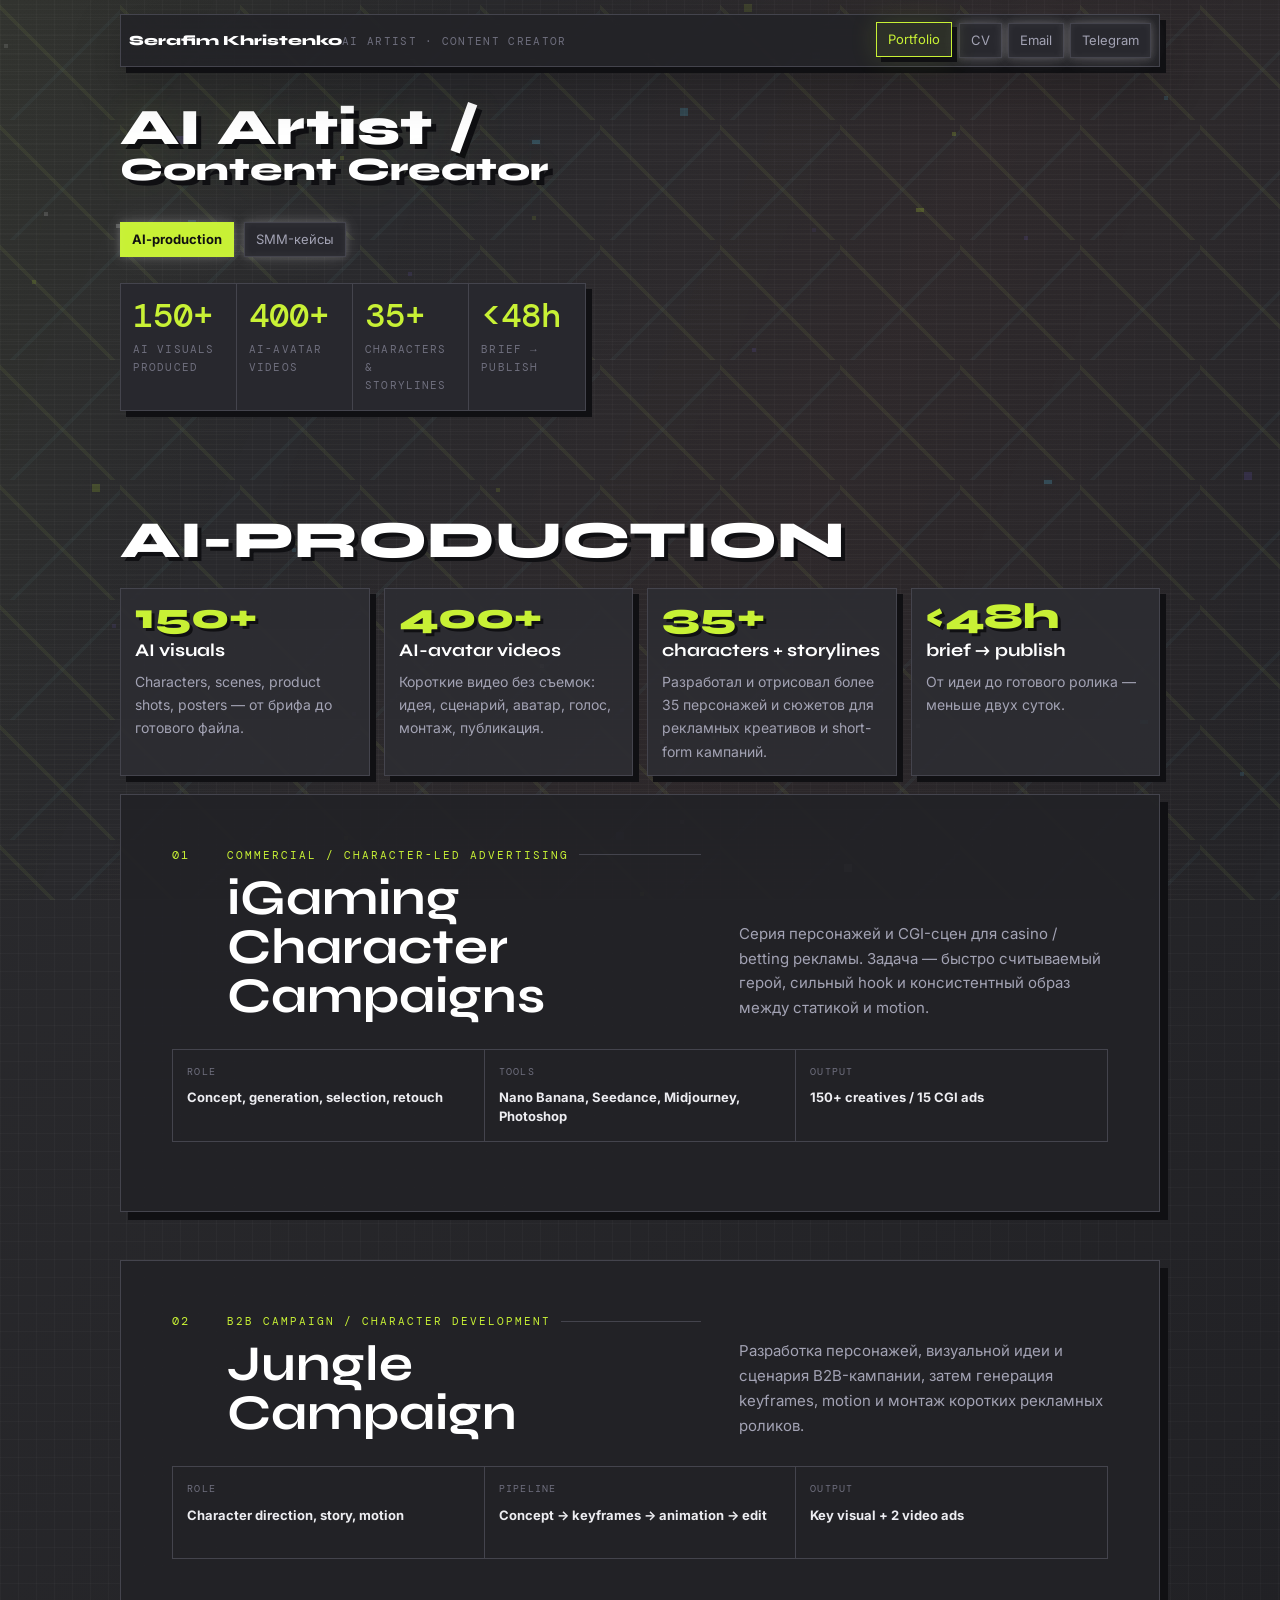
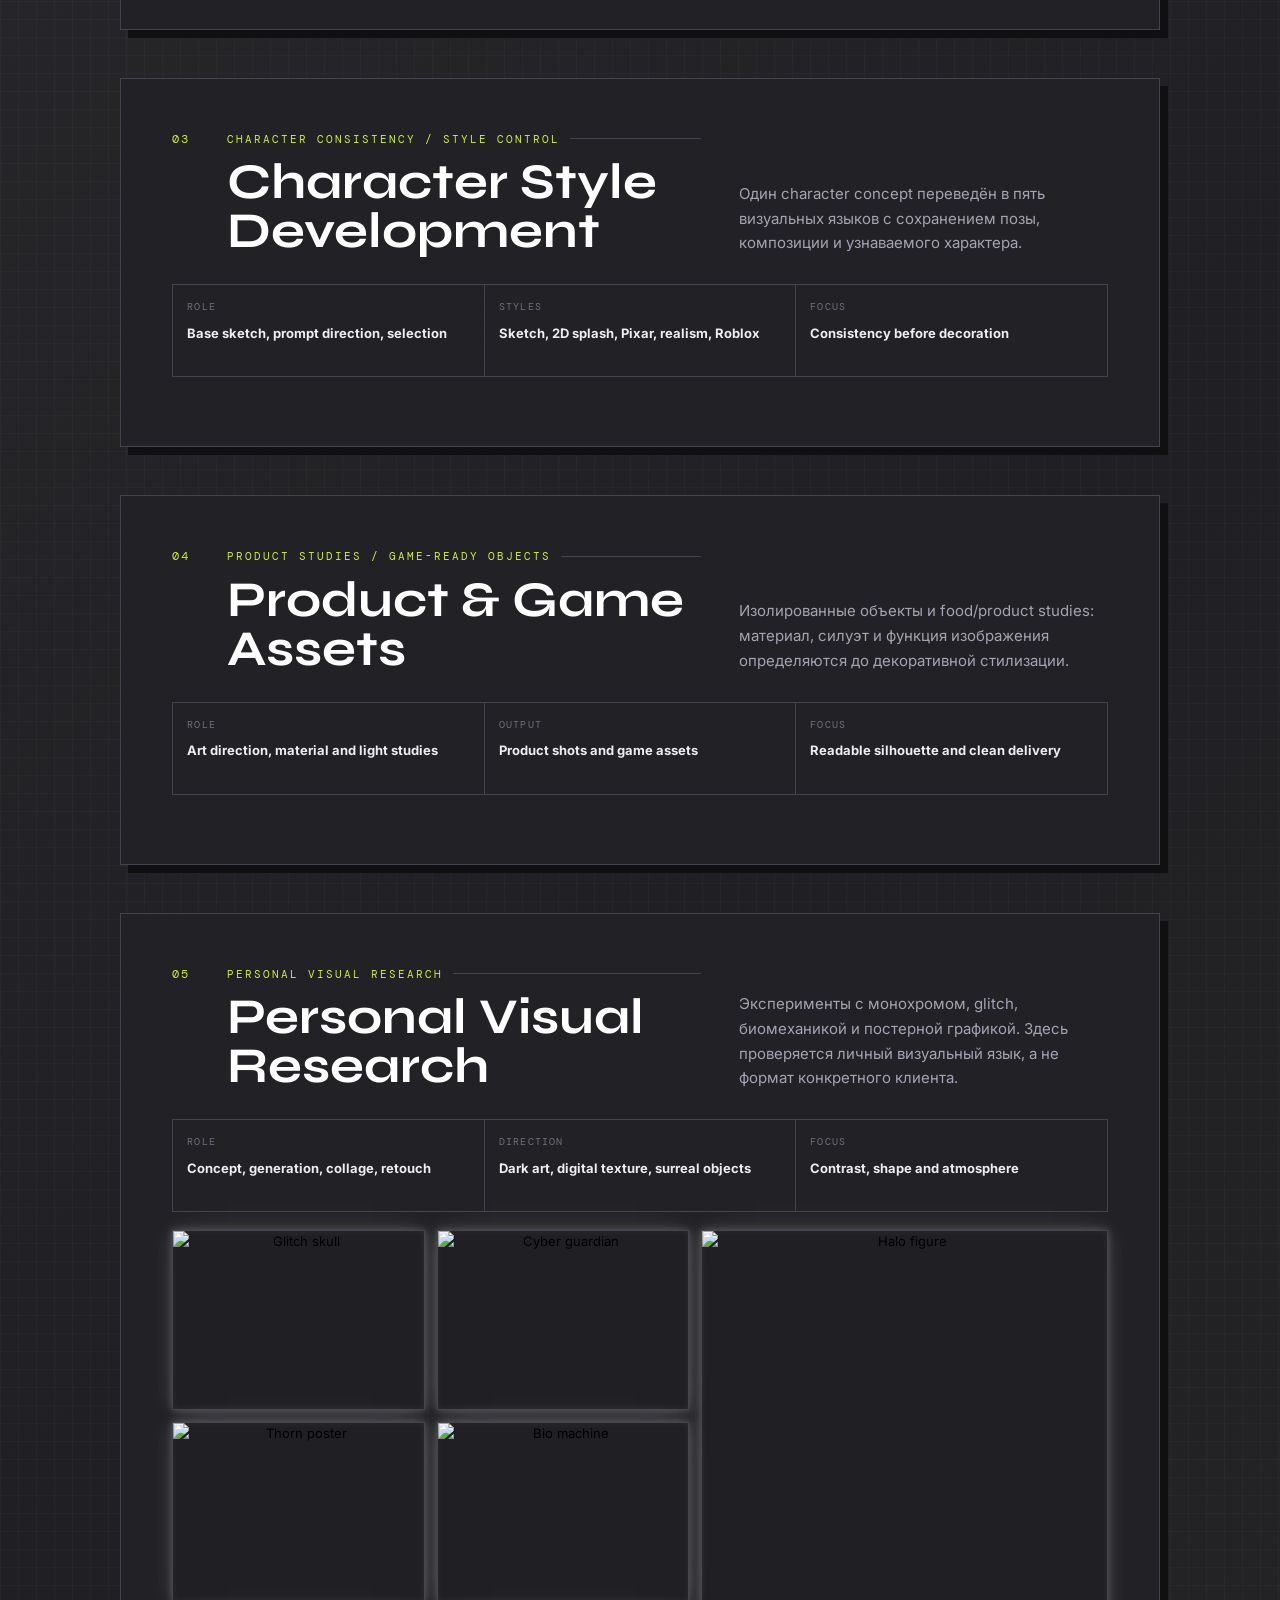
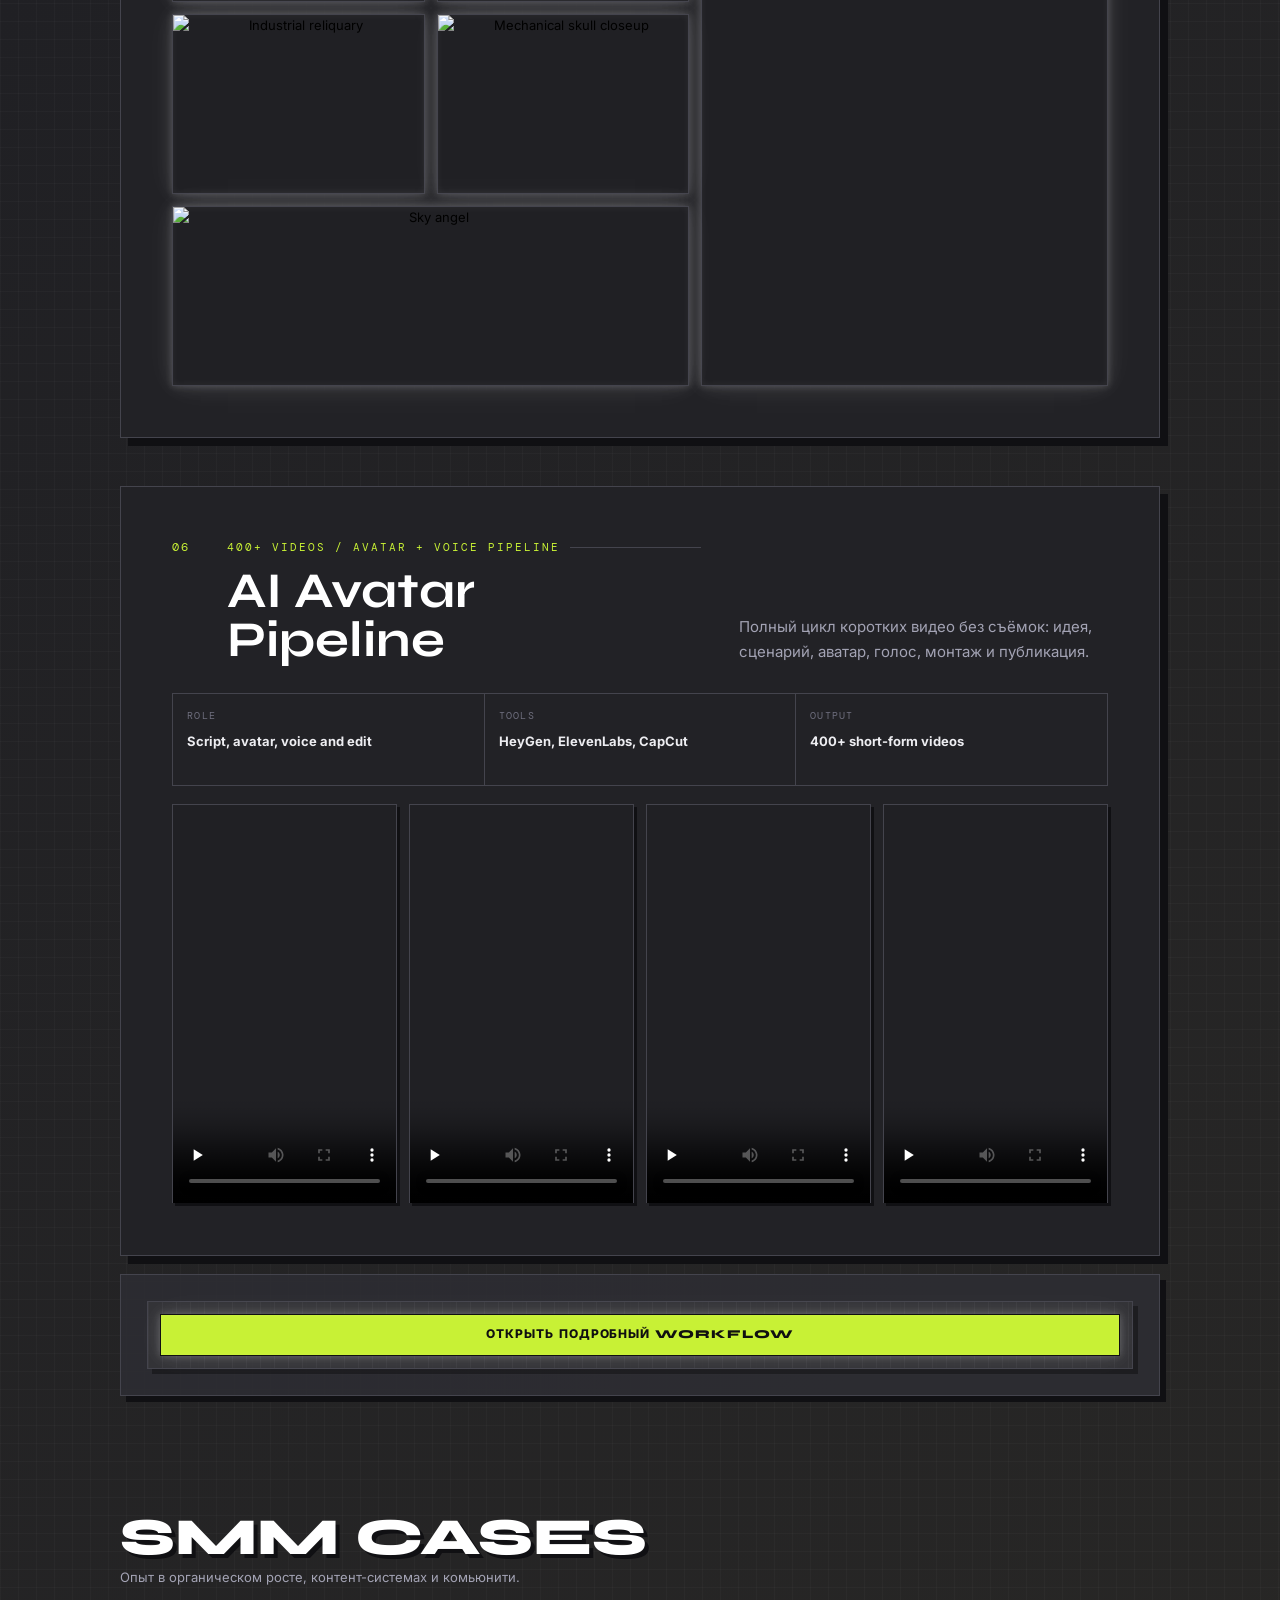
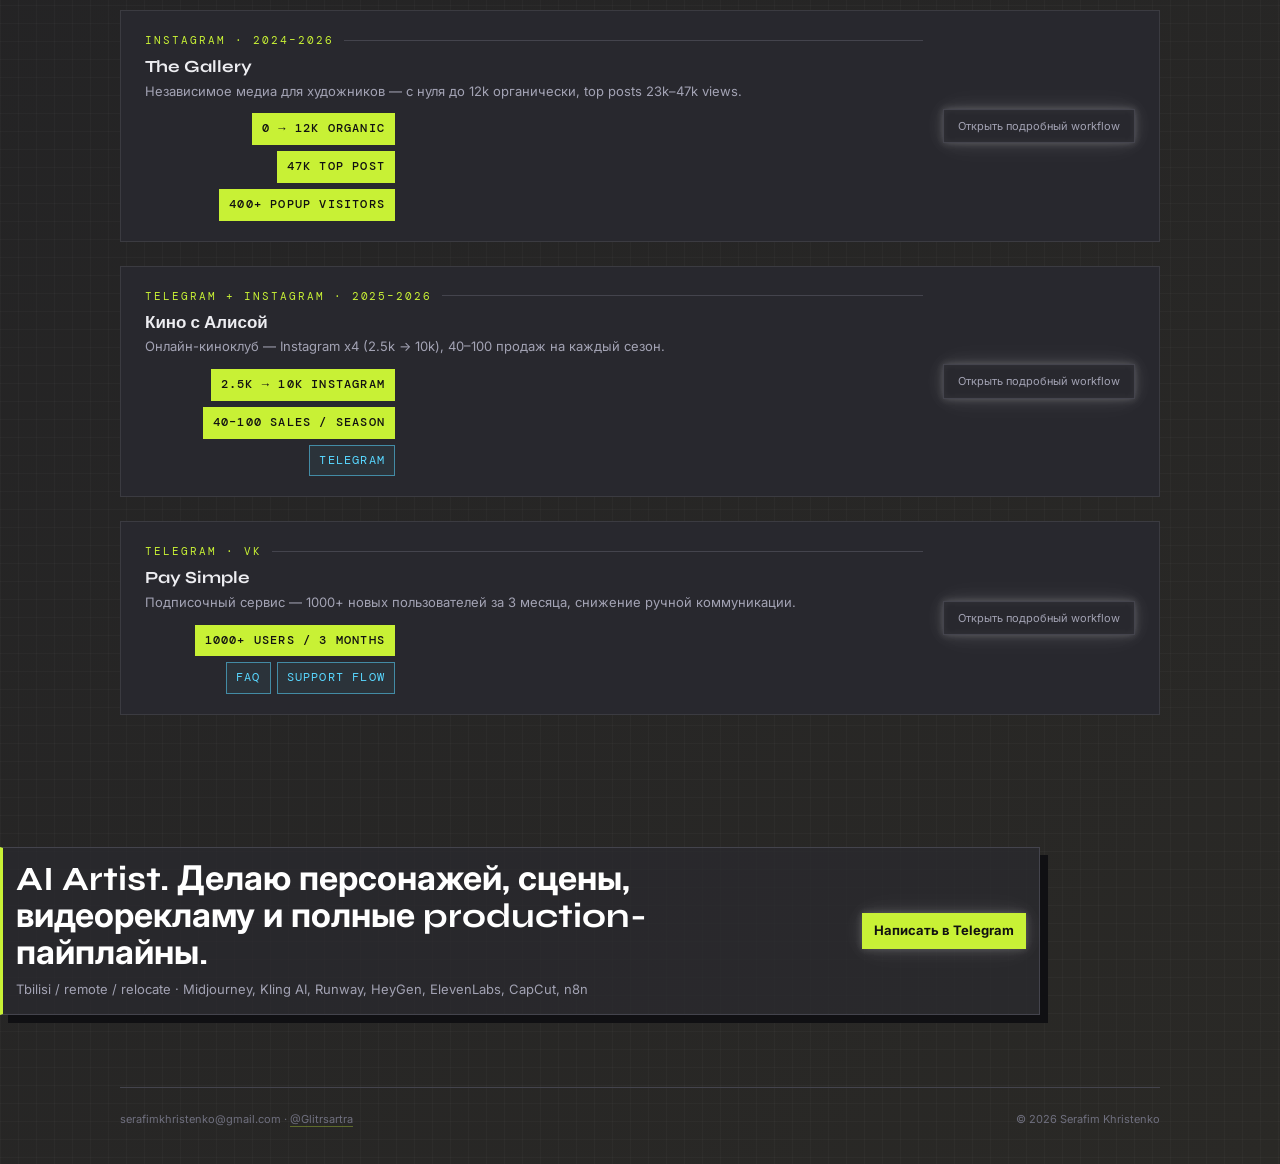
==== commit 5e37a68b: "Remove empty portfolio placeholders" ====
--- a/index.html
+++ b/index.html
@@ -1,109 +1,41 @@
 <!doctype html>
 <html lang="ru">
 <head>
-  <meta charset="utf-8">
-  <meta name="viewport" content="width=device-width, initial-scale=1">
-  <title>Serafim Khristenko — AI Artist & Content Creator</title>
-  <link rel="preconnect" href="https://fonts.googleapis.com">
-  <link rel="preconnect" href="https://fonts.gstatic.com" crossorigin>
-  <link href="https://fonts.googleapis.com/css2?family=DM+Mono:wght@400;500&family=Inter:wght@400;500;600;700&family=Syne:wght@700;800&display=swap" rel="stylesheet">
-  <link rel="stylesheet" href="styles.css?v=project-gallery">
+  <meta charset="utf-8"><meta name="viewport" content="width=device-width, initial-scale=1"><title>Serafim Khristenko — AI Artist & Content Creator</title>
+  <link rel="preconnect" href="https://fonts.googleapis.com"><link rel="preconnect" href="https://fonts.gstatic.com" crossorigin><link href="https://fonts.googleapis.com/css2?family=DM+Mono:wght@400;500&family=Inter:wght@400;500;600;700&family=Syne:wght@700;800&display=swap" rel="stylesheet"><link rel="stylesheet" href="styles.css?v=project-gallery">
 </head>
 <body>
   <canvas class="pixel-canvas" aria-hidden="true"></canvas>
+  <header class="topbar shell"><a class="brand" href="index.html?fresh=ai-creative-gallery" aria-label="Serafim portfolio"><span class="brand-text"><span class="brand-name">Serafim Khristenko</span><span class="brand-role">AI Artist · Content Creator</span></span></a><nav class="nav" aria-label="Primary navigation"><a class="active" href="index.html?fresh=ai-creative-gallery">Portfolio</a><a href="cv.html?fresh=ai-creative-gallery">CV</a><a href="mailto:serafimkhristenko@gmail.com">Email</a><a href="https://t.me/Glitrsartra">Telegram</a></nav></header>
+  <main>
+    <section class="hero hero--text-only shell"><div class="hero-copy"><div><h1><span class="hero-title-line">AI Artist /</span><span class="hero-title-line hero-title-line--wide">Content Creator</span></h1><div class="hero-actions"><a class="pixel-button primary" href="#ai-production">AI-production</a><a class="pixel-button" href="#cases">SMM-кейсы</a></div></div><div class="metrics" aria-label="Portfolio metrics"><div class="metric"><span class="metric-value">150+</span><span class="metric-label">AI visuals produced</span></div><div class="metric"><span class="metric-value">400+</span><span class="metric-label">AI-avatar videos</span></div><div class="metric"><span class="metric-value">35+</span><span class="metric-label">characters & storylines</span></div><div class="metric"><span class="metric-value">&lt;48h</span><span class="metric-label">brief → publish</span></div></div></div></section>
 
-  <header class="topbar shell">
-    <a class="brand" href="index.html?fresh=ai-creative-gallery" aria-label="Serafim portfolio">
-      <span class="brand-text"><span class="brand-name">Serafim Khristenko</span><span class="brand-role">AI Artist · Content Creator</span></span>
-    </a>
-    <nav class="nav" aria-label="Primary navigation">
-      <a class="active" href="index.html?fresh=ai-creative-gallery">Portfolio</a><a href="cv.html?fresh=ai-creative-gallery">CV</a><a href="mailto:serafimkhristenko@gmail.com">Email</a><a href="https://t.me/Glitrsartra">Telegram</a>
-    </nav>
-  </header>
+    <section class="section shell" id="ai-production"><div class="section-head"><div><h2>AI-PRODUCTION</h2></div></div><div class="production-stack">
+      <div class="production-overview"><div class="production-stat"><span>150+</span><strong>AI visuals</strong><p>Characters, scenes, product shots, posters — от брифа до готового файла.</p></div><div class="production-stat"><span>400+</span><strong>AI-avatar videos</strong><p>Короткие видео без съемок: идея, сценарий, аватар, голос, монтаж, публикация.</p></div><div class="production-stat"><span>35+</span><strong>characters + storylines</strong><p>Разработал и отрисовал более 35 персонажей и сюжетов для рекламных креативов и short-form кампаний.</p></div><div class="production-stat"><span>&lt;48h</span><strong>brief → publish</strong><p>От идеи до готового ролика — меньше двух суток.</p></div></div>
 
-  <main>
-    <section class="hero shell">
-      <div class="hero-copy">
-        <div><h1><span class="hero-title-line">AI Artist /</span><span class="hero-title-line hero-title-line--wide">Content Creator</span></h1><div class="hero-actions"><a class="pixel-button primary" href="#ai-production">AI-production</a><a class="pixel-button" href="#cases">SMM-кейсы</a></div></div>
-        <div class="metrics" aria-label="Portfolio metrics">
-          <div class="metric"><span class="metric-value">150+</span><span class="metric-label">AI visuals produced</span></div><div class="metric"><span class="metric-value">400+</span><span class="metric-label">AI-avatar videos</span></div><div class="metric"><span class="metric-value">35+</span><span class="metric-label">characters & storylines</span></div><div class="metric"><span class="metric-value">&lt;48h</span><span class="metric-label">brief → publish</span></div>
-        </div>
-      </div>
-      <aside class="hero-panel hero-feature" aria-label="Featured iGaming campaign">
-        <div class="hero-feature-image" aria-label="Placeholder for featured iGaming campaign"><span class="media-placeholder" aria-hidden="true"></span></div>
-        <div class="hero-label"><div><strong>iGaming Character Campaigns</strong><span>Characters, CGI scenes and motion-ready advertising assets.</span></div><a class="hero-project-link" href="#igaming">Смотреть проект ↓</a></div>
-      </aside>
-    </section>
+      <article class="project-case" id="igaming"><header class="project-case-head"><span class="project-number">01</span><div><div class="section-kicker">commercial / character-led advertising</div><h3>iGaming Character Campaigns</h3></div><p>Серия персонажей и CGI-сцен для casino / betting рекламы. Задача — быстро считываемый герой, сильный hook и консистентный образ между статикой и motion.</p></header><div class="project-meta"><div><span>Role</span><strong>Concept, generation, selection, retouch</strong></div><div><span>Tools</span><strong>Nano Banana, Seedance, Midjourney, Photoshop</strong></div><div><span>Output</span><strong>150+ creatives / 15 CGI ads</strong></div></div></article>
 
-    <section class="section shell" id="ai-production">
-      <div class="section-head"><div><h2>AI-PRODUCTION</h2></div></div>
-      <div class="production-stack">
-        <div class="production-overview">
-          <div class="production-stat"><span>150+</span><strong>AI visuals</strong><p>Characters, scenes, product shots, posters — от брифа до готового файла.</p></div><div class="production-stat"><span>400+</span><strong>AI-avatar videos</strong><p>Короткие видео без съемок: идея, сценарий, аватар, голос, монтаж, публикация.</p></div><div class="production-stat"><span>35+</span><strong>characters + storylines</strong><p>Разработал и отрисовал более 35 персонажей и сюжетов для рекламных креативов и short-form кампаний.</p></div><div class="production-stat"><span>&lt;48h</span><strong>brief → publish</strong><p>От идеи до готового ролика — меньше двух суток.</p></div>
-        </div>
+      <article class="project-case project-case--reverse" id="b2b-campaign"><header class="project-case-head"><span class="project-number">02</span><div><div class="section-kicker">B2B campaign / character development</div><h3>Jungle Campaign</h3></div><p>Разработка персонажей, визуальной идеи и сценария B2B-кампании, затем генерация keyframes, motion и монтаж коротких рекламных роликов.</p></header><div class="project-meta"><div><span>Role</span><strong>Character direction, story, motion</strong></div><div><span>Pipeline</span><strong>Concept → keyframes → animation → edit</strong></div><div><span>Output</span><strong>Key visual + 2 video ads</strong></div></div></article>
 
-        <article class="project-case" id="igaming">
-          <header class="project-case-head"><span class="project-number">01</span><div><div class="section-kicker">commercial / character-led advertising</div><h3>iGaming Character Campaigns</h3></div><p>Серия персонажей и CGI-сцен для casino / betting рекламы. Задача — быстро считываемый герой, сильный hook и консистентный образ между статикой и motion.</p></header>
-          <div class="project-meta"><div><span>Role</span><strong>Concept, generation, selection, retouch</strong></div><div><span>Tools</span><strong>Nano Banana, Seedance, Midjourney, Photoshop</strong></div><div><span>Output</span><strong>150+ creatives / 15 CGI ads</strong></div></div>
-          <div class="project-gallery project-gallery--lead-left">
-            <div class="project-image project-image--lead"><span class="project-placeholder" aria-hidden="true"></span></div>
-            <div class="project-support-grid project-support-grid--dense">
-              <div class="project-image"><span class="project-placeholder" aria-hidden="true"></span></div><div class="project-image"><span class="project-placeholder" aria-hidden="true"></span></div><div class="project-image"><span class="project-placeholder" aria-hidden="true"></span></div><div class="project-image"><span class="project-placeholder" aria-hidden="true"></span></div><div class="project-image"><span class="project-placeholder" aria-hidden="true"></span></div><div class="project-image"><span class="project-placeholder" aria-hidden="true"></span></div><div class="project-image"><span class="project-placeholder" aria-hidden="true"></span></div><div class="project-image"><span class="project-placeholder" aria-hidden="true"></span></div><div class="project-image"><span class="project-placeholder" aria-hidden="true"></span></div><div class="project-image"><span class="project-placeholder" aria-hidden="true"></span></div><div class="project-image"><span class="project-placeholder" aria-hidden="true"></span></div><div class="project-image"><span class="project-placeholder" aria-hidden="true"></span></div><div class="project-image"><span class="project-placeholder" aria-hidden="true"></span></div><div class="project-image"><span class="project-placeholder" aria-hidden="true"></span></div>
-            </div>
-          </div>
-        </article>
+      <article class="project-case" id="style-development"><header class="project-case-head"><span class="project-number">03</span><div><div class="section-kicker">character consistency / style control</div><h3>Character Style Development</h3></div><p>Один character concept переведён в пять визуальных языков с сохранением позы, композиции и узнаваемого характера.</p></header><div class="project-meta"><div><span>Role</span><strong>Base sketch, prompt direction, selection</strong></div><div><span>Styles</span><strong>Sketch, 2D splash, Pixar, realism, Roblox</strong></div><div><span>Focus</span><strong>Consistency before decoration</strong></div></div></article>
 
-        <article class="project-case project-case--reverse" id="b2b-campaign">
-          <header class="project-case-head"><span class="project-number">02</span><div><div class="section-kicker">B2B campaign / character development</div><h3>Jungle Campaign</h3></div><p>Разработка персонажей, визуальной идеи и сценария B2B-кампании, затем генерация keyframes, motion и монтаж коротких рекламных роликов.</p></header>
-          <div class="project-meta"><div><span>Role</span><strong>Character direction, story, motion</strong></div><div><span>Pipeline</span><strong>Concept → keyframes → animation → edit</strong></div><div><span>Output</span><strong>Key visual + 2 video ads</strong></div></div>
-          <div class="project-gallery project-gallery--lead-right"><div class="project-image project-image--lead project-image--landscape"><span class="project-placeholder" aria-hidden="true"></span></div><div class="project-video-grid" aria-label="B2B campaign video demos"><figure class="ai-video-card"><span class="media-placeholder" aria-hidden="true"></span><figcaption><span>01</span><strong>Character concept</strong></figcaption></figure><figure class="ai-video-card"><span class="media-placeholder" aria-hidden="true"></span><figcaption><span>02</span><strong>Campaign edit</strong></figcaption></figure></div></div>
-        </article>
+      <article class="project-case" id="product-assets"><header class="project-case-head"><span class="project-number">04</span><div><div class="section-kicker">product studies / game-ready objects</div><h3>Product &amp; Game Assets</h3></div><p>Изолированные объекты и food/product studies: материал, силуэт и функция изображения определяются до декоративной стилизации.</p></header><div class="project-meta"><div><span>Role</span><strong>Art direction, material and light studies</strong></div><div><span>Output</span><strong>Product shots and game assets</strong></div><div><span>Focus</span><strong>Readable silhouette and clean delivery</strong></div></div></article>
 
-        <article class="project-case" id="style-development">
-          <header class="project-case-head"><span class="project-number">03</span><div><div class="section-kicker">character consistency / style control</div><h3>Character Style Development</h3></div><p>Один character concept переведён в пять визуальных языков с сохранением позы, композиции и узнаваемого характера.</p></header>
-          <div class="project-meta"><div><span>Role</span><strong>Base sketch, prompt direction, selection</strong></div><div><span>Styles</span><strong>Sketch, 2D splash, Pixar, realism, Roblox</strong></div><div><span>Focus</span><strong>Consistency before decoration</strong></div></div>
-          <div class="project-support-grid project-support-grid--style-placeholders" aria-label="Пять слотов для вариантов стиля персонажа"><div class="project-image project-image--wide"><span class="project-placeholder" aria-hidden="true"></span></div><div class="project-image"><span class="project-placeholder" aria-hidden="true"></span></div><div class="project-image"><span class="project-placeholder" aria-hidden="true"></span></div><div class="project-image"><span class="project-placeholder" aria-hidden="true"></span></div><div class="project-image"><span class="project-placeholder" aria-hidden="true"></span></div></div>
-        </article>
+      <article class="project-case project-case--reverse" id="personal"><header class="project-case-head"><span class="project-number">05</span><div><div class="section-kicker">personal visual research</div><h3>Personal Visual Research</h3></div><p>Эксперименты с монохромом, glitch, биомеханикой и постерной графикой. Здесь проверяется личный визуальный язык, а не формат конкретного клиента.</p></header><div class="project-meta"><div><span>Role</span><strong>Concept, generation, collage, retouch</strong></div><div><span>Direction</span><strong>Dark art, digital texture, surreal objects</strong></div><div><span>Focus</span><strong>Contrast, shape and atmosphere</strong></div></div><div class="project-gallery project-gallery--lead-right"><button class="project-image project-image--lead" type="button" data-gallery-item data-src="assets/board_ai_halo_figure.webp" data-title="Personal Visual Research — Halo figure" data-text="Монохромное исследование свечения, сакральной иконографии и цифровой фактуры."><img loading="lazy" src="assets/board_ai_halo_figure.webp" alt="Halo figure"></button><div class="project-support-grid project-support-grid--dense"><button class="project-image" type="button" data-gallery-item data-src="assets/board_ai_glitch_skull.webp" data-title="Personal Visual Research — Glitch skull" data-text="Постерный glitch-эксперимент с цифровой фактурой."><img loading="lazy" src="assets/board_ai_glitch_skull.webp" alt="Glitch skull"></button><button class="project-image" type="button" data-gallery-item data-src="assets/board_ai_cyborg_guardian.webp" data-title="Personal Visual Research — Cyber guardian" data-text="Тёмный character study с металлическими материалами."><img loading="lazy" src="assets/board_ai_cyborg_guardian.webp" alt="Cyber guardian"></button><button class="project-image" type="button" data-gallery-item data-src="assets/board_ai_thorn_poster.webp" data-title="Personal Visual Research — Thorn poster" data-text="Blackwork-постер с органической структурой и жёстким контрастом."><img loading="lazy" src="assets/board_ai_thorn_poster.webp" alt="Thorn poster"></button><button class="project-image" type="button" data-gallery-item data-src="assets/board_ai_bio_machine.webp" data-title="Personal Visual Research — Bio machine" data-text="Объект на стыке биомеханики и постапокалиптической архитектуры."><img loading="lazy" src="assets/board_ai_bio_machine.webp" alt="Bio machine"></button><button class="project-image" type="button" data-gallery-item data-src="assets/board_ai_industrial_cylinder.webp" data-title="Personal Visual Research — Industrial reliquary" data-text="Индустриальная архитектура и фигура внутри стеклянной капсулы."><img loading="lazy" src="assets/board_ai_industrial_cylinder.webp" alt="Industrial reliquary"></button><button class="project-image" type="button" data-gallery-item data-src="assets/board_ai_skull_closeup.webp" data-title="Personal Visual Research — Skull detail" data-text="Крупный фрагмент для исследования материала и character detail."><img loading="lazy" src="assets/board_ai_skull_closeup.webp" alt="Mechanical skull closeup"></button><button class="project-image project-image--wide" type="button" data-gallery-item data-src="assets/board_ai_sky_angel.webp" data-title="Personal Visual Research — Sky angel" data-text="Кинематографичный кадр с зерном, небом и эффектом вспышки."><img loading="lazy" src="assets/board_ai_sky_angel.webp" alt="Sky angel"></button></div></div></article>
 
-        <article class="project-case" id="product-assets">
-          <header class="project-case-head"><span class="project-number">04</span><div><div class="section-kicker">product studies / game-ready objects</div><h3>Product &amp; Game Assets</h3></div><p>Изолированные объекты и food/product studies: материал, силуэт и функция изображения определяются до декоративной стилизации.</p></header>
-          <div class="project-meta"><div><span>Role</span><strong>Art direction, material and light studies</strong></div><div><span>Output</span><strong>Product shots and game assets</strong></div><div><span>Focus</span><strong>Readable silhouette and clean delivery</strong></div></div>
-          <div class="project-gallery project-gallery--lead-left"><div class="project-image project-image--lead"><span class="project-placeholder" aria-hidden="true"></span></div><div class="project-support-grid"><div class="project-image"><span class="project-placeholder" aria-hidden="true"></span></div><div class="project-image"><span class="project-placeholder" aria-hidden="true"></span></div><div class="project-image"><span class="project-placeholder" aria-hidden="true"></span></div><div class="project-image"><span class="project-placeholder" aria-hidden="true"></span></div></div></div>
-        </article>
+      <article class="project-case avatar-project" id="avatar-pipeline"><header class="project-case-head"><span class="project-number">06</span><div><div class="section-kicker">400+ videos / avatar + voice pipeline</div><h3>AI Avatar Pipeline</h3></div><p>Полный цикл коротких видео без съёмок: идея, сценарий, аватар, голос, монтаж и публикация.</p></header><div class="project-meta"><div><span>Role</span><strong>Script, avatar, voice and edit</strong></div><div><span>Tools</span><strong>HeyGen, ElevenLabs, CapCut</strong></div><div><span>Output</span><strong>400+ short-form videos</strong></div></div><div class="project-avatar-grid" aria-label="AI avatar video demos"><video class="avatar-demo-video" controls playsinline preload="none" poster="assets/avatar_demo_01_thumb.webp" src="assets/avatar_demo_01.mp4#t=0.1" aria-label="AI avatar demo 01"></video><video class="avatar-demo-video" controls playsinline preload="none" poster="assets/avatar_demo_02_thumb.webp" src="assets/avatar_demo_02.mp4#t=0.1" aria-label="AI avatar demo 02"></video><video class="avatar-demo-video" controls playsinline preload="none" poster="assets/avatar_demo_03_thumb.webp" src="assets/avatar_demo_03.mp4#t=0.1" aria-label="AI avatar demo 03"></video><video class="avatar-demo-video" controls playsinline preload="none" poster="assets/avatar_demo_04_thumb.webp" src="assets/avatar_demo_04.mp4#t=0.1" aria-label="AI avatar demo 04"></video></div></article>
 
-        <article class="project-case project-case--reverse" id="personal">
-          <header class="project-case-head"><span class="project-number">05</span><div><div class="section-kicker">personal visual research</div><h3>Personal Visual Research</h3></div><p>Эксперименты с монохромом, glitch, биомеханикой и постерной графикой. Здесь проверяется личный визуальный язык, а не формат конкретного клиента.</p></header>
-          <div class="project-meta"><div><span>Role</span><strong>Concept, generation, collage, retouch</strong></div><div><span>Direction</span><strong>Dark art, digital texture, surreal objects</strong></div><div><span>Focus</span><strong>Contrast, shape and atmosphere</strong></div></div>
-          <div class="project-gallery project-gallery--lead-right">
-            <button class="project-image project-image--lead" type="button" data-gallery-item data-src="assets/board_ai_halo_figure.webp" data-title="Personal Visual Research — Halo figure" data-text="Монохромное исследование свечения, сакральной иконографии и цифровой фактуры."><img loading="lazy" src="assets/board_ai_halo_figure.webp" alt="Halo figure"></button>
-            <div class="project-support-grid project-support-grid--dense"><button class="project-image" type="button" data-gallery-item data-src="assets/board_ai_glitch_skull.webp" data-title="Personal Visual Research — Glitch skull" data-text="Постерный glitch-эксперимент с цифровой фактурой."><img loading="lazy" src="assets/board_ai_glitch_skull.webp" alt="Glitch skull"></button><button class="project-image" type="button" data-gallery-item data-src="assets/board_ai_cyborg_guardian.webp" data-title="Personal Visual Research — Cyber guardian" data-text="Тёмный character study с металлическими материалами."><img loading="lazy" src="assets/board_ai_cyborg_guardian.webp" alt="Cyber guardian"></button><button class="project-image" type="button" data-gallery-item data-src="assets/board_ai_thorn_poster.webp" data-title="Personal Visual Research — Thorn poster" data-text="Blackwork-постер с органической структурой и жёстким контрастом."><img loading="lazy" src="assets/board_ai_thorn_poster.webp" alt="Thorn poster"></button><button class="project-image" type="button" data-gallery-item data-src="assets/board_ai_bio_machine.webp" data-title="Personal Visual Research — Bio machine" data-text="Объект на стыке биомеханики и постапокалиптической архитектуры."><img loading="lazy" src="assets/board_ai_bio_machine.webp" alt="Bio machine"></button><button class="project-image" type="button" data-gallery-item data-src="assets/board_ai_industrial_cylinder.webp" data-title="Personal Visual Research — Industrial reliquary" data-text="Индустриальная архитектура и фигура внутри стеклянной капсулы."><img loading="lazy" src="assets/board_ai_industrial_cylinder.webp" alt="Industrial reliquary"></button><button class="project-image" type="button" data-gallery-item data-src="assets/board_ai_skull_closeup.webp" data-title="Personal Visual Research — Skull detail" data-text="Крупный фрагмент для исследования материала и character detail."><img loading="lazy" src="assets/board_ai_skull_closeup.webp" alt="Mechanical skull closeup"></button><button class="project-image project-image--wide" type="button" data-gallery-item data-src="assets/board_ai_sky_angel.webp" data-title="Personal Visual Research — Sky angel" data-text="Кинематографичный кадр с зерном, небом и эффектом вспышки."><img loading="lazy" src="assets/board_ai_sky_angel.webp" alt="Sky angel"></button></div>
-          </div>
-        </article>
+      <article class="production-panel workflow-panel"><div class="production-copy"><div class="workflow-spoiler" data-spoiler><div class="workflow-spoiler-body" data-spoiler-body><div class="section-kicker">keyframes / low-res demos / token economy</div><h3>Как устроен production-процесс</h3><p class="workflow-lead">Строю AI-production как систему итераций: сначала keyframes и low-res демо, финальный рендер — только для выбранных вариантов. Так экономятся токены, время и бюджет.</p><div class="workflow-detail-grid"><section class="workflow-detail-card"><h4>Алгоритм промптинга</h4><p>Начинаю с задачи, аудитории, площадки и референсов. После первой генерации точечно уточняю: поза, эмоция, ракурс, свет, костюм, текстовые зоны и ограничения платформы.</p></section><section class="workflow-detail-card"><h4>AI-avatar видео</h4><p>Пишу сценарий с хуком, структурой и CTA. В HeyGen собираю аватар, мимику и жесты; в ElevenLabs настраиваю голос, интонацию и паузы; затем монтирую и адаптирую под Reels / Shorts.</p></section><section class="workflow-detail-card"><h4>Финальная сборка</h4><p>После отбора — апскейл, motion, монтаж, титры, цвет, обложка и версии под разные площадки.</p></section></div></div><button class="workflow-spoiler-toggle" type="button" data-spoiler-toggle aria-expanded="false">Открыть подробный workflow</button></div></div></article>
+    </div></section>
 
-        <article class="project-case avatar-project" id="avatar-pipeline">
-          <header class="project-case-head"><span class="project-number">06</span><div><div class="section-kicker">400+ videos / avatar + voice pipeline</div><h3>AI Avatar Pipeline</h3></div><p>Полный цикл коротких видео без съёмок: идея, сценарий, аватар, голос, монтаж и публикация.</p></header>
-          <div class="project-meta"><div><span>Role</span><strong>Script, avatar, voice and edit</strong></div><div><span>Tools</span><strong>HeyGen, ElevenLabs, CapCut</strong></div><div><span>Output</span><strong>400+ short-form videos</strong></div></div>
-          <div class="project-avatar-grid" aria-label="AI avatar video demos"><video class="avatar-demo-video" controls playsinline preload="none" poster="assets/avatar_demo_01_thumb.webp" src="assets/avatar_demo_01.mp4#t=0.1" aria-label="AI avatar demo 01"></video><video class="avatar-demo-video" controls playsinline preload="none" poster="assets/avatar_demo_02_thumb.webp" src="assets/avatar_demo_02.mp4#t=0.1" aria-label="AI avatar demo 02"></video><video class="avatar-demo-video" controls playsinline preload="none" poster="assets/avatar_demo_03_thumb.webp" src="assets/avatar_demo_03.mp4#t=0.1" aria-label="AI avatar demo 03"></video><video class="avatar-demo-video" controls playsinline preload="none" poster="assets/avatar_demo_04_thumb.webp" src="assets/avatar_demo_04.mp4#t=0.1" aria-label="AI avatar demo 04"></video></div>
-        </article>
-
-        <article class="production-panel workflow-panel"><div class="production-copy"><div class="workflow-spoiler" data-spoiler><div class="workflow-spoiler-body" data-spoiler-body><div class="section-kicker">keyframes / low-res demos / token economy</div><h3>Как устроен production-процесс</h3><p class="workflow-lead">Строю AI-production как систему итераций: сначала keyframes и low-res демо, финальный рендер — только для выбранных вариантов. Так экономятся токены, время и бюджет.</p><div class="workflow-detail-grid"><section class="workflow-detail-card"><h4>Алгоритм промптинга</h4><p>Начинаю с задачи, аудитории, площадки и референсов. После первой генерации точечно уточняю: поза, эмоция, ракурс, свет, костюм, текстовые зоны и ограничения платформы.</p></section><section class="workflow-detail-card"><h4>AI-avatar видео</h4><p>Пишу сценарий с хуком, структурой и CTA. В HeyGen собираю аватар, мимику и жесты; в ElevenLabs настраиваю голос, интонацию и паузы; затем монтирую и адаптирую под Reels / Shorts.</p></section><section class="workflow-detail-card"><h4>Финальная сборка</h4><p>После отбора — апскейл, motion, монтаж, титры, цвет, обложка и версии под разные площадки.</p></section></div></div><button class="workflow-spoiler-toggle" type="button" data-spoiler-toggle aria-expanded="false">Открыть подробный workflow</button></div></div></article>
-      </div>
-    </section>
-
-    <section class="section shell thumbnail-showcase" id="cases">
-      <div class="section-head"><div><h2>SMM CASES</h2><p class="section-subhead">Опыт в органическом росте, контент-системах и комьюнити.</p></div></div>
-      <div class="case-list case-list--spoilers">
-        <article class="case-spoiler" data-spoiler><div class="case-spoiler-summary"><div class="case-spoiler-meta"><span class="section-kicker">Instagram · 2024–2026</span><h3>The Gallery</h3><p>Независимое медиа для художников — с нуля до 12k органически, top posts 23k–47k views.</p></div><div class="chip-row"><span class="chip chip--result">0 → 12k organic</span><span class="chip chip--result">47k top post</span><span class="chip chip--result">400+ popup visitors</span></div><button class="case-spoiler-toggle pixel-button" type="button" data-spoiler-toggle aria-expanded="false">Подробнее</button></div><div class="case-spoiler-body" data-spoiler-body><div class="case-card case-card--inline"><div class="case-copy"><div><div class="case-label case-label--what">Что делал</div><ul class="case-points"><li>Выстроил контент-систему Instagram как основной канал коммуникации и точку входа в проект.</li><li>Запустил регулярные рубрики, включая образовательные форматы и подборки open calls, которые привлекают новую релевантную аудиторию без таргета.</li><li>Развивал коллаборационные форматы, через которые в проект приходили новые авторы и подписчики.</li><li>Сформировал платформу как агрегатор выставок и возможностей для художников.</li><li>Запустил монетизацию через платные submissions.</li></ul><div class="case-label case-label--result">Результат</div><ul class="case-points"><li class="case-result">Рост аудитории с 0 до 12 тыс. подписчиков органически.</li><li class="case-result">Заметные публикации набирали от 23k до 47k просмотров.</li><li class="case-result">Через Instagram собрали участников для офлайн-ивентов: 400+ человек на поп-апе.</li></ul></div></div><div class="case-gallery" aria-label="The Gallery screenshots"><div class="gallery-shot"><span class="work-placeholder" aria-hidden="true"></span></div><div class="gallery-shot"><span class="work-placeholder" aria-hidden="true"></span></div><div class="gallery-shot"><span class="work-placeholder" aria-hidden="true"></span></div></div></div></div></article>
-
-        <article class="case-spoiler" data-spoiler><div class="case-spoiler-summary"><div class="case-spoiler-meta"><span class="section-kicker">Telegram + Instagram · 2025–2026</span><h3>Кино с Алисой</h3><p>Онлайн-киноклуб — Instagram x4 (2.5k → 10k), 40–100 продаж на каждый сезон.</p></div><div class="chip-row"><span class="chip chip--result">2.5k → 10k Instagram</span><span class="chip chip--result">40–100 sales / season</span><span class="chip">Telegram</span></div><button class="case-spoiler-toggle pixel-button" type="button" data-spoiler-toggle aria-expanded="false">Подробнее</button></div><div class="case-spoiler-body" data-spoiler-body><div class="case-card case-card--inline"><div class="case-copy"><div><div class="case-label case-label--what">Что делал</div><ul class="case-points"><li>Вел Telegram-каналы, выстраивал контент-план и развивал айдентику и tone of voice проекта.</li><li>Придумывал и запускал рубрики, совместные форматы с кинокритиками, партнерские коллаборации.</li><li>Поддерживал и развивал закрытое комьюнити участников киноклуба.</li></ul><div class="case-label case-label--result">Результат</div><ul class="case-points"><li class="case-result">Аудитория Instagram x4: с 2,5k до 10k.</li><li class="case-result">Коллаборации с «Сеанс», The Blueprint, Beat Film Festival, Seasons и другими.</li><li class="case-result">Продажи 40–100 участников на каждый сезон раз в 2–3 месяца.</li></ul></div></div><div class="case-gallery kino-gallery" aria-label="Кино с Алисой screenshots"><div class="gallery-shot"><span class="work-placeholder" aria-hidden="true"></span></div><div class="gallery-shot"><span class="work-placeholder" aria-hidden="true"></span></div><div class="gallery-shot"><span class="work-placeholder" aria-hidden="true"></span></div></div></div></div></article>
-
-        <article class="case-spoiler" data-spoiler><div class="case-spoiler-summary"><div class="case-spoiler-meta"><span class="section-kicker">Telegram · VK</span><h3>Pay Simple</h3><p>Подписочный сервис — 1000+ новых пользователей за 3 месяца, снижение ручной коммуникации.</p></div><div class="chip-row"><span class="chip chip--result">1000+ users / 3 months</span><span class="chip">FAQ</span><span class="chip">support flow</span></div><button class="case-spoiler-toggle pixel-button" type="button" data-spoiler-toggle aria-expanded="false">Подробнее</button></div><div class="case-spoiler-body" data-spoiler-body><div class="case-card case-card--inline"><div class="case-copy"><div><div class="case-label case-label--what">Что делал</div><ul class="case-points"><li>Прописал коммуникационные сценарии, унифицировал ToV, упростил FAQ и путь пользователя.</li><li>Запустил рассылки и закрытый канал, привлекал пользователей через блогеров.</li></ul><div class="case-label case-label--result">Результат</div><ul class="case-points"><li class="case-result">1000+ новых пользователей за 3 месяца.</li><li class="case-result">Снижение ручной коммуникации, более понятный путь от оплаты до подписки.</li><li class="case-result">Живое комьюнити вокруг продукта.</li></ul></div></div><div class="case-gallery" aria-label="Pay Simple screenshots"><div class="gallery-shot"><span class="work-placeholder" aria-hidden="true"></span></div><div class="gallery-shot"><span class="work-placeholder" aria-hidden="true"></span></div><div class="gallery-shot"><span class="work-placeholder" aria-hidden="true"></span></div></div></div></div></article>
-      </div>
-    </section>
+    <section class="section shell thumbnail-showcase" id="cases"><div class="section-head"><div><h2>SMM CASES</h2><p class="section-subhead">Опыт в органическом росте, контент-системах и комьюнити.</p></div></div><div class="case-list case-list--spoilers">
+      <article class="case-spoiler" data-spoiler><div class="case-spoiler-summary"><div class="case-spoiler-meta"><span class="section-kicker">Instagram · 2024–2026</span><h3>The Gallery</h3><p>Независимое медиа для художников — с нуля до 12k органически, top posts 23k–47k views.</p></div><div class="chip-row"><span class="chip chip--result">0 → 12k organic</span><span class="chip chip--result">47k top post</span><span class="chip chip--result">400+ popup visitors</span></div><button class="case-spoiler-toggle pixel-button" type="button" data-spoiler-toggle aria-expanded="false">Подробнее</button></div><div class="case-spoiler-body" data-spoiler-body><div class="case-card"><div class="case-copy"><div><div class="case-label case-label--what">Что делал</div><ul class="case-points"><li>Выстроил контент-систему Instagram как основной канал коммуникации и точку входа в проект.</li><li>Запустил регулярные рубрики, включая образовательные форматы и подборки open calls, которые привлекают новую релевантную аудиторию без таргета.</li><li>Развивал коллаборационные форматы, через которые в проект приходили новые авторы и подписчики.</li><li>Сформировал платформу как агрегатор выставок и возможностей для художников.</li><li>Запустил монетизацию через платные submissions.</li></ul><div class="case-label case-label--result">Результат</div><ul class="case-points"><li class="case-result">Рост аудитории с 0 до 12 тыс. подписчиков органически.</li><li class="case-result">Заметные публикации набирали от 23k до 47k просмотров.</li><li class="case-result">Через Instagram собрали участников для офлайн-ивентов: 400+ человек на поп-апе.</li></ul></div></div></div></div></article>
+      <article class="case-spoiler" data-spoiler><div class="case-spoiler-summary"><div class="case-spoiler-meta"><span class="section-kicker">Telegram + Instagram · 2025–2026</span><h3>Кино с Алисой</h3><p>Онлайн-киноклуб — Instagram x4 (2.5k → 10k), 40–100 продаж на каждый сезон.</p></div><div class="chip-row"><span class="chip chip--result">2.5k → 10k Instagram</span><span class="chip chip--result">40–100 sales / season</span><span class="chip">Telegram</span></div><button class="case-spoiler-toggle pixel-button" type="button" data-spoiler-toggle aria-expanded="false">Подробнее</button></div><div class="case-spoiler-body" data-spoiler-body><div class="case-card"><div class="case-copy"><div><div class="case-label case-label--what">Что делал</div><ul class="case-points"><li>Вел Telegram-каналы, выстраивал контент-план и развивал айдентику и tone of voice проекта.</li><li>Придумывал и запускал рубрики, совместные форматы с кинокритиками, партнерские коллаборации.</li><li>Поддерживал и развивал закрытое комьюнити участников киноклуба.</li></ul><div class="case-label case-label--result">Результат</div><ul class="case-points"><li class="case-result">Аудитория Instagram x4: с 2,5k до 10k.</li><li class="case-result">Коллаборации с «Сеанс», The Blueprint, Beat Film Festival, Seasons и другими.</li><li class="case-result">Продажи 40–100 участников на каждый сезон раз в 2–3 месяца.</li></ul></div></div></div></div></article>
+      <article class="case-spoiler" data-spoiler><div class="case-spoiler-summary"><div class="case-spoiler-meta"><span class="section-kicker">Telegram · VK</span><h3>Pay Simple</h3><p>Подписочный сервис — 1000+ новых пользователей за 3 месяца, снижение ручной коммуникации.</p></div><div class="chip-row"><span class="chip chip--result">1000+ users / 3 months</span><span class="chip">FAQ</span><span class="chip">support flow</span></div><button class="case-spoiler-toggle pixel-button" type="button" data-spoiler-toggle aria-expanded="false">Подробнее</button></div><div class="case-spoiler-body" data-spoiler-body><div class="case-card"><div class="case-copy"><div><div class="case-label case-label--what">Что делал</div><ul class="case-points"><li>Прописал коммуникационные сценарии, унифицировал ToV, упростил FAQ и путь пользователя.</li><li>Запустил рассылки и закрытый канал, привлекал пользователей через блогеров.</li></ul><div class="case-label case-label--result">Результат</div><ul class="case-points"><li class="case-result">1000+ новых пользователей за 3 месяца.</li><li class="case-result">Снижение ручной коммуникации, более понятный путь от оплаты до подписки.</li><li class="case-result">Живое комьюнити вокруг продукта.</li></ul></div></div></div></div></article>
+    </div></section>
 
     <section class="cta-band shell"><div><strong>AI Artist. Делаю персонажей, сцены, видеорекламу и полные production-пайплайны.</strong><span>Tbilisi / remote / relocate · Midjourney, Kling AI, Runway, HeyGen, ElevenLabs, CapCut, n8n</span></div><a class="pixel-button primary" href="https://t.me/Glitrsartra">Написать в Telegram</a></section>
   </main>
-
   <footer class="footer shell"><span>serafimkhristenko@gmail.com · <a href="https://t.me/Glitrsartra">@Glitrsartra</a></span><span>© 2026 Serafim Khristenko</span></footer>
   <div class="lightbox" data-lightbox><div class="lightbox-panel" role="dialog" aria-modal="true" aria-label="Selected portfolio work"><button class="lightbox-close" type="button" data-close-lightbox aria-label="Close">X</button><div class="lightbox-image"><img loading="lazy" class="lightbox-photo" src="" alt="" data-lightbox-photo hidden><div class="lightbox-placeholder" data-lightbox-image aria-hidden="true"></div></div><div class="lightbox-meta"><div class="section-kicker">Selected</div><h3 data-lightbox-title></h3><p data-lightbox-text></p></div></div></div>
   <script src="portfolio.js?v=project-gallery"></script>
